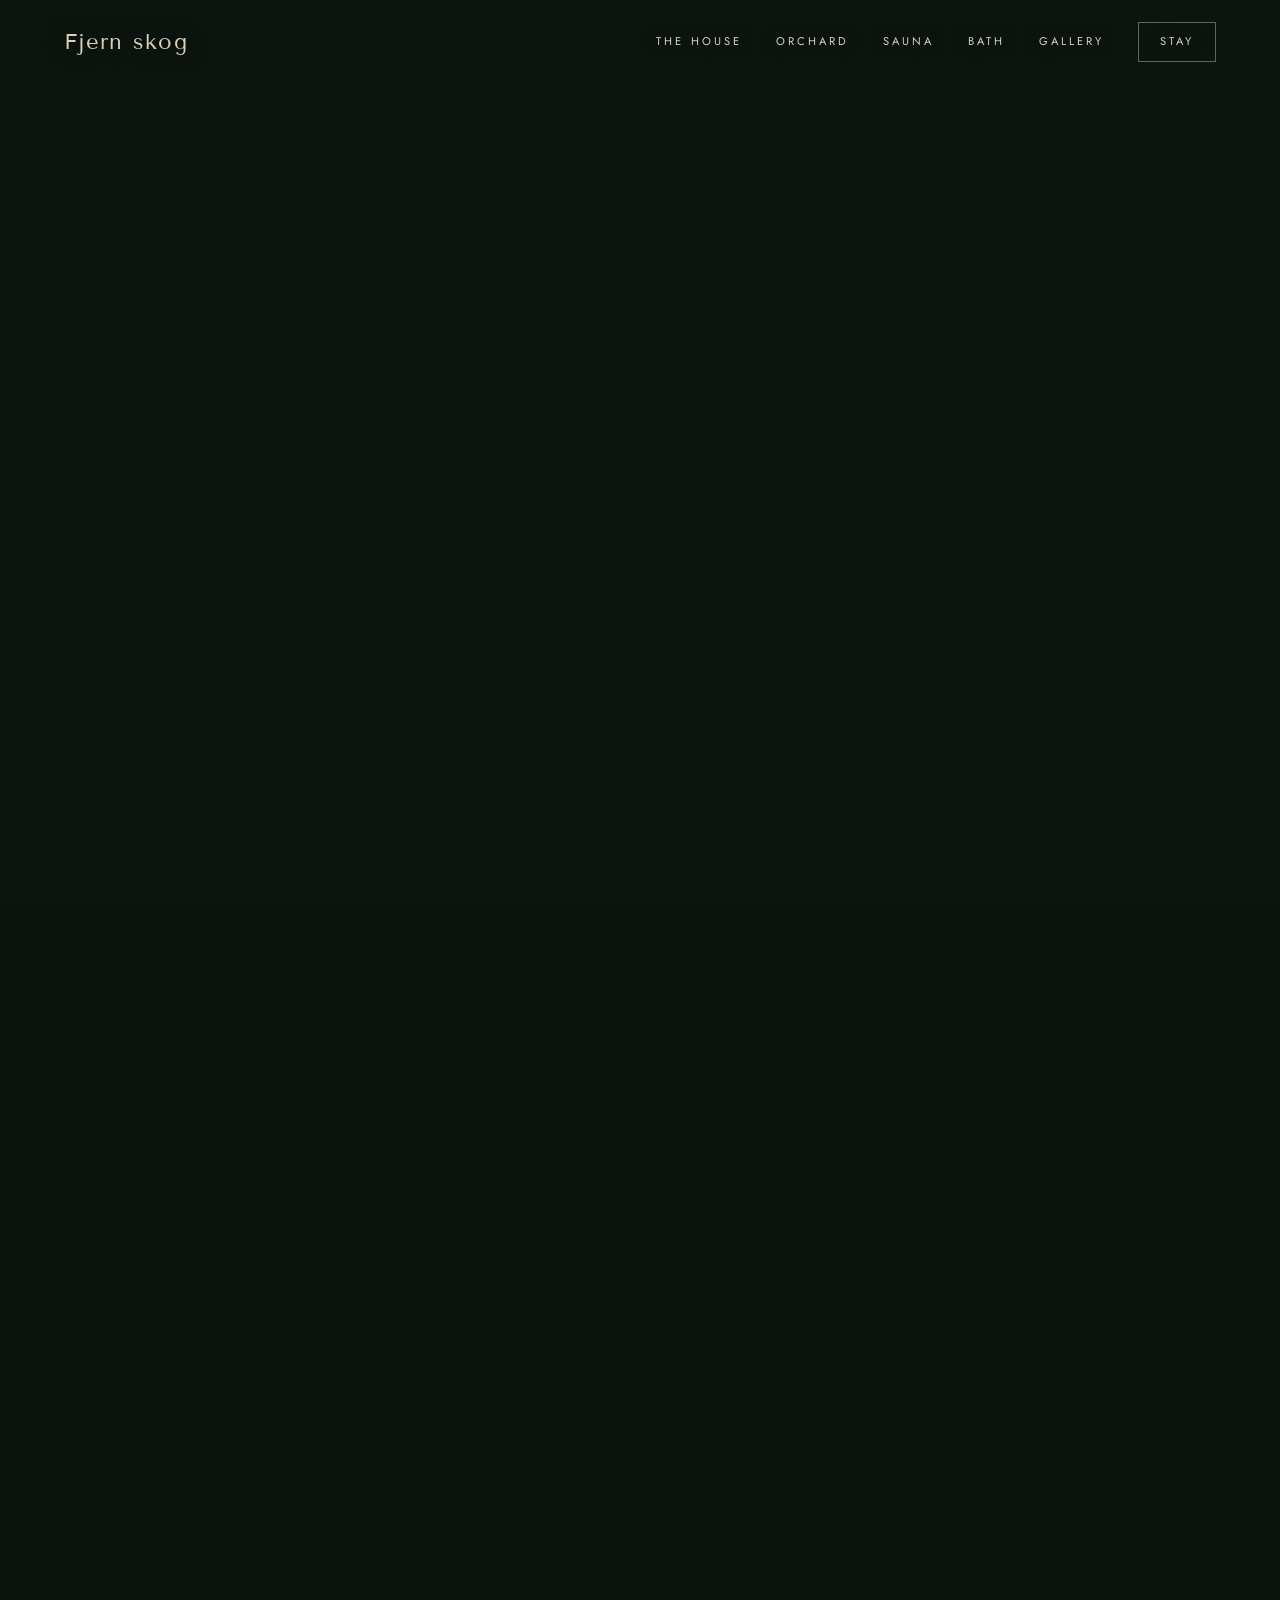
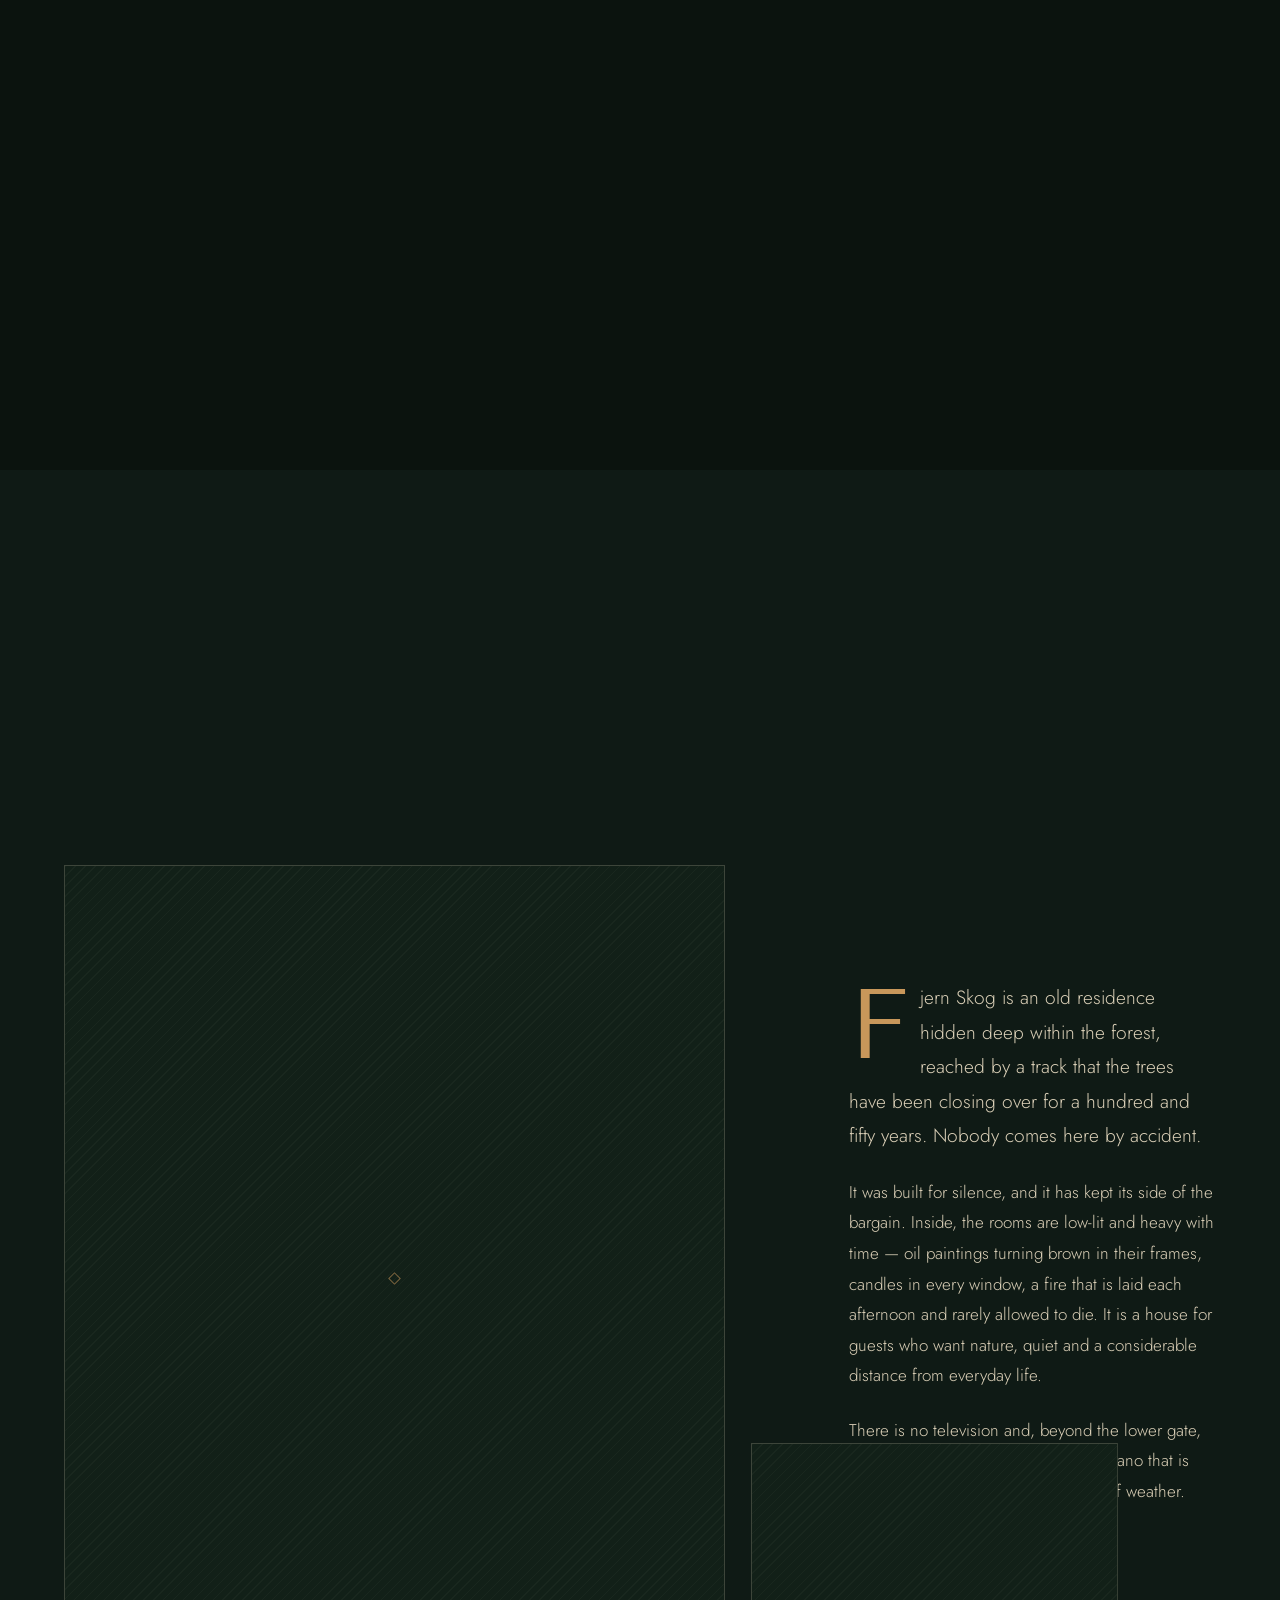
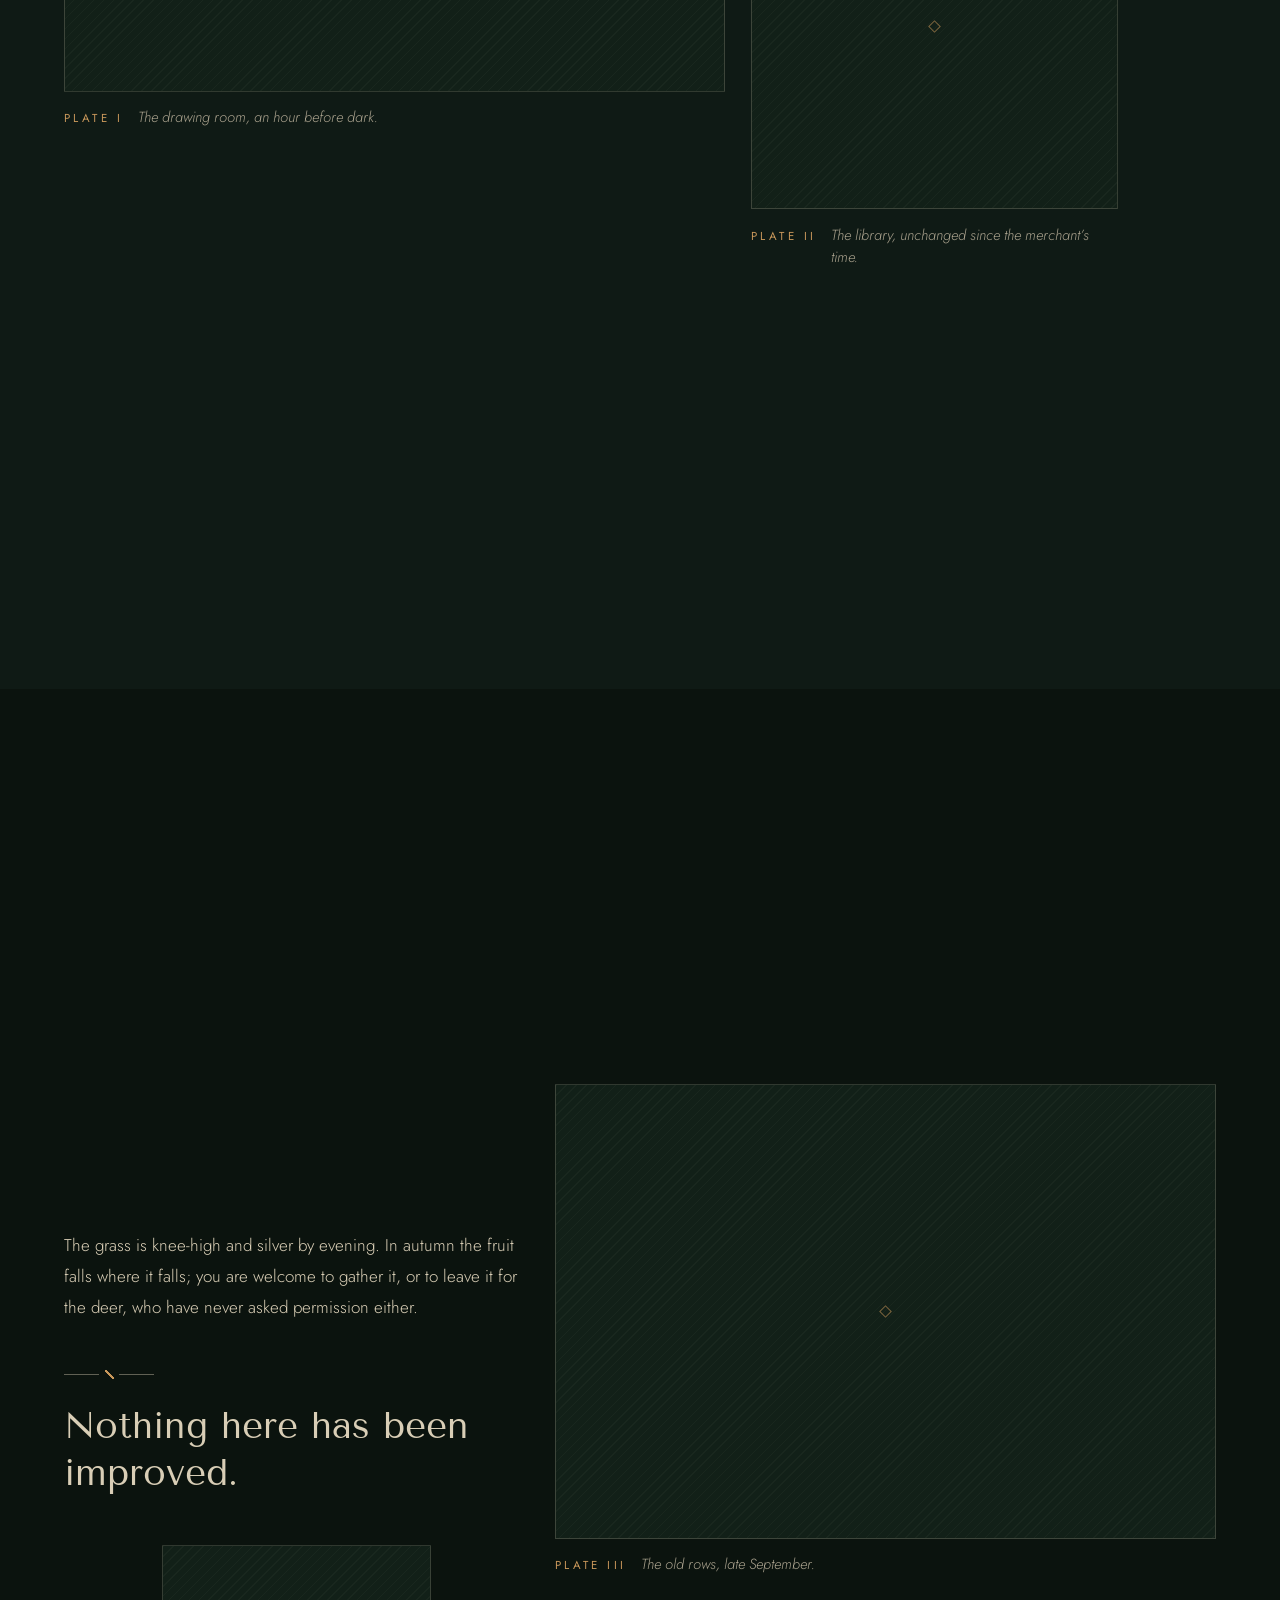
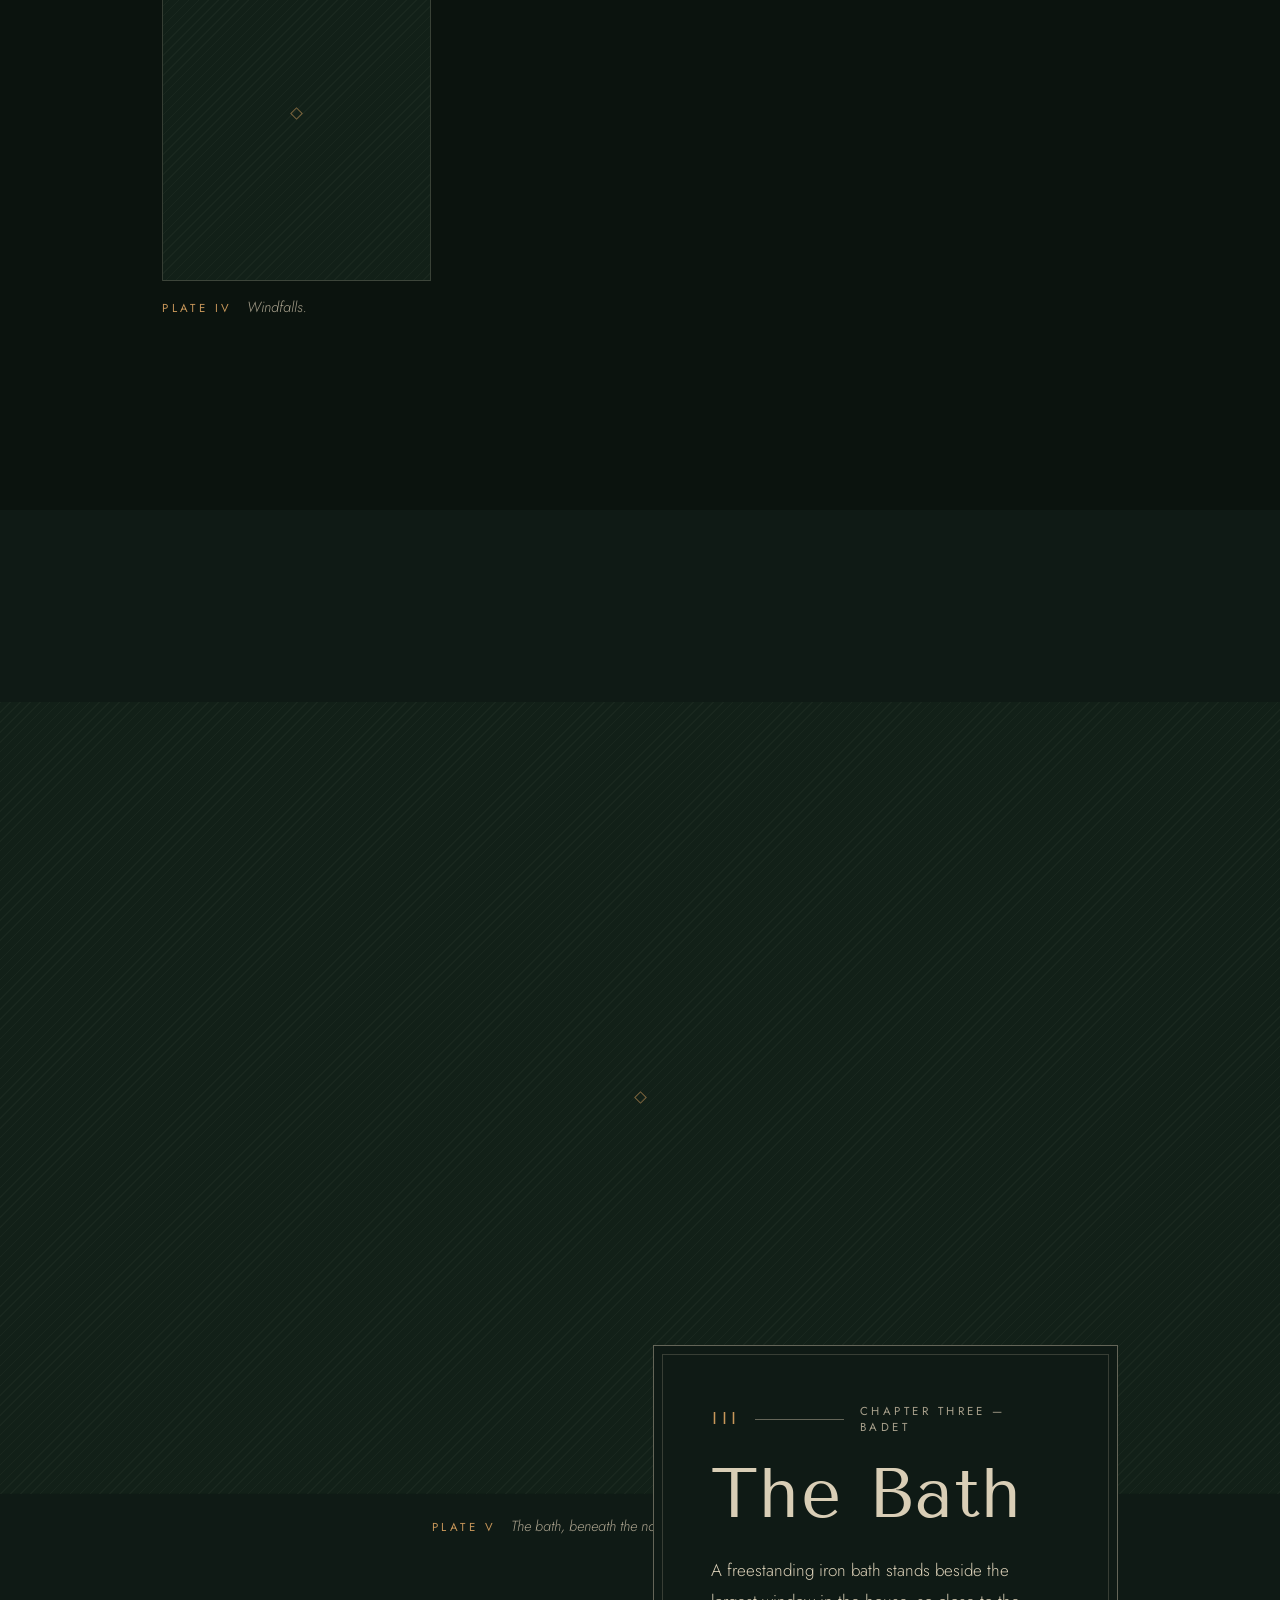
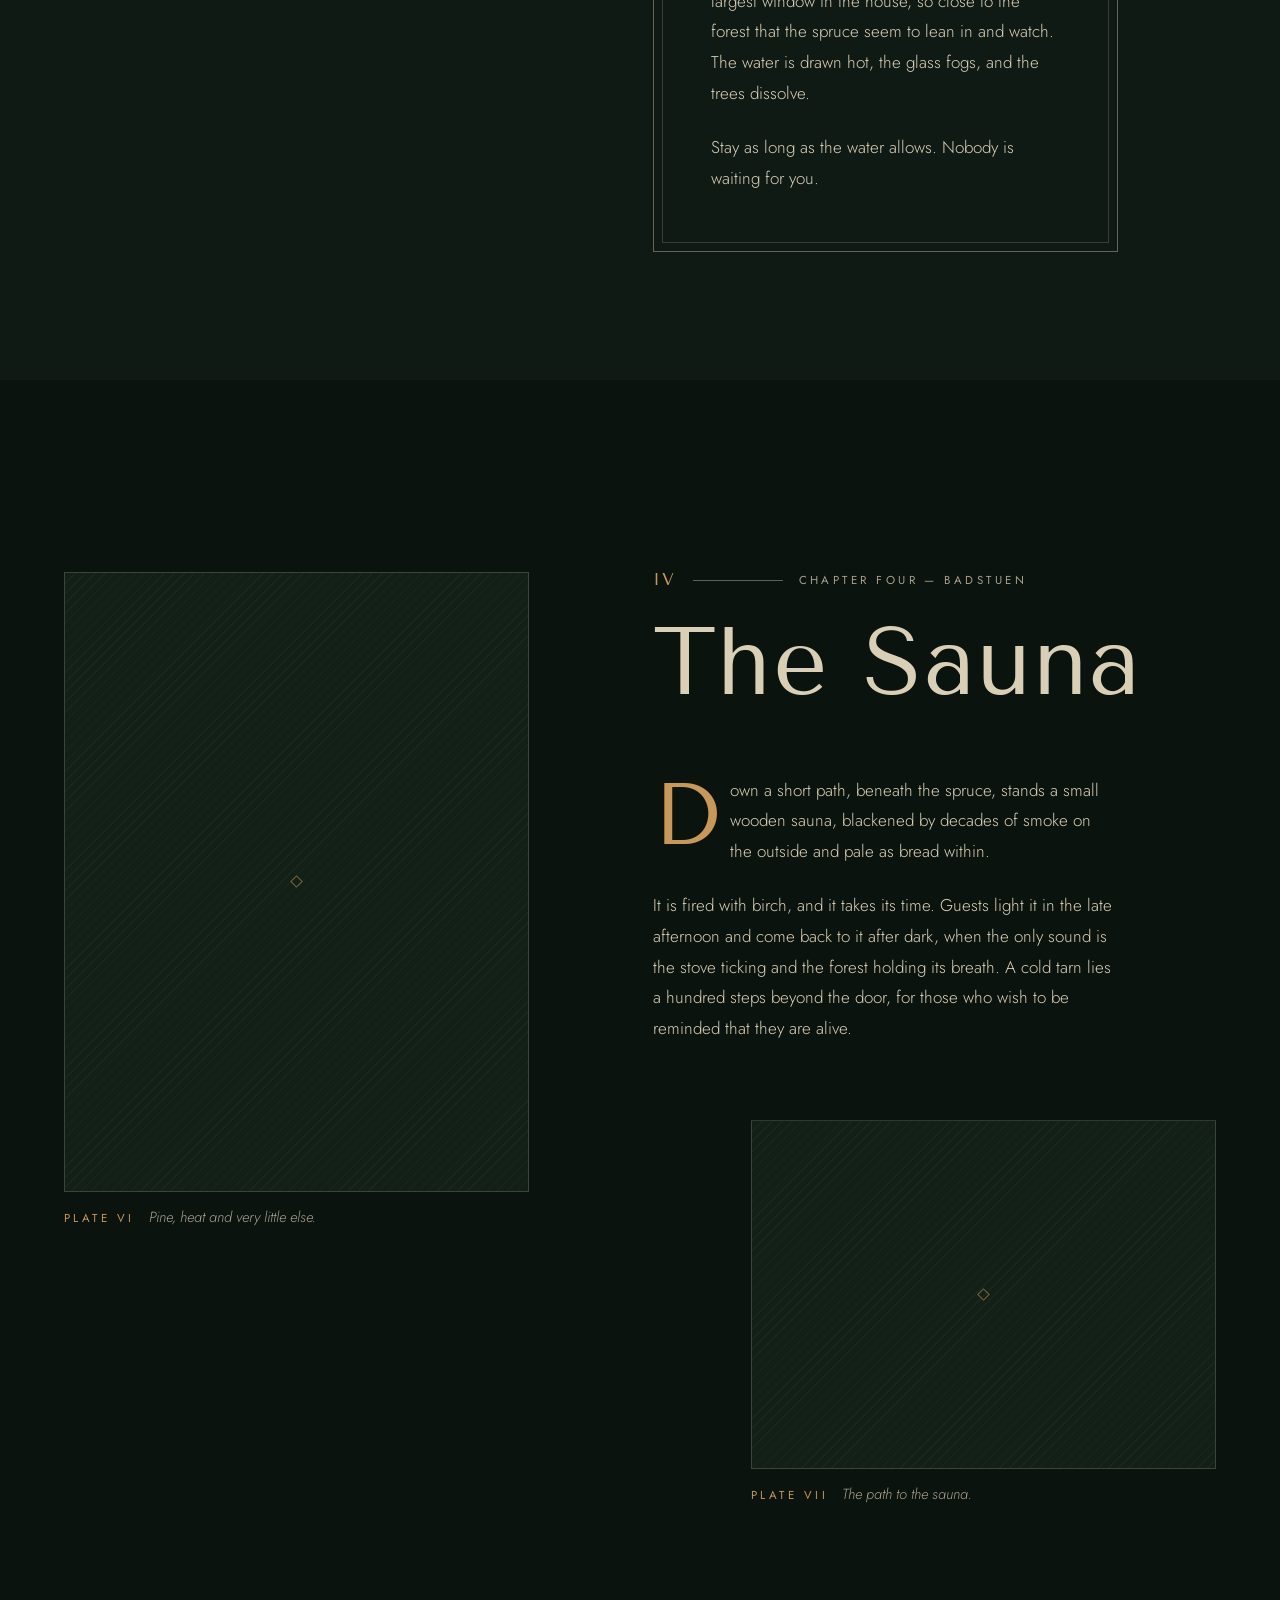
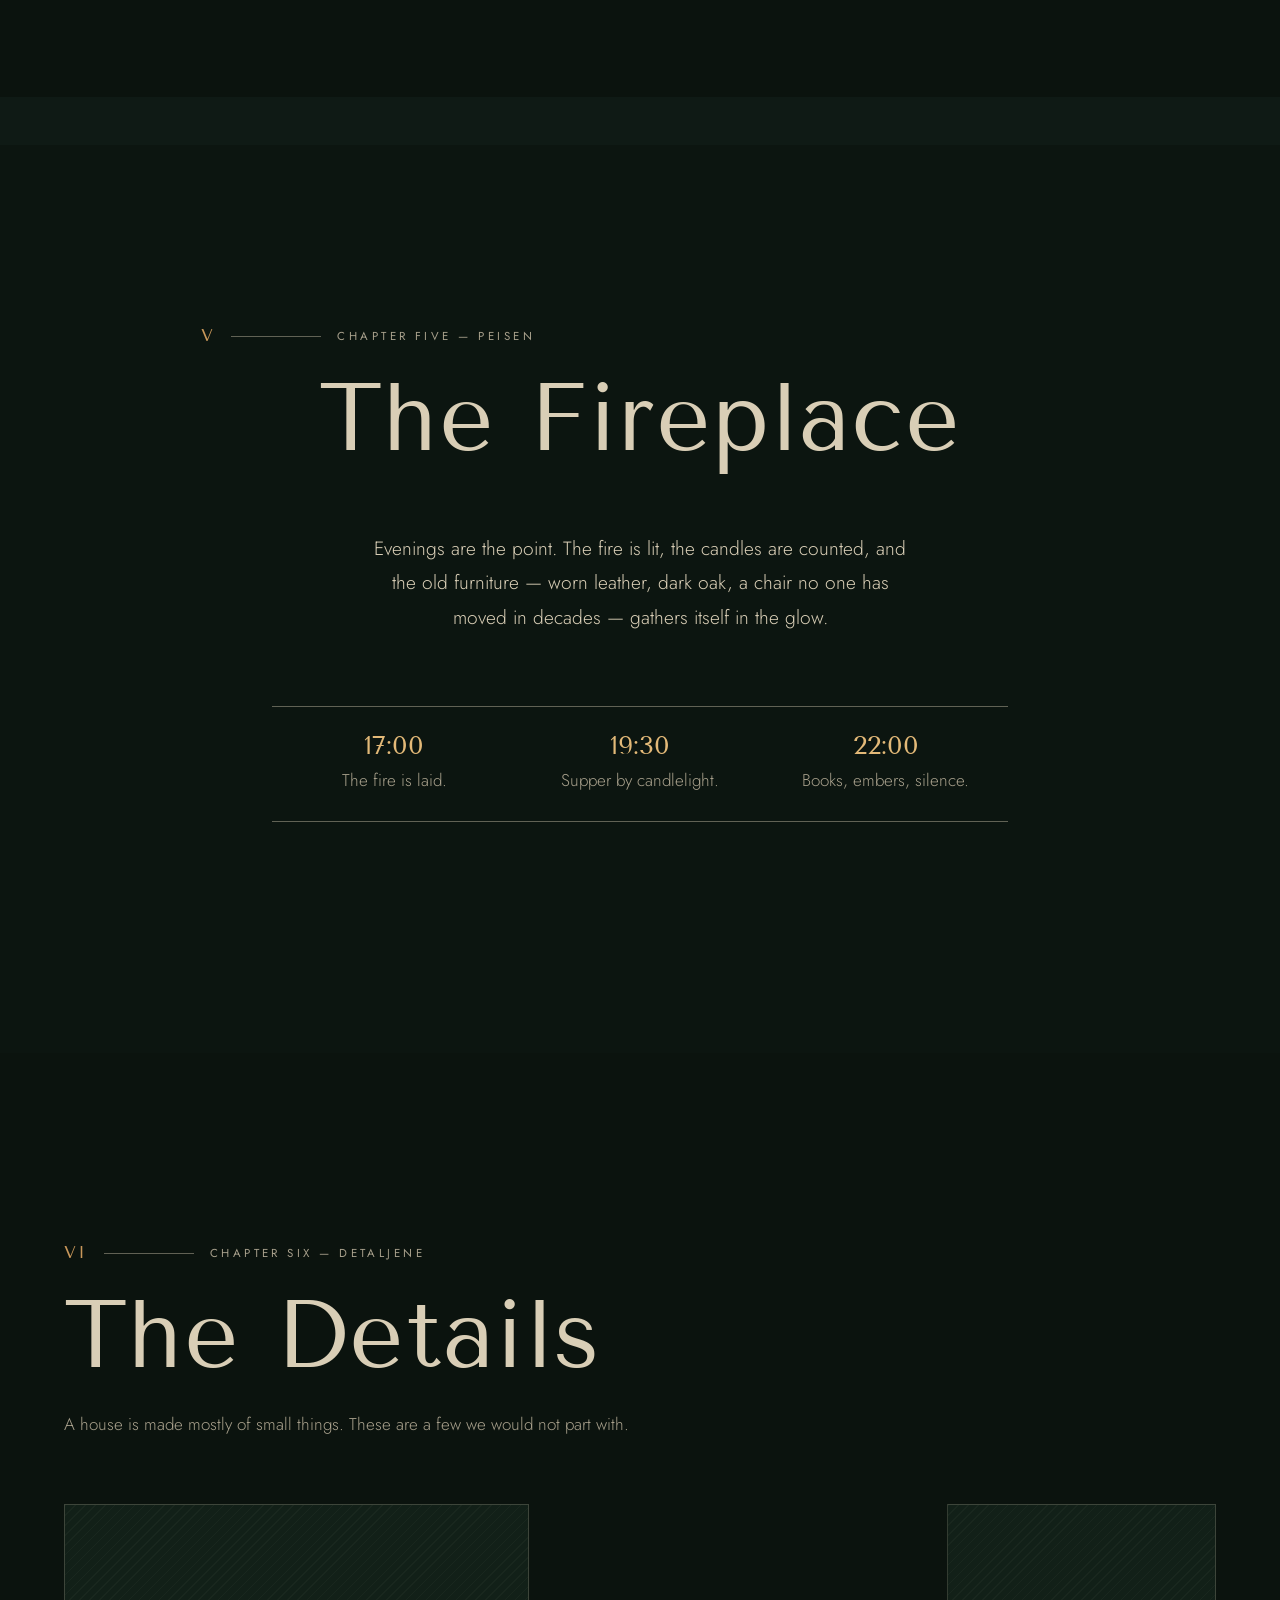
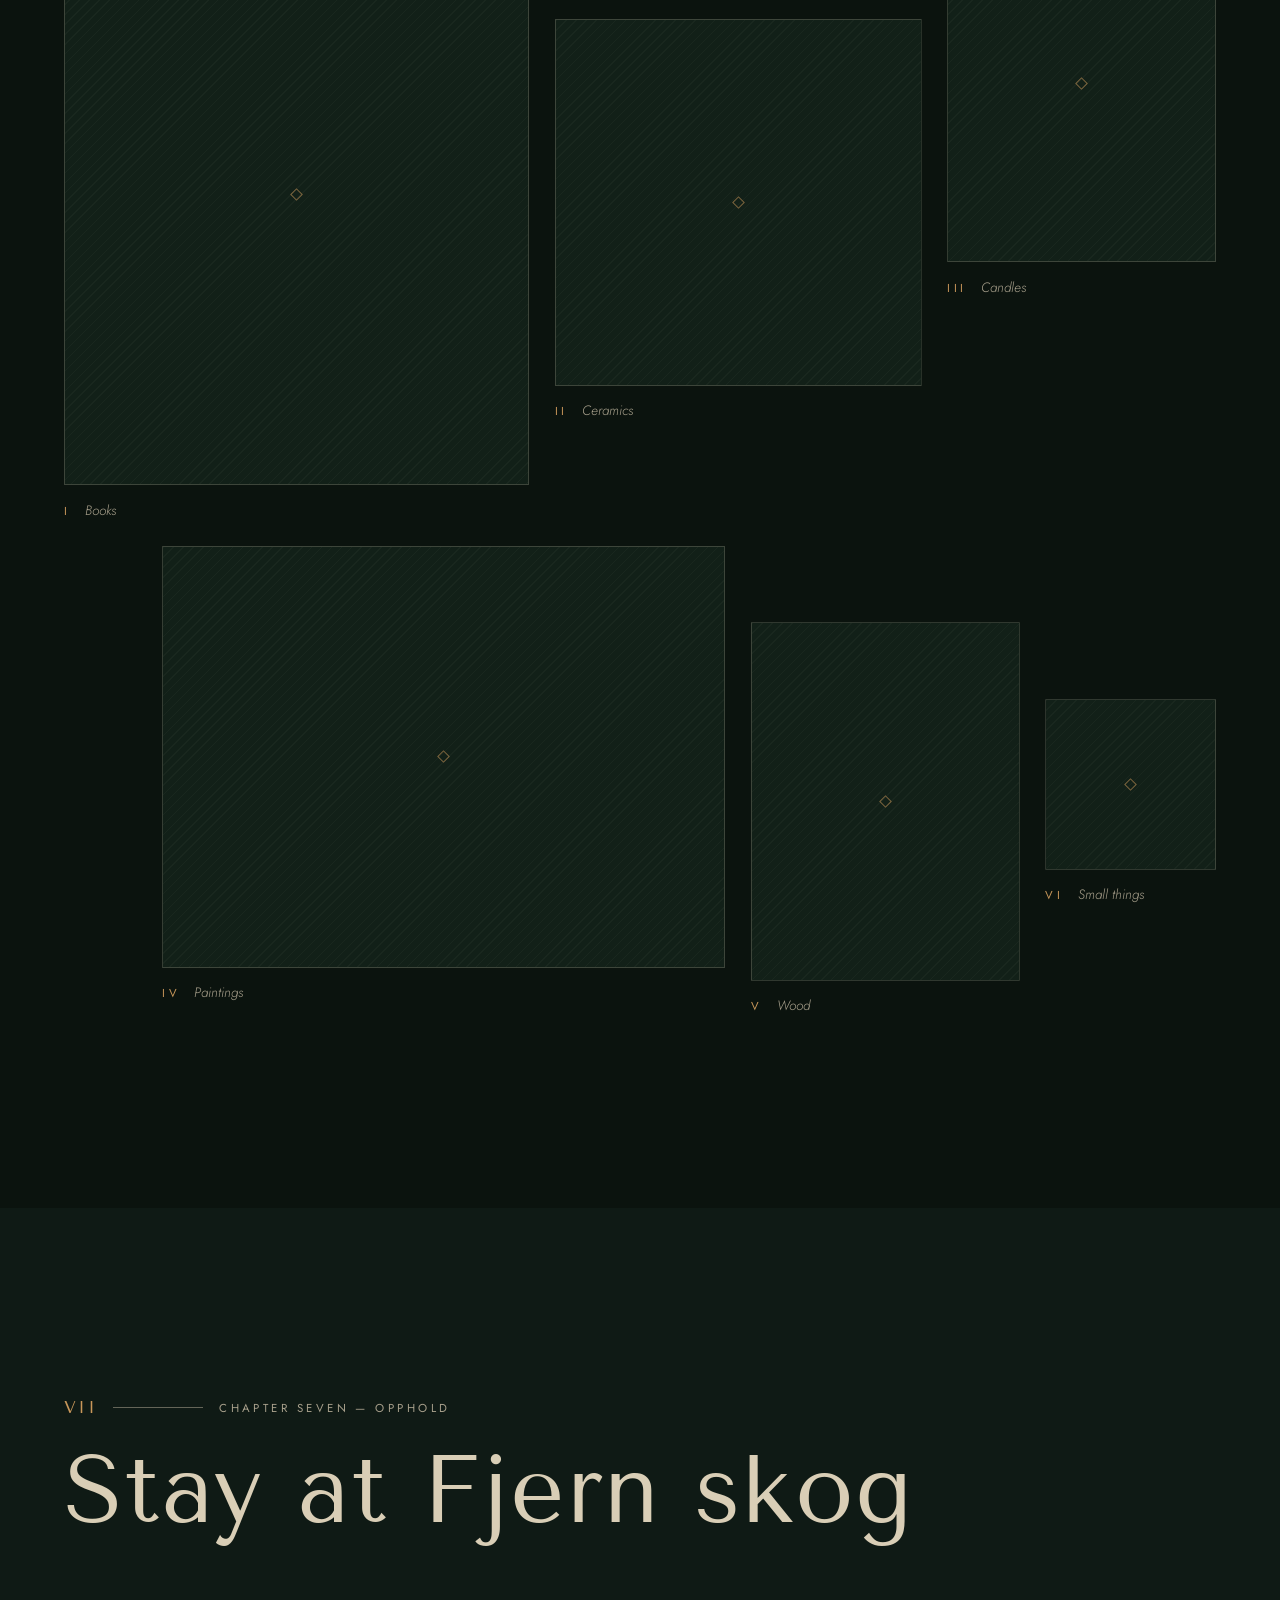
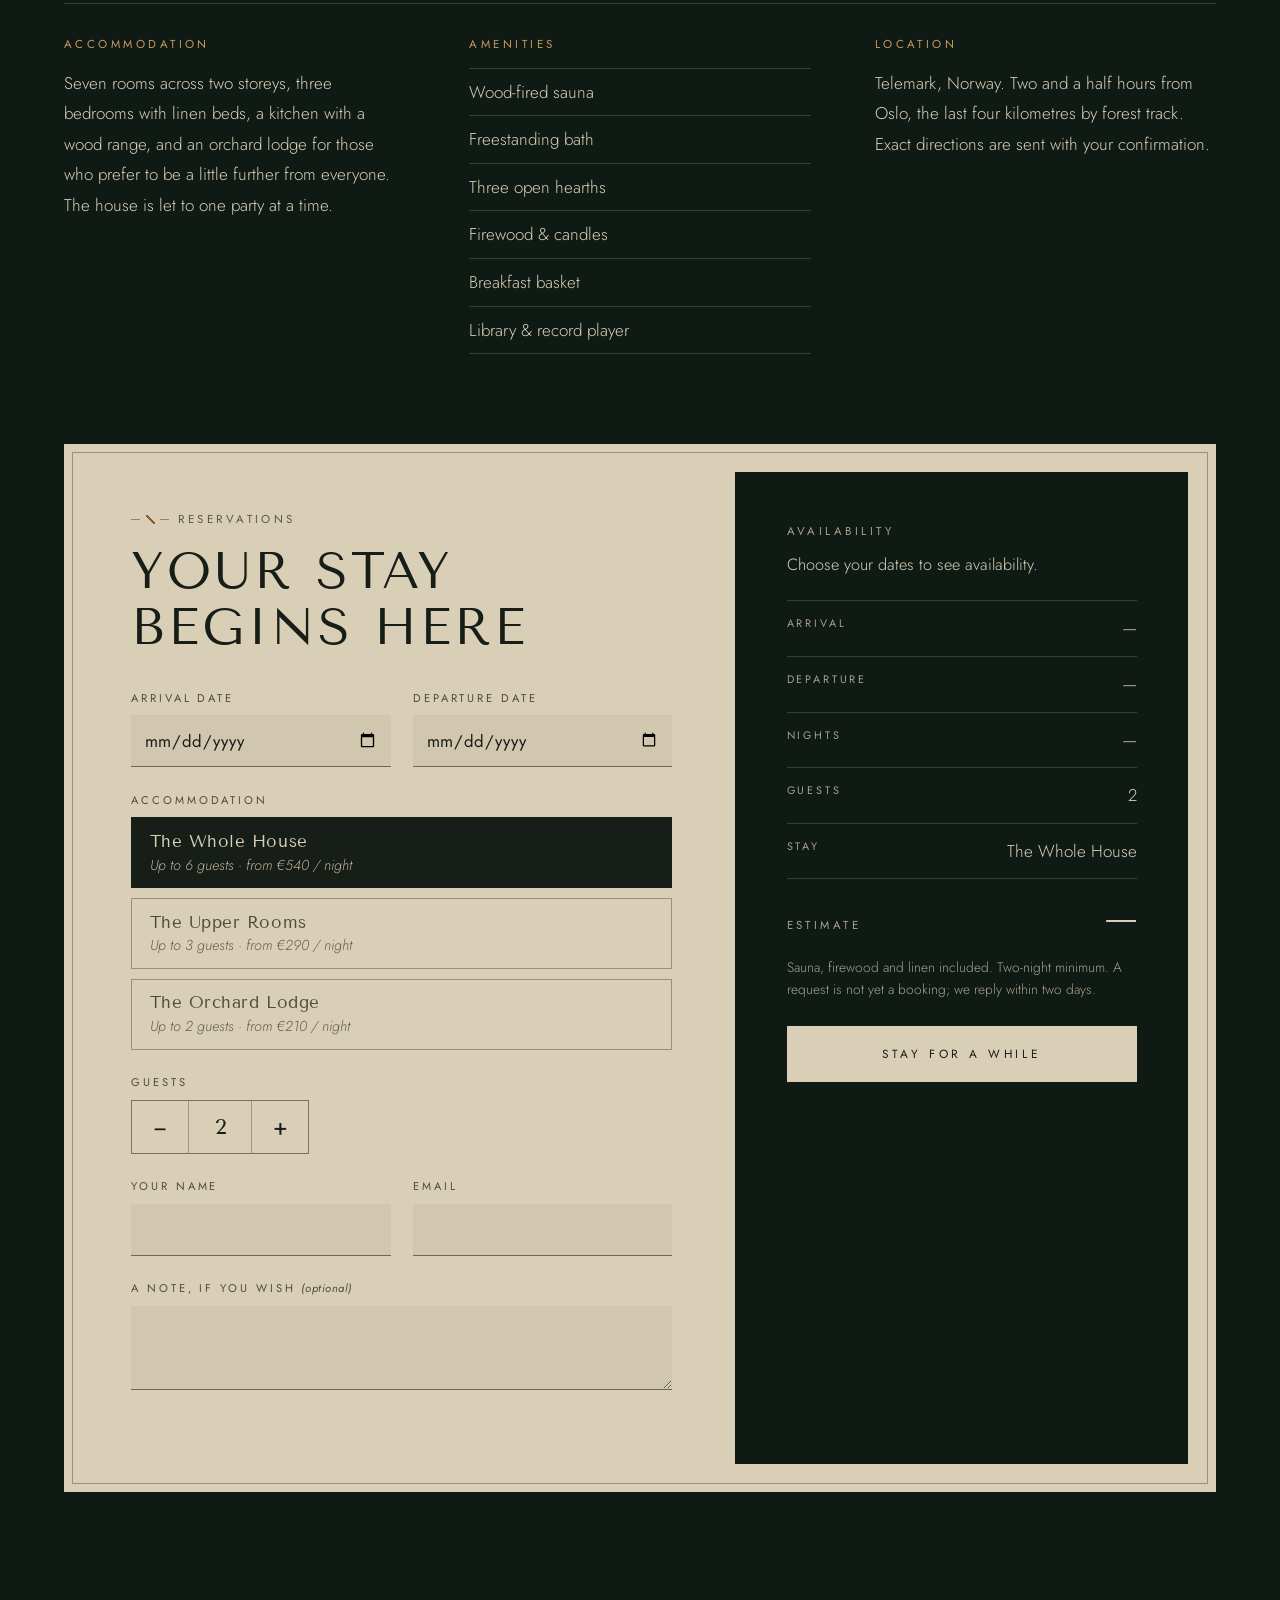
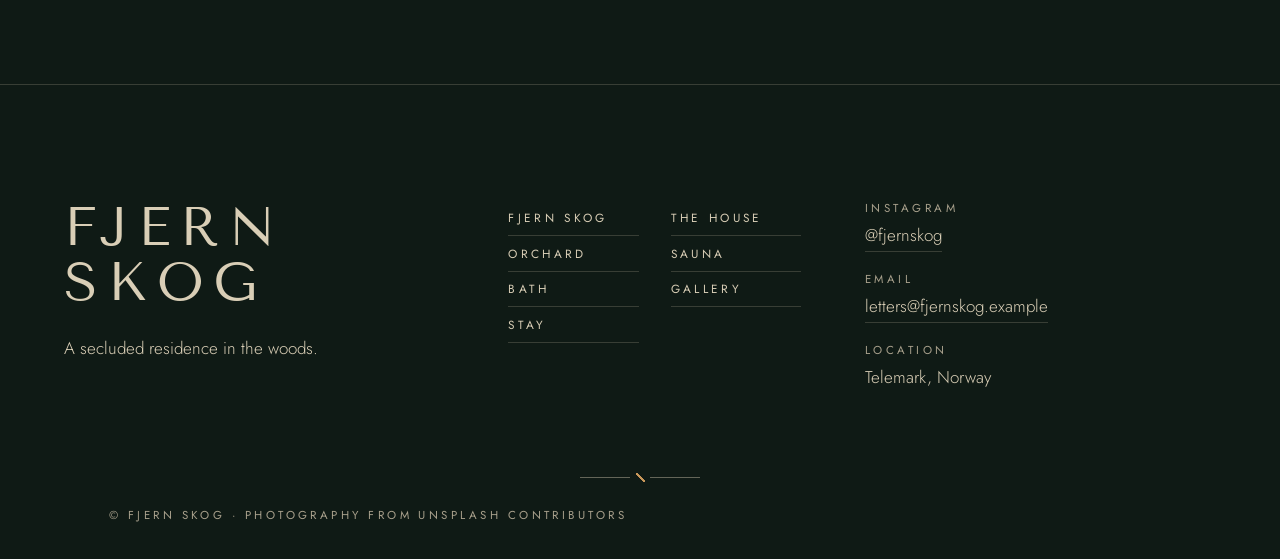
==== fjern-skog/index.html @ e58e9a3a "Add Fjern skog website Editorial single-page site with a layered parallax forest hero, seven chapter" ====
<!doctype html>
<html lang="en">
<head>
<meta charset="utf-8">
<meta name="viewport" content="width=device-width, initial-scale=1, viewport-fit=cover">
<title>Fjern skog — A hidden retreat in the heart of the forest</title>
<meta name="description" content="Fjern skog is a secluded historic residence hidden deep in an ancient woodland — silence, nature and distance from everyday life.">
<meta name="theme-color" content="#0f1a15">
<link rel="preconnect" href="https://fonts.googleapis.com">
<link rel="preconnect" href="https://fonts.gstatic.com" crossorigin>
<link href="https://fonts.googleapis.com/css2?family=Jost:ital,wght@0,300;0,400;0,500;1,300;1,400&family=Tenor+Sans&display=swap" rel="stylesheet">
<link rel="stylesheet" href="styles.css">
<script>document.documentElement.classList.add('js')</script>
</head>
<body>

<div class="curtain" aria-hidden="true"></div>

<!-- Navigation -->
<header class="nav" id="nav">
  <div class="nav__bar">
    <a class="nav__brand" href="#top">Fjern skog</a>
    <nav class="nav__links" aria-label="Main">
      <a href="#house">The House</a>
      <a href="#orchard">Orchard</a>
      <a href="#sauna">Sauna</a>
      <a href="#bath">Bath</a>
      <a href="#gallery">Gallery</a>
      <a href="#stay" class="nav__stay">Stay</a>
    </nav>
    <button class="burger" id="burger" aria-expanded="false" aria-controls="menu" aria-label="Open menu">
      <span></span><span></span>
    </button>
  </div>
</header>

<div class="menu" id="menu" aria-hidden="true">
  <nav class="menu__inner" aria-label="Menu">
    <a href="#top">Fjern skog</a>
    <a href="#house">The House</a>
    <a href="#orchard">Orchard</a>
    <a href="#sauna">Sauna</a>
    <a href="#bath">Bath</a>
    <a href="#gallery">Gallery</a>
    <a href="#stay">Stay</a>
  </nav>
  <p class="menu__foot label">A secluded residence in the woods</p>
</div>

<main>

<!-- Hero -->
<section class="hero" id="top" aria-label="Fjern skog">
  <div class="hero__stage" id="stage">
    <div class="scene" id="scene" aria-hidden="true"></div>
    <div class="hero__shade" aria-hidden="true"></div>
    <div class="hero__content" id="heroText">
      <div class="hero__top">
        <p class="label hero__kicker">Est. 1874 &nbsp;·&nbsp; Telemark</p>
        <h1 class="hero__title">Fjern skog</h1>
        <p class="hero__sub">A hidden retreat in the heart of the forest.</p>
      </div>
      <div class="hero__cta">
        <a class="btn btn--solid" href="#house">Discover the house</a>
        <a class="btn" href="#stay">Stay for a while</a>
      </div>
    </div>
    <a class="hero__cue" href="#house" aria-label="Scroll to the first chapter"><span class="label">Scroll</span></a>
    <div class="hero__curtain" id="heroCurtain" aria-hidden="true"></div>
  </div>
</section>

<!-- I · The House -->
<section class="chapter chapter--house" id="house" aria-labelledby="h-house">
  <div class="wrap grid">
    <header class="chapter__head reveal">
      <p class="label"><span class="num">I</span><span class="rule"></span>Chapter one — Huset</p>
      <h2 id="h-house">The House</h2>
    </header>

    <figure class="plate plate--house-a" data-photo="house">
      <div class="plate__frame"><div class="plate__par"><img alt="An old drawing room with an armchair, paintings and warm lamplight" width="1200" height="1500"></div><span class="plate__mark" aria-hidden="true"></span></div>
      <figcaption><span class="label">Plate I</span> The drawing room, an hour before dark.</figcaption>
    </figure>

    <div class="house__text">
      <p class="lede dropcap reveal">Fjern Skog is an old residence hidden deep within the forest, reached by a track that the trees have been closing over for a hundred and fifty years. Nobody comes here by accident.</p>
      <p class="reveal">It was built for silence, and it has kept its side of the bargain. Inside, the rooms are low-lit and heavy with time — oil paintings turning brown in their frames, candles in every window, a fire that is laid each afternoon and rarely allowed to die. It is a house for guests who want nature, quiet and a considerable distance from everyday life.</p>
      <p class="reveal">There is no television and, beyond the lower gate, very little signal. There are books, a piano that is slightly out of tune, and a great deal of weather.</p>
    </div>

    <figure class="plate plate--house-b" data-photo="houseB">
      <div class="plate__frame"><div class="plate__par"><img alt="Shelves of old books in a quiet library" width="900" height="900"></div><span class="plate__mark" aria-hidden="true"></span></div>
      <figcaption><span class="label">Plate II</span> The library, unchanged since the merchant’s time.</figcaption>
    </figure>

    <ul class="facts reveal" aria-label="The house at a glance">
      <li><strong>1874</strong><span class="label">Built</span></li>
      <li><strong>Seven</strong><span class="label">Rooms</span></li>
      <li><strong>Three</strong><span class="label">Hearths</span></li>
      <li><strong>Six</strong><span class="label">Guests, at most</span></li>
    </ul>
  </div>
</section>

<!-- II · The Orchard -->
<section class="chapter chapter--orchard" id="orchard" aria-labelledby="h-orchard">
  <div class="wrap grid">
    <header class="chapter__head reveal">
      <p class="label"><span class="num">II</span><span class="rule"></span>Chapter two — Frukthagen</p>
      <h2 id="h-orchard">The Orchard</h2>
    </header>

    <div class="orchard__text">
      <p class="dropcap reveal">Behind the house, an orchard has been left to do as it pleases. Apple, pear and plum trees, planted in rows that nobody now follows, lean into one another under a weight of moss.</p>
      <p class="reveal">The grass is knee-high and silver by evening. In autumn the fruit falls where it falls; you are welcome to gather it, or to leave it for the deer, who have never asked permission either.</p>
      <blockquote class="pull reveal">
        <span class="orn" aria-hidden="true"></span>
        <p>Nothing here has been improved.</p>
      </blockquote>
    </div>

    <figure class="plate plate--orchard-a" data-photo="orchard">
      <div class="plate__frame"><div class="plate__par"><img alt="An overgrown orchard with old trees and long grass in soft light" width="1600" height="1000"></div><span class="plate__mark" aria-hidden="true"></span></div>
      <figcaption><span class="label">Plate III</span> The old rows, late September.</figcaption>
    </figure>

    <figure class="plate plate--orchard-b" data-photo="orchardB">
      <div class="plate__frame"><div class="plate__par"><img alt="Fallen apples in the grass" width="900" height="1100"></div><span class="plate__mark" aria-hidden="true"></span></div>
      <figcaption><span class="label">Plate IV</span> Windfalls.</figcaption>
    </figure>
  </div>
</section>

<!-- III · The Bath -->
<section class="chapter chapter--bath" id="bath" aria-labelledby="h-bath">
  <figure class="plate plate--bath" data-photo="bath">
    <div class="plate__frame"><div class="plate__par"><img alt="A freestanding vintage bathtub beside a large window" width="2000" height="1300"></div><span class="plate__mark" aria-hidden="true"></span></div>
    <figcaption class="wrap"><span class="label">Plate V</span> The bath, beneath the north window.</figcaption>
  </figure>
  <div class="wrap grid">
    <div class="bath__card reveal">
      <p class="label"><span class="num">III</span><span class="rule"></span>Chapter three — Badet</p>
      <h2 id="h-bath">The Bath</h2>
      <p>A freestanding iron bath stands beside the largest window in the house, so close to the forest that the spruce seem to lean in and watch. The water is drawn hot, the glass fogs, and the trees dissolve.</p>
      <p>Stay as long as the water allows. Nobody is waiting for you.</p>
    </div>
  </div>
</section>

<!-- IV · The Sauna -->
<section class="chapter chapter--sauna" id="sauna" aria-labelledby="h-sauna">
  <div class="wrap grid">
    <header class="chapter__head reveal">
      <p class="label"><span class="num">IV</span><span class="rule"></span>Chapter four — Badstuen</p>
      <h2 id="h-sauna">The Sauna</h2>
    </header>

    <figure class="plate plate--sauna-a" data-photo="sauna">
      <div class="plate__frame"><div class="plate__par"><img alt="The pale wooden interior of a small sauna" width="1000" height="1300"></div><span class="plate__mark" aria-hidden="true"></span></div>
      <figcaption><span class="label">Plate VI</span> Pine, heat and very little else.</figcaption>
    </figure>

    <div class="sauna__text">
      <p class="dropcap reveal">Down a short path, beneath the spruce, stands a small wooden sauna, blackened by decades of smoke on the outside and pale as bread within.</p>
      <p class="reveal">It is fired with birch, and it takes its time. Guests light it in the late afternoon and come back to it after dark, when the only sound is the stove ticking and the forest holding its breath. A cold tarn lies a hundred steps beyond the door, for those who wish to be reminded that they are alive.</p>
    </div>

    <figure class="plate plate--sauna-b" data-photo="saunaB">
      <div class="plate__frame"><div class="plate__par"><img alt="Tall trees in a misty forest" width="1400" height="1000"></div><span class="plate__mark" aria-hidden="true"></span></div>
      <figcaption><span class="label">Plate VII</span> The path to the sauna.</figcaption>
    </figure>
  </div>
</section>

<!-- V · The Fireplace -->
<section class="chapter chapter--fire" id="fireplace" aria-labelledby="h-fire">
  <div class="fire__bg" data-photo="fire" aria-hidden="true"><div class="plate__par"><img alt="" width="2000" height="1300"></div></div>
  <div class="wrap fire__inner">
    <header class="chapter__head chapter__head--center reveal">
      <p class="label"><span class="num">V</span><span class="rule"></span>Chapter five — Peisen</p>
      <h2 id="h-fire">The Fireplace</h2>
    </header>
    <p class="fire__lede reveal">Evenings are the point. The fire is lit, the candles are counted, and the old furniture — worn leather, dark oak, a chair no one has moved in decades — gathers itself in the glow.</p>
    <ol class="order reveal" aria-label="An evening at Fjern skog">
      <li><time>17:00</time><span>The fire is laid.</span></li>
      <li><time>19:30</time><span>Supper by candlelight.</span></li>
      <li><time>22:00</time><span>Books, embers, silence.</span></li>
    </ol>
  </div>
</section>

<!-- VI · The Details -->
<section class="chapter chapter--gallery" id="gallery" aria-labelledby="h-gallery">
  <div class="wrap">
    <header class="chapter__head reveal">
      <p class="label"><span class="num">VI</span><span class="rule"></span>Chapter six — Detaljene</p>
      <h2 id="h-gallery">The Details</h2>
      <p class="gallery__intro">A house is made mostly of small things. These are a few we would not part with.</p>
    </header>

    <div class="gallery">
      <figure class="plate g1" data-photo="books"><div class="plate__frame"><div class="plate__par"><img alt="Old books stacked on a shelf" width="900" height="1100"></div><span class="plate__mark" aria-hidden="true"></span></div><figcaption><span class="label">i</span> Books</figcaption></figure>
      <figure class="plate g2" data-photo="ceramics"><div class="plate__frame"><div class="plate__par"><img alt="Handmade ceramic vessels" width="1000" height="1000"></div><span class="plate__mark" aria-hidden="true"></span></div><figcaption><span class="label">ii</span> Ceramics</figcaption></figure>
      <figure class="plate g3" data-photo="candles"><div class="plate__frame"><div class="plate__par"><img alt="Candles burning in the dark" width="800" height="1100"></div><span class="plate__mark" aria-hidden="true"></span></div><figcaption><span class="label">iii</span> Candles</figcaption></figure>
      <figure class="plate g4" data-photo="paintings"><div class="plate__frame"><div class="plate__par"><img alt="An old oil painting in a dark frame" width="1200" height="900"></div><span class="plate__mark" aria-hidden="true"></span></div><figcaption><span class="label">iv</span> Paintings</figcaption></figure>
      <figure class="plate g5" data-photo="wood"><div class="plate__frame"><div class="plate__par"><img alt="Weathered dark wood grain" width="800" height="1100"></div><span class="plate__mark" aria-hidden="true"></span></div><figcaption><span class="label">v</span> Wood</figcaption></figure>
      <figure class="plate g6" data-photo="objects"><div class="plate__frame"><div class="plate__par"><img alt="Small vintage objects on a table" width="900" height="900"></div><span class="plate__mark" aria-hidden="true"></span></div><figcaption><span class="label">vi</span> Small things</figcaption></figure>
    </div>
  </div>
</section>

<!-- VII · Stay -->
<section class="chapter chapter--stay" id="stay" aria-labelledby="h-stay">
  <div class="wrap">
    <header class="chapter__head reveal">
      <p class="label"><span class="num">VII</span><span class="rule"></span>Chapter seven — Opphold</p>
      <h2 id="h-stay">Stay at Fjern skog</h2>
    </header>

    <div class="stay__info">
      <div class="reveal">
        <h3 class="label">Accommodation</h3>
        <p>Seven rooms across two storeys, three bedrooms with linen beds, a kitchen with a wood range, and an orchard lodge for those who prefer to be a little further from everyone. The house is let to one party at a time.</p>
      </div>
      <div class="reveal" style="--d:.15s">
        <h3 class="label">Amenities</h3>
        <ul class="amen">
          <li>Wood-fired sauna</li>
          <li>Freestanding bath</li>
          <li>Three open hearths</li>
          <li>Firewood &amp; candles</li>
          <li>Breakfast basket</li>
          <li>Library &amp; record player</li>
        </ul>
      </div>
      <div class="reveal" style="--d:.3s">
        <h3 class="label">Location</h3>
        <p>Telemark, Norway. Two and a half hours from Oslo, the last four kilometres by forest track. Exact directions are sent with your confirmation.</p>
      </div>
    </div>

    <form class="book reveal" id="book" novalidate aria-labelledby="h-book">
      <div class="book__form">
        <p class="label book__eyebrow"><span class="orn orn--inline" aria-hidden="true"></span> Reservations</p>
        <h3 class="book__title" id="h-book">Your stay begins here</h3>

        <div class="row">
          <div class="field">
            <label for="arrival">Arrival date</label>
            <input type="date" id="arrival" name="arrival" required>
          </div>
          <div class="field">
            <label for="departure">Departure date</label>
            <input type="date" id="departure" name="departure" required>
          </div>
        </div>

        <fieldset class="field rooms">
          <legend>Accommodation</legend>
          <label class="room"><input type="radio" name="room" value="house" checked><span><b>The Whole House</b><em>Up to 6 guests · from €540 / night</em></span></label>
          <label class="room"><input type="radio" name="room" value="upper"><span><b>The Upper Rooms</b><em>Up to 3 guests · from €290 / night</em></span></label>
          <label class="room"><input type="radio" name="room" value="lodge"><span><b>The Orchard Lodge</b><em>Up to 2 guests · from €210 / night</em></span></label>
        </fieldset>

        <div class="field">
          <span class="lab" id="guests-l">Guests</span>
          <div class="stepper" role="group" aria-labelledby="guests-l">
            <button type="button" id="gMinus" aria-label="Fewer guests">−</button>
            <output id="guests" aria-live="polite">2</output>
            <button type="button" id="gPlus" aria-label="More guests">+</button>
          </div>
        </div>

        <div class="row">
          <div class="field">
            <label for="name">Your name</label>
            <input type="text" id="name" name="name" autocomplete="name" required>
          </div>
          <div class="field">
            <label for="email">Email</label>
            <input type="email" id="email" name="email" autocomplete="email" required>
          </div>
        </div>
        <div class="field">
          <label for="note">A note, if you wish <span class="opt">(optional)</span></label>
          <textarea id="note" name="note" rows="2"></textarea>
        </div>
      </div>

      <aside class="book__summary" aria-label="Summary">
        <p class="label">Availability</p>
        <p class="avail" id="avail" data-state="idle" role="status" aria-live="polite"><span>Choose your dates to see availability.</span></p>
        <button type="button" class="linkbtn" id="useNext" hidden>Use these dates</button>

        <dl class="sum">
          <div><dt>Arrival</dt><dd id="sArr">—</dd></div>
          <div><dt>Departure</dt><dd id="sDep">—</dd></div>
          <div><dt>Nights</dt><dd id="sNights">—</dd></div>
          <div><dt>Guests</dt><dd id="sGuests">2</dd></div>
          <div><dt>Stay</dt><dd id="sRoom">The Whole House</dd></div>
        </dl>
        <p class="total"><span class="label">Estimate</span><strong id="sTotal">—</strong></p>
        <p class="fine">Sauna, firewood and linen included. Two-night minimum. A request is not yet a booking; we reply within two days.</p>
        <button type="submit" class="btn btn--solid btn--block">Stay for a while</button>
      </aside>

      <div class="letter" id="letter" hidden tabindex="-1">
        <span class="orn" aria-hidden="true"></span>
        <h3>Your letter is ready.</h3>
        <p id="letterText"></p>
        <a class="btn btn--solid" id="mailLink" href="#">Send request by email</a>
        <button type="button" class="linkbtn" id="editReq">Change something</button>
      </div>
    </form>
  </div>
</section>

</main>

<footer class="footer">
  <div class="wrap footer__grid">
    <div class="footer__brand">
      <p class="footer__name">FJERN SKOG</p>
      <p>A secluded residence in the woods.</p>
    </div>
    <nav class="footer__nav" aria-label="Footer">
      <a href="#top">Fjern skog</a>
      <a href="#house">The House</a>
      <a href="#orchard">Orchard</a>
      <a href="#sauna">Sauna</a>
      <a href="#bath">Bath</a>
      <a href="#gallery">Gallery</a>
      <a href="#stay">Stay</a>
    </nav>
    <ul class="footer__contact">
      <li><span class="label">Instagram</span><a href="https://instagram.com/fjernskog" rel="noopener">@fjernskog</a></li>
      <li><span class="label">Email</span><a href="mailto:letters@fjernskog.example">letters@fjernskog.example</a></li>
      <li><span class="label">Location</span><span>Telemark, Norway</span></li>
    </ul>
  </div>
  <div class="wrap footer__base">
    <span class="orn" aria-hidden="true"></span>
    <p class="label">© Fjern skog · Photography from Unsplash contributors</p>
  </div>
</footer>

<script src="main.js"></script>
</body>
</html>
---- fjern-skog/styles.css ----
/* Fjern skog — styles */
:root{
  --forest:#0f1a15; --forest-deep:#0b130e; --forest-mid:#15231b; --forest-soft:#1d2f24;
  --paper:#d9ceb6; --paper-dim:#a8a08c; --ink:#171d17; --candle:#c8975a; --candle-soft:#e3b978;
  --line:rgba(217,206,182,.2); --line-strong:rgba(217,206,182,.42);
  --display:'Tenor Sans','Gill Sans','Trebuchet MS',sans-serif;
  --text:'Jost','Gill Sans','Helvetica Neue',Arial,sans-serif;
  --ease:cubic-bezier(.22,.61,.36,1);
  --wrap:1320px; --gut:clamp(20px,5vw,72px);
  --nav-h:84px;
}
*,*::before,*::after{box-sizing:border-box}
html{-webkit-text-size-adjust:100%;background:var(--forest-deep)}
html:not(.js){scroll-behavior:smooth}
html.menu-open{overflow:hidden}
body{margin:0;background:var(--forest-deep);color:var(--paper);font:300 1.0625rem/1.8 var(--text);overflow-x:clip;-webkit-font-smoothing:antialiased;text-rendering:optimizeLegibility}
img{display:block;max-width:100%}
a{color:inherit;text-decoration:none}
ul,ol{margin:0;padding:0;list-style:none}
h1,h2,h3,p,figure,blockquote,dl,dd{margin:0}
:focus-visible{outline:1px solid var(--candle-soft);outline-offset:4px}
::selection{background:var(--candle);color:var(--forest-deep)}

/* film grain over everything */
body::after{content:"";position:fixed;inset:0;z-index:200;pointer-events:none;opacity:.07;mix-blend-mode:overlay;
  background-image:url("data:image/svg+xml;utf8,<svg xmlns='http://www.w3.org/2000/svg' width='220' height='220'><filter id='n'><feTurbulence type='fractalNoise' baseFrequency='.85' numOctaves='2' stitchTiles='stitch'/><feColorMatrix values='0 0 0 0 1  0 0 0 0 1  0 0 0 0 1  0 0 0 .9 0'/></filter><rect width='100%' height='100%' filter='url(%23n)'/></svg>")}

/* page-load transition */
.curtain{position:fixed;inset:0;z-index:300;background:var(--forest-deep);pointer-events:none;opacity:0;transition:opacity 2.2s var(--ease) .2s}
.js .curtain{opacity:1}
.js.ready .curtain{opacity:0}

/* type */
.label{font:400 .72rem/1.4 var(--text);letter-spacing:.3em;text-transform:uppercase;color:var(--paper-dim)}
h1,h2,h3,.display{font-family:var(--display);font-weight:400;letter-spacing:.02em}
h2{font-size:clamp(2.7rem,7.4vw,6.6rem);line-height:1.02;letter-spacing:.015em}
.lede{font-size:1.2rem;color:var(--paper)}
p{max-width:38rem}
p + p{margin-top:1.4em}
.dropcap::first-letter{font-family:var(--display);float:left;font-size:5.1em;line-height:.8;padding:.06em .12em 0 0;color:var(--candle)}

/* small ornaments */
.orn{display:block;width:100%;max-width:120px;height:9px;margin:0 auto;position:relative}
.orn::before,.orn::after{content:"";position:absolute;top:4px;height:1px;width:calc(50% - 10px);background:var(--line-strong)}
.orn::before{left:0}.orn::after{right:0}
.orn{background:
  linear-gradient(45deg,transparent 42%,var(--candle) 42% 58%,transparent 58%) center/9px 9px no-repeat}
.orn--inline{display:inline-block;width:38px;margin:0 .8em 0 0;vertical-align:middle}

.wrap{width:100%;max-width:calc(var(--wrap) + var(--gut)*2);margin-inline:auto;padding-inline:var(--gut)}

/* buttons */
.btn{display:inline-flex;align-items:center;justify-content:center;min-height:56px;padding:0 2.2rem;font:400 .74rem/1 var(--text);letter-spacing:.3em;text-transform:uppercase;border:1px solid var(--paper);color:var(--paper);background:transparent;cursor:pointer;transition:background 1s var(--ease),color 1s var(--ease),border-color 1s var(--ease);text-align:center}
.btn:hover{background:rgba(217,206,182,.12)}
.btn--solid{background:var(--paper);color:var(--ink)}
.btn--solid:hover{background:var(--candle-soft);border-color:var(--candle-soft);color:var(--ink)}
.btn--block{width:100%}
.linkbtn{background:none;border:0;color:inherit;font:400 .72rem var(--text);letter-spacing:.22em;text-transform:uppercase;text-decoration:underline;text-underline-offset:.5em;text-decoration-color:var(--line-strong);cursor:pointer;padding:.9rem 0;min-height:44px}

/* Navigation */
.nav{position:fixed;inset:0 0 auto 0;z-index:100;transition:background-color 1s var(--ease),border-color 1s var(--ease);border-bottom:1px solid transparent}
.nav.is-solid,html.menu-open .nav{background:var(--forest);border-bottom-color:var(--line)}
.nav__bar{max-width:calc(var(--wrap) + var(--gut)*2);margin:auto;height:var(--nav-h);padding-inline:var(--gut);display:flex;align-items:center;justify-content:space-between;gap:2rem}
.nav__brand{font:400 1.35rem/1 var(--display);letter-spacing:.06em;text-shadow:0 0 20px rgba(0,0,0,.6)}
.nav__links{display:none;gap:clamp(1.2rem,2.6vw,2.6rem);align-items:center}
.nav__links a{font:400 .7rem/1 var(--text);letter-spacing:.28em;text-transform:uppercase;padding:.6rem 0;position:relative;text-shadow:0 0 16px rgba(0,0,0,.7)}
.nav__links a::after{content:"";position:absolute;left:0;bottom:.15rem;height:1px;width:100%;background:var(--candle-soft);transform:scaleX(0);transform-origin:left;transition:transform 1s var(--ease)}
.nav__links a:hover::after{transform:scaleX(1)}
.nav__links .nav__stay{border:1px solid var(--line-strong);padding:.85rem 1.3rem}
.nav__links .nav__stay::after{display:none}
.nav__links .nav__stay:hover{background:var(--paper);color:var(--ink)}
@media (min-width:980px){.nav__links{display:flex}.burger{display:none!important}}

.burger{width:52px;height:52px;margin-right:-10px;background:none;border:0;cursor:pointer;position:relative;color:var(--paper)}
.burger span{position:absolute;left:12px;right:12px;height:1px;background:currentColor;transition:transform .9s var(--ease),top .9s var(--ease)}
.burger span:first-child{top:21px}.burger span:last-child{top:30px}
.menu-open .burger span:first-child{top:26px;transform:rotate(45deg)}
.menu-open .burger span:last-child{top:26px;transform:rotate(-45deg)}

.menu{position:fixed;inset:0;z-index:90;background:var(--forest-deep);display:flex;flex-direction:column;justify-content:center;padding:calc(var(--nav-h) + 1rem) var(--gut) 2rem;opacity:0;visibility:hidden;transition:opacity 1s var(--ease),visibility 0s 1s}
.menu-open .menu{opacity:1;visibility:visible;transition:opacity 1s var(--ease)}
.menu__inner{display:flex;flex-direction:column}
.menu__inner a{font:400 clamp(1.9rem,8.5vw,3rem)/1 var(--display);padding:1.05rem 0;border-bottom:1px solid var(--line);opacity:0;transform:translateY(14px);transition:opacity 1s var(--ease),transform 1s var(--ease),color .6s}
.menu__inner a:hover{color:var(--candle-soft)}
.menu-open .menu__inner a{opacity:1;transform:none}
.menu-open .menu__inner a:nth-child(2){transition-delay:.12s}.menu-open .menu__inner a:nth-child(3){transition-delay:.18s}
.menu-open .menu__inner a:nth-child(4){transition-delay:.24s}.menu-open .menu__inner a:nth-child(5){transition-delay:.3s}
.menu-open .menu__inner a:nth-child(6){transition-delay:.36s}.menu-open .menu__inner a:nth-child(7){transition-delay:.42s}
.menu__foot{margin-top:2.4rem}

/* Hero */
.hero{position:relative;height:230vh;background:var(--forest-deep)}
.hero__stage{position:sticky;top:0;height:100vh;height:100svh;overflow:hidden;background:#141f20}
.scene{position:absolute;inset:0}
.layer{position:absolute;left:-5%;right:-5%;top:-7%;bottom:-7%;will-change:transform;transform:translate3d(0,0,0)}
.layer svg{width:100%;height:100%;display:block}
.layer--blur{filter:blur(1.4px)}
.layer--photo{mix-blend-mode:soft-light;opacity:.55}
.layer--photo img{width:100%;height:100%;object-fit:cover;filter:grayscale(.4) contrast(1.1)}
.layer--mist{-webkit-mask-image:linear-gradient(to bottom,transparent 8%,#000 42%,#000 78%,transparent 100%);mask-image:linear-gradient(to bottom,transparent 8%,#000 42%,#000 78%,transparent 100%)}
.hero__shade{position:absolute;inset:0;pointer-events:none;box-shadow:inset 0 0 22vmin 4vmin rgba(4,8,6,.78);z-index:4}
.hero__curtain{position:absolute;inset:0;background:var(--forest-deep);opacity:0;pointer-events:none;z-index:6}
.hero__content{position:absolute;inset:0;z-index:5;display:flex;flex-direction:column;align-items:center;justify-content:space-between;text-align:center;padding:calc(var(--nav-h) + clamp(.5rem,3vh,3rem)) var(--gut) clamp(3.5rem,9vh,6rem);will-change:transform,opacity}
.hero__kicker{text-shadow:0 0 18px rgba(0,0,0,.7)}
.hero__title{font:400 clamp(3.6rem,12vw,10.5rem)/.95 var(--display);letter-spacing:.05em;margin-top:1.2rem;text-shadow:0 4px 60px rgba(0,0,0,.55);color:#e6dcc4}
.hero__top{display:flex;flex-direction:column;align-items:center}
.hero__sub{font:300 clamp(1.05rem,1.8vw,1.4rem)/1.5 var(--text);letter-spacing:.06em;margin-top:1.4rem;max-width:30rem;color:var(--paper);text-shadow:0 0 24px rgba(0,0,0,.8)}
.hero__cta{display:flex;flex-wrap:wrap;gap:1rem;justify-content:center;margin-top:2.6rem}
.hero__cue{position:absolute;z-index:5;left:50%;bottom:1.2rem;transform:translateX(-50%);display:flex;flex-direction:column;align-items:center;gap:.7rem;opacity:.75}
.hero__cue i{display:block;width:1px;height:38px;background:var(--paper-dim);transform-origin:top;animation:cue 3.6s var(--ease) infinite}
@keyframes cue{0%{transform:scaleY(0)}55%{transform:scaleY(1);opacity:1}100%{transform:scaleY(1);opacity:0}}
@media (max-width:640px){.hero__cta{flex-direction:column;width:100%;max-width:340px}.hero__cta .btn{width:100%}.hero__cue{display:none}}

/* drifting mist */
.mist-drift{position:absolute;inset:0;animation:drift 70s ease-in-out infinite alternate}
@keyframes drift{from{transform:translateX(-4%)}to{transform:translateX(4%)}}

/* Chapters */
.chapter{position:relative;padding-block:clamp(88px,15vw,210px);background:var(--forest-deep)}
.chapter:nth-of-type(even){background:var(--forest)}
.chapter__head{margin-bottom:clamp(2.2rem,5vw,4.5rem);position:relative}
.chapter__head .label{display:flex;align-items:center;gap:1rem;margin-bottom:1.6rem}
.chapter__head .num,.bath__card .num{font:400 1.05rem/1 var(--display);letter-spacing:.14em;color:var(--candle)}
.rule{display:block;width:clamp(40px,8vw,90px);height:1px;background:var(--line-strong)}
.chapter__head--center{text-align:center}.chapter__head--center .label{justify-content:center}

.grid{display:grid;grid-template-columns:repeat(12,minmax(0,1fr));column-gap:clamp(12px,2vw,32px)}
.grid > *{grid-column:1/-1}

/* reveal */
.js .reveal{opacity:0;transform:translateY(26px);transition:opacity 1.9s var(--ease) var(--d,0s),transform 1.9s var(--ease) var(--d,0s)}
.js .reveal.in{opacity:1;transform:none}

/* Plates */
.plate{position:relative;margin-top:clamp(1.6rem,4vw,3rem)}
.plate__frame{position:relative;overflow:hidden;background:var(--forest-mid);aspect-ratio:var(--ar,4/5);border:1px solid var(--line)}
.plate__par{position:absolute;left:0;right:0;top:-10%;height:120%;will-change:transform}
.plate img{width:100%;height:100%;object-fit:cover;opacity:0;filter:sepia(.3) saturate(.72) contrast(1.06) brightness(.8);transition:opacity 1.6s var(--ease)}
.plate img.loaded{opacity:1}
.plate__frame::after{content:"";position:absolute;inset:0;background:var(--forest-deep);opacity:.16;pointer-events:none}
/* placeholder shown until (or if) the photograph loads */
.plate__mark{position:absolute;inset:0;display:grid;place-items:center;pointer-events:none;transition:opacity 1.6s;background-image:repeating-linear-gradient(135deg,rgba(217,206,182,.045) 0 1px,transparent 1px 7px)}
.plate__mark::before{content:"";width:9px;height:9px;transform:rotate(45deg);border:1px solid var(--candle);opacity:.7}
.plate.is-loaded .plate__mark{opacity:0}
/* slow reveal */
.js .plate .plate__frame{clip-path:inset(0 0 100% 0);transition:clip-path 2.6s var(--ease)}
.js .plate .plate__par{scale:1.14;transition:scale 3.6s var(--ease)}
.js .plate.in .plate__frame{clip-path:inset(0 0 0 0)}
.js .plate.in .plate__par{scale:1}
.plate figcaption{margin-top:.9rem;font:italic 300 .92rem/1.5 var(--text);color:var(--paper-dim);display:flex;gap:.9rem;align-items:baseline;max-width:34rem}
.plate figcaption .label{font-style:normal;color:var(--candle);white-space:nowrap}
.js .plate figcaption{opacity:0;transition:opacity 2s var(--ease) 1.2s}
.js .plate.in figcaption{opacity:1}

/* — I House — */
.house__text{margin-top:clamp(2rem,5vw,4rem)}
.facts{display:grid;grid-template-columns:repeat(2,1fr);gap:1px;margin-top:clamp(3.5rem,8vw,7rem);border-top:1px solid var(--line);border-bottom:1px solid var(--line)}
.facts li{padding:1.8rem 0;text-align:center;display:flex;flex-direction:column;gap:.6rem}
.facts strong{font:400 clamp(1.6rem,3.4vw,2.6rem)/1 var(--display)}
.plate--house-a{--ar:4/5}.plate--house-b{--ar:1/1;max-width:420px}
.plate--house-b{margin-left:auto}

/* — II Orchard — */
.plate--orchard-a{--ar:16/11}.plate--orchard-b{--ar:4/5;max-width:340px}
.pull{margin-top:3rem}
.pull .orn{margin:0 0 1.4rem;max-width:90px}
.pull p{font:400 clamp(1.6rem,3vw,2.3rem)/1.3 var(--display)}

/* — III Bath — */
.chapter--bath{padding-bottom:clamp(60px,10vw,140px)}
.plate--bath{margin:0}
.plate--bath .plate__frame{aspect-ratio:auto;height:clamp(420px,88vh,900px);border:0}
.plate--bath figcaption{padding-top:.4rem}
.bath__card{background:var(--forest);border:1px solid var(--line-strong);padding:clamp(1.8rem,4.5vw,4rem);margin-top:calc(-1 * clamp(70px,12vw,170px));position:relative;z-index:2;outline:1px solid var(--line);outline-offset:-10px}
.bath__card .label{display:flex;align-items:center;gap:1rem;margin-bottom:1.4rem}
.bath__card h2{font-size:clamp(2.4rem,5.5vw,4.6rem);margin-bottom:1.6rem}

/* — IV Sauna — */
.plate--sauna-a{--ar:3/4}.plate--sauna-b{--ar:4/3}

/* — V Fireplace — */
.chapter--fire{padding-block:clamp(110px,18vw,240px);overflow:hidden;text-align:center}
.fire__bg{position:absolute;inset:0}
.fire__bg .plate__par{top:-14%;height:128%}
.fire__bg img{filter:sepia(.5) saturate(.8) contrast(1.05) brightness(.5)}
.fire__bg::after{content:"";position:absolute;inset:0;background:var(--forest-deep);opacity:.55}
.fire__bg img{opacity:0;width:100%;height:100%;object-fit:cover;transition:opacity 2s}
.fire__bg img.loaded{opacity:1}
.fire__inner{position:relative;z-index:2}
.fire__lede{max-width:34rem;margin:0 auto;font-size:1.2rem}
.order{display:flex;flex-wrap:wrap;justify-content:center;gap:1px;margin:clamp(2.5rem,6vw,4.5rem) auto 0;max-width:46rem;border-top:1px solid var(--line-strong);border-bottom:1px solid var(--line-strong)}
.order li{flex:1 1 12rem;padding:1.6rem 1rem;display:flex;flex-direction:column;gap:.4rem}
.order time{font:400 1.6rem/1 var(--display);color:var(--candle-soft)}
.order span{color:var(--paper-dim)}

/* — VI Gallery — */
.gallery__intro{margin-top:1.6rem;color:var(--paper-dim)}
.gallery{display:grid;grid-template-columns:repeat(2,1fr);gap:clamp(10px,2vw,28px)}
.gallery .plate{margin:0}
.g1{--ar:4/5}.g2{--ar:1/1}.g3{--ar:3/4}.g4{--ar:4/3;grid-column:1/-1}.g5{--ar:3/4}.g6{--ar:1/1}
.gallery figcaption{font-size:.85rem}

/* — VII Stay — */
.stay__info{display:grid;gap:2.4rem;margin-bottom:clamp(3.5rem,7vw,6rem);padding-top:2rem;border-top:1px solid var(--line)}
.stay__info h3{margin-bottom:1rem;color:var(--candle)}
.amen li{padding:.5rem 0;border-bottom:1px solid var(--line);color:var(--paper)}
.amen li:first-child{border-top:1px solid var(--line)}

.book{position:relative;background:var(--paper);color:var(--ink);padding:clamp(10px,1.4vw,16px)}
.book::before{content:"";position:absolute;inset:clamp(5px,.7vw,8px);border:1px solid rgba(23,29,23,.35);pointer-events:none}
.book > *{position:relative}
.book__form{padding:clamp(1.6rem,4vw,3.4rem)}
.book__eyebrow{color:#5a5a48;margin-bottom:1rem;display:flex;align-items:center}
.book__eyebrow .orn::before,.book__eyebrow .orn::after{background:rgba(23,29,23,.4)}
.book__eyebrow .orn{background:linear-gradient(45deg,transparent 42%,#8a5f2c 42% 58%,transparent 58%) center/9px 9px no-repeat}
.book__title{font:400 clamp(1.9rem,4.2vw,3.2rem)/1.1 var(--display);text-transform:uppercase;letter-spacing:.06em;margin-bottom:2.2rem}
.row{display:grid;gap:1.4rem}
.field{margin:0 0 1.6rem;padding:0;border:0;min-width:0}
.field label,.field legend,.field .lab{display:block;font:400 .7rem/1.4 var(--text);letter-spacing:.26em;text-transform:uppercase;color:#4d4d3d;margin-bottom:.55rem;padding:0}
.opt{text-transform:none;letter-spacing:.05em;font-style:italic}
.field input[type=date],.field input[type=text],.field input[type=email],.field textarea{width:100%;min-height:52px;font:400 1.05rem var(--text);color:var(--ink);background:rgba(23,29,23,.04);border:0;border-bottom:1px solid rgba(23,29,23,.55);padding:.7rem .8rem;border-radius:0;color-scheme:light;transition:background .6s,border-color .6s}
.field textarea{resize:vertical;min-height:84px}
.field input:focus,.field textarea:focus{outline:0;background:rgba(200,151,90,.16);border-bottom-color:#8a5f2c}
.field input:focus-visible,.field textarea:focus-visible{outline:0}
.rooms{display:grid;gap:.6rem}
.room{position:relative;cursor:pointer;display:block!important;margin:0!important;letter-spacing:normal!important;text-transform:none!important}
.room input{position:absolute;opacity:0;inset:0}
.room span{display:flex;flex-direction:column;gap:.15rem;min-height:64px;justify-content:center;padding:.8rem 1.1rem;border:1px solid rgba(23,29,23,.35);transition:background .7s var(--ease),color .7s var(--ease),border-color .7s}
.room b{font:400 1.08rem var(--display);letter-spacing:.03em;color:inherit}
.room em{font:300 .9rem var(--text);font-style:italic;color:inherit;opacity:.85}
.room:hover span{border-color:var(--ink)}
.room input:checked + span{background:var(--ink);color:var(--paper);border-color:var(--ink)}
.room input:focus-visible + span{outline:1px solid #8a5f2c;outline-offset:3px}
.stepper{display:inline-flex;align-items:stretch;border:1px solid rgba(23,29,23,.5)}
.stepper button{width:56px;min-height:52px;background:none;border:0;font:400 1.5rem var(--text);cursor:pointer;color:var(--ink);transition:background .5s}
.stepper button:hover:not(:disabled){background:rgba(23,29,23,.1)}
.stepper button:disabled{opacity:.3;cursor:not-allowed}
.stepper output{min-width:64px;display:grid;place-items:center;font:400 1.3rem var(--display);border-inline:1px solid rgba(23,29,23,.3)}

.book__summary{background:var(--forest);color:var(--paper);padding:clamp(1.6rem,3.6vw,2.8rem);margin-top:0}
.avail{display:flex;gap:.8rem;align-items:flex-start;margin:.9rem 0 .4rem;font-size:1.02rem;line-height:1.5;max-width:none}
.avail i{flex:none;width:9px;height:9px;border-radius:50%;margin-top:.55em;background:var(--paper-dim);transition:background .8s}
.avail[data-state=ok] i{background:#9fb98a;box-shadow:0 0 12px rgba(159,185,138,.6)}
.avail[data-state=no] i,.avail[data-state=bad] i{background:#b5674a}
.book__summary .linkbtn{color:var(--candle-soft);margin-bottom:.4rem}
.sum{margin:1.4rem 0;border-top:1px solid var(--line)}
.sum div{display:flex;justify-content:space-between;gap:1rem;padding:.75rem 0;border-bottom:1px solid var(--line)}
.sum dt{font:400 .68rem/1.9 var(--text);letter-spacing:.26em;text-transform:uppercase;color:var(--paper-dim)}
.sum dd{text-align:right}
.total{display:flex;justify-content:space-between;align-items:baseline;margin:1.2rem 0;max-width:none}
.total strong{font:400 1.8rem var(--display)}
.fine{font-size:.86rem;line-height:1.6;color:var(--paper-dim);margin-bottom:1.6rem}
.letter{padding:clamp(2.4rem,7vw,5rem) clamp(1.4rem,5vw,3rem);text-align:center;display:flex;flex-direction:column;align-items:center;gap:1.6rem}
.letter[hidden]{display:none}
.letter h3{font-size:clamp(1.8rem,4vw,2.8rem)}
.letter p{margin:0 auto}
.letter .btn{max-width:100%}
.letter .orn::before,.letter .orn::after{background:rgba(23,29,23,.4)}
.book.is-sent .book__form,.book.is-sent .book__summary{display:none}
.book .error{color:#8a3a26}
.field.invalid input{border-bottom-color:#8a3a26;background:rgba(138,58,38,.08)}

/* Footer */
.footer{background:var(--forest);border-top:1px solid var(--line);padding-block:clamp(60px,9vw,120px) 0}
.footer__grid{display:grid;gap:3rem}
.footer__name{font:400 clamp(2rem,5vw,3.4rem)/1 var(--display);letter-spacing:.18em;margin-bottom:1rem}
.footer__nav{display:flex;flex-direction:column}
.footer__nav a{padding:.55rem 0;font:400 .74rem var(--text);letter-spacing:.28em;text-transform:uppercase;border-bottom:1px solid var(--line);transition:color .6s,padding-left .8s var(--ease)}
.footer__nav a:hover{color:var(--candle-soft);padding-left:.6rem}
.footer__contact{display:grid;gap:1.2rem}
.footer__contact li{display:flex;flex-direction:column;gap:.25rem}
.footer__contact a{border-bottom:1px solid var(--line);align-self:flex-start;transition:border-color .6s,color .6s}
.footer__contact a:hover{color:var(--candle-soft);border-color:var(--candle-soft)}
.footer__base{padding-block:clamp(3rem,7vw,5rem) 2.2rem;text-align:center}
.footer__base .orn{margin-bottom:1.6rem}

/* Desktop layouts */
@media (min-width:760px){
  .row{grid-template-columns:1fr 1fr}
  .stay__info{grid-template-columns:repeat(3,1fr);gap:clamp(2rem,5vw,5rem)}
  .facts{grid-template-columns:repeat(4,1fr)}
  .facts li + li{border-left:1px solid var(--line)}
  .footer__grid{grid-template-columns:1.3fr 1fr 1.2fr;gap:clamp(2rem,5vw,5rem)}
  .footer__nav{display:grid;grid-template-columns:1fr 1fr;column-gap:2rem;align-content:start}
}
@media (min-width:960px){
  .grid > .chapter__head{grid-column:1/8}
  /* house */
  .chapter--house .plate--house-a{grid-column:1/8;grid-row:2/4;margin-top:0}
  .house__text{grid-column:9/13;grid-row:2;margin-top:clamp(4rem,9vw,9rem)}
  .plate--house-b{grid-column:8/12;grid-row:3;margin-top:-4rem;align-self:end}
  .facts{grid-column:1/-1;grid-row:4}
  /* orchard */
  .chapter--orchard .chapter__head{grid-column:6/13;text-align:right}
  .chapter--orchard .chapter__head .label{justify-content:flex-end}
  .orchard__text{grid-column:1/6;grid-row:2;align-self:start}
  .plate--orchard-a{grid-column:6/13;grid-row:2/4;margin-top:0}
  .plate--orchard-b{grid-column:2/5;grid-row:3;margin-top:3rem;align-self:start}
  /* bath */
  .bath__card{grid-column:7/12;margin-top:calc(-1 * clamp(120px,15vw,220px))}
  /* sauna */
  .chapter--sauna .chapter__head{grid-column:7/13}
  .plate--sauna-a{grid-column:1/6;grid-row:1/4;margin-top:0}
  .sauna__text{grid-column:7/12;grid-row:2}
  .plate--sauna-b{grid-column:8/13;grid-row:3;margin-top:clamp(3rem,6vw,6rem)}
  .chapter--sauna .grid{align-items:start}
  /* gallery */
  .gallery{grid-template-columns:repeat(12,1fr);align-items:start}
  .g1{grid-column:1/6}.g2{grid-column:6/10;margin-top:clamp(4rem,9vw,9rem)!important}.g3{grid-column:10/13}
  .g4{grid-column:2/8}.g5{grid-column:8/11;margin-top:clamp(3rem,6vw,6rem)!important}.g6{grid-column:11/13;margin-top:clamp(6rem,12vw,12rem)!important}
  /* booking */
  .book{display:grid;grid-template-columns:1.35fr 1fr}
  .book__summary{align-self:stretch;margin:clamp(6px,1vw,12px)}
}
@media (min-width:1200px){.book__summary{padding:3.2rem}}

@media (prefers-reduced-motion:reduce){
  *,*::before,*::after{animation:none!important;transition-duration:.01ms!important;transition-delay:0s!important}
  .js .reveal,.js .plate figcaption{opacity:1;transform:none}
  .js .plate .plate__frame{clip-path:none}.js .plate .plate__par{scale:1}
}
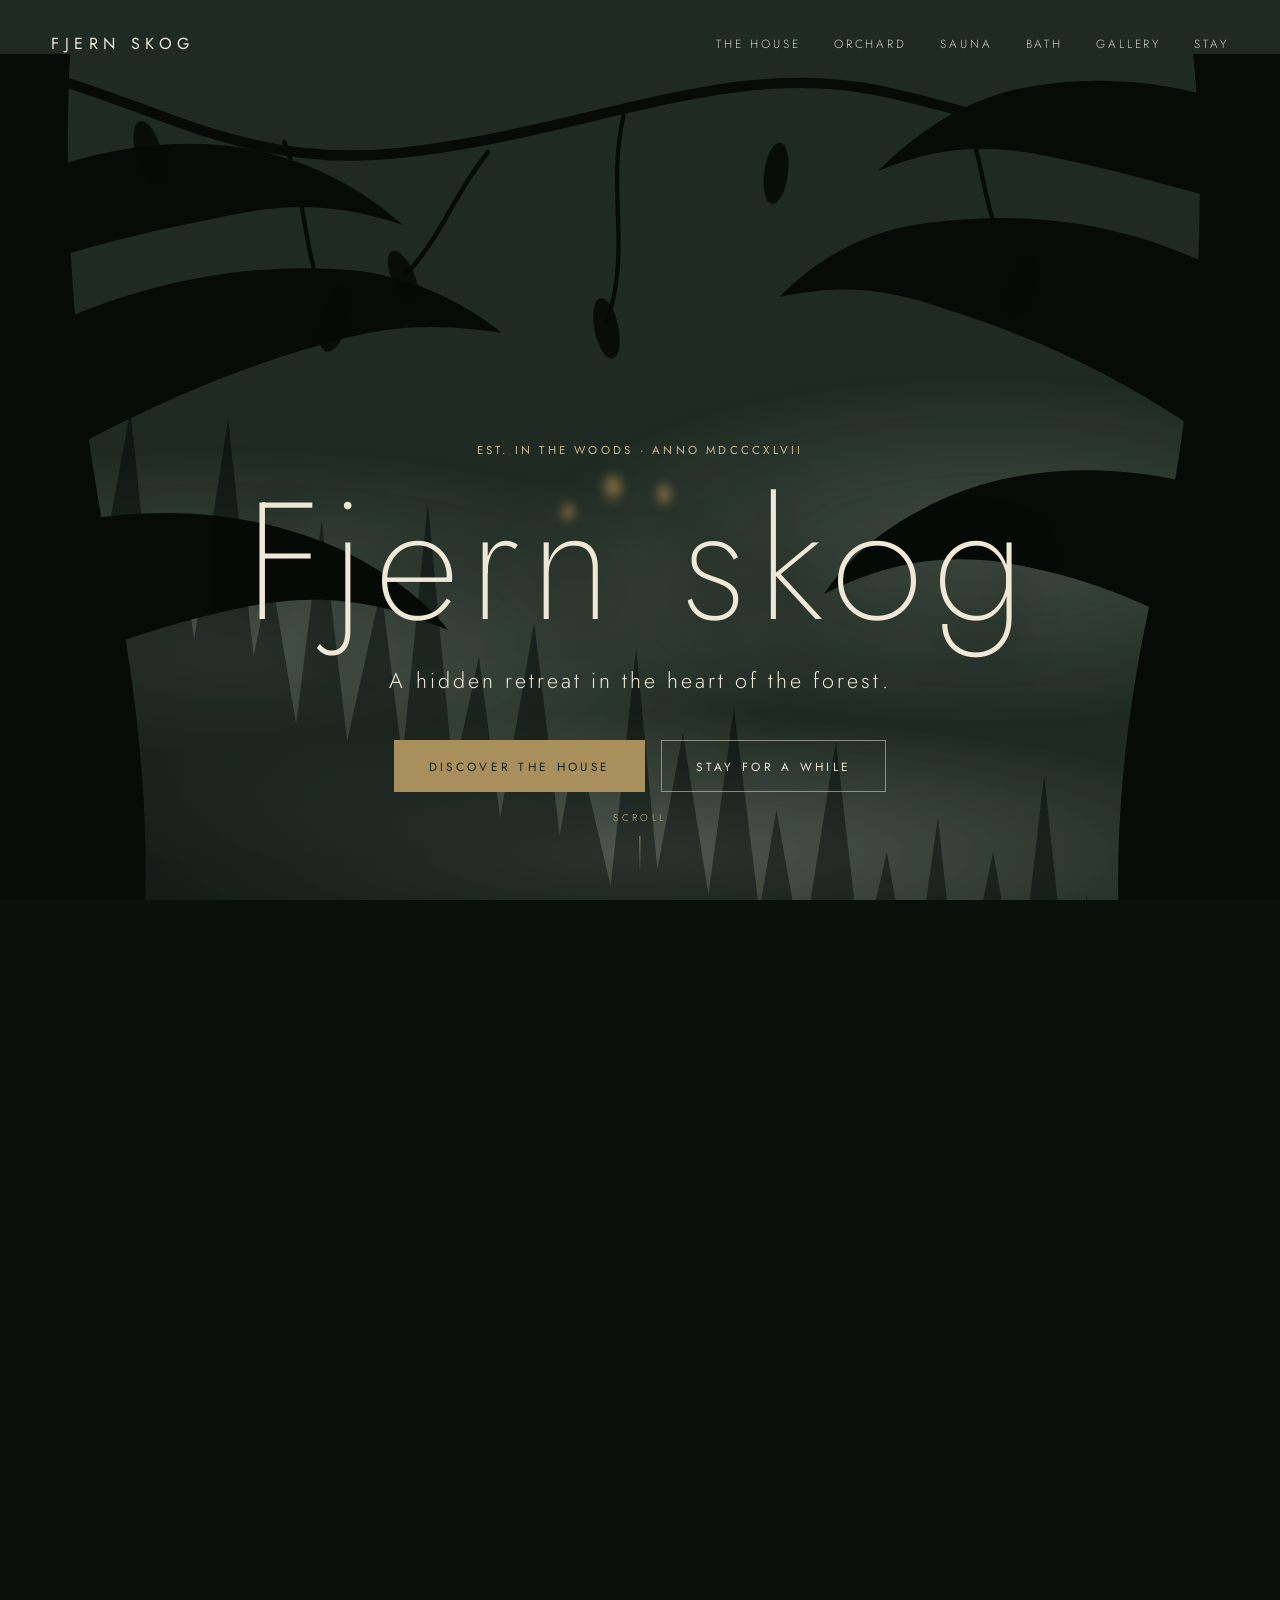
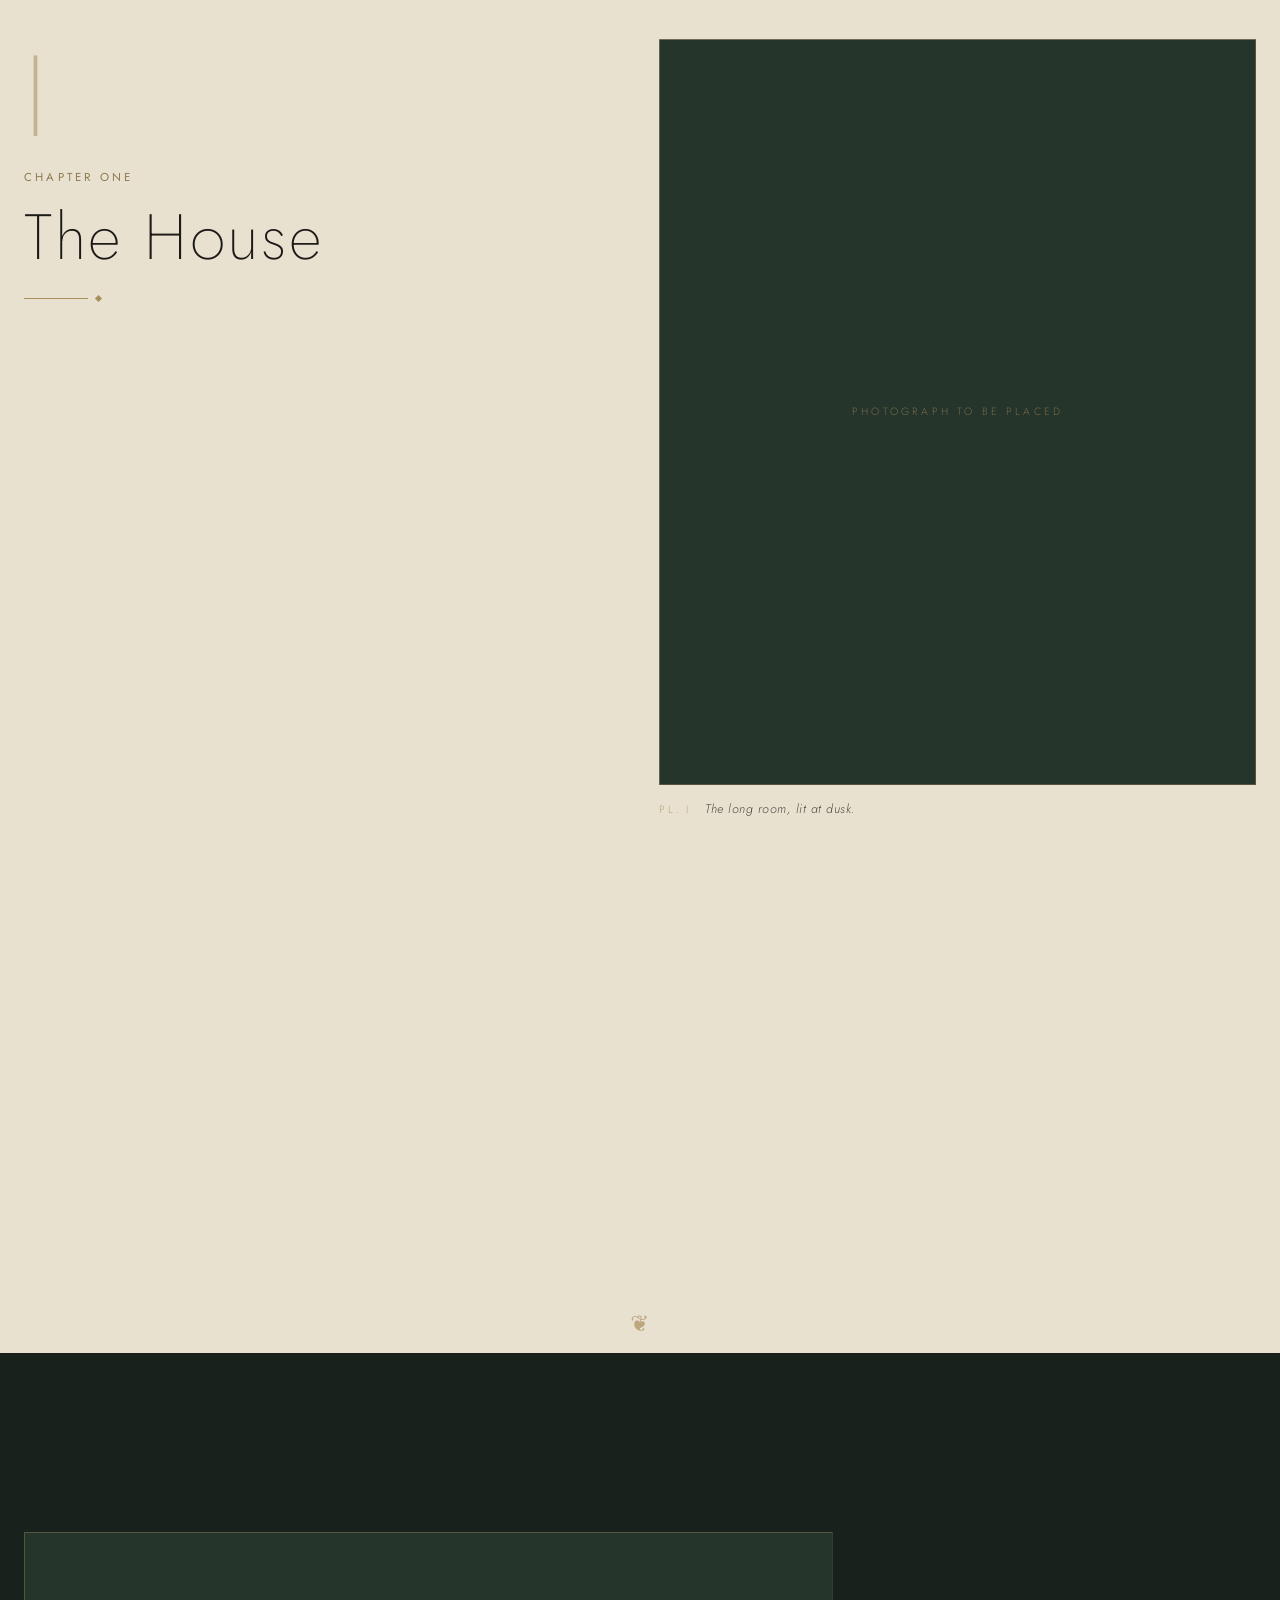
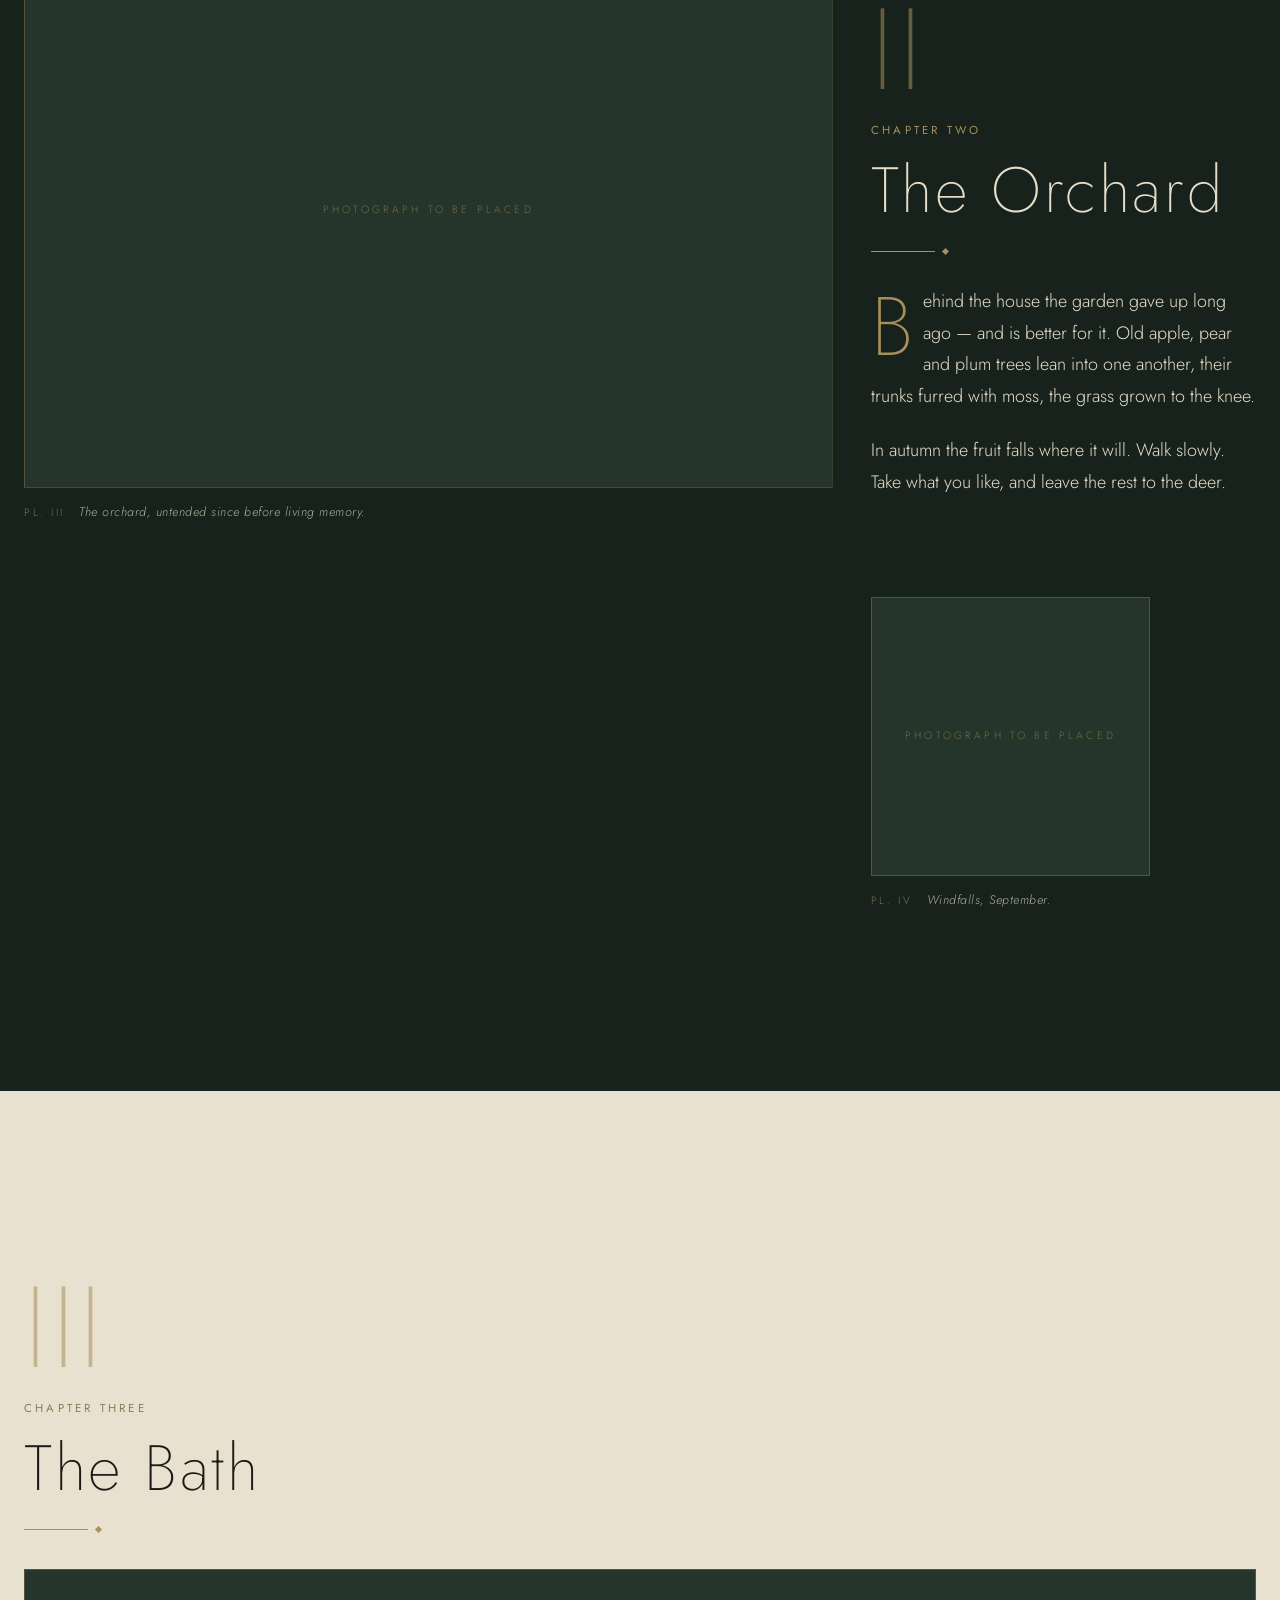
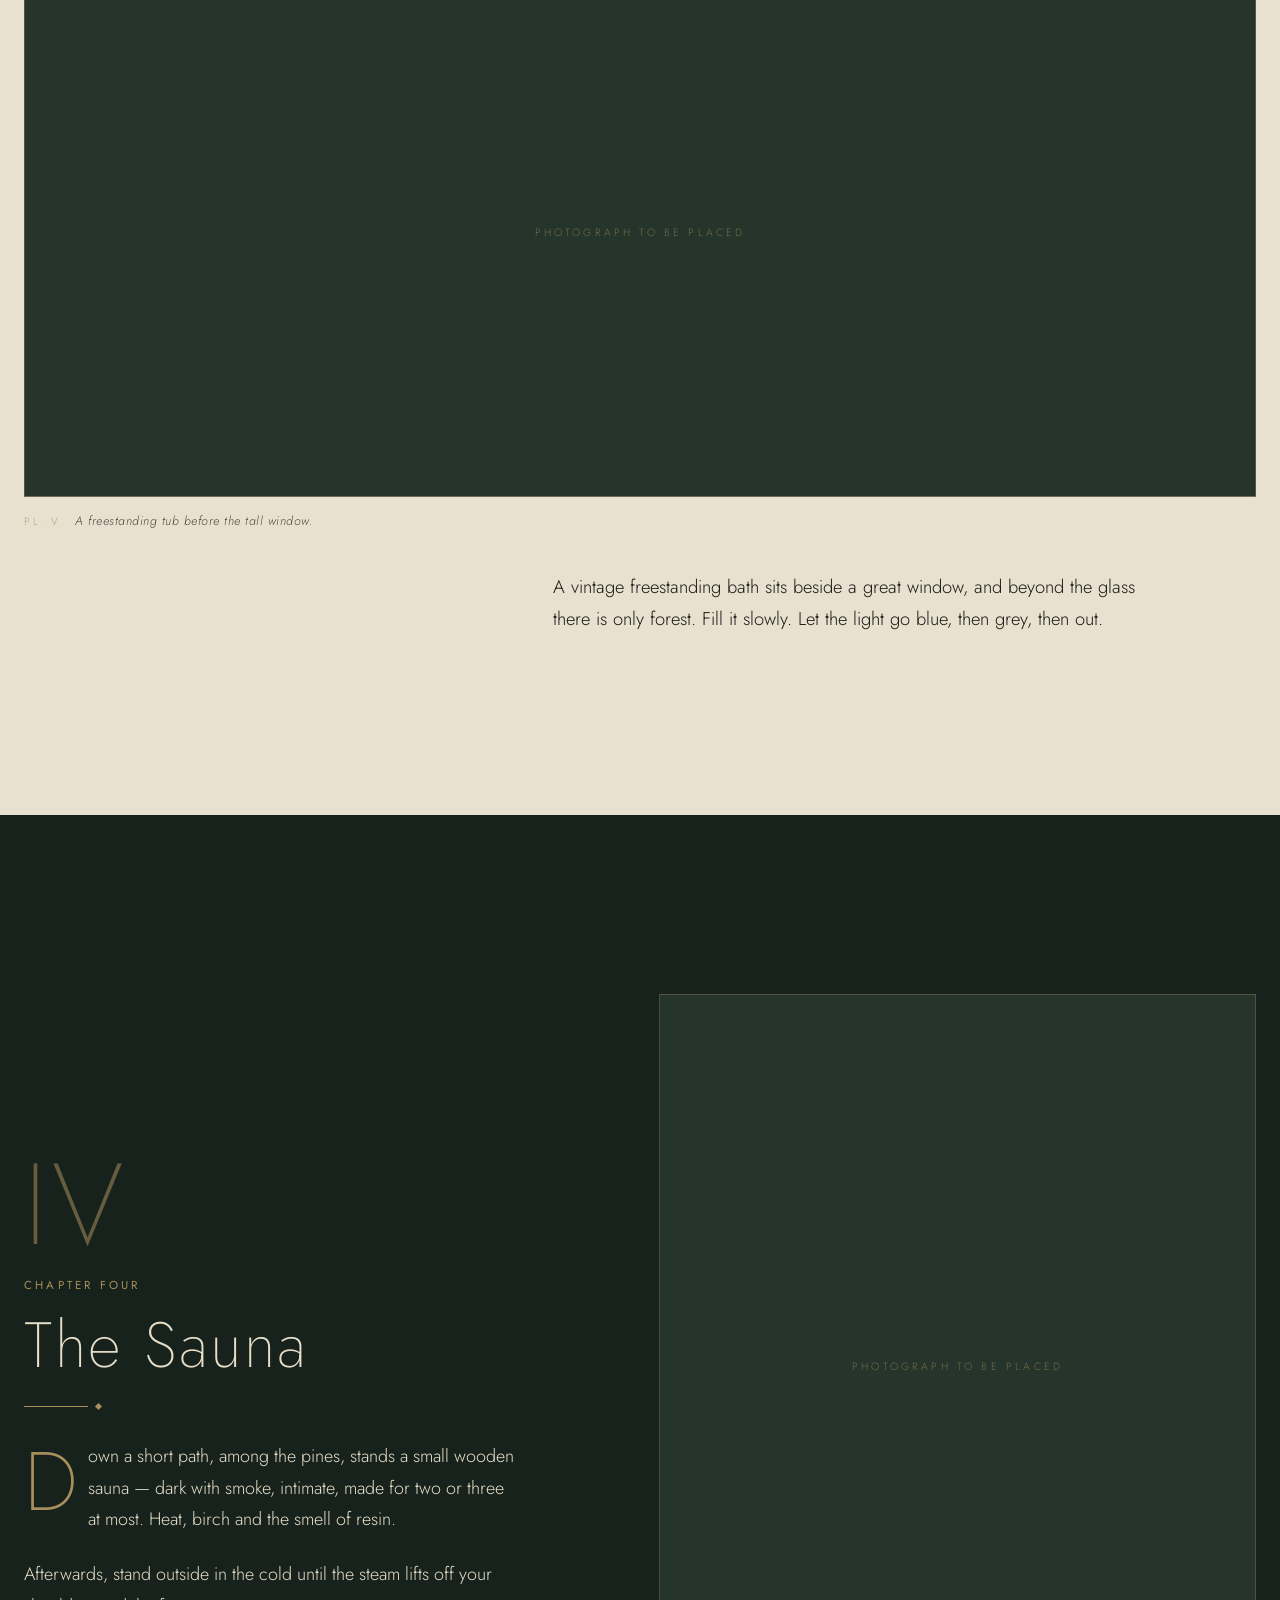
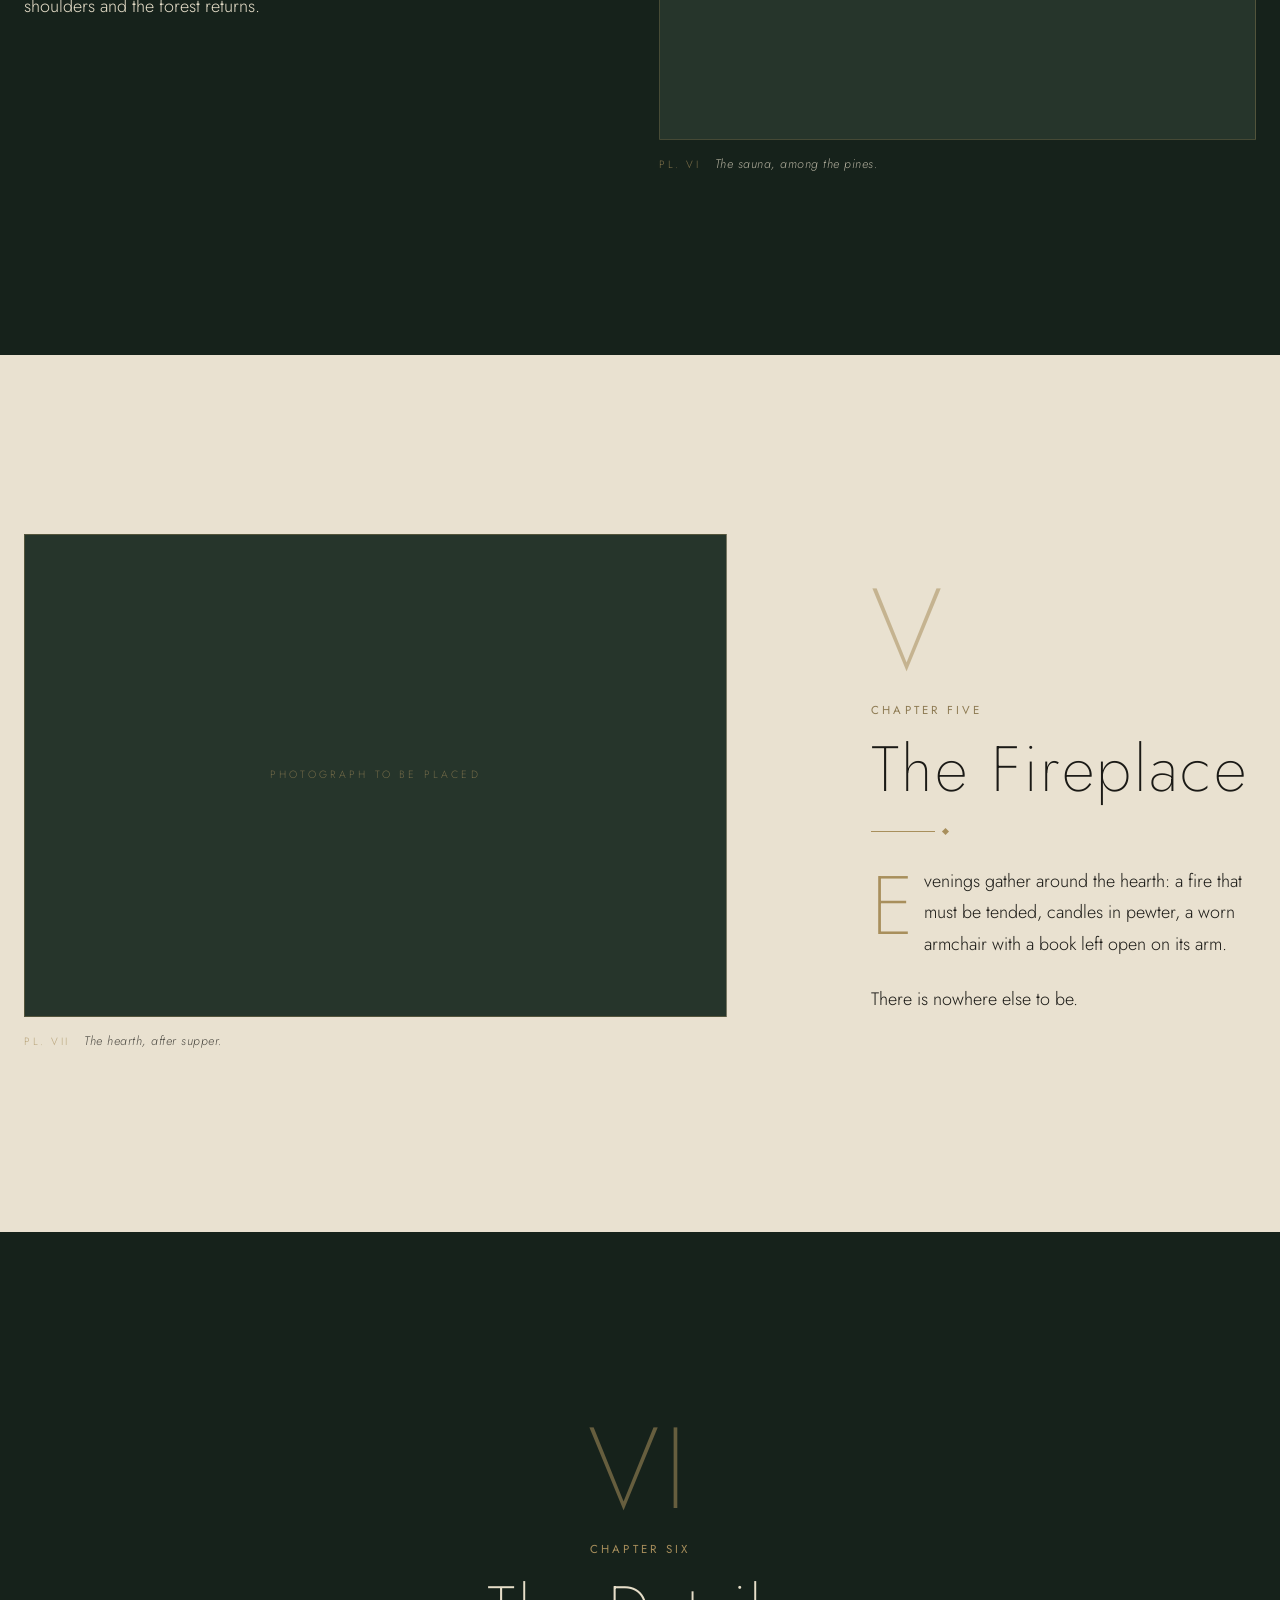
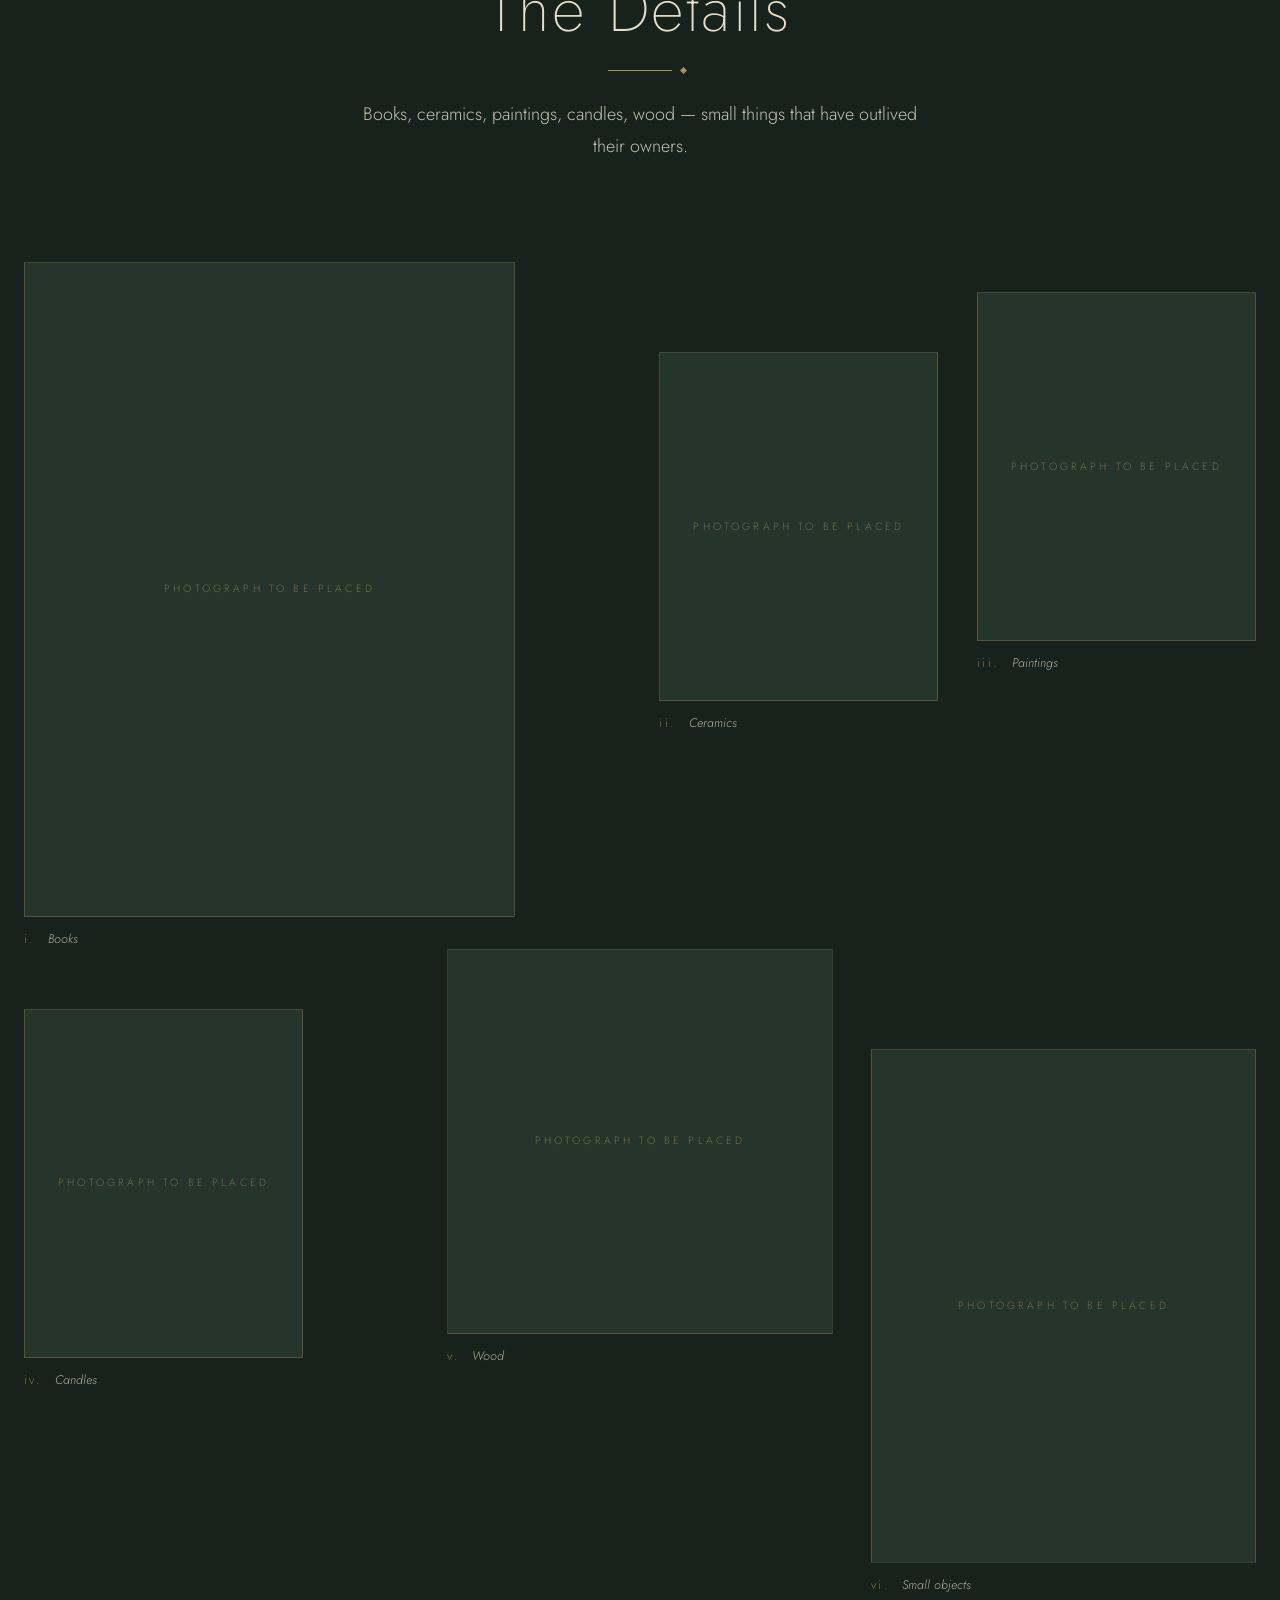
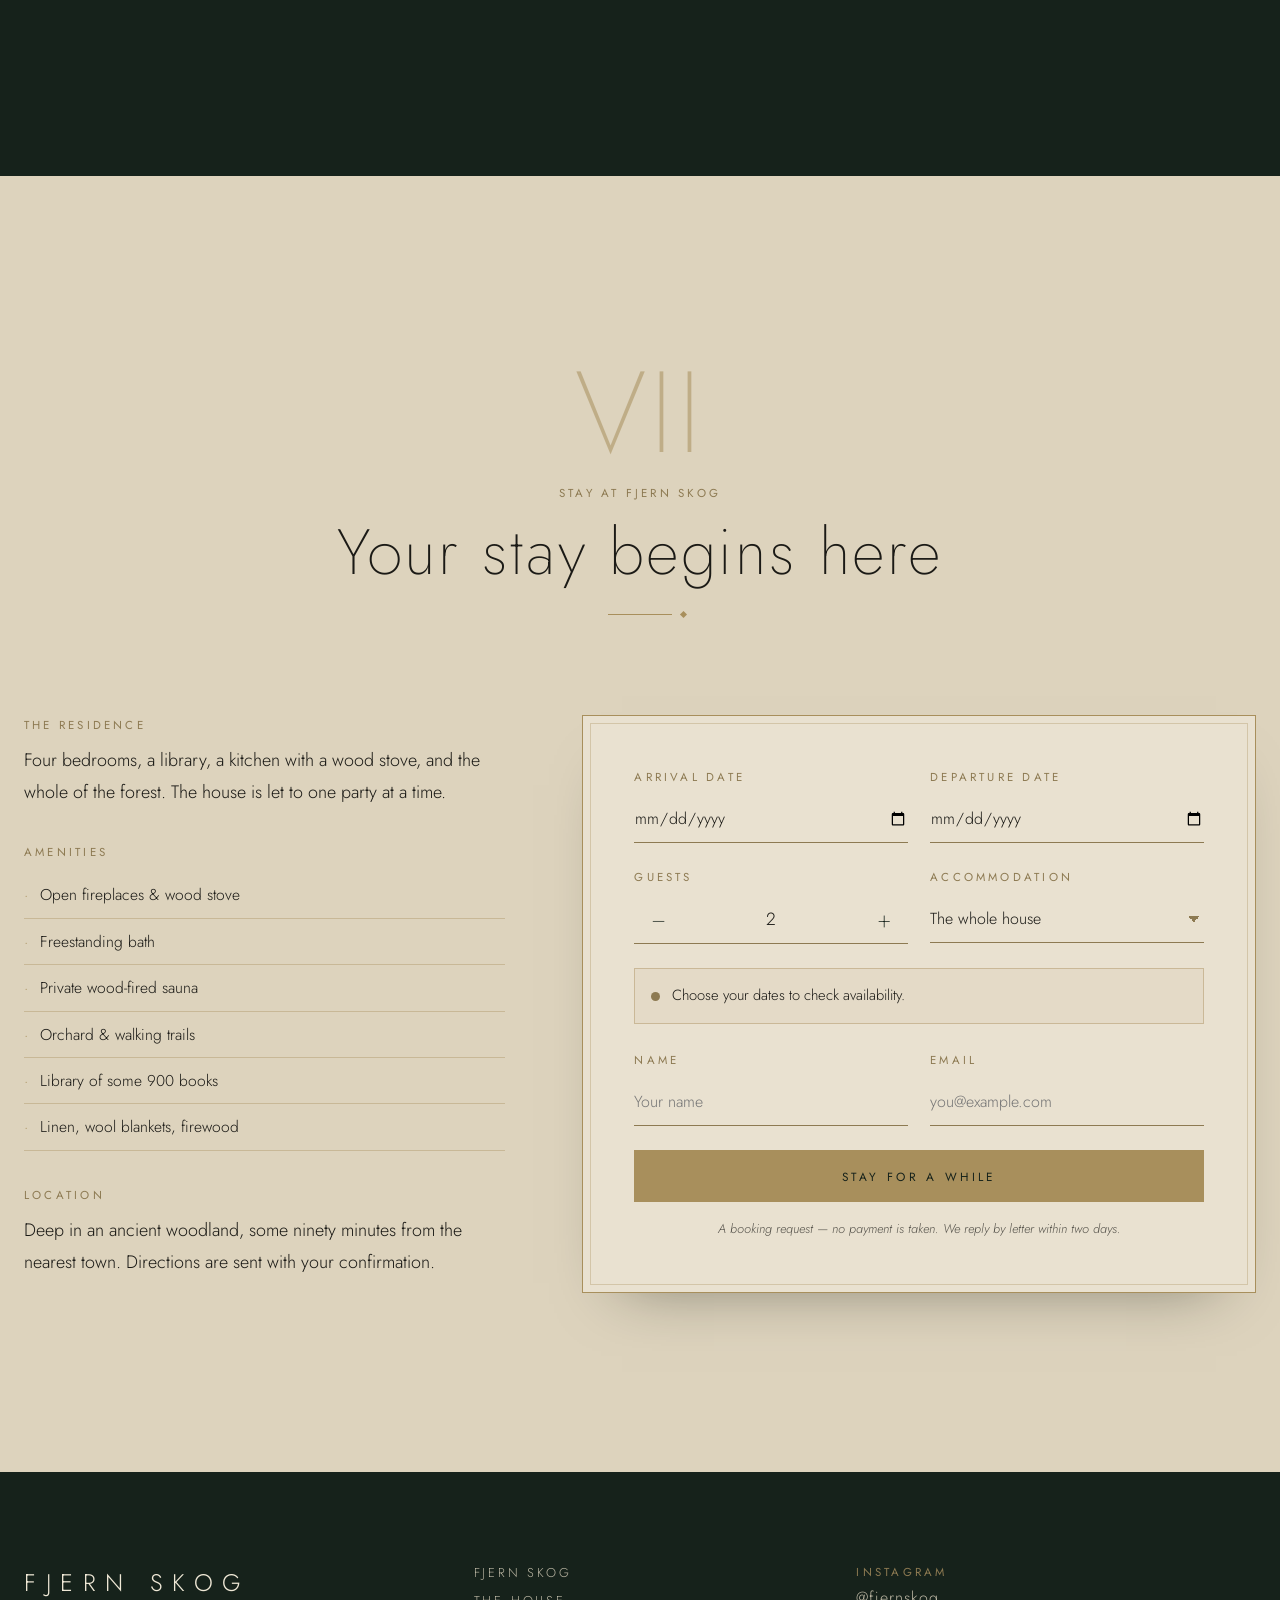
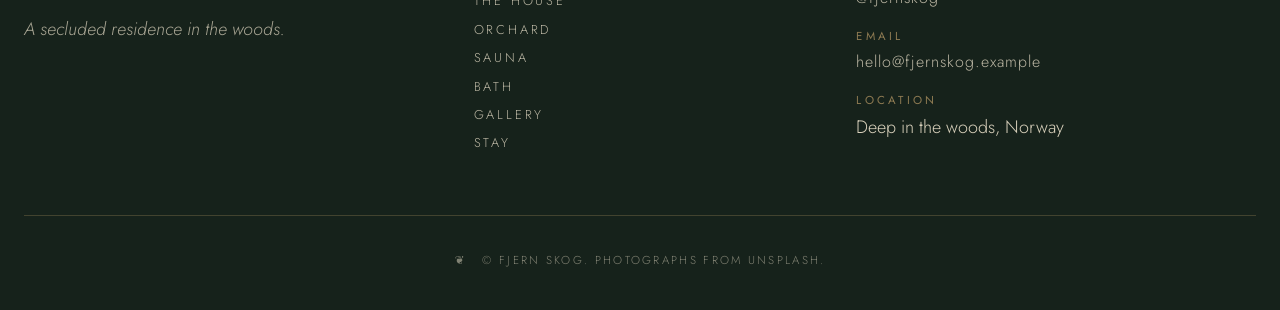
==== commit dff07afc: "Add Fjern Skog website Co-Authored-By: Claude Sonnet 5.5 <noreply@anthropic.com> Claude-Session: htt" ====
--- a/fjern-skog/index.html
+++ b/fjern-skog/index.html
@@ -2,317 +2,305 @@
 <html lang="en">
 <head>
 <meta charset="utf-8">
-<meta name="viewport" content="width=device-width, initial-scale=1, viewport-fit=cover">
-<title>Fjern skog — A hidden retreat in the heart of the forest</title>
-<meta name="description" content="Fjern skog is a secluded historic residence hidden deep in an ancient woodland — silence, nature and distance from everyday life.">
-<meta name="theme-color" content="#0f1a15">
+<meta name="viewport" content="width=device-width, initial-scale=1">
+<title>Fjern Skog — A hidden retreat in the heart of the forest</title>
+<meta name="description" content="Fjern Skog is a secluded historic residence hidden deep within an ancient woodland. Silence, nature and distance from everyday life.">
+<meta name="theme-color" content="#16221b">
 <link rel="preconnect" href="https://fonts.googleapis.com">
 <link rel="preconnect" href="https://fonts.gstatic.com" crossorigin>
-<link href="https://fonts.googleapis.com/css2?family=Jost:ital,wght@0,300;0,400;0,500;1,300;1,400&family=Tenor+Sans&display=swap" rel="stylesheet">
-<link rel="stylesheet" href="styles.css">
-<script>document.documentElement.classList.add('js')</script>
+<link href="https://fonts.googleapis.com/css2?family=Jost:wght@300;400;500&display=swap" rel="stylesheet">
+<link rel="stylesheet" href="style.css">
 </head>
 <body>
 
-<div class="curtain" aria-hidden="true"></div>
-
-<!-- Navigation -->
+<div class="curtain" id="curtain" aria-hidden="true"></div>
+
 <header class="nav" id="nav">
-  <div class="nav__bar">
-    <a class="nav__brand" href="#top">Fjern skog</a>
-    <nav class="nav__links" aria-label="Main">
-      <a href="#house">The House</a>
-      <a href="#orchard">Orchard</a>
-      <a href="#sauna">Sauna</a>
-      <a href="#bath">Bath</a>
-      <a href="#gallery">Gallery</a>
-      <a href="#stay" class="nav__stay">Stay</a>
-    </nav>
-    <button class="burger" id="burger" aria-expanded="false" aria-controls="menu" aria-label="Open menu">
-      <span></span><span></span>
-    </button>
-  </div>
-</header>
-
-<div class="menu" id="menu" aria-hidden="true">
-  <nav class="menu__inner" aria-label="Menu">
-    <a href="#top">Fjern skog</a>
+  <a class="nav__brand" href="#top">Fjern skog</a>
+  <nav class="nav__links" aria-label="Main">
     <a href="#house">The House</a>
     <a href="#orchard">Orchard</a>
     <a href="#sauna">Sauna</a>
     <a href="#bath">Bath</a>
     <a href="#gallery">Gallery</a>
-    <a href="#stay">Stay</a>
+    <a href="#stay" class="nav__stay">Stay</a>
   </nav>
-  <p class="menu__foot label">A secluded residence in the woods</p>
+  <button class="nav__toggle" id="menuBtn" aria-label="Open menu" aria-expanded="false" aria-controls="menu"><span></span><span></span></button>
+</header>
+
+<div class="menu" id="menu" aria-hidden="true">
+  <nav aria-label="Mobile">
+    <a href="#top"><i>·</i>Fjern skog</a>
+    <a href="#house"><i>I</i>The House</a>
+    <a href="#orchard"><i>II</i>Orchard</a>
+    <a href="#sauna"><i>IV</i>Sauna</a>
+    <a href="#bath"><i>III</i>Bath</a>
+    <a href="#gallery"><i>VI</i>Gallery</a>
+    <a href="#stay"><i>VII</i>Stay</a>
+  </nav>
+  <p class="menu__foot">A secluded residence in the woods.</p>
 </div>
 
-<main>
-
-<!-- Hero -->
-<section class="hero" id="top" aria-label="Fjern skog">
-  <div class="hero__stage" id="stage">
-    <div class="scene" id="scene" aria-hidden="true"></div>
-    <div class="hero__shade" aria-hidden="true"></div>
-    <div class="hero__content" id="heroText">
-      <div class="hero__top">
-        <p class="label hero__kicker">Est. 1874 &nbsp;·&nbsp; Telemark</p>
-        <h1 class="hero__title">Fjern skog</h1>
-        <p class="hero__sub">A hidden retreat in the heart of the forest.</p>
+<main id="top">
+
+<!-- HERO -->
+<section class="hero" id="hero">
+  <div class="hero__sticky">
+    <div class="layer layer--sky" data-speed="0.05"><img src="img/hero.jpg" alt="An old house among dark trees at dusk" fetchpriority="high"></div>
+    <div class="layer layer--house" data-speed="0.10">
+      <svg viewBox="0 0 800 500" preserveAspectRatio="xMidYMax slice" aria-hidden="true">
+        <g fill="#0d130f">
+          <path d="M120 500V300l70-60 30 20V190l60-40 60 40v70l40-30 60 50v280z" opacity=".0"/>
+        </g>
+      </svg>
+      <div class="glow glow--a"></div><div class="glow glow--b"></div><div class="glow glow--c"></div>
+    </div>
+    <div class="layer layer--mist1" data-speed="0.22"></div>
+    <div class="layer layer--trees-far" data-speed="0.30">
+      <svg viewBox="0 0 1600 900" preserveAspectRatio="xMidYMax slice" aria-hidden="true">
+        <g fill="#0c1410" opacity=".82">
+          <path d="M0 900V420l30-90 20 120 30-200 25 210 35-140 20 160 40-220 25 240 30-120 20 150 40-260 30 280 20-100 30 180 30-240 30 260 40-180 25 200 30-300 30 320 30-140 25 190 40-230 30 250 20-110 40 170 30-280 25 260 30-160 30 190 30-220 30 240 20-120 30 170 40-250 30 260 30-130 30 170 30-210 25 230 40-190 30 170 30-260 30 280 20-140 30 180 30-240 30 220 40-160 30 200 30-300 30 300 20-120 30 170 30-220 30 250 30-160 40 200 30-270 30 250 25-130 30 190 30-230 20 220 20 100V900z"/>
+        </g>
+      </svg>
+    </div>
+    <div class="layer layer--mist2" data-speed="0.40"></div>
+    <div class="layer layer--trees-near" data-speed="0.65">
+      <svg class="tree tree--l" viewBox="0 0 600 1000" preserveAspectRatio="xMinYMax meet" aria-hidden="true">
+        <g fill="#070b08">
+          <path d="M0 1000V0h120c-10 200 10 420 60 640 20 120 30 240 20 360z"/>
+          <path d="M100 300c90-40 200-70 330-60 60 5 120 30 170 70-70-10-120-10-190 10-110 30-200 70-310 130z"/>
+          <path d="M120 520c110-20 210-10 300 30 40 20 90 50 120 90-70-30-130-40-200-30-90 15-160 40-240 70z"/>
+          <path d="M90 130c80-30 170-40 250-20 60 15 110 45 150 80-60-20-110-25-170-15-80 15-150 30-230 55z"/>
+        </g>
+      </svg>
+      <svg class="tree tree--r" viewBox="0 0 600 1000" preserveAspectRatio="xMaxYMax meet" aria-hidden="true">
+        <g fill="#070b08" transform="translate(600 0) scale(-1 1)">
+          <path d="M0 1000V0h140c-20 180 0 420 50 620 25 120 40 250 30 380z"/>
+          <path d="M110 240c100-50 210-70 340-50 60 10 110 40 150 80-70-15-120-10-190 15-110 35-200 80-300 150z"/>
+          <path d="M130 480c110-30 220-20 300 20 50 25 90 55 120 100-70-35-130-45-200-35-90 15-160 45-220 80z"/>
+          <path d="M80 60c80-30 170-40 260-20 60 15 110 50 150 90-60-25-110-30-170-20-80 15-150 35-240 60z"/>
+        </g>
+      </svg>
+      <svg class="branch" viewBox="0 0 1600 400" preserveAspectRatio="none" aria-hidden="true">
+        <g fill="none" stroke="#070b08" stroke-linecap="round">
+          <path d="M0 40C200 60 300 150 520 130s380-90 560-60 340 100 520 60" stroke-width="10"/>
+          <path d="M380 120c30 60 20 120 60 170M780 95c-20 70 10 130-20 200M1180 90c30 50 20 110 70 160M620 130c-40 40-60 90-100 120" stroke-width="5"/>
+        </g>
+        <g fill="#070b08" opacity=".9">
+          <ellipse cx="440" cy="290" rx="16" ry="34" transform="rotate(20 440 290)"/><ellipse cx="760" cy="300" rx="14" ry="30" transform="rotate(-15 760 300)"/>
+          <ellipse cx="1250" cy="260" rx="15" ry="32" transform="rotate(25 1250 260)"/><ellipse cx="520" cy="250" rx="13" ry="28" transform="rotate(-30 520 250)"/>
+          <ellipse cx="960" cy="150" rx="14" ry="30" transform="rotate(10 960 150)"/><ellipse cx="220" cy="130" rx="15" ry="32" transform="rotate(-20 220 130)"/>
+        </g>
+      </svg>
+    </div>
+    <div class="layer layer--mist3" data-speed="0.9"></div>
+    <div class="layer layer--veil" id="veil"></div>
+
+    <div class="hero__content" id="heroContent">
+      <p class="label hero__kicker">Est. in the woods · Anno MDCCCXLVII</p>
+      <h1 class="hero__title">Fjern skog</h1>
+      <p class="hero__sub">A hidden retreat in the heart of the forest.</p>
+      <div class="hero__cta">
+        <a href="#house" class="btn btn--solid">Discover the house</a>
+        <a href="#stay" class="btn btn--ghost">Stay for a while</a>
       </div>
-      <div class="hero__cta">
-        <a class="btn btn--solid" href="#house">Discover the house</a>
-        <a class="btn" href="#stay">Stay for a while</a>
-      </div>
-    </div>
-    <a class="hero__cue" href="#house" aria-label="Scroll to the first chapter"><span class="label">Scroll</span></a>
-    <div class="hero__curtain" id="heroCurtain" aria-hidden="true"></div>
-  </div>
-</section>
-
-<!-- I · The House -->
-<section class="chapter chapter--house" id="house" aria-labelledby="h-house">
-  <div class="wrap grid">
-    <header class="chapter__head reveal">
-      <p class="label"><span class="num">I</span><span class="rule"></span>Chapter one — Huset</p>
-      <h2 id="h-house">The House</h2>
+    </div>
+    <a href="#house" class="scrollcue" aria-label="Scroll"><span>Scroll</span><i></i></a>
+  </div>
+</section>
+
+<!-- I THE HOUSE -->
+<section class="chapter" id="house">
+  <div class="wrap grid grid--house">
+    <header class="ch-head reveal">
+      <span class="ch-num">I</span>
+      <span class="label">Chapter one</span>
+      <h2>The House</h2>
+      <span class="rule"></span>
     </header>
-
-    <figure class="plate plate--house-a" data-photo="house">
-      <div class="plate__frame"><div class="plate__par"><img alt="An old drawing room with an armchair, paintings and warm lamplight" width="1200" height="1500"></div><span class="plate__mark" aria-hidden="true"></span></div>
-      <figcaption><span class="label">Plate I</span> The drawing room, an hour before dark.</figcaption>
-    </figure>
-
-    <div class="house__text">
-      <p class="lede dropcap reveal">Fjern Skog is an old residence hidden deep within the forest, reached by a track that the trees have been closing over for a hundred and fifty years. Nobody comes here by accident.</p>
-      <p class="reveal">It was built for silence, and it has kept its side of the bargain. Inside, the rooms are low-lit and heavy with time — oil paintings turning brown in their frames, candles in every window, a fire that is laid each afternoon and rarely allowed to die. It is a house for guests who want nature, quiet and a considerable distance from everyday life.</p>
-      <p class="reveal">There is no television and, beyond the lower gate, very little signal. There are books, a piano that is slightly out of tune, and a great deal of weather.</p>
-    </div>
-
-    <figure class="plate plate--house-b" data-photo="houseB">
-      <div class="plate__frame"><div class="plate__par"><img alt="Shelves of old books in a quiet library" width="900" height="900"></div><span class="plate__mark" aria-hidden="true"></span></div>
-      <figcaption><span class="label">Plate II</span> The library, unchanged since the merchant’s time.</figcaption>
-    </figure>
-
-    <ul class="facts reveal" aria-label="The house at a glance">
-      <li><strong>1874</strong><span class="label">Built</span></li>
-      <li><strong>Seven</strong><span class="label">Rooms</span></li>
-      <li><strong>Three</strong><span class="label">Hearths</span></li>
-      <li><strong>Six</strong><span class="label">Guests, at most</span></li>
-    </ul>
-  </div>
-</section>
-
-<!-- II · The Orchard -->
-<section class="chapter chapter--orchard" id="orchard" aria-labelledby="h-orchard">
-  <div class="wrap grid">
-    <header class="chapter__head reveal">
-      <p class="label"><span class="num">II</span><span class="rule"></span>Chapter two — Frukthagen</p>
-      <h2 id="h-orchard">The Orchard</h2>
+    <div class="house__text reveal">
+      <p class="dropcap">Fjern Skog is an old residence hidden deep within the forest, reached by a single track that the woods have half forgotten. It was built for those who wished to be elsewhere — and it has kept that promise for well over a century.</p>
+      <p>Inside, the rooms are low-lit and unhurried. Candles stand on worn oak, a fireplace holds the evening, and painted faces of long-departed owners regard the guest from heavy frames. It is designed for those seeking silence, nature and distance from everyday life.</p>
+      <p class="aside">No signal is promised. Only the sound of wind in the crowns, and a kettle.</p>
+    </div>
+    <figure class="fig fig--tall reveal-img">
+      <div class="imgwrap"><img data-parallax="0.08" src="img/house.jpg" alt="Antique interior with candles and old paintings" loading="lazy"></div>
+      <figcaption><span>Pl. I</span> The long room, lit at dusk.</figcaption>
+    </figure>
+    <figure class="fig fig--small reveal-img">
+      <div class="imgwrap"><img data-parallax="0.05" src="img/candles.jpg" alt="Candles on an old table" loading="lazy"></div>
+      <figcaption><span>Pl. II</span> Candles, beeswax and oak.</figcaption>
+    </figure>
+  </div>
+</section>
+
+<div class="divider"><span>❦</span></div>
+
+<!-- II THE ORCHARD -->
+<section class="chapter chapter--dark" id="orchard">
+  <div class="wrap grid grid--orchard">
+    <figure class="fig fig--wide reveal-img">
+      <div class="imgwrap"><img data-parallax="0.08" src="img/orchard.jpg" alt="An overgrown orchard of old fruit trees" loading="lazy"></div>
+      <figcaption><span>Pl. III</span> The orchard, untended since before living memory.</figcaption>
+    </figure>
+    <div class="orchard__text reveal">
+      <header class="ch-head">
+        <span class="ch-num">II</span>
+        <span class="label">Chapter two</span>
+        <h2>The Orchard</h2>
+        <span class="rule"></span>
+      </header>
+      <p class="dropcap">Behind the house the garden gave up long ago — and is better for it. Old apple, pear and plum trees lean into one another, their trunks furred with moss, the grass grown to the knee.</p>
+      <p>In autumn the fruit falls where it will. Walk slowly. Take what you like, and leave the rest to the deer.</p>
+    </div>
+    <figure class="fig fig--small fig--right reveal-img">
+      <div class="imgwrap"><img data-parallax="0.05" src="img/apples.jpg" alt="Fallen fruit in the grass" loading="lazy"></div>
+      <figcaption><span>Pl. IV</span> Windfalls, September.</figcaption>
+    </figure>
+  </div>
+</section>
+
+<!-- III THE BATH -->
+<section class="chapter" id="bath">
+  <div class="wrap grid grid--bath">
+    <header class="ch-head reveal">
+      <span class="ch-num">III</span>
+      <span class="label">Chapter three</span>
+      <h2>The Bath</h2>
+      <span class="rule"></span>
     </header>
-
-    <div class="orchard__text">
-      <p class="dropcap reveal">Behind the house, an orchard has been left to do as it pleases. Apple, pear and plum trees, planted in rows that nobody now follows, lean into one another under a weight of moss.</p>
-      <p class="reveal">The grass is knee-high and silver by evening. In autumn the fruit falls where it falls; you are welcome to gather it, or to leave it for the deer, who have never asked permission either.</p>
-      <blockquote class="pull reveal">
-        <span class="orn" aria-hidden="true"></span>
-        <p>Nothing here has been improved.</p>
-      </blockquote>
-    </div>
-
-    <figure class="plate plate--orchard-a" data-photo="orchard">
-      <div class="plate__frame"><div class="plate__par"><img alt="An overgrown orchard with old trees and long grass in soft light" width="1600" height="1000"></div><span class="plate__mark" aria-hidden="true"></span></div>
-      <figcaption><span class="label">Plate III</span> The old rows, late September.</figcaption>
-    </figure>
-
-    <figure class="plate plate--orchard-b" data-photo="orchardB">
-      <div class="plate__frame"><div class="plate__par"><img alt="Fallen apples in the grass" width="900" height="1100"></div><span class="plate__mark" aria-hidden="true"></span></div>
-      <figcaption><span class="label">Plate IV</span> Windfalls.</figcaption>
-    </figure>
-  </div>
-</section>
-
-<!-- III · The Bath -->
-<section class="chapter chapter--bath" id="bath" aria-labelledby="h-bath">
-  <figure class="plate plate--bath" data-photo="bath">
-    <div class="plate__frame"><div class="plate__par"><img alt="A freestanding vintage bathtub beside a large window" width="2000" height="1300"></div><span class="plate__mark" aria-hidden="true"></span></div>
-    <figcaption class="wrap"><span class="label">Plate V</span> The bath, beneath the north window.</figcaption>
-  </figure>
-  <div class="wrap grid">
-    <div class="bath__card reveal">
-      <p class="label"><span class="num">III</span><span class="rule"></span>Chapter three — Badet</p>
-      <h2 id="h-bath">The Bath</h2>
-      <p>A freestanding iron bath stands beside the largest window in the house, so close to the forest that the spruce seem to lean in and watch. The water is drawn hot, the glass fogs, and the trees dissolve.</p>
-      <p>Stay as long as the water allows. Nobody is waiting for you.</p>
-    </div>
-  </div>
-</section>
-
-<!-- IV · The Sauna -->
-<section class="chapter chapter--sauna" id="sauna" aria-labelledby="h-sauna">
-  <div class="wrap grid">
-    <header class="chapter__head reveal">
-      <p class="label"><span class="num">IV</span><span class="rule"></span>Chapter four — Badstuen</p>
-      <h2 id="h-sauna">The Sauna</h2>
+    <figure class="fig fig--full reveal-img">
+      <div class="imgwrap"><img data-parallax="0.07" src="img/bath.jpg" alt="A freestanding bathtub beside a large window overlooking the forest" loading="lazy"></div>
+      <figcaption><span>Pl. V</span> A freestanding tub before the tall window.</figcaption>
+    </figure>
+    <div class="bath__text reveal">
+      <p>A vintage freestanding bath sits beside a great window, and beyond the glass there is only forest. Fill it slowly. Let the light go blue, then grey, then out.</p>
+    </div>
+  </div>
+</section>
+
+<!-- IV THE SAUNA -->
+<section class="chapter chapter--dark" id="sauna">
+  <div class="wrap grid grid--sauna">
+    <div class="sauna__text reveal">
+      <header class="ch-head">
+        <span class="ch-num">IV</span>
+        <span class="label">Chapter four</span>
+        <h2>The Sauna</h2>
+        <span class="rule"></span>
+      </header>
+      <p class="dropcap">Down a short path, among the pines, stands a small wooden sauna — dark with smoke, intimate, made for two or three at most. Heat, birch and the smell of resin.</p>
+      <p>Afterwards, stand outside in the cold until the steam lifts off your shoulders and the forest returns.</p>
+    </div>
+    <figure class="fig fig--tall reveal-img">
+      <div class="imgwrap"><img data-parallax="0.08" src="img/sauna.jpg" alt="A small wooden sauna surrounded by nature" loading="lazy"></div>
+      <figcaption><span>Pl. VI</span> The sauna, among the pines.</figcaption>
+    </figure>
+  </div>
+</section>
+
+<!-- V THE FIREPLACE -->
+<section class="chapter" id="fireplace">
+  <div class="wrap grid grid--fire">
+    <figure class="fig fig--wide reveal-img">
+      <div class="imgwrap"><img data-parallax="0.08" src="img/fireplace.jpg" alt="Fireplace, candles and antique furniture in the evening" loading="lazy"></div>
+      <figcaption><span>Pl. VII</span> The hearth, after supper.</figcaption>
+    </figure>
+    <div class="fire__text reveal">
+      <header class="ch-head">
+        <span class="ch-num">V</span>
+        <span class="label">Chapter five</span>
+        <h2>The Fireplace</h2>
+        <span class="rule"></span>
+      </header>
+      <p class="dropcap">Evenings gather around the hearth: a fire that must be tended, candles in pewter, a worn armchair with a book left open on its arm.</p>
+      <p>There is nowhere else to be.</p>
+    </div>
+  </div>
+</section>
+
+<!-- VI THE DETAILS / GALLERY -->
+<section class="chapter chapter--dark" id="gallery">
+  <div class="wrap">
+    <header class="ch-head ch-head--center reveal">
+      <span class="ch-num">VI</span>
+      <span class="label">Chapter six</span>
+      <h2>The Details</h2>
+      <span class="rule"></span>
+      <p class="lead">Books, ceramics, paintings, candles, wood — small things that have outlived their owners.</p>
     </header>
-
-    <figure class="plate plate--sauna-a" data-photo="sauna">
-      <div class="plate__frame"><div class="plate__par"><img alt="The pale wooden interior of a small sauna" width="1000" height="1300"></div><span class="plate__mark" aria-hidden="true"></span></div>
-      <figcaption><span class="label">Plate VI</span> Pine, heat and very little else.</figcaption>
-    </figure>
-
-    <div class="sauna__text">
-      <p class="dropcap reveal">Down a short path, beneath the spruce, stands a small wooden sauna, blackened by decades of smoke on the outside and pale as bread within.</p>
-      <p class="reveal">It is fired with birch, and it takes its time. Guests light it in the late afternoon and come back to it after dark, when the only sound is the stove ticking and the forest holding its breath. A cold tarn lies a hundred steps beyond the door, for those who wish to be reminded that they are alive.</p>
-    </div>
-
-    <figure class="plate plate--sauna-b" data-photo="saunaB">
-      <div class="plate__frame"><div class="plate__par"><img alt="Tall trees in a misty forest" width="1400" height="1000"></div><span class="plate__mark" aria-hidden="true"></span></div>
-      <figcaption><span class="label">Plate VII</span> The path to the sauna.</figcaption>
-    </figure>
-  </div>
-</section>
-
-<!-- V · The Fireplace -->
-<section class="chapter chapter--fire" id="fireplace" aria-labelledby="h-fire">
-  <div class="fire__bg" data-photo="fire" aria-hidden="true"><div class="plate__par"><img alt="" width="2000" height="1300"></div></div>
-  <div class="wrap fire__inner">
-    <header class="chapter__head chapter__head--center reveal">
-      <p class="label"><span class="num">V</span><span class="rule"></span>Chapter five — Peisen</p>
-      <h2 id="h-fire">The Fireplace</h2>
+    <div class="gallery">
+      <figure class="g g1 reveal-img"><div class="imgwrap"><img data-parallax="0.04" src="img/d-books.jpg" alt="Old books" loading="lazy"></div><figcaption><span>i.</span> Books</figcaption></figure>
+      <figure class="g g2 reveal-img"><div class="imgwrap"><img data-parallax="0.04" src="img/d-ceramics.jpg" alt="Ceramics" loading="lazy"></div><figcaption><span>ii.</span> Ceramics</figcaption></figure>
+      <figure class="g g3 reveal-img"><div class="imgwrap"><img data-parallax="0.04" src="img/d-painting.jpg" alt="An old painting" loading="lazy"></div><figcaption><span>iii.</span> Paintings</figcaption></figure>
+      <figure class="g g4 reveal-img"><div class="imgwrap"><img data-parallax="0.04" src="img/d-candle.jpg" alt="A candle" loading="lazy"></div><figcaption><span>iv.</span> Candles</figcaption></figure>
+      <figure class="g g5 reveal-img"><div class="imgwrap"><img data-parallax="0.04" src="img/d-wood.jpg" alt="Weathered wood" loading="lazy"></div><figcaption><span>v.</span> Wood</figcaption></figure>
+      <figure class="g g6 reveal-img"><div class="imgwrap"><img data-parallax="0.04" src="img/d-object.jpg" alt="A small vintage object" loading="lazy"></div><figcaption><span>vi.</span> Small objects</figcaption></figure>
+    </div>
+  </div>
+</section>
+
+<!-- VII STAY -->
+<section class="chapter chapter--stay" id="stay">
+  <div class="wrap">
+    <header class="ch-head ch-head--center reveal">
+      <span class="ch-num">VII</span>
+      <span class="label">Stay at Fjern skog</span>
+      <h2>Your stay begins here</h2>
+      <span class="rule"></span>
     </header>
-    <p class="fire__lede reveal">Evenings are the point. The fire is lit, the candles are counted, and the old furniture — worn leather, dark oak, a chair no one has moved in decades — gathers itself in the glow.</p>
-    <ol class="order reveal" aria-label="An evening at Fjern skog">
-      <li><time>17:00</time><span>The fire is laid.</span></li>
-      <li><time>19:30</time><span>Supper by candlelight.</span></li>
-      <li><time>22:00</time><span>Books, embers, silence.</span></li>
-    </ol>
-  </div>
-</section>
-
-<!-- VI · The Details -->
-<section class="chapter chapter--gallery" id="gallery" aria-labelledby="h-gallery">
-  <div class="wrap">
-    <header class="chapter__head reveal">
-      <p class="label"><span class="num">VI</span><span class="rule"></span>Chapter six — Detaljene</p>
-      <h2 id="h-gallery">The Details</h2>
-      <p class="gallery__intro">A house is made mostly of small things. These are a few we would not part with.</p>
-    </header>
-
-    <div class="gallery">
-      <figure class="plate g1" data-photo="books"><div class="plate__frame"><div class="plate__par"><img alt="Old books stacked on a shelf" width="900" height="1100"></div><span class="plate__mark" aria-hidden="true"></span></div><figcaption><span class="label">i</span> Books</figcaption></figure>
-      <figure class="plate g2" data-photo="ceramics"><div class="plate__frame"><div class="plate__par"><img alt="Handmade ceramic vessels" width="1000" height="1000"></div><span class="plate__mark" aria-hidden="true"></span></div><figcaption><span class="label">ii</span> Ceramics</figcaption></figure>
-      <figure class="plate g3" data-photo="candles"><div class="plate__frame"><div class="plate__par"><img alt="Candles burning in the dark" width="800" height="1100"></div><span class="plate__mark" aria-hidden="true"></span></div><figcaption><span class="label">iii</span> Candles</figcaption></figure>
-      <figure class="plate g4" data-photo="paintings"><div class="plate__frame"><div class="plate__par"><img alt="An old oil painting in a dark frame" width="1200" height="900"></div><span class="plate__mark" aria-hidden="true"></span></div><figcaption><span class="label">iv</span> Paintings</figcaption></figure>
-      <figure class="plate g5" data-photo="wood"><div class="plate__frame"><div class="plate__par"><img alt="Weathered dark wood grain" width="800" height="1100"></div><span class="plate__mark" aria-hidden="true"></span></div><figcaption><span class="label">v</span> Wood</figcaption></figure>
-      <figure class="plate g6" data-photo="objects"><div class="plate__frame"><div class="plate__par"><img alt="Small vintage objects on a table" width="900" height="900"></div><span class="plate__mark" aria-hidden="true"></span></div><figcaption><span class="label">vi</span> Small things</figcaption></figure>
-    </div>
-  </div>
-</section>
-
-<!-- VII · Stay -->
-<section class="chapter chapter--stay" id="stay" aria-labelledby="h-stay">
-  <div class="wrap">
-    <header class="chapter__head reveal">
-      <p class="label"><span class="num">VII</span><span class="rule"></span>Chapter seven — Opphold</p>
-      <h2 id="h-stay">Stay at Fjern skog</h2>
-    </header>
-
-    <div class="stay__info">
-      <div class="reveal">
-        <h3 class="label">Accommodation</h3>
-        <p>Seven rooms across two storeys, three bedrooms with linen beds, a kitchen with a wood range, and an orchard lodge for those who prefer to be a little further from everyone. The house is let to one party at a time.</p>
-      </div>
-      <div class="reveal" style="--d:.15s">
+
+    <div class="stay">
+      <div class="stay__info reveal">
+        <h3 class="label">The residence</h3>
+        <p>Four bedrooms, a library, a kitchen with a wood stove, and the whole of the forest. The house is let to one party at a time.</p>
         <h3 class="label">Amenities</h3>
         <ul class="amen">
-          <li>Wood-fired sauna</li>
+          <li>Open fireplaces &amp; wood stove</li>
           <li>Freestanding bath</li>
-          <li>Three open hearths</li>
-          <li>Firewood &amp; candles</li>
-          <li>Breakfast basket</li>
-          <li>Library &amp; record player</li>
+          <li>Private wood-fired sauna</li>
+          <li>Orchard &amp; walking trails</li>
+          <li>Library of some 900 books</li>
+          <li>Linen, wool blankets, firewood</li>
         </ul>
+        <h3 class="label">Location</h3>
+        <p>Deep in an ancient woodland, some ninety minutes from the nearest town. Directions are sent with your confirmation.</p>
       </div>
-      <div class="reveal" style="--d:.3s">
-        <h3 class="label">Location</h3>
-        <p>Telemark, Norway. Two and a half hours from Oslo, the last four kilometres by forest track. Exact directions are sent with your confirmation.</p>
-      </div>
-    </div>
-
-    <form class="book reveal" id="book" novalidate aria-labelledby="h-book">
-      <div class="book__form">
-        <p class="label book__eyebrow"><span class="orn orn--inline" aria-hidden="true"></span> Reservations</p>
-        <h3 class="book__title" id="h-book">Your stay begins here</h3>
-
-        <div class="row">
+
+      <form class="book reveal" id="bookForm" novalidate>
+        <div class="book__row">
+          <label class="field"><span class="label">Arrival date</span><input type="date" id="arrive" required></label>
+          <label class="field"><span class="label">Departure date</span><input type="date" id="depart" required></label>
+        </div>
+        <div class="book__row">
           <div class="field">
-            <label for="arrival">Arrival date</label>
-            <input type="date" id="arrival" name="arrival" required>
+            <span class="label">Guests</span>
+            <div class="stepper" role="group" aria-label="Guests">
+              <button type="button" id="gMinus" aria-label="Fewer guests">−</button>
+              <output id="gCount">2</output>
+              <button type="button" id="gPlus" aria-label="More guests">+</button>
+            </div>
           </div>
-          <div class="field">
-            <label for="departure">Departure date</label>
-            <input type="date" id="departure" name="departure" required>
-          </div>
+          <label class="field"><span class="label">Accommodation</span>
+            <select id="acc">
+              <option value="house">The whole house</option>
+              <option value="library">The Library Wing (2 guests)</option>
+              <option value="orchard">The Orchard Room (2 guests)</option>
+            </select>
+          </label>
         </div>
-
-        <fieldset class="field rooms">
-          <legend>Accommodation</legend>
-          <label class="room"><input type="radio" name="room" value="house" checked><span><b>The Whole House</b><em>Up to 6 guests · from €540 / night</em></span></label>
-          <label class="room"><input type="radio" name="room" value="upper"><span><b>The Upper Rooms</b><em>Up to 3 guests · from €290 / night</em></span></label>
-          <label class="room"><input type="radio" name="room" value="lodge"><span><b>The Orchard Lodge</b><em>Up to 2 guests · from €210 / night</em></span></label>
-        </fieldset>
-
-        <div class="field">
-          <span class="lab" id="guests-l">Guests</span>
-          <div class="stepper" role="group" aria-labelledby="guests-l">
-            <button type="button" id="gMinus" aria-label="Fewer guests">−</button>
-            <output id="guests" aria-live="polite">2</output>
-            <button type="button" id="gPlus" aria-label="More guests">+</button>
-          </div>
+        <div class="avail" id="avail" role="status" aria-live="polite">
+          <span class="avail__dot"></span><span id="availText">Choose your dates to check availability.</span>
         </div>
-
-        <div class="row">
-          <div class="field">
-            <label for="name">Your name</label>
-            <input type="text" id="name" name="name" autocomplete="name" required>
-          </div>
-          <div class="field">
-            <label for="email">Email</label>
-            <input type="email" id="email" name="email" autocomplete="email" required>
-          </div>
+        <div class="book__row">
+          <label class="field"><span class="label">Name</span><input type="text" id="name" autocomplete="name" placeholder="Your name"></label>
+          <label class="field"><span class="label">Email</span><input type="email" id="email" autocomplete="email" placeholder="you@example.com"></label>
         </div>
-        <div class="field">
-          <label for="note">A note, if you wish <span class="opt">(optional)</span></label>
-          <textarea id="note" name="note" rows="2"></textarea>
-        </div>
-      </div>
-
-      <aside class="book__summary" aria-label="Summary">
-        <p class="label">Availability</p>
-        <p class="avail" id="avail" data-state="idle" role="status" aria-live="polite"><span>Choose your dates to see availability.</span></p>
-        <button type="button" class="linkbtn" id="useNext" hidden>Use these dates</button>
-
-        <dl class="sum">
-          <div><dt>Arrival</dt><dd id="sArr">—</dd></div>
-          <div><dt>Departure</dt><dd id="sDep">—</dd></div>
-          <div><dt>Nights</dt><dd id="sNights">—</dd></div>
-          <div><dt>Guests</dt><dd id="sGuests">2</dd></div>
-          <div><dt>Stay</dt><dd id="sRoom">The Whole House</dd></div>
-        </dl>
-        <p class="total"><span class="label">Estimate</span><strong id="sTotal">—</strong></p>
-        <p class="fine">Sauna, firewood and linen included. Two-night minimum. A request is not yet a booking; we reply within two days.</p>
-        <button type="submit" class="btn btn--solid btn--block">Stay for a while</button>
-      </aside>
-
-      <div class="letter" id="letter" hidden tabindex="-1">
-        <span class="orn" aria-hidden="true"></span>
-        <h3>Your letter is ready.</h3>
-        <p id="letterText"></p>
-        <a class="btn btn--solid" id="mailLink" href="#">Send request by email</a>
-        <button type="button" class="linkbtn" id="editReq">Change something</button>
-      </div>
-    </form>
+        <button class="btn btn--solid btn--block" type="submit" id="bookBtn">Stay for a while</button>
+        <p class="book__note">A booking request — no payment is taken. We reply by letter within two days.</p>
+        <p class="book__done" id="bookDone" hidden></p>
+      </form>
+    </div>
   </div>
 </section>
 
@@ -320,31 +308,22 @@
 
 <footer class="footer">
   <div class="wrap footer__grid">
-    <div class="footer__brand">
-      <p class="footer__name">FJERN SKOG</p>
-      <p>A secluded residence in the woods.</p>
-    </div>
-    <nav class="footer__nav" aria-label="Footer">
-      <a href="#top">Fjern skog</a>
-      <a href="#house">The House</a>
-      <a href="#orchard">Orchard</a>
-      <a href="#sauna">Sauna</a>
-      <a href="#bath">Bath</a>
-      <a href="#gallery">Gallery</a>
-      <a href="#stay">Stay</a>
+    <div>
+      <p class="footer__brand">FJERN SKOG</p>
+      <p class="footer__tag">A secluded residence in the woods.</p>
+    </div>
+    <nav aria-label="Footer" class="footer__nav">
+      <a href="#top">Fjern skog</a><a href="#house">The House</a><a href="#orchard">Orchard</a><a href="#sauna">Sauna</a><a href="#bath">Bath</a><a href="#gallery">Gallery</a><a href="#stay">Stay</a>
     </nav>
     <ul class="footer__contact">
       <li><span class="label">Instagram</span><a href="https://instagram.com/fjernskog" rel="noopener">@fjernskog</a></li>
-      <li><span class="label">Email</span><a href="mailto:letters@fjernskog.example">letters@fjernskog.example</a></li>
-      <li><span class="label">Location</span><span>Telemark, Norway</span></li>
+      <li><span class="label">Email</span><a href="mailto:hello@fjernskog.example">hello@fjernskog.example</a></li>
+      <li><span class="label">Location</span>Deep in the woods, Norway</li>
     </ul>
   </div>
-  <div class="wrap footer__base">
-    <span class="orn" aria-hidden="true"></span>
-    <p class="label">© Fjern skog · Photography from Unsplash contributors</p>
-  </div>
+  <p class="footer__legal">❦ &nbsp; © Fjern Skog. Photographs from Unsplash.</p>
 </footer>
 
-<script src="main.js"></script>
+<script src="script.js"></script>
 </body>
 </html>
--- a/fjern-skog/style.css
+++ b/fjern-skog/style.css
@@ -0,0 +1,243 @@
+:root{
+  --forest:#16221b;
+  --forest-2:#1d2c23;
+  --moss:#3b4a3a;
+  --paper:#e9e1d0;
+  --paper-2:#ddd3bd;
+  --ink:#1b1a16;
+  --ink-soft:#4a473d;
+  --gold:#a88f5c;
+  --gold-soft:#8d7a52;
+  --ember:#d9a25a;
+  --ease:cubic-bezier(.22,.61,.36,1);
+  --font:"Jost","Century Gothic","Avenir Next",system-ui,sans-serif;
+}
+*{box-sizing:border-box;margin:0;padding:0}
+html{scroll-behavior:smooth;-webkit-text-size-adjust:100%}
+body{font-family:var(--font);font-weight:300;background:var(--paper);color:var(--ink);line-height:1.75;font-size:18px;overflow-x:hidden;-webkit-font-smoothing:antialiased}
+img{display:block;max-width:100%}
+a{color:inherit;text-decoration:none}
+::selection{background:var(--gold);color:var(--forest)}
+
+.label{font-size:.72rem;letter-spacing:.28em;text-transform:uppercase;font-weight:400;color:var(--gold-soft)}
+.wrap{width:min(1240px,100% - 48px);margin-inline:auto}
+
+/* page transition curtain */
+.curtain{position:fixed;inset:0;background:var(--forest);z-index:100;opacity:1;pointer-events:none;transition:opacity 1.8s var(--ease)}
+.curtain.gone{opacity:0}
+
+/* NAV */
+.nav{position:fixed;top:0;left:0;right:0;z-index:50;display:flex;justify-content:space-between;align-items:center;padding:28px clamp(24px,4vw,56px);color:#efe8d6;transition:background .8s var(--ease),padding .8s var(--ease),box-shadow .8s}
+.nav.solid{background:var(--forest);padding-block:16px;box-shadow:0 1px 0 rgba(168,143,92,.25)}
+.nav__brand{font-size:1rem;letter-spacing:.34em;text-transform:uppercase;font-weight:400}
+.nav__links{display:flex;gap:clamp(18px,2.6vw,42px)}
+.nav__links a{font-size:.74rem;letter-spacing:.24em;text-transform:uppercase;position:relative;padding:6px 0;opacity:.88;transition:opacity .4s}
+.nav__links a::after{content:"";position:absolute;left:0;bottom:0;height:1px;width:100%;background:var(--gold);transform:scaleX(0);transform-origin:left;transition:transform .6s var(--ease)}
+.nav__links a:hover{opacity:1}.nav__links a:hover::after{transform:scaleX(1)}
+.nav__toggle{display:none;background:none;border:0;width:48px;height:48px;position:relative;cursor:pointer;color:inherit}
+.nav__toggle span{position:absolute;left:11px;right:11px;height:1px;background:currentColor;transition:transform .6s var(--ease),top .6s var(--ease)}
+.nav__toggle span:nth-child(1){top:19px}.nav__toggle span:nth-child(2){top:28px}
+.nav__toggle.open span:nth-child(1){top:24px;transform:rotate(45deg)}
+.nav__toggle.open span:nth-child(2){top:24px;transform:rotate(-45deg)}
+
+.menu{position:fixed;inset:0;z-index:45;background:var(--forest);color:#efe8d6;display:flex;flex-direction:column;justify-content:center;padding:96px 32px 40px;opacity:0;visibility:hidden;transition:opacity .9s var(--ease),visibility .9s}
+.menu.open{opacity:1;visibility:visible}
+.menu nav{display:flex;flex-direction:column}
+.menu a{display:flex;align-items:baseline;gap:20px;font-size:clamp(1.9rem,8vw,2.6rem);font-weight:300;padding:12px 0;border-bottom:1px solid rgba(168,143,92,.2);opacity:0;transform:translateY(14px);transition:opacity .8s var(--ease),transform .8s var(--ease)}
+.menu.open a{opacity:1;transform:none}
+.menu.open a:nth-child(2){transition-delay:.1s}.menu.open a:nth-child(3){transition-delay:.16s}.menu.open a:nth-child(4){transition-delay:.22s}.menu.open a:nth-child(5){transition-delay:.28s}.menu.open a:nth-child(6){transition-delay:.34s}.menu.open a:nth-child(7){transition-delay:.4s}
+.menu a i{font-style:normal;font-size:.72rem;letter-spacing:.2em;color:var(--gold);width:2.5em}
+.menu__foot{margin-top:32px;font-size:.8rem;letter-spacing:.2em;text-transform:uppercase;color:var(--gold-soft)}
+
+/* HERO */
+.hero{height:340vh;position:relative;background:#0a100c}
+.hero__sticky{position:sticky;top:0;height:100vh;height:100svh;overflow:hidden}
+.layer{position:absolute;inset:-6% -3%;will-change:transform}
+.layer--sky img{width:100%;height:100%;object-fit:cover;filter:saturate(.62) brightness(.72) contrast(1.05) sepia(.18)}
+.layer--sky::after{content:"";position:absolute;inset:0;background:rgba(14,22,17,.35)}
+.layer--house{pointer-events:none}
+.glow{position:absolute;width:26px;height:34px;border-radius:40%;background:radial-gradient(closest-side,rgba(240,180,90,.95),rgba(240,170,80,.35) 60%,transparent);filter:blur(5px);animation:flicker 5s ease-in-out infinite;mix-blend-mode:screen;opacity:.8}
+.glow--a{left:47%;top:52%}.glow--b{left:51%;top:53%;animation-delay:-1.7s;width:20px;height:28px}.glow--c{left:44%;top:55%;animation-delay:-3.1s;width:18px;height:24px}
+@keyframes flicker{0%,100%{opacity:.72;transform:scale(1)}40%{opacity:.95;transform:scale(1.08)}70%{opacity:.6}}
+.layer--mist1,.layer--mist2,.layer--mist3{background:
+  radial-gradient(ellipse 60% 30% at 20% 70%,rgba(200,210,195,.28),transparent 70%),
+  radial-gradient(ellipse 50% 26% at 75% 60%,rgba(200,210,195,.22),transparent 70%),
+  radial-gradient(ellipse 70% 20% at 50% 90%,rgba(210,215,200,.3),transparent 70%);
+  opacity:.55;animation:drift 40s ease-in-out infinite alternate}
+.layer--mist2{opacity:.4;animation-duration:55s;animation-direction:alternate-reverse}
+.layer--mist3{opacity:0;animation-duration:70s}
+@keyframes drift{from{background-position:-4% 0}to{background-position:6% 2%}}
+.layer--trees-far,.layer--trees-near{inset:auto -3% -6% -3%;height:100%}
+.layer--trees-far svg,.layer--trees-near svg{position:absolute;bottom:0;width:100%;height:100%}
+.layer--trees-far{height:85%}
+.layer--trees-near .tree{width:auto;height:100%;max-width:52%}
+.layer--trees-near .tree--l{left:0;right:auto}
+.layer--trees-near .tree--r{left:auto;right:0}
+.layer--trees-near .branch{position:absolute;top:-4%;bottom:auto;height:46%;width:100%;transform-origin:top center}
+.layer--veil{inset:0;background:rgba(7,11,8,.96);opacity:0;pointer-events:none}
+.layer--veil::after{content:"";position:absolute;inset:0;background:radial-gradient(ellipse at 50% 55%,transparent 0,rgba(0,0,0,.35) 100%)}
+
+.hero__content{position:absolute;left:0;right:0;bottom:12vh;text-align:center;color:#efe8d6;padding:0 24px;z-index:5}
+.hero__kicker{color:#c9b98c;margin-bottom:18px;opacity:0;animation:fade 2.6s 1.2s var(--ease) forwards}
+.hero__title{font-size:clamp(3.4rem,13vw,10.5rem);font-weight:200;letter-spacing:.06em;line-height:1;text-transform:none;opacity:0;animation:fade 3s 1.6s var(--ease) forwards;text-shadow:0 2px 40px rgba(0,0,0,.6)}
+.hero__sub{margin-top:18px;font-size:clamp(1rem,2.2vw,1.35rem);letter-spacing:.14em;opacity:0;animation:fade 3s 2.2s var(--ease) forwards}
+.hero__cta{margin-top:40px;display:flex;gap:16px;justify-content:center;flex-wrap:wrap;opacity:0;animation:fade 3s 2.8s var(--ease) forwards}
+@keyframes fade{from{opacity:0;transform:translateY(16px)}to{opacity:1;transform:none}}
+.scrollcue{position:absolute;bottom:26px;left:50%;transform:translateX(-50%);display:flex;flex-direction:column;align-items:center;gap:10px;color:#c9b98c;font-size:.62rem;letter-spacing:.34em;text-transform:uppercase;z-index:5}
+.scrollcue i{width:1px;height:38px;background:linear-gradient(var(--gold),transparent);animation:cue 3s ease-in-out infinite}
+@keyframes cue{0%{transform:scaleY(0);transform-origin:top}50%{transform:scaleY(1);transform-origin:top}51%{transform-origin:bottom}100%{transform:scaleY(0);transform-origin:bottom}}
+
+/* BUTTONS */
+.btn{display:inline-flex;align-items:center;justify-content:center;min-height:52px;padding:0 34px;font:400 .74rem var(--font);letter-spacing:.28em;text-transform:uppercase;border:1px solid var(--gold);cursor:pointer;transition:background .7s var(--ease),color .7s var(--ease),border-color .7s}
+.btn--solid{background:var(--gold);color:var(--forest)}
+.btn--solid:hover{background:transparent;color:var(--gold)}
+.btn--ghost{background:transparent;color:#efe8d6;border-color:rgba(239,232,214,.5)}
+.btn--ghost:hover{background:#efe8d6;color:var(--forest)}
+.btn--block{width:100%}
+
+/* CHAPTERS */
+.chapter{padding:clamp(90px,14vw,190px) 0;position:relative;background:var(--paper)}
+.chapter--dark{background:var(--forest);color:#e6dec9}
+.chapter--dark .label{color:var(--gold)}
+.ch-head{position:relative}
+.ch-num{display:block;font-size:clamp(4rem,9vw,7.5rem);font-weight:200;line-height:1;color:var(--gold);opacity:.55;letter-spacing:.04em;margin-bottom:6px}
+.ch-head h2{font-size:clamp(2.2rem,5vw,4rem);font-weight:200;letter-spacing:.04em;line-height:1.1;margin-top:10px;text-transform:none}
+.rule{display:block;width:64px;height:1px;background:var(--gold);margin-top:26px;position:relative}
+.rule::after{content:"";position:absolute;left:72px;top:-2px;width:5px;height:5px;background:var(--gold);transform:rotate(45deg)}
+.ch-head--center{text-align:center;margin-bottom:clamp(50px,8vw,100px)}
+.ch-head--center .rule{margin-inline:auto}
+.ch-head--center .rule::after{left:calc(50% + 40px);left:auto;right:-14px}
+.lead{max-width:560px;margin:28px auto 0;color:inherit;opacity:.85}
+p+p{margin-top:1.3em}
+.dropcap::first-letter{float:left;font-size:4.6em;line-height:.8;padding:.08em .12em 0 0;font-weight:200;color:var(--gold)}
+.aside{font-style:italic;color:var(--ink-soft);border-left:1px solid var(--gold);padding-left:20px}
+
+.divider{text-align:center;color:var(--gold);background:var(--paper);padding:0 0 10px;font-size:1.4rem;opacity:.7}
+
+/* GRIDS */
+.grid{display:grid;grid-template-columns:repeat(12,1fr);gap:clamp(24px,3vw,44px);align-items:start}
+.fig{position:relative}
+.imgwrap{overflow:hidden;background:#2a3a30;position:relative;border:1px solid rgba(168,143,92,.35);padding:0}
+.imgwrap img{width:100%;height:112%;object-fit:cover;filter:saturate(.7) sepia(.15) brightness(.92) contrast(1.03);will-change:transform}
+.fig figcaption{margin-top:14px;font-size:.78rem;font-style:italic;letter-spacing:.04em;opacity:.75}
+.fig figcaption span{font-style:normal;font-size:.66rem;letter-spacing:.24em;text-transform:uppercase;color:var(--gold);margin-right:10px}
+
+.grid--house .ch-head{grid-column:1/6}
+.grid--house .house__text{grid-column:1/6;grid-row:2}
+.grid--house .fig--tall{grid-column:7/13;grid-row:1/4}
+.grid--house .fig--small{grid-column:2/5;grid-row:3;margin-top:40px}
+.fig--tall .imgwrap{aspect-ratio:4/5}
+.fig--small .imgwrap{aspect-ratio:1/1}
+.fig--wide .imgwrap{aspect-ratio:16/11}
+.fig--full .imgwrap{aspect-ratio:21/9}
+
+.grid--orchard .fig--wide{grid-column:1/9;grid-row:1/3}
+.grid--orchard .orchard__text{grid-column:9/13;grid-row:1;padding-top:60px}
+.grid--orchard .fig--right{grid-column:9/12;grid-row:2;align-self:end;margin-top:60px}
+.grid--orchard .ch-head{margin-bottom:34px}
+
+.grid--bath .ch-head{grid-column:1/8}
+.grid--bath .fig--full{grid-column:1/13}
+.grid--bath .bath__text{grid-column:6/12;font-size:1.15rem}
+.grid--bath .ch-head{margin-bottom:0}
+
+.grid--sauna{align-items:center}
+.grid--sauna .sauna__text{grid-column:1/6}
+.grid--sauna .fig--tall{grid-column:7/13}
+.sauna__text .ch-head{margin-bottom:34px}
+
+.grid--fire{align-items:center}
+.grid--fire .fig--wide{grid-column:1/8}
+.grid--fire .fire__text{grid-column:9/13}
+.fire__text .ch-head{margin-bottom:34px}
+
+/* GALLERY */
+.gallery{display:grid;grid-template-columns:repeat(12,1fr);gap:clamp(20px,3vw,40px);align-items:start}
+.g figcaption{margin-top:12px;font-size:.78rem;font-style:italic;opacity:.75}
+.g figcaption span{font-style:normal;color:var(--gold);letter-spacing:.2em;margin-right:8px}
+.g .imgwrap{aspect-ratio:3/4}
+.g1{grid-column:1/6}.g2{grid-column:7/10;margin-top:90px}.g3{grid-column:10/13;margin-top:30px}
+.g4{grid-column:1/4;margin-top:20px}.g5{grid-column:5/9;margin-top:-40px}.g6{grid-column:9/13;margin-top:60px}
+.g2 .imgwrap,.g3 .imgwrap,.g4 .imgwrap{aspect-ratio:4/5}.g5 .imgwrap{aspect-ratio:1/1}
+
+/* STAY */
+.chapter--stay{background:var(--paper-2)}
+.stay{display:grid;grid-template-columns:5fr 7fr;gap:clamp(30px,6vw,90px);align-items:start}
+.stay__info .label{margin:34px 0 10px}.stay__info .label:first-child{margin-top:0}
+.amen{list-style:none}
+.amen li{padding:9px 0;border-bottom:1px solid rgba(168,143,92,.4);font-size:.98rem}
+.amen li::before{content:"·";color:var(--gold);margin-right:12px}
+.book{background:var(--paper);border:1px solid var(--gold);padding:clamp(26px,4vw,52px);position:relative;box-shadow:0 30px 60px -40px rgba(20,25,18,.5)}
+.book::before{content:"";position:absolute;inset:7px;border:1px solid rgba(168,143,92,.35);pointer-events:none}
+.book__row{display:grid;grid-template-columns:1fr 1fr;gap:22px;margin-bottom:24px}
+.field{display:flex;flex-direction:column;gap:8px}
+.field input,.field select{font:300 1rem var(--font);color:var(--ink);background:transparent;border:0;border-bottom:1px solid var(--gold-soft);padding:10px 0;min-height:48px;border-radius:0;outline:none;transition:border-color .5s;appearance:none;-webkit-appearance:none;width:100%}
+.field select{background-image:linear-gradient(45deg,transparent 50%,var(--gold-soft) 50%),linear-gradient(-45deg,transparent 50%,var(--gold-soft) 50%);background-size:6px 6px;background-position:calc(100% - 10px) 50%,calc(100% - 4px) 50%;background-repeat:no-repeat;padding-right:24px}
+.field input:focus,.field select:focus{border-color:var(--forest);border-bottom-width:2px}
+.stepper{display:flex;align-items:center;justify-content:space-between;border-bottom:1px solid var(--gold-soft);min-height:48px}
+.stepper button{width:48px;height:48px;border:0;background:none;font:200 1.6rem var(--font);color:var(--forest);cursor:pointer;transition:color .3s}
+.stepper button:hover{color:var(--gold)}
+.stepper output{font-size:1.1rem}
+.avail{display:flex;align-items:center;gap:12px;padding:14px 16px;margin-bottom:26px;border:1px solid rgba(168,143,92,.45);font-size:.92rem;background:rgba(168,143,92,.08)}
+.avail__dot{width:9px;height:9px;border-radius:50%;background:var(--gold-soft);flex:none}
+.avail.ok .avail__dot{background:#4f7a4f}.avail.no .avail__dot{background:#8a3b2e}
+.book__note{margin-top:16px;font-size:.8rem;text-align:center;opacity:.7;font-style:italic}
+.book__done{margin-top:20px;padding:18px;border:1px solid var(--gold);text-align:center;background:rgba(22,34,27,.06)}
+.field.err input{border-bottom-color:#8a3b2e}
+
+/* FOOTER */
+.footer{background:var(--forest);color:#d9d1bc;padding:90px 0 40px}
+.footer__grid{display:grid;grid-template-columns:1.2fr 1fr 1.2fr;gap:50px;padding-bottom:60px;border-bottom:1px solid rgba(168,143,92,.3)}
+.footer__brand{font-size:1.5rem;letter-spacing:.4em;font-weight:300;color:#efe8d6}
+.footer__tag{margin-top:10px;font-style:italic;opacity:.75}
+.footer__nav{display:flex;flex-direction:column;gap:6px}
+.footer__nav a,.footer__contact a{font-size:.8rem;letter-spacing:.22em;text-transform:uppercase;opacity:.85;transition:color .4s}
+.footer__nav a:hover,.footer__contact a:hover{color:var(--gold)}
+.footer__contact{list-style:none;display:flex;flex-direction:column;gap:14px}
+.footer__contact li{display:flex;flex-direction:column;gap:2px}
+.footer__contact a{text-transform:none;letter-spacing:.06em;font-size:1rem}
+.footer__legal{text-align:center;margin-top:34px;font-size:.72rem;letter-spacing:.2em;opacity:.55;text-transform:uppercase}
+
+/* REVEALS */
+.reveal{opacity:0;transform:translateY(34px);transition:opacity 1.6s var(--ease),transform 1.6s var(--ease)}
+.reveal.in{opacity:1;transform:none}
+.reveal-img .imgwrap{clip-path:inset(0 0 100% 0);transition:clip-path 2.2s var(--ease)}
+.reveal-img figcaption{opacity:0;transition:opacity 1.6s 1s}
+.reveal-img.in .imgwrap{clip-path:inset(0)}
+.reveal-img.in figcaption{opacity:.75}
+
+/* missing photographs */
+.missing{background:#26352b!important}
+.imgwrap.missing::after{content:"Photograph to be placed";position:absolute;inset:0;display:grid;place-items:center;font-size:.66rem;letter-spacing:.3em;text-transform:uppercase;color:var(--gold);opacity:.6}
+
+/* RESPONSIVE */
+@media (max-width:960px){
+  body{font-size:17px}
+  .nav__links{display:none}.nav__toggle{display:block}
+  .nav.menu-open{background:transparent}
+  .hero{height:280vh}
+  .layer--trees-near .tree{max-width:70%}
+  .grid,.gallery{display:flex;flex-direction:column;gap:32px}
+  .grid--house .fig--small,.grid--orchard .fig--right{width:70%}
+  .grid--orchard .fig--right{align-self:flex-end;margin-top:0}
+  .grid--orchard .orchard__text{padding-top:0}
+  .grid--bath .fig--full .imgwrap{aspect-ratio:4/5}
+  .grid--bath .bath__text{font-size:1.05rem}
+  .grid--house .fig--small{margin-top:0}
+  .g{margin-top:0!important}.g:nth-child(even){width:78%;align-self:flex-end}.g:nth-child(odd){width:88%}
+  .stay{grid-template-columns:1fr}
+  .footer__grid{grid-template-columns:1fr;gap:36px}
+}
+@media (max-width:560px){
+  .wrap{width:calc(100% - 32px)}
+  .book__row{grid-template-columns:1fr;gap:20px}
+  .hero__cta .btn{width:100%}
+  .hero__content{bottom:14vh}
+  .btn{min-height:56px}
+}
+@media (prefers-reduced-motion:reduce){
+  *{animation:none!important;transition-duration:.01ms!important}
+  html{scroll-behavior:auto}
+  .reveal,.reveal-img .imgwrap,.hero__kicker,.hero__title,.hero__sub,.hero__cta{opacity:1;transform:none;clip-path:none}
+  .reveal-img figcaption{opacity:.75}
+}
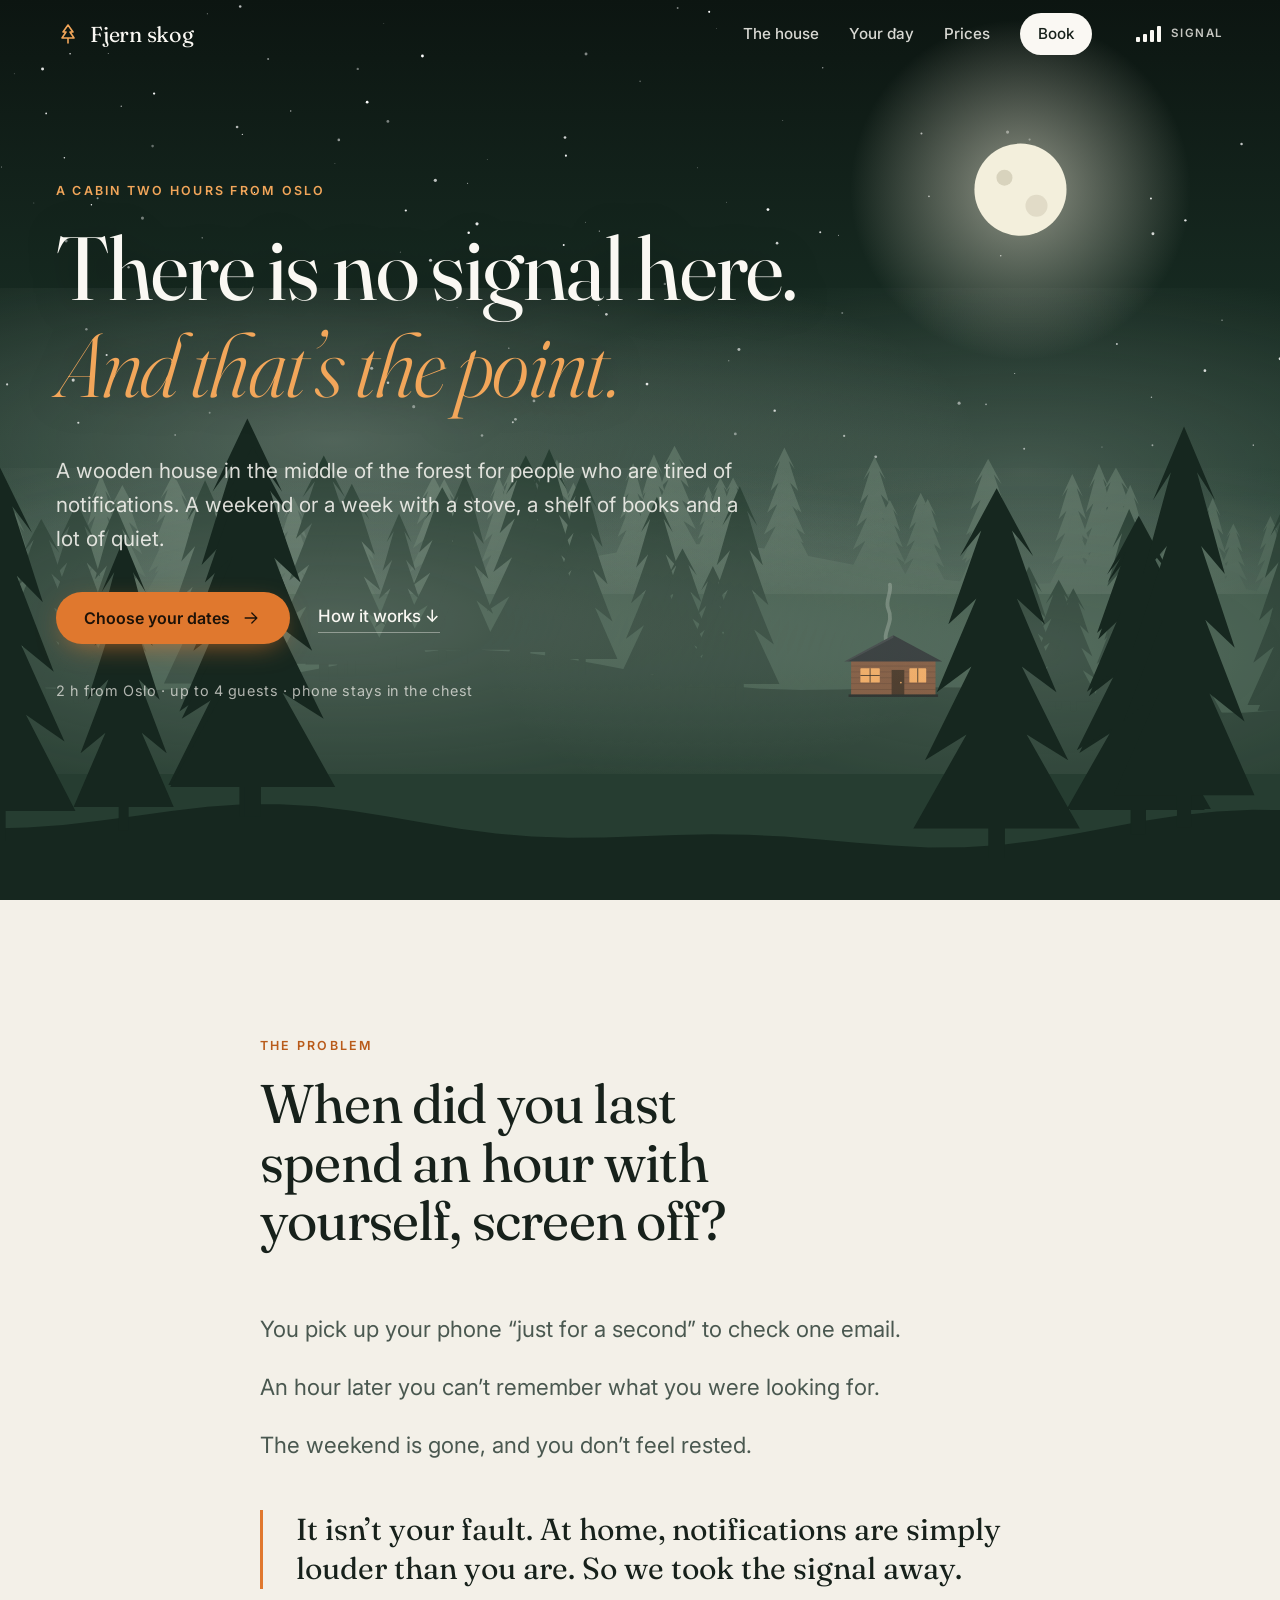
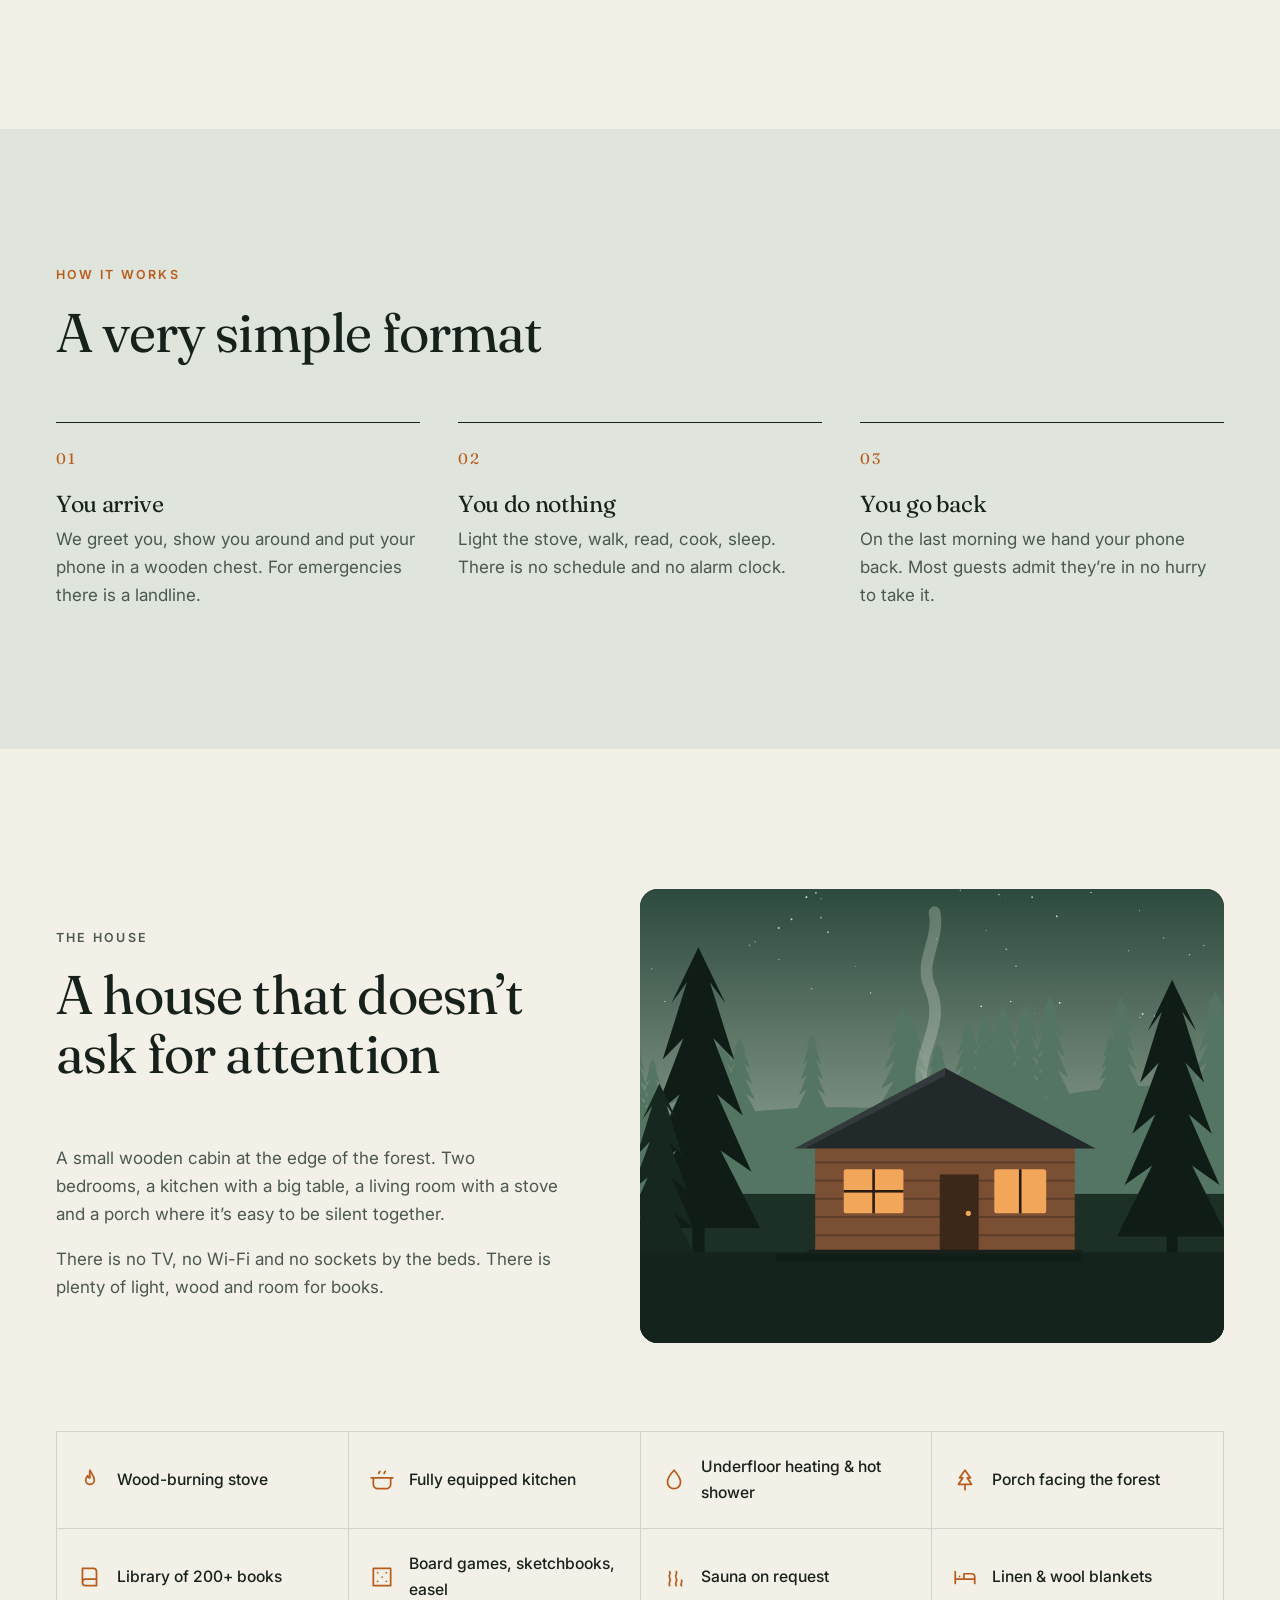
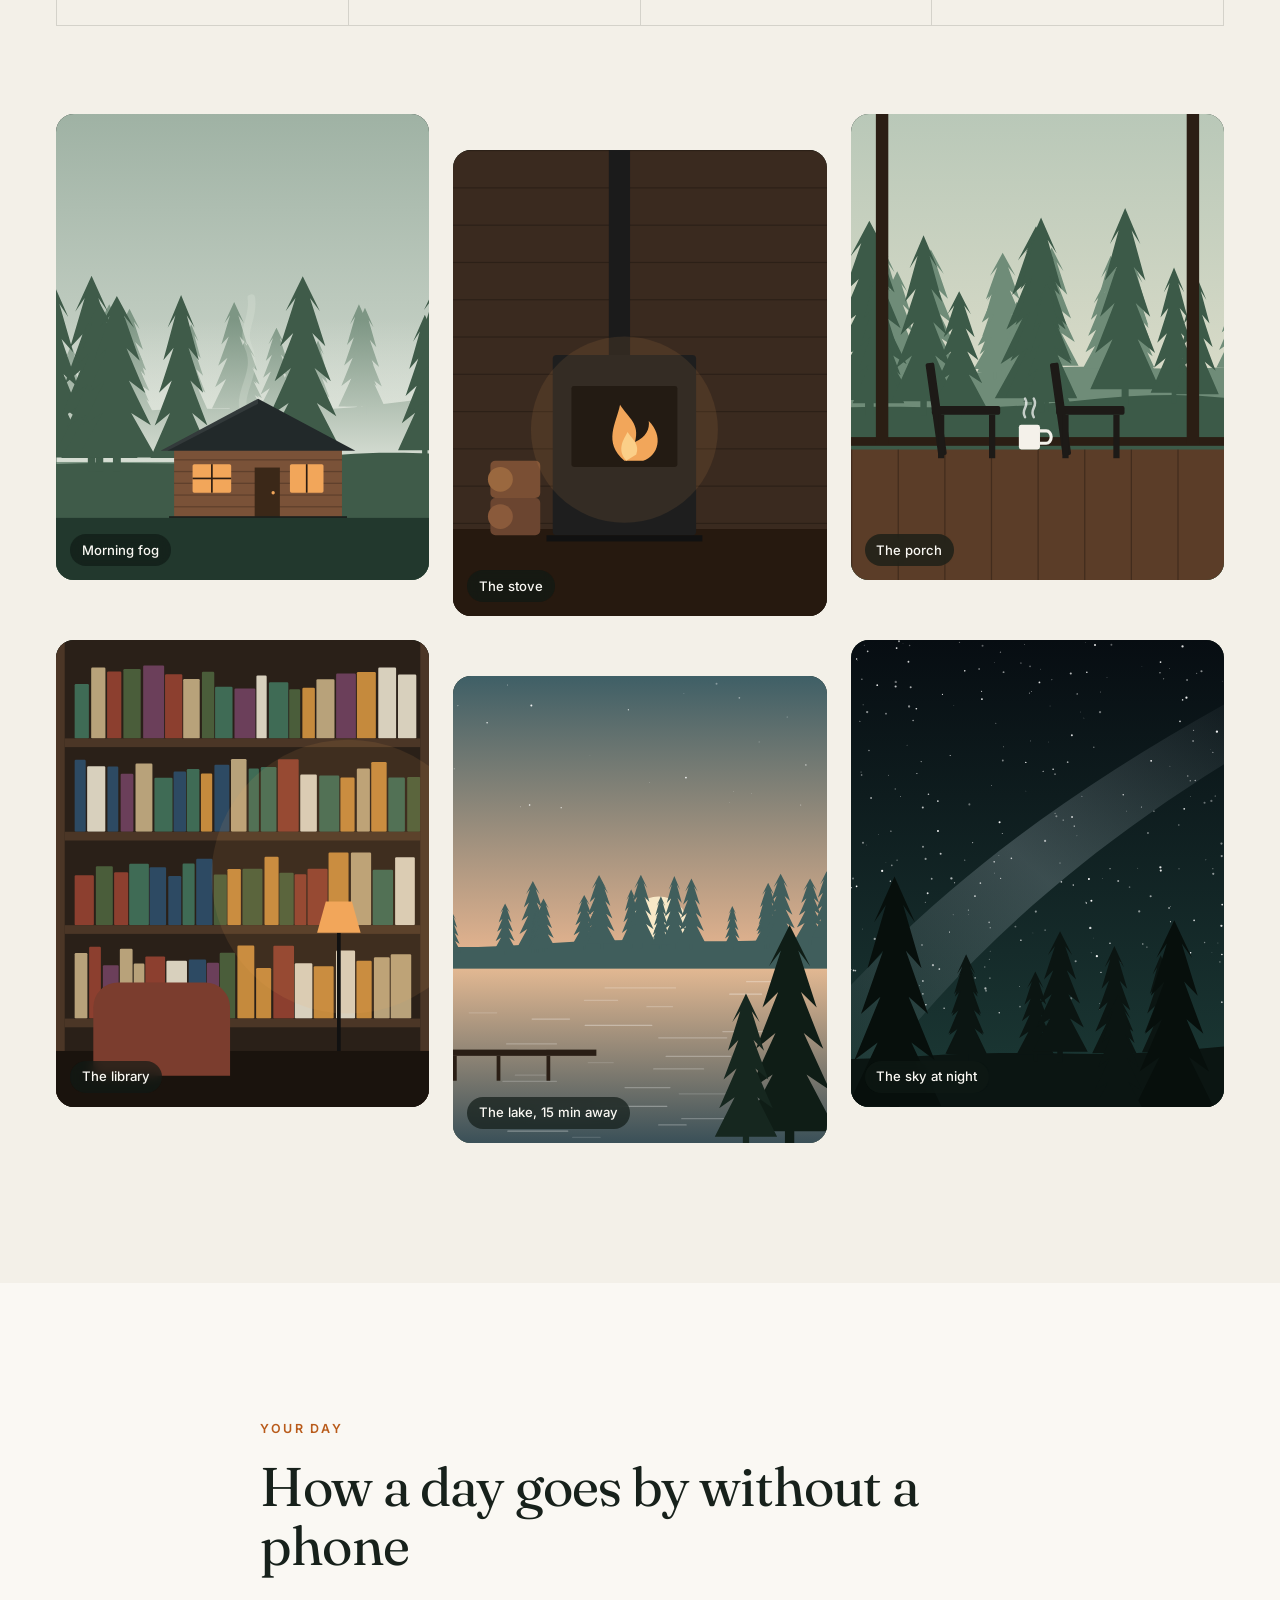
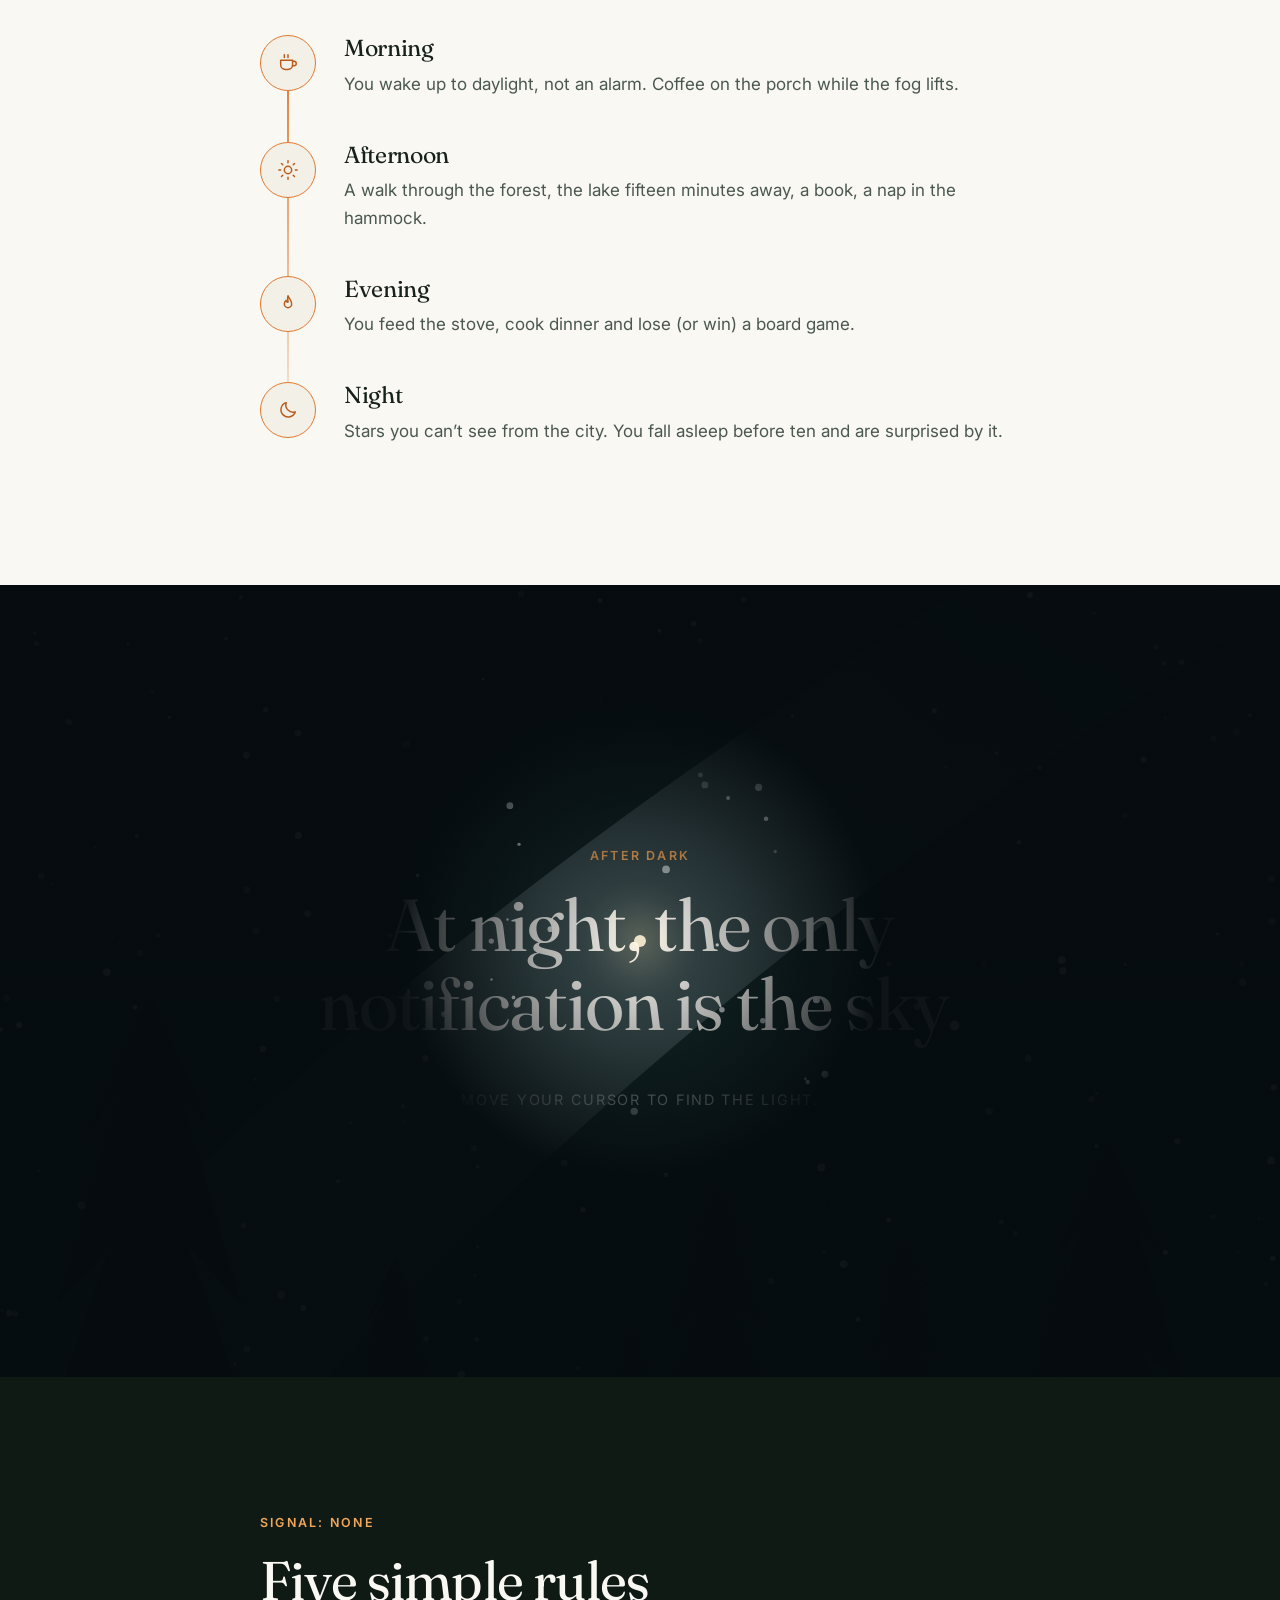
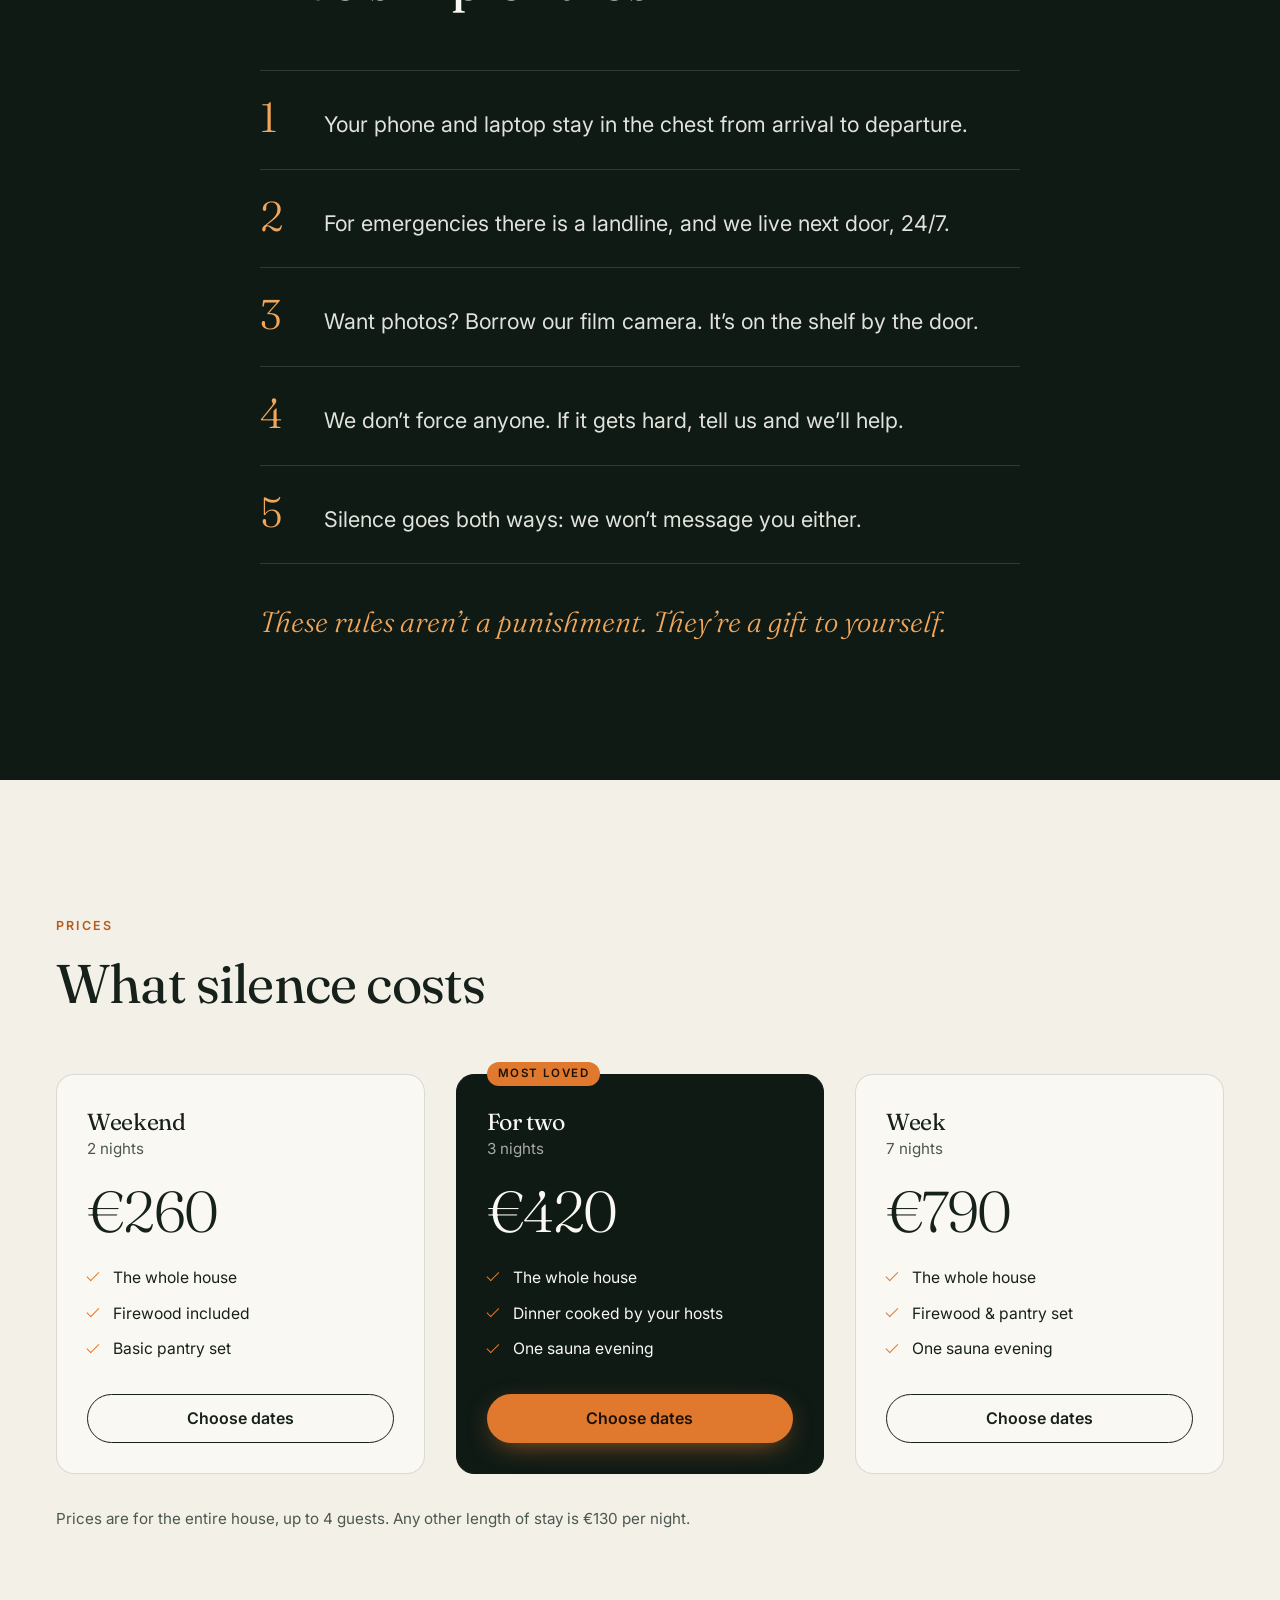
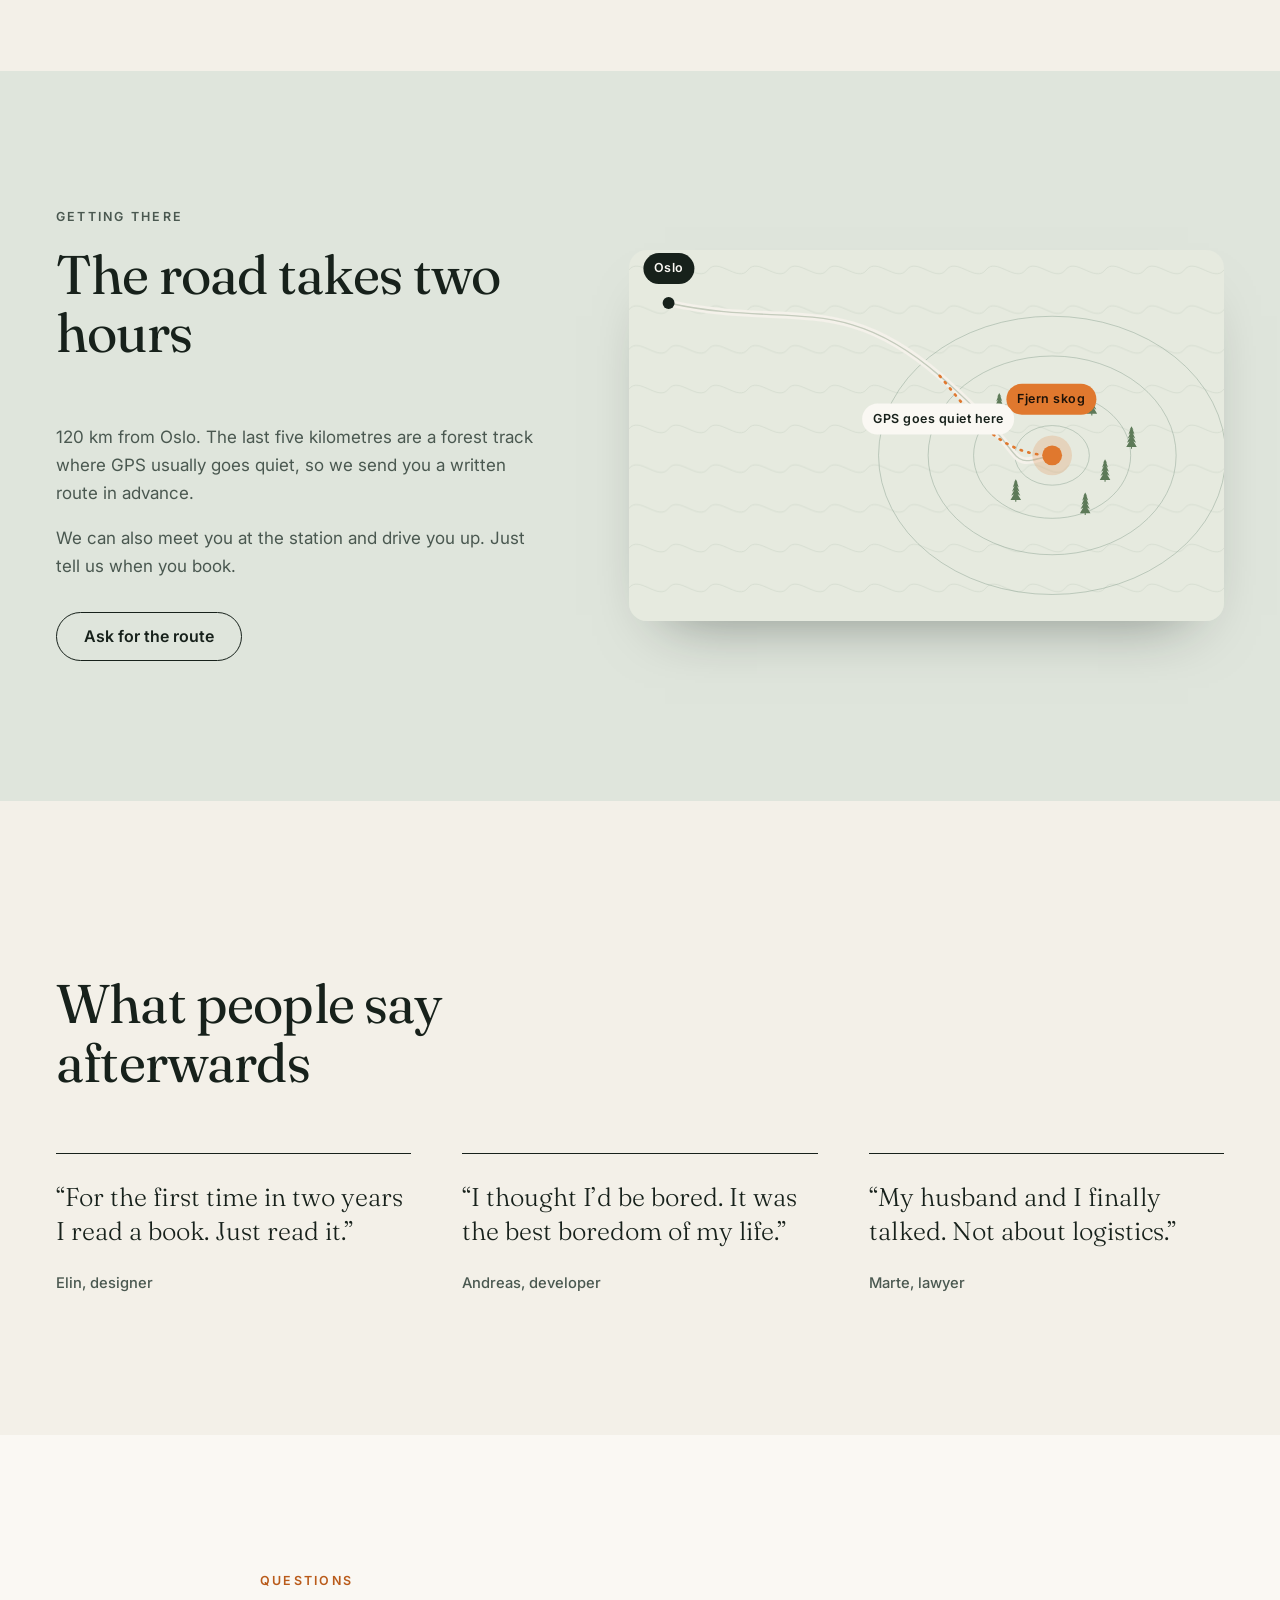
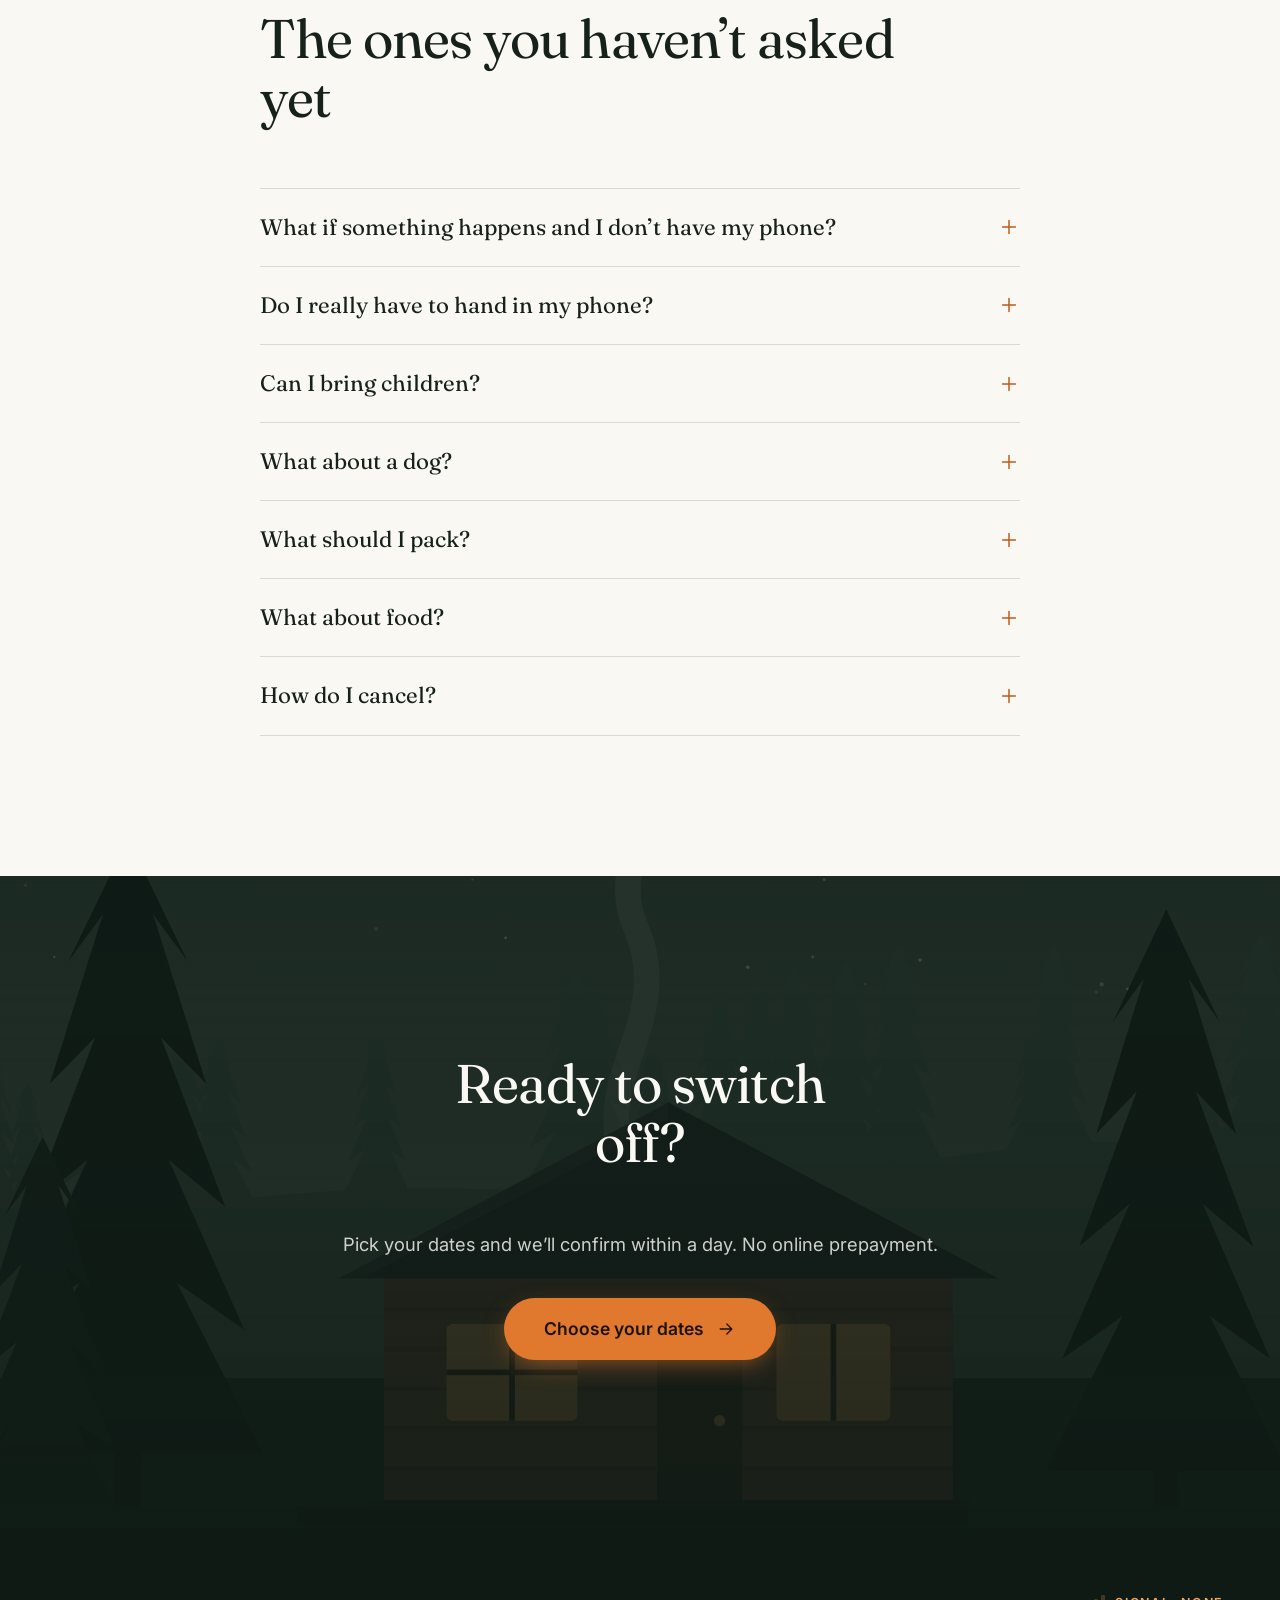
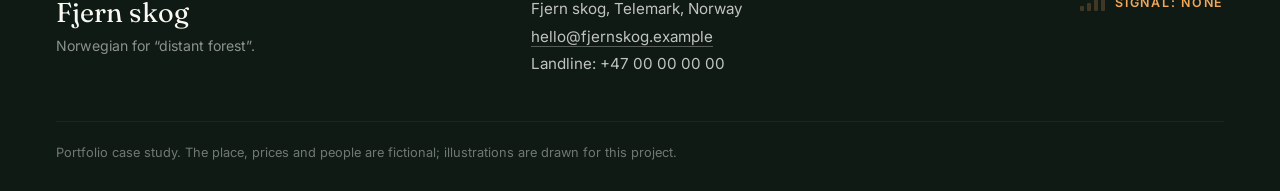
==== commit 1339d664: "Add Fjern skog: landing page and booking site Static, dependency-free site for a no-signal forest ca" ====
--- a/fjern-skog/index.html
+++ b/fjern-skog/index.html
@@ -1,329 +1,338 @@
-<!doctype html>
+<!DOCTYPE html>
 <html lang="en">
 <head>
-<meta charset="utf-8">
-<meta name="viewport" content="width=device-width, initial-scale=1">
-<title>Fjern Skog — A hidden retreat in the heart of the forest</title>
-<meta name="description" content="Fjern Skog is a secluded historic residence hidden deep within an ancient woodland. Silence, nature and distance from everyday life.">
-<meta name="theme-color" content="#16221b">
-<link rel="preconnect" href="https://fonts.googleapis.com">
-<link rel="preconnect" href="https://fonts.gstatic.com" crossorigin>
-<link href="https://fonts.googleapis.com/css2?family=Jost:wght@300;400;500&display=swap" rel="stylesheet">
-<link rel="stylesheet" href="style.css">
+  <meta charset="UTF-8">
+  <meta name="viewport" content="width=device-width, initial-scale=1">
+  <title>Fjern skog — a cabin with no signal</title>
+  <meta name="description" content="Fjern skog is a wooden cabin deep in the forest for people who are tired of notifications. A weekend or a week without your phone.">
+  <meta name="theme-color" content="#0f1a15">
+  <link rel="icon" href="favicon.svg" type="image/svg+xml">
+  <link rel="preconnect" href="https://fonts.googleapis.com">
+  <link rel="preconnect" href="https://fonts.gstatic.com" crossorigin>
+  <link href="https://fonts.googleapis.com/css2?family=Fraunces:opsz,wght@9..144,300;9..144,400;9..144,600&family=Inter:wght@400;500;600&display=swap" rel="stylesheet">
+  <script>document.documentElement.classList.add('js')</script>
+  <link rel="stylesheet" href="css/style.css">
+  <script defer src="js/main.js"></script>
 </head>
 <body>
 
-<div class="curtain" id="curtain" aria-hidden="true"></div>
-
-<header class="nav" id="nav">
-  <a class="nav__brand" href="#top">Fjern skog</a>
-  <nav class="nav__links" aria-label="Main">
-    <a href="#house">The House</a>
-    <a href="#orchard">Orchard</a>
-    <a href="#sauna">Sauna</a>
-    <a href="#bath">Bath</a>
-    <a href="#gallery">Gallery</a>
-    <a href="#stay" class="nav__stay">Stay</a>
+<!-- SVG icon sprite -->
+<svg width="0" height="0" style="position:absolute" aria-hidden="true">
+  <defs>
+    <symbol id="i-flame" viewBox="0 0 24 24"><path d="M12 3c1 3 4 5 4 9a4 4 0 0 1-8 0c0-2 1-3 2-4 0 2 1 2 2 2 0-3-1-4 0-7z"/></symbol>
+    <symbol id="i-pot" viewBox="0 0 24 24"><path d="M4 10h16v6a4 4 0 0 1-4 4H8a4 4 0 0 1-4-4v-6zM2 10h20M9 6c0-1 1-1 1-2M14 6c0-1 1-1 1-2"/></symbol>
+    <symbol id="i-drop" viewBox="0 0 24 24"><path d="M12 3s6 6.5 6 11a6 6 0 0 1-12 0c0-4.5 6-11 6-11z"/></symbol>
+    <symbol id="i-tree" viewBox="0 0 24 24"><path d="M12 3l5 7h-3l4 6H6l4-6H7l5-7zM12 16v5"/></symbol>
+    <symbol id="i-book" viewBox="0 0 24 24"><path d="M5 4h10a3 3 0 0 1 3 3v13H8a3 3 0 0 1-3-3V4zM5 17a3 3 0 0 1 3-3h10"/></symbol>
+    <symbol id="i-dice" viewBox="0 0 24 24"><path d="M4 4h16v16H4zM8 8h.01M16 8h.01M12 12h.01M8 16h.01M16 16h.01"/></symbol>
+    <symbol id="i-steam" viewBox="0 0 24 24"><path d="M8 20c-2-3 2-4 0-7s2-4 0-6M14 20c-2-3 2-4 0-7s2-4 0-6M19 20c-1.500-2 1-3 0-5"/></symbol>
+    <symbol id="i-bed" viewBox="0 0 24 24"><path d="M3 18V7M3 14h18v4M21 14v-2a3 3 0 0 0-3-3h-7v5M7 11.500h.01"/></symbol>
+    <symbol id="i-phone" viewBox="0 0 24 24"><path d="M8 3h8a1 1 0 0 1 1 1v16a1 1 0 0 1-1 1H8a1 1 0 0 1-1-1V4a1 1 0 0 1 1-1zM11 18h2"/></symbol>
+    <symbol id="i-arrow" viewBox="0 0 24 24"><path d="M5 12h14M13 6l6 6-6 6"/></symbol>
+    <symbol id="i-sun" viewBox="0 0 24 24"><path d="M12 8a4 4 0 1 0 0 8 4 4 0 0 0 0-8zM12 2v2M12 20v2M2 12h2M20 12h2M4.900 4.900l1.400 1.400M17.700 17.700l1.400 1.400M4.900 19.100l1.400-1.400M17.700 6.300l1.400-1.400"/></symbol>
+    <symbol id="i-coffee" viewBox="0 0 24 24"><path d="M4 9h13v5a5 5 0 0 1-5 5H9a5 5 0 0 1-5-5V9zM17 10h1.500a2.500 2.500 0 0 1 0 5H17M8 3v3M12 3v3"/></symbol>
+    <symbol id="i-moon" viewBox="0 0 24 24"><path d="M20 14A8 8 0 0 1 10 4a8 8 0 1 0 10 10z"/></symbol>
+    <symbol id="i-plus" viewBox="0 0 24 24"><path d="M12 5v14M5 12h14"/></symbol>
+  </defs>
+</svg>
+
+<a class="skip" href="#main">Skip to content</a>
+
+<header class="site-header" id="header">
+  <a class="brand" href="#top" aria-label="Fjern skog — home">
+    <svg class="brand__mark" viewBox="0 0 24 24" aria-hidden="true"><use href="#i-tree"/></svg>
+    <span>Fjern skog</span>
+  </a>
+  <nav class="nav" id="nav" aria-label="Main">
+    <a href="#house">The house</a>
+    <a href="#day">Your day</a>
+    <a href="#prices">Prices</a>
+    <a class="nav__book" href="booking.html">Book</a>
   </nav>
-  <button class="nav__toggle" id="menuBtn" aria-label="Open menu" aria-expanded="false" aria-controls="menu"><span></span><span></span></button>
+  <div class="signal" id="signal" role="img" aria-label="Signal strength: full">
+    <span class="signal__bars" aria-hidden="true">
+      <i></i><i></i><i></i><i></i>
+    </span>
+    <span class="signal__label" id="signal-label" aria-hidden="true">Signal</span>
+  </div>
+  <button class="menu-btn" id="menu-btn" aria-expanded="false" aria-controls="nav" aria-label="Menu">
+    <span></span><span></span>
+  </button>
 </header>
 
-<div class="menu" id="menu" aria-hidden="true">
-  <nav aria-label="Mobile">
-    <a href="#top"><i>·</i>Fjern skog</a>
-    <a href="#house"><i>I</i>The House</a>
-    <a href="#orchard"><i>II</i>Orchard</a>
-    <a href="#sauna"><i>IV</i>Sauna</a>
-    <a href="#bath"><i>III</i>Bath</a>
-    <a href="#gallery"><i>VI</i>Gallery</a>
-    <a href="#stay"><i>VII</i>Stay</a>
-  </nav>
-  <p class="menu__foot">A secluded residence in the woods.</p>
-</div>
-
-<main id="top">
-
-<!-- HERO -->
-<section class="hero" id="hero">
-  <div class="hero__sticky">
-    <div class="layer layer--sky" data-speed="0.05"><img src="img/hero.jpg" alt="An old house among dark trees at dusk" fetchpriority="high"></div>
-    <div class="layer layer--house" data-speed="0.10">
-      <svg viewBox="0 0 800 500" preserveAspectRatio="xMidYMax slice" aria-hidden="true">
-        <g fill="#0d130f">
-          <path d="M120 500V300l70-60 30 20V190l60-40 60 40v70l40-30 60 50v280z" opacity=".0"/>
-        </g>
-      </svg>
-      <div class="glow glow--a"></div><div class="glow glow--b"></div><div class="glow glow--c"></div>
-    </div>
-    <div class="layer layer--mist1" data-speed="0.22"></div>
-    <div class="layer layer--trees-far" data-speed="0.30">
-      <svg viewBox="0 0 1600 900" preserveAspectRatio="xMidYMax slice" aria-hidden="true">
-        <g fill="#0c1410" opacity=".82">
-          <path d="M0 900V420l30-90 20 120 30-200 25 210 35-140 20 160 40-220 25 240 30-120 20 150 40-260 30 280 20-100 30 180 30-240 30 260 40-180 25 200 30-300 30 320 30-140 25 190 40-230 30 250 20-110 40 170 30-280 25 260 30-160 30 190 30-220 30 240 20-120 30 170 40-250 30 260 30-130 30 170 30-210 25 230 40-190 30 170 30-260 30 280 20-140 30 180 30-240 30 220 40-160 30 200 30-300 30 300 20-120 30 170 30-220 30 250 30-160 40 200 30-270 30 250 25-130 30 190 30-230 20 220 20 100V900z"/>
-        </g>
-      </svg>
-    </div>
-    <div class="layer layer--mist2" data-speed="0.40"></div>
-    <div class="layer layer--trees-near" data-speed="0.65">
-      <svg class="tree tree--l" viewBox="0 0 600 1000" preserveAspectRatio="xMinYMax meet" aria-hidden="true">
-        <g fill="#070b08">
-          <path d="M0 1000V0h120c-10 200 10 420 60 640 20 120 30 240 20 360z"/>
-          <path d="M100 300c90-40 200-70 330-60 60 5 120 30 170 70-70-10-120-10-190 10-110 30-200 70-310 130z"/>
-          <path d="M120 520c110-20 210-10 300 30 40 20 90 50 120 90-70-30-130-40-200-30-90 15-160 40-240 70z"/>
-          <path d="M90 130c80-30 170-40 250-20 60 15 110 45 150 80-60-20-110-25-170-15-80 15-150 30-230 55z"/>
-        </g>
-      </svg>
-      <svg class="tree tree--r" viewBox="0 0 600 1000" preserveAspectRatio="xMaxYMax meet" aria-hidden="true">
-        <g fill="#070b08" transform="translate(600 0) scale(-1 1)">
-          <path d="M0 1000V0h140c-20 180 0 420 50 620 25 120 40 250 30 380z"/>
-          <path d="M110 240c100-50 210-70 340-50 60 10 110 40 150 80-70-15-120-10-190 15-110 35-200 80-300 150z"/>
-          <path d="M130 480c110-30 220-20 300 20 50 25 90 55 120 100-70-35-130-45-200-35-90 15-160 45-220 80z"/>
-          <path d="M80 60c80-30 170-40 260-20 60 15 110 50 150 90-60-25-110-30-170-20-80 15-150 35-240 60z"/>
-        </g>
-      </svg>
-      <svg class="branch" viewBox="0 0 1600 400" preserveAspectRatio="none" aria-hidden="true">
-        <g fill="none" stroke="#070b08" stroke-linecap="round">
-          <path d="M0 40C200 60 300 150 520 130s380-90 560-60 340 100 520 60" stroke-width="10"/>
-          <path d="M380 120c30 60 20 120 60 170M780 95c-20 70 10 130-20 200M1180 90c30 50 20 110 70 160M620 130c-40 40-60 90-100 120" stroke-width="5"/>
-        </g>
-        <g fill="#070b08" opacity=".9">
-          <ellipse cx="440" cy="290" rx="16" ry="34" transform="rotate(20 440 290)"/><ellipse cx="760" cy="300" rx="14" ry="30" transform="rotate(-15 760 300)"/>
-          <ellipse cx="1250" cy="260" rx="15" ry="32" transform="rotate(25 1250 260)"/><ellipse cx="520" cy="250" rx="13" ry="28" transform="rotate(-30 520 250)"/>
-          <ellipse cx="960" cy="150" rx="14" ry="30" transform="rotate(10 960 150)"/><ellipse cx="220" cy="130" rx="15" ry="32" transform="rotate(-20 220 130)"/>
-        </g>
-      </svg>
-    </div>
-    <div class="layer layer--mist3" data-speed="0.9"></div>
-    <div class="layer layer--veil" id="veil"></div>
-
-    <div class="hero__content" id="heroContent">
-      <p class="label hero__kicker">Est. in the woods · Anno MDCCCXLVII</p>
-      <h1 class="hero__title">Fjern skog</h1>
-      <p class="hero__sub">A hidden retreat in the heart of the forest.</p>
+<main id="main">
+
+  <!-- 1. HERO -->
+  <section class="hero" id="top">
+    <div class="hero__scene" aria-hidden="true">
+      <img class="layer layer--sky" src="assets/illustrations/hero-sky.svg" alt="" data-speed="0.32">
+      <img class="layer layer--back" src="assets/illustrations/hero-back.svg" alt="" data-speed="0.22">
+      <div class="hero__fog hero__fog--a"></div>
+      <img class="layer layer--mid" src="assets/illustrations/hero-mid.svg" alt="" data-speed="0.12">
+      <div class="hero__fog hero__fog--b"></div>
+      <img class="layer layer--front" src="assets/illustrations/hero-front.svg" alt="" data-speed="0.03">
+    </div>
+    <div class="hero__inner">
+      <p class="eyebrow">A cabin two hours from Oslo</p>
+      <h1>There is no signal here.<br><em>And that’s the point.</em></h1>
+      <p class="lead">A wooden house in the middle of the forest for people who are tired of notifications. A weekend or a week with a stove, a shelf of books and a lot of quiet.</p>
       <div class="hero__cta">
-        <a href="#house" class="btn btn--solid">Discover the house</a>
-        <a href="#stay" class="btn btn--ghost">Stay for a while</a>
-      </div>
-    </div>
-    <a href="#house" class="scrollcue" aria-label="Scroll"><span>Scroll</span><i></i></a>
-  </div>
-</section>
-
-<!-- I THE HOUSE -->
-<section class="chapter" id="house">
-  <div class="wrap grid grid--house">
-    <header class="ch-head reveal">
-      <span class="ch-num">I</span>
-      <span class="label">Chapter one</span>
-      <h2>The House</h2>
-      <span class="rule"></span>
-    </header>
-    <div class="house__text reveal">
-      <p class="dropcap">Fjern Skog is an old residence hidden deep within the forest, reached by a single track that the woods have half forgotten. It was built for those who wished to be elsewhere — and it has kept that promise for well over a century.</p>
-      <p>Inside, the rooms are low-lit and unhurried. Candles stand on worn oak, a fireplace holds the evening, and painted faces of long-departed owners regard the guest from heavy frames. It is designed for those seeking silence, nature and distance from everyday life.</p>
-      <p class="aside">No signal is promised. Only the sound of wind in the crowns, and a kettle.</p>
-    </div>
-    <figure class="fig fig--tall reveal-img">
-      <div class="imgwrap"><img data-parallax="0.08" src="img/house.jpg" alt="Antique interior with candles and old paintings" loading="lazy"></div>
-      <figcaption><span>Pl. I</span> The long room, lit at dusk.</figcaption>
-    </figure>
-    <figure class="fig fig--small reveal-img">
-      <div class="imgwrap"><img data-parallax="0.05" src="img/candles.jpg" alt="Candles on an old table" loading="lazy"></div>
-      <figcaption><span>Pl. II</span> Candles, beeswax and oak.</figcaption>
-    </figure>
-  </div>
-</section>
-
-<div class="divider"><span>❦</span></div>
-
-<!-- II THE ORCHARD -->
-<section class="chapter chapter--dark" id="orchard">
-  <div class="wrap grid grid--orchard">
-    <figure class="fig fig--wide reveal-img">
-      <div class="imgwrap"><img data-parallax="0.08" src="img/orchard.jpg" alt="An overgrown orchard of old fruit trees" loading="lazy"></div>
-      <figcaption><span>Pl. III</span> The orchard, untended since before living memory.</figcaption>
-    </figure>
-    <div class="orchard__text reveal">
-      <header class="ch-head">
-        <span class="ch-num">II</span>
-        <span class="label">Chapter two</span>
-        <h2>The Orchard</h2>
-        <span class="rule"></span>
-      </header>
-      <p class="dropcap">Behind the house the garden gave up long ago — and is better for it. Old apple, pear and plum trees lean into one another, their trunks furred with moss, the grass grown to the knee.</p>
-      <p>In autumn the fruit falls where it will. Walk slowly. Take what you like, and leave the rest to the deer.</p>
-    </div>
-    <figure class="fig fig--small fig--right reveal-img">
-      <div class="imgwrap"><img data-parallax="0.05" src="img/apples.jpg" alt="Fallen fruit in the grass" loading="lazy"></div>
-      <figcaption><span>Pl. IV</span> Windfalls, September.</figcaption>
-    </figure>
-  </div>
-</section>
-
-<!-- III THE BATH -->
-<section class="chapter" id="bath">
-  <div class="wrap grid grid--bath">
-    <header class="ch-head reveal">
-      <span class="ch-num">III</span>
-      <span class="label">Chapter three</span>
-      <h2>The Bath</h2>
-      <span class="rule"></span>
-    </header>
-    <figure class="fig fig--full reveal-img">
-      <div class="imgwrap"><img data-parallax="0.07" src="img/bath.jpg" alt="A freestanding bathtub beside a large window overlooking the forest" loading="lazy"></div>
-      <figcaption><span>Pl. V</span> A freestanding tub before the tall window.</figcaption>
-    </figure>
-    <div class="bath__text reveal">
-      <p>A vintage freestanding bath sits beside a great window, and beyond the glass there is only forest. Fill it slowly. Let the light go blue, then grey, then out.</p>
-    </div>
-  </div>
-</section>
-
-<!-- IV THE SAUNA -->
-<section class="chapter chapter--dark" id="sauna">
-  <div class="wrap grid grid--sauna">
-    <div class="sauna__text reveal">
-      <header class="ch-head">
-        <span class="ch-num">IV</span>
-        <span class="label">Chapter four</span>
-        <h2>The Sauna</h2>
-        <span class="rule"></span>
-      </header>
-      <p class="dropcap">Down a short path, among the pines, stands a small wooden sauna — dark with smoke, intimate, made for two or three at most. Heat, birch and the smell of resin.</p>
-      <p>Afterwards, stand outside in the cold until the steam lifts off your shoulders and the forest returns.</p>
-    </div>
-    <figure class="fig fig--tall reveal-img">
-      <div class="imgwrap"><img data-parallax="0.08" src="img/sauna.jpg" alt="A small wooden sauna surrounded by nature" loading="lazy"></div>
-      <figcaption><span>Pl. VI</span> The sauna, among the pines.</figcaption>
-    </figure>
-  </div>
-</section>
-
-<!-- V THE FIREPLACE -->
-<section class="chapter" id="fireplace">
-  <div class="wrap grid grid--fire">
-    <figure class="fig fig--wide reveal-img">
-      <div class="imgwrap"><img data-parallax="0.08" src="img/fireplace.jpg" alt="Fireplace, candles and antique furniture in the evening" loading="lazy"></div>
-      <figcaption><span>Pl. VII</span> The hearth, after supper.</figcaption>
-    </figure>
-    <div class="fire__text reveal">
-      <header class="ch-head">
-        <span class="ch-num">V</span>
-        <span class="label">Chapter five</span>
-        <h2>The Fireplace</h2>
-        <span class="rule"></span>
-      </header>
-      <p class="dropcap">Evenings gather around the hearth: a fire that must be tended, candles in pewter, a worn armchair with a book left open on its arm.</p>
-      <p>There is nowhere else to be.</p>
-    </div>
-  </div>
-</section>
-
-<!-- VI THE DETAILS / GALLERY -->
-<section class="chapter chapter--dark" id="gallery">
-  <div class="wrap">
-    <header class="ch-head ch-head--center reveal">
-      <span class="ch-num">VI</span>
-      <span class="label">Chapter six</span>
-      <h2>The Details</h2>
-      <span class="rule"></span>
-      <p class="lead">Books, ceramics, paintings, candles, wood — small things that have outlived their owners.</p>
-    </header>
-    <div class="gallery">
-      <figure class="g g1 reveal-img"><div class="imgwrap"><img data-parallax="0.04" src="img/d-books.jpg" alt="Old books" loading="lazy"></div><figcaption><span>i.</span> Books</figcaption></figure>
-      <figure class="g g2 reveal-img"><div class="imgwrap"><img data-parallax="0.04" src="img/d-ceramics.jpg" alt="Ceramics" loading="lazy"></div><figcaption><span>ii.</span> Ceramics</figcaption></figure>
-      <figure class="g g3 reveal-img"><div class="imgwrap"><img data-parallax="0.04" src="img/d-painting.jpg" alt="An old painting" loading="lazy"></div><figcaption><span>iii.</span> Paintings</figcaption></figure>
-      <figure class="g g4 reveal-img"><div class="imgwrap"><img data-parallax="0.04" src="img/d-candle.jpg" alt="A candle" loading="lazy"></div><figcaption><span>iv.</span> Candles</figcaption></figure>
-      <figure class="g g5 reveal-img"><div class="imgwrap"><img data-parallax="0.04" src="img/d-wood.jpg" alt="Weathered wood" loading="lazy"></div><figcaption><span>v.</span> Wood</figcaption></figure>
-      <figure class="g g6 reveal-img"><div class="imgwrap"><img data-parallax="0.04" src="img/d-object.jpg" alt="A small vintage object" loading="lazy"></div><figcaption><span>vi.</span> Small objects</figcaption></figure>
-    </div>
-  </div>
-</section>
-
-<!-- VII STAY -->
-<section class="chapter chapter--stay" id="stay">
-  <div class="wrap">
-    <header class="ch-head ch-head--center reveal">
-      <span class="ch-num">VII</span>
-      <span class="label">Stay at Fjern skog</span>
-      <h2>Your stay begins here</h2>
-      <span class="rule"></span>
-    </header>
-
-    <div class="stay">
-      <div class="stay__info reveal">
-        <h3 class="label">The residence</h3>
-        <p>Four bedrooms, a library, a kitchen with a wood stove, and the whole of the forest. The house is let to one party at a time.</p>
-        <h3 class="label">Amenities</h3>
-        <ul class="amen">
-          <li>Open fireplaces &amp; wood stove</li>
-          <li>Freestanding bath</li>
-          <li>Private wood-fired sauna</li>
-          <li>Orchard &amp; walking trails</li>
-          <li>Library of some 900 books</li>
-          <li>Linen, wool blankets, firewood</li>
-        </ul>
-        <h3 class="label">Location</h3>
-        <p>Deep in an ancient woodland, some ninety minutes from the nearest town. Directions are sent with your confirmation.</p>
-      </div>
-
-      <form class="book reveal" id="bookForm" novalidate>
-        <div class="book__row">
-          <label class="field"><span class="label">Arrival date</span><input type="date" id="arrive" required></label>
-          <label class="field"><span class="label">Departure date</span><input type="date" id="depart" required></label>
+        <a class="btn btn--ember" href="booking.html">Choose your dates <svg class="ico"><use href="#i-arrow"/></svg></a>
+        <a class="link-arrow" href="#how">How it works ↓</a>
+      </div>
+      <p class="hero__meta">2 h from Oslo · up to 4 guests · phone stays in the chest</p>
+    </div>
+  </section>
+
+  <!-- 2. PROBLEM -->
+  <section class="section problem" id="problem">
+    <div class="wrap wrap--narrow">
+      <p class="eyebrow eyebrow--dark reveal">The problem</p>
+      <h2 class="reveal">When did you last spend an hour with yourself, screen off?</h2>
+      <div class="problem__text reveal">
+        <p>You pick up your phone “just for a second” to check one email.</p>
+        <p>An hour later you can’t remember what you were looking for.</p>
+        <p>The weekend is gone, and you don’t feel rested.</p>
+        <p class="problem__turn">It isn’t your fault. At home, notifications are simply louder than you are. So we took the signal away.</p>
+      </div>
+    </div>
+  </section>
+
+  <!-- 3. HOW IT WORKS -->
+  <section class="section how" id="how">
+    <div class="wrap">
+      <p class="eyebrow eyebrow--dark reveal">How it works</p>
+      <h2 class="reveal">A very simple format</h2>
+      <ol class="steps">
+        <li class="step reveal">
+          <span class="step__num">01</span>
+          <h3>You arrive</h3>
+          <p>We greet you, show you around and put your phone in a wooden chest. For emergencies there is a landline.</p>
+        </li>
+        <li class="step reveal">
+          <span class="step__num">02</span>
+          <h3>You do nothing</h3>
+          <p>Light the stove, walk, read, cook, sleep. There is no schedule and no alarm clock.</p>
+        </li>
+        <li class="step reveal">
+          <span class="step__num">03</span>
+          <h3>You go back</h3>
+          <p>On the last morning we hand your phone back. Most guests admit they’re in no hurry to take it.</p>
+        </li>
+      </ol>
+    </div>
+  </section>
+
+  <!-- 4. HOUSE -->
+  <section class="section house" id="house">
+    <div class="wrap">
+      <div class="house__intro">
+        <div>
+          <p class="eyebrow eyebrow--dark reveal">The house</p>
+          <h2 class="reveal">A house that doesn’t ask for attention</h2>
+          <p class="reveal">A small wooden cabin at the edge of the forest. Two bedrooms, a kitchen with a big table, a living room with a stove and a porch where it’s easy to be silent together.</p>
+          <p class="reveal">There is no TV, no Wi-Fi and no sockets by the beds. There is plenty of light, wood and room for books.</p>
         </div>
-        <div class="book__row">
-          <div class="field">
-            <span class="label">Guests</span>
-            <div class="stepper" role="group" aria-label="Guests">
-              <button type="button" id="gMinus" aria-label="Fewer guests">−</button>
-              <output id="gCount">2</output>
-              <button type="button" id="gPlus" aria-label="More guests">+</button>
-            </div>
-          </div>
-          <label class="field"><span class="label">Accommodation</span>
-            <select id="acc">
-              <option value="house">The whole house</option>
-              <option value="library">The Library Wing (2 guests)</option>
-              <option value="orchard">The Orchard Room (2 guests)</option>
-            </select>
-          </label>
-        </div>
-        <div class="avail" id="avail" role="status" aria-live="polite">
-          <span class="avail__dot"></span><span id="availText">Choose your dates to check availability.</span>
-        </div>
-        <div class="book__row">
-          <label class="field"><span class="label">Name</span><input type="text" id="name" autocomplete="name" placeholder="Your name"></label>
-          <label class="field"><span class="label">Email</span><input type="email" id="email" autocomplete="email" placeholder="you@example.com"></label>
-        </div>
-        <button class="btn btn--solid btn--block" type="submit" id="bookBtn">Stay for a while</button>
-        <p class="book__note">A booking request — no payment is taken. We reply by letter within two days.</p>
-        <p class="book__done" id="bookDone" hidden></p>
-      </form>
-    </div>
-  </div>
-</section>
-
+        <figure class="ph ph--wide reveal" data-photo="assets/photos/house-wide.jpg">
+          <img src="assets/illustrations/cabin.svg" alt="Illustration of the cabin at dusk with lit windows and smoke from the chimney" loading="lazy">
+        </figure>
+      </div>
+
+      <ul class="amenities">
+        <li class="reveal"><svg class="ico"><use href="#i-flame"/></svg>Wood-burning stove</li>
+        <li class="reveal"><svg class="ico"><use href="#i-pot"/></svg>Fully equipped kitchen</li>
+        <li class="reveal"><svg class="ico"><use href="#i-drop"/></svg>Underfloor heating &amp; hot shower</li>
+        <li class="reveal"><svg class="ico"><use href="#i-tree"/></svg>Porch facing the forest</li>
+        <li class="reveal"><svg class="ico"><use href="#i-book"/></svg>Library of 200+ books</li>
+        <li class="reveal"><svg class="ico"><use href="#i-dice"/></svg>Board games, sketchbooks, easel</li>
+        <li class="reveal"><svg class="ico"><use href="#i-steam"/></svg>Sauna on request</li>
+        <li class="reveal"><svg class="ico"><use href="#i-bed"/></svg>Linen &amp; wool blankets</li>
+      </ul>
+
+      <div class="gallery" aria-label="Gallery">
+        <figure class="ph reveal" data-photo="assets/photos/exterior.jpg"><img src="assets/illustrations/tile-exterior.svg" alt="The cabin in morning fog" loading="lazy"><figcaption>Morning fog</figcaption></figure>
+        <figure class="ph reveal" data-photo="assets/photos/stove.jpg"><img src="assets/illustrations/tile-stove.svg" alt="The wood-burning stove with a live fire" loading="lazy"><figcaption>The stove</figcaption></figure>
+        <figure class="ph reveal" data-photo="assets/photos/porch.jpg"><img src="assets/illustrations/tile-porch.svg" alt="Two chairs and a cup of coffee on the porch" loading="lazy"><figcaption>The porch</figcaption></figure>
+        <figure class="ph reveal" data-photo="assets/photos/library.jpg"><img src="assets/illustrations/tile-library.svg" alt="A wall of bookshelves with a reading lamp" loading="lazy"><figcaption>The library</figcaption></figure>
+        <figure class="ph reveal" data-photo="assets/photos/lake.jpg"><img src="assets/illustrations/tile-lake.svg" alt="The lake at dawn with a small jetty" loading="lazy"><figcaption>The lake, 15 min away</figcaption></figure>
+        <figure class="ph reveal" data-photo="assets/photos/sky.jpg"><img src="assets/illustrations/tile-sky.svg" alt="Milky Way above the pine trees" loading="lazy"><figcaption>The sky at night</figcaption></figure>
+      </div>
+    </div>
+  </section>
+
+  <!-- 5. YOUR DAY -->
+  <section class="section day" id="day">
+    <div class="wrap wrap--narrow">
+      <p class="eyebrow eyebrow--dark reveal">Your day</p>
+      <h2 class="reveal">How a day goes by without a phone</h2>
+      <ol class="timeline">
+        <li class="reveal">
+          <span class="timeline__icon"><svg class="ico"><use href="#i-coffee"/></svg></span>
+          <div><h3>Morning</h3><p>You wake up to daylight, not an alarm. Coffee on the porch while the fog lifts.</p></div>
+        </li>
+        <li class="reveal">
+          <span class="timeline__icon"><svg class="ico"><use href="#i-sun"/></svg></span>
+          <div><h3>Afternoon</h3><p>A walk through the forest, the lake fifteen minutes away, a book, a nap in the hammock.</p></div>
+        </li>
+        <li class="reveal">
+          <span class="timeline__icon"><svg class="ico"><use href="#i-flame"/></svg></span>
+          <div><h3>Evening</h3><p>You feed the stove, cook dinner and lose (or win) a board game.</p></div>
+        </li>
+        <li class="reveal">
+          <span class="timeline__icon"><svg class="ico"><use href="#i-moon"/></svg></span>
+          <div><h3>Night</h3><p>Stars you can’t see from the city. You fall asleep before ten and are surprised by it.</p></div>
+        </li>
+      </ol>
+    </div>
+  </section>
+
+  <!-- 5b. NIGHT (flashlight) -->
+  <section class="night" id="night" aria-label="Night sky">
+    <div class="night__sky" aria-hidden="true"></div>
+    <div class="night__dark" id="night-dark" aria-hidden="true"></div>
+    <div class="night__content">
+      <p class="eyebrow">After dark</p>
+      <h2>At night, the only notification is the sky.</h2>
+      <p class="night__hint" id="night-hint">Move your cursor to find the light.</p>
+    </div>
+  </section>
+
+  <!-- 6. RULES -->
+  <section class="section rules" id="rules">
+    <div class="wrap wrap--narrow">
+      <p class="eyebrow reveal">Signal: none</p>
+      <h2 class="reveal">Five simple rules</h2>
+      <ol class="rules__list">
+        <li class="reveal"><span>1</span><p>Your phone and laptop stay in the chest from arrival to departure.</p></li>
+        <li class="reveal"><span>2</span><p>For emergencies there is a landline, and we live next door, 24/7.</p></li>
+        <li class="reveal"><span>3</span><p>Want photos? Borrow our film camera. It’s on the shelf by the door.</p></li>
+        <li class="reveal"><span>4</span><p>We don’t force anyone. If it gets hard, tell us and we’ll help.</p></li>
+        <li class="reveal"><span>5</span><p>Silence goes both ways: we won’t message you either.</p></li>
+      </ol>
+      <p class="rules__note reveal">These rules aren’t a punishment. They’re a gift to yourself.</p>
+    </div>
+  </section>
+
+  <!-- 7. PRICES -->
+  <section class="section prices" id="prices">
+    <div class="wrap">
+      <p class="eyebrow eyebrow--dark reveal">Prices</p>
+      <h2 class="reveal">What silence costs</h2>
+      <div class="cards">
+        <article class="card reveal">
+          <h3>Weekend</h3>
+          <p class="card__sub">2 nights</p>
+          <p class="card__price">€260</p>
+          <ul>
+            <li>The whole house</li>
+            <li>Firewood included</li>
+            <li>Basic pantry set</li>
+          </ul>
+          <a class="btn btn--line" href="booking.html?package=weekend">Choose dates</a>
+        </article>
+        <article class="card card--featured reveal">
+          <span class="card__tag">Most loved</span>
+          <h3>For two</h3>
+          <p class="card__sub">3 nights</p>
+          <p class="card__price">€420</p>
+          <ul>
+            <li>The whole house</li>
+            <li>Dinner cooked by your hosts</li>
+            <li>One sauna evening</li>
+          </ul>
+          <a class="btn btn--ember" href="booking.html?package=two">Choose dates</a>
+        </article>
+        <article class="card reveal">
+          <h3>Week</h3>
+          <p class="card__sub">7 nights</p>
+          <p class="card__price">€790</p>
+          <ul>
+            <li>The whole house</li>
+            <li>Firewood &amp; pantry set</li>
+            <li>One sauna evening</li>
+          </ul>
+          <a class="btn btn--line" href="booking.html?package=week">Choose dates</a>
+        </article>
+      </div>
+      <p class="prices__note reveal">Prices are for the entire house, up to 4 guests. Any other length of stay is €130 per night.</p>
+    </div>
+  </section>
+
+  <!-- 8. GETTING THERE -->
+  <section class="section there" id="there">
+    <div class="wrap there__grid">
+      <div>
+        <p class="eyebrow eyebrow--dark reveal">Getting there</p>
+        <h2 class="reveal">The road takes two hours</h2>
+        <p class="reveal">120 km from Oslo. The last five kilometres are a forest track where GPS usually goes quiet, so we send you a written route in advance.</p>
+        <p class="reveal">We can also meet you at the station and drive you up. Just tell us when you book.</p>
+        <a class="btn btn--line reveal" href="booking.html#details">Ask for the route</a>
+      </div>
+      <figure class="map reveal">
+        <img src="assets/illustrations/map.svg" alt="Stylised map: a road from Oslo winds into the forest and ends at the cabin" loading="lazy">
+        <span class="map__pin map__pin--from">Oslo</span>
+        <span class="map__pin map__pin--to">Fjern skog</span>
+        <span class="map__pin map__pin--gps">GPS goes quiet here</span>
+      </figure>
+    </div>
+  </section>
+
+  <!-- 9. TESTIMONIALS -->
+  <section class="section quotes" id="quotes">
+    <div class="wrap">
+      <p class="eyebrow eyebrow--dark reveal">Guests</p>
+      <h2 class="reveal">What people say afterwards</h2>
+      <div class="quotes__grid">
+        <blockquote class="reveal"><p>“For the first time in two years I read a book. Just read it.”</p><footer>Elin, designer</footer></blockquote>
+        <blockquote class="reveal"><p>“I thought I’d be bored. It was the best boredom of my life.”</p><footer>Andreas, developer</footer></blockquote>
+        <blockquote class="reveal"><p>“My husband and I finally talked. Not about logistics.”</p><footer>Marte, lawyer</footer></blockquote>
+      </div>
+    </div>
+  </section>
+
+  <!-- 10. FAQ -->
+  <section class="section faq" id="faq">
+    <div class="wrap wrap--narrow">
+      <p class="eyebrow eyebrow--dark reveal">Questions</p>
+      <h2 class="reveal">The ones you haven’t asked yet</h2>
+      <div class="faq__list">
+        <details class="reveal"><summary>What if something happens and I don’t have my phone?<svg class="ico"><use href="#i-plus"/></svg></summary><p>There is a landline in the hall, and we’re next door around the clock.</p></details>
+        <details class="reveal"><summary>Do I really have to hand in my phone?<svg class="ico"><use href="#i-plus"/></svg></summary><p>Yes, it’s the heart of the format. If you need it, ask for “emergency mode”: one call a day, at the porch.</p></details>
+        <details class="reveal"><summary>Can I bring children?<svg class="ico"><use href="#i-plus"/></svg></summary><p>Yes, from age 6. There are books, board games and a whole forest for them.</p></details>
+        <details class="reveal"><summary>What about a dog?<svg class="ico"><use href="#i-plus"/></svg></summary><p>Dogs are welcome by arrangement. Tell us when you book.</p></details>
+        <details class="reveal"><summary>What should I pack?<svg class="ico"><use href="#i-plus"/></svg></summary><p>Warm clothes, a book you’ve been meaning to read and comfortable shoes. We have the rest.</p></details>
+        <details class="reveal"><summary>What about food?<svg class="ico"><use href="#i-plus"/></svg></summary><p>A basic pantry set is waiting for you. Dinner cooked by your hosts can be added when you book.</p></details>
+        <details class="reveal"><summary>How do I cancel?<svg class="ico"><use href="#i-plus"/></svg></summary><p>Free of charge up to 7 days before arrival.</p></details>
+      </div>
+    </div>
+  </section>
+
+  <!-- 11. FINAL CTA -->
+  <section class="cta" id="book">
+    <div class="cta__inner wrap wrap--narrow">
+      <h2 class="reveal">Ready to switch off?</h2>
+      <p class="reveal">Pick your dates and we’ll confirm within a day. No online prepayment.</p>
+      <a class="btn btn--ember btn--lg reveal" href="booking.html">Choose your dates <svg class="ico"><use href="#i-arrow"/></svg></a>
+    </div>
+  </section>
 </main>
 
+<!-- 12. FOOTER -->
 <footer class="footer">
   <div class="wrap footer__grid">
     <div>
-      <p class="footer__brand">FJERN SKOG</p>
-      <p class="footer__tag">A secluded residence in the woods.</p>
-    </div>
-    <nav aria-label="Footer" class="footer__nav">
-      <a href="#top">Fjern skog</a><a href="#house">The House</a><a href="#orchard">Orchard</a><a href="#sauna">Sauna</a><a href="#bath">Bath</a><a href="#gallery">Gallery</a><a href="#stay">Stay</a>
-    </nav>
-    <ul class="footer__contact">
-      <li><span class="label">Instagram</span><a href="https://instagram.com/fjernskog" rel="noopener">@fjernskog</a></li>
-      <li><span class="label">Email</span><a href="mailto:hello@fjernskog.example">hello@fjernskog.example</a></li>
-      <li><span class="label">Location</span>Deep in the woods, Norway</li>
-    </ul>
+      <p class="footer__brand">Fjern skog</p>
+      <p class="footer__small">Norwegian for “distant forest”.</p>
+    </div>
+    <address>
+      Fjern skog, Telemark, Norway<br>
+      <a href="mailto:hello@fjernskog.example">hello@fjernskog.example</a><br>
+      Landline: +47 00 00 00 00
+    </address>
+    <p class="footer__signal" aria-label="Signal: none"><span class="signal__bars signal__bars--off" aria-hidden="true"><i></i><i></i><i></i><i></i></span> Signal: none</p>
   </div>
-  <p class="footer__legal">❦ &nbsp; © Fjern Skog. Photographs from Unsplash.</p>
+  <p class="footer__legal wrap">Portfolio case study. The place, prices and people are fictional; illustrations are drawn for this project.</p>
 </footer>
 
-<script src="script.js"></script>
 </body>
 </html>
--- a/fjern-skog/css/style.css
+++ b/fjern-skog/css/style.css
@@ -0,0 +1,309 @@
+/* ==========================================================================
+   Fjern skog — shared styles
+   ========================================================================== */
+
+:root {
+  --night: #0f1a15;
+  --forest: #16271f;
+  --pine: #2c4a3a;
+  --moss: #5d7a58;
+  --fog: #dfe5dc;
+  --paper: #f3f0e8;
+  --bone: #faf8f3;
+  --ink: #17211b;
+  --ink-soft: #4a5850;
+  --ember: #e0782e;
+  --ember-dark: #b95b1a;
+  --ember-soft: #f2a65a;
+  --line: rgba(23, 33, 27, .14);
+
+  --font-display: 'Fraunces', Georgia, 'Times New Roman', serif;
+  --font-body: 'Inter', system-ui, -apple-system, 'Segoe UI', Roboto, sans-serif;
+
+  --radius: 18px;
+  --gutter: clamp(20px, 5vw, 56px);
+  --header-h: 68px;
+  --ease: cubic-bezier(.2, .7, .2, 1);
+}
+
+*, *::before, *::after { box-sizing: border-box; }
+html { scroll-behavior: smooth; -webkit-text-size-adjust: 100%; scroll-padding-top: var(--header-h); }
+body {
+  margin: 0;
+  background: var(--paper);
+  color: var(--ink);
+  font: 400 1.0625rem/1.65 var(--font-body);
+  -webkit-font-smoothing: antialiased;
+  text-rendering: optimizeLegibility;
+}
+img, svg { display: block; max-width: 100%; }
+h1, h2, h3, p, ul, ol, figure, blockquote { margin: 0; }
+ul, ol { padding: 0; list-style: none; }
+a { color: inherit; }
+button { font: inherit; color: inherit; }
+:focus-visible { outline: 3px solid var(--ember-soft); outline-offset: 3px; border-radius: 4px; }
+
+.skip { position: absolute; left: 12px; top: -60px; background: var(--bone); color: var(--ink); padding: 10px 16px; border-radius: 8px; z-index: 100; }
+.skip:focus { top: 12px; }
+
+.ico { width: 22px; height: 22px; fill: none; stroke: currentColor; stroke-width: 1.6; stroke-linecap: round; stroke-linejoin: round; flex: none; }
+
+/* ---------- Layout helpers ---------- */
+.wrap { width: min(1180px, 100% - var(--gutter) * 2); margin-inline: auto; }
+.wrap--narrow { width: min(760px, 100% - var(--gutter) * 2); }
+.section { padding-block: clamp(72px, 11vw, 140px); }
+
+h1, h2, h3 { font-family: var(--font-display); font-weight: 400; line-height: 1.08; letter-spacing: -.015em; }
+h1 { font-size: clamp(2.6rem, 7.4vw, 5.6rem); font-variation-settings: 'opsz' 144; }
+h1 em { font-style: italic; font-weight: 300; color: var(--ember-soft); }
+h2 { font-size: clamp(2rem, 4.6vw, 3.4rem); margin-bottom: 1.1em; max-width: 18ch; }
+h3 { font-size: 1.45rem; margin-bottom: .4em; }
+.wrap--narrow h2 { max-width: 20ch; }
+
+.eyebrow { font: 600 .78rem/1 var(--font-body); letter-spacing: .18em; text-transform: uppercase; color: var(--ember-soft); margin-bottom: 1.4rem; }
+.eyebrow--dark { color: var(--ember-dark); }
+.lead { font-size: clamp(1.1rem, 2vw, 1.3rem); max-width: 34em; color: rgba(250, 248, 243, .86); }
+
+/* ---------- Buttons ---------- */
+.btn {
+  display: inline-flex; align-items: center; gap: .7em;
+  padding: .95em 1.7em; border-radius: 999px; border: 1.5px solid transparent;
+  font: 600 1rem/1 var(--font-body); text-decoration: none; cursor: pointer;
+  transition: transform .25s var(--ease), background .25s, color .25s, border-color .25s, box-shadow .25s;
+}
+.btn .ico { width: 20px; height: 20px; transition: transform .25s var(--ease); }
+.btn:hover .ico { transform: translateX(4px); }
+.btn--ember { background: var(--ember); color: #1d1208; box-shadow: 0 8px 28px -10px rgba(224, 120, 46, .8); }
+.btn--ember:hover { background: var(--ember-soft); transform: translateY(-2px); }
+.btn--line { border-color: var(--ink); color: var(--ink); background: transparent; }
+.btn--line:hover { background: var(--ink); color: var(--bone); }
+.btn--lg { padding: 1.15em 2.2em; font-size: 1.1rem; }
+.link-arrow { color: var(--bone); text-decoration: none; font-weight: 500; border-bottom: 1px solid rgba(250, 248, 243, .4); padding-bottom: 2px; transition: border-color .2s; }
+.link-arrow:hover { border-color: var(--ember-soft); }
+
+/* ---------- Header + signal ---------- */
+.site-header {
+  position: fixed; inset: 0 0 auto 0; z-index: 50; height: var(--header-h);
+  display: flex; align-items: center; gap: 28px; padding-inline: var(--gutter);
+  color: var(--bone);
+  transition: background .35s, backdrop-filter .35s, box-shadow .35s;
+}
+.site-header.is-solid { background: rgba(15, 26, 21, .88); backdrop-filter: blur(12px); -webkit-backdrop-filter: blur(12px); box-shadow: 0 1px 0 rgba(255, 255, 255, .06); }
+.brand { display: inline-flex; align-items: center; gap: 10px; text-decoration: none; font: 400 1.35rem var(--font-display); letter-spacing: -.01em; margin-right: auto; }
+.brand__mark { width: 24px; height: 24px; fill: none; stroke: var(--ember-soft); stroke-width: 1.6; stroke-linecap: round; stroke-linejoin: round; }
+.nav { display: flex; align-items: center; gap: 30px; }
+.nav a { text-decoration: none; font-weight: 500; font-size: .95rem; opacity: .86; transition: opacity .2s; }
+.nav a:hover { opacity: 1; }
+.nav .nav__book { opacity: 1; background: var(--bone); color: var(--ink); padding: .55em 1.2em; border-radius: 999px; }
+.nav .nav__book:hover { background: var(--ember-soft); }
+
+.signal { display: inline-flex; align-items: center; gap: 10px; font: 600 .72rem/1 var(--font-body); letter-spacing: .14em; text-transform: uppercase; min-width: 104px; justify-content: flex-end; }
+.signal__label { opacity: .78; transition: color .3s; white-space: nowrap; }
+.signal.is-off .signal__label { color: var(--ember-soft); opacity: 1; }
+.signal__bars { display: inline-flex; align-items: flex-end; gap: 3px; height: 16px; }
+.signal__bars i { display: block; width: 4px; border-radius: 1px; background: currentColor; transition: opacity .4s, background .4s; }
+.signal__bars i:nth-child(1) { height: 5px; }
+.signal__bars i:nth-child(2) { height: 8px; }
+.signal__bars i:nth-child(3) { height: 12px; }
+.signal__bars i:nth-child(4) { height: 16px; }
+.signal__bars i.is-off, .signal__bars--off i { opacity: .22; }
+
+.menu-btn { display: none; width: 42px; height: 42px; background: none; border: 0; padding: 0; cursor: pointer; position: relative; }
+.menu-btn span { position: absolute; left: 10px; right: 10px; height: 2px; background: currentColor; transition: transform .3s var(--ease), top .3s var(--ease); }
+.menu-btn span:first-child { top: 16px; }
+.menu-btn span:last-child { top: 25px; }
+.menu-btn[aria-expanded="true"] span:first-child { top: 21px; transform: rotate(45deg); }
+.menu-btn[aria-expanded="true"] span:last-child { top: 21px; transform: rotate(-45deg); }
+
+/* ---------- Hero ---------- */
+.hero { position: relative; min-height: 100vh; min-height: 100svh; display: flex; align-items: center; overflow: hidden; color: var(--bone); background: #0c1511; isolation: isolate; }
+.hero__scene { position: absolute; inset: 0; z-index: -1; }
+.hero__scene .layer { position: absolute; left: 0; width: 100%; will-change: transform; transform: translate3d(0, calc(var(--p, 0) * var(--speed, 0) * 1px), 0); }
+.layer--sky { top: 0; height: 100%; object-fit: cover; object-position: 50% 0; }
+.layer--back, .layer--mid, .layer--front { bottom: -6%; height: 78%; object-fit: cover; object-position: 50% 100%; }
+.layer--front { height: 70%; }
+.hero__fog { position: absolute; left: -10%; width: 120%; height: 34%; pointer-events: none;
+  background: radial-gradient(60% 100% at 30% 50%, rgba(223, 229, 220, .28), transparent 70%), radial-gradient(50% 100% at 75% 60%, rgba(223, 229, 220, .2), transparent 70%);
+  animation: drift 26s ease-in-out infinite alternate; }
+.hero__fog--a { bottom: 34%; }
+.hero__fog--b { bottom: 14%; animation-duration: 34s; animation-direction: alternate-reverse; opacity: .8; }
+@keyframes drift { from { transform: translateX(-4%); } to { transform: translateX(5%); } }
+
+.hero__inner { width: min(1180px, 100% - var(--gutter) * 2); margin-inline: auto; padding-block: calc(var(--header-h) + 40px) 120px; position: relative; }
+.hero h1 { margin-bottom: .45em; max-width: 16ch; text-shadow: 0 2px 40px rgba(0, 0, 0, .35); }
+.hero .lead { margin-bottom: 2.2rem; }
+.hero__cta { display: flex; align-items: center; gap: 28px; flex-wrap: wrap; }
+.hero__meta { margin-top: 2.2rem; font-size: .9rem; letter-spacing: .04em; color: rgba(250, 248, 243, .68); }
+
+/* ---------- Problem ---------- */
+.problem h2 { max-width: 16ch; }
+.problem__text { font-size: clamp(1.15rem, 2.2vw, 1.4rem); line-height: 1.6; color: var(--ink-soft); display: grid; gap: 1em; }
+.problem__turn { color: var(--ink); font-family: var(--font-display); font-size: clamp(1.4rem, 3vw, 1.9rem); line-height: 1.3; margin-top: .8em; padding-left: 1.1em; border-left: 3px solid var(--ember); }
+
+/* ---------- How ---------- */
+.how { background: var(--fog); }
+.steps { display: grid; grid-template-columns: repeat(3, 1fr); gap: clamp(20px, 3vw, 40px); counter-reset: s; }
+.step { padding-top: 26px; border-top: 1.5px solid var(--ink); }
+.step__num { display: block; font: 400 .95rem var(--font-display); color: var(--ember-dark); margin-bottom: 1.4rem; letter-spacing: .1em; }
+.step p { color: var(--ink-soft); }
+
+/* ---------- House ---------- */
+.house__intro { display: grid; grid-template-columns: 1fr 1.15fr; gap: clamp(32px, 6vw, 88px); align-items: center; }
+.house__intro p + p { margin-top: 1em; }
+.house__intro p { color: var(--ink-soft); }
+.house__intro h2 { max-width: 14ch; }
+
+.ph { position: relative; overflow: hidden; border-radius: var(--radius); background: var(--forest); }
+.ph img { width: 100%; height: 100%; object-fit: cover; transition: transform 1s var(--ease), opacity .5s; }
+.ph:hover img { transform: scale(1.04); }
+.ph--wide { aspect-ratio: 9 / 7; }
+.ph figcaption { position: absolute; left: 14px; bottom: 14px; padding: .4em .9em; border-radius: 999px; background: rgba(15, 26, 21, .68); backdrop-filter: blur(6px); -webkit-backdrop-filter: blur(6px); color: var(--bone); font-size: .82rem; font-weight: 500; }
+
+.amenities { display: grid; grid-template-columns: repeat(4, 1fr); gap: 0; margin-block: clamp(48px, 7vw, 88px); border-top: 1px solid var(--line); border-left: 1px solid var(--line); }
+.amenities li { display: flex; align-items: center; gap: 14px; padding: 22px 20px; border-right: 1px solid var(--line); border-bottom: 1px solid var(--line); font-weight: 500; font-size: .98rem; }
+.amenities .ico { color: var(--ember-dark); width: 26px; height: 26px; }
+
+.gallery { display: grid; grid-template-columns: repeat(3, 1fr); gap: clamp(12px, 2vw, 24px); }
+.gallery .ph { aspect-ratio: 4 / 5; }
+.gallery .ph:nth-child(3n + 2) { margin-top: 36px; }
+.gallery .ph:nth-child(3n + 2) + .ph { margin-top: 0; }
+
+/* ---------- Day ---------- */
+.day { background: var(--bone); }
+.timeline { position: relative; display: grid; gap: 44px; }
+.timeline::before { content: ''; position: absolute; left: 27px; top: 10px; bottom: 10px; width: 1.5px; background: linear-gradient(var(--ember), rgba(224, 120, 46, .1)); }
+.timeline li { display: grid; grid-template-columns: 56px 1fr; gap: 28px; align-items: start; }
+.timeline__icon { position: relative; width: 56px; height: 56px; display: grid; place-items: center; border-radius: 50%; background: var(--paper); border: 1.5px solid var(--ember); color: var(--ember-dark); z-index: 1; }
+.timeline p { color: var(--ink-soft); }
+
+/* ---------- Night ---------- */
+.night { position: relative; min-height: 88vh; min-height: 88svh; display: grid; place-items: center; overflow: hidden; background: #050b0e; color: var(--bone); isolation: isolate; text-align: center; --x: 50%; --y: 45%; --r: 240px; cursor: none; }
+.night__sky { position: absolute; inset: 0; z-index: -3; background: url('../assets/illustrations/tile-sky.svg') center / cover no-repeat; }
+.night__content { position: relative; z-index: -2; padding: 40px var(--gutter); max-width: 900px; }
+.night h2 { max-width: 14ch; margin: 0 auto .6em; font-size: clamp(2.2rem, 6vw, 4.6rem); }
+.night__hint { font-size: .9rem; letter-spacing: .12em; text-transform: uppercase; opacity: .6; }
+.night__dark { position: absolute; inset: 0; z-index: -1; pointer-events: none;
+  background: radial-gradient(circle var(--r) at var(--x) var(--y), rgba(5, 11, 14, 0) 0%, rgba(5, 11, 14, .35) 45%, rgba(5, 11, 14, .96) 100%); }
+.night::after { content: ''; position: absolute; left: var(--x); top: var(--y); width: 12px; height: 12px; border-radius: 50%; background: rgba(255, 244, 214, .9); box-shadow: 0 0 40px 18px rgba(255, 220, 150, .25); transform: translate(-50%, -50%); pointer-events: none; }
+.night.is-static { cursor: default; }
+.night.is-static::after { display: none; }
+.night.is-static .night__dark { background: rgba(5, 11, 14, .35); }
+.night.is-static .night__hint { display: none; }
+
+/* ---------- Rules ---------- */
+.rules { background: var(--night); color: var(--bone); }
+.rules h2 { color: var(--bone); }
+.rules__list { display: grid; gap: 0; }
+.rules__list li { display: grid; grid-template-columns: 64px 1fr; align-items: baseline; padding-block: 26px; border-top: 1px solid rgba(255, 255, 255, .14); }
+.rules__list li:last-child { border-bottom: 1px solid rgba(255, 255, 255, .14); }
+.rules__list span { font: 300 2.6rem/1 var(--font-display); color: var(--ember-soft); }
+.rules__list p { font-size: clamp(1.1rem, 2.2vw, 1.35rem); color: rgba(250, 248, 243, .9); }
+.rules__note { margin-top: 2.4rem; font: italic 300 clamp(1.3rem, 3vw, 1.8rem)/1.3 var(--font-display); color: var(--ember-soft); }
+
+/* ---------- Prices ---------- */
+.cards { display: grid; grid-template-columns: repeat(3, 1fr); gap: clamp(16px, 2.4vw, 32px); align-items: stretch; }
+.card { position: relative; display: flex; flex-direction: column; padding: 34px 30px 30px; background: var(--bone); border: 1px solid var(--line); border-radius: var(--radius); transition: transform .35s var(--ease), box-shadow .35s; }
+.card:hover { transform: translateY(-6px); box-shadow: 0 30px 60px -30px rgba(15, 26, 21, .35); }
+.card--featured { background: var(--night); color: var(--bone); border-color: var(--night); }
+.card__tag { position: absolute; top: -13px; left: 30px; background: var(--ember); color: #1d1208; font: 600 .72rem/1 var(--font-body); letter-spacing: .12em; text-transform: uppercase; padding: .55em 1em; border-radius: 999px; }
+.card h3 { margin-bottom: .1em; }
+.card__sub { color: var(--ink-soft); font-size: .95rem; }
+.card--featured .card__sub { color: rgba(250, 248, 243, .65); }
+.card__price { font: 300 3.6rem/1 var(--font-display); margin-block: 22px 24px; letter-spacing: -.03em; }
+.card ul { display: grid; gap: 10px; margin-bottom: 32px; flex: 1; }
+.card li { padding-left: 26px; position: relative; font-size: .98rem; }
+.card li::before { content: ''; position: absolute; left: 2px; top: .62em; width: 12px; height: 6px; border-left: 1.8px solid var(--ember); border-bottom: 1.8px solid var(--ember); transform: rotate(-45deg) translateY(-50%); }
+.card .btn { justify-content: center; }
+.card--featured .btn--line { border-color: var(--bone); color: var(--bone); }
+.prices__note { margin-top: 32px; color: var(--ink-soft); font-size: .95rem; }
+
+/* ---------- Getting there ---------- */
+.there { background: var(--fog); }
+.there__grid { display: grid; grid-template-columns: 1fr 1.2fr; gap: clamp(32px, 6vw, 88px); align-items: center; }
+.there p { color: var(--ink-soft); }
+.there p + p { margin-top: 1em; }
+.there .btn { margin-top: 2rem; }
+.map { position: relative; border-radius: var(--radius); overflow: hidden; aspect-ratio: 900 / 560; box-shadow: 0 30px 60px -36px rgba(15, 26, 21, .5); }
+.map img { width: 100%; height: 100%; object-fit: cover; }
+.map__pin { position: absolute; padding: .4em .85em; border-radius: 999px; background: var(--ink); color: var(--bone); font-size: .78rem; font-weight: 600; letter-spacing: .04em; white-space: nowrap; transform: translate(-50%, -160%); }
+.map__pin--from { left: 6.7%; top: 14%; }
+.map__pin--to { left: 71%; top: 55%; background: var(--ember); color: #1d1208; transform: translate(-50%, -230%); }
+.map__pin--gps { left: 52%; top: 34%; background: var(--bone); color: var(--ink); transform: translate(-50%, 90%); }
+
+/* ---------- Quotes ---------- */
+.quotes__grid { display: grid; grid-template-columns: repeat(3, 1fr); gap: clamp(24px, 4vw, 56px); }
+.quotes blockquote { padding-top: 26px; border-top: 1.5px solid var(--ink); }
+.quotes blockquote p { font: 300 clamp(1.3rem, 2.2vw, 1.6rem)/1.35 var(--font-display); margin-bottom: 1.4rem; }
+.quotes footer { color: var(--ink-soft); font-size: .92rem; font-weight: 500; }
+
+/* ---------- FAQ ---------- */
+.faq { background: var(--bone); }
+.faq__list { border-top: 1px solid var(--line); }
+.faq details { border-bottom: 1px solid var(--line); }
+.faq summary { display: flex; align-items: center; justify-content: space-between; gap: 20px; padding: 24px 0; cursor: pointer; list-style: none; font: 400 clamp(1.15rem, 2.2vw, 1.4rem)/1.3 var(--font-display); }
+.faq summary::-webkit-details-marker { display: none; }
+.faq summary .ico { color: var(--ember-dark); transition: transform .35s var(--ease); }
+.faq details[open] summary .ico { transform: rotate(45deg); }
+.faq details p { padding: 0 0 26px; max-width: 56ch; color: var(--ink-soft); }
+
+/* ---------- CTA ---------- */
+.cta { position: relative; padding-block: clamp(90px, 14vw, 180px); text-align: center; color: var(--bone); background: linear-gradient(rgba(15, 26, 21, .78), rgba(15, 26, 21, .9)), url('../assets/illustrations/cabin.svg') center / cover no-repeat; }
+.cta h2 { margin-inline: auto; max-width: 12ch; }
+.cta p { margin: -.2rem auto 2.4rem; color: rgba(250, 248, 243, .82); font-size: 1.15rem; }
+
+/* ---------- Footer ---------- */
+.footer { background: var(--night); color: rgba(250, 248, 243, .76); padding-block: 56px 28px; font-size: .95rem; }
+.footer__grid { display: grid; grid-template-columns: 1.2fr 1.4fr auto; gap: 32px; align-items: start; }
+.footer__brand { font: 400 1.7rem var(--font-display); color: var(--bone); }
+.footer__small { margin-top: .3em; font-size: .88rem; opacity: .7; }
+.footer address { font-style: normal; line-height: 1.8; }
+.footer address a { text-decoration: none; border-bottom: 1px solid rgba(250, 248, 243, .3); }
+.footer__signal { display: inline-flex; align-items: center; gap: 10px; color: var(--ember-soft); font: 600 .78rem/1 var(--font-body); letter-spacing: .14em; text-transform: uppercase; }
+.footer__legal { margin-top: 44px; padding-top: 20px; border-top: 1px solid rgba(255, 255, 255, .1); font-size: .8rem; opacity: .55; }
+
+/* ---------- Reveal on scroll ---------- */
+html.js .reveal { opacity: 0; transform: translateY(22px); transition: opacity .9s var(--ease), transform .9s var(--ease); transition-delay: var(--d, 0s); }
+html.js .reveal.is-in { opacity: 1; transform: none; }
+
+/* ---------- Responsive ---------- */
+@media (max-width: 960px) {
+  .steps, .cards, .quotes__grid { grid-template-columns: 1fr; }
+  .house__intro, .there__grid { grid-template-columns: 1fr; }
+  .amenities { grid-template-columns: repeat(2, 1fr); }
+  .gallery { grid-template-columns: repeat(2, 1fr); }
+  .gallery .ph:nth-child(n) { margin-top: 0; }
+  .gallery .ph:nth-child(2n) { margin-top: 28px; }
+  .footer__grid { grid-template-columns: 1fr; }
+  .card--featured { order: -1; }
+  .cards { gap: 28px; }
+}
+
+@media (max-width: 760px) {
+  .menu-btn { display: block; }
+  .nav { position: fixed; inset: var(--header-h) 0 auto 0; flex-direction: column; align-items: stretch; gap: 0; padding: 12px var(--gutter) 28px; background: rgba(15, 26, 21, .97); transform: translateY(-12px); opacity: 0; visibility: hidden; transition: opacity .3s, transform .3s var(--ease), visibility .3s; }
+  .nav.is-open { opacity: 1; transform: none; visibility: visible; }
+  .nav a { padding: 16px 0; font-size: 1.15rem; border-bottom: 1px solid rgba(255, 255, 255, .08); }
+  .nav .nav__book { margin-top: 18px; text-align: center; border: 0; }
+  .signal { min-width: 0; }
+  .signal__label { display: none; }
+  .site-header { gap: 14px; }
+  .hero__inner { padding-bottom: 96px; }
+  .layer--back, .layer--mid { height: 62%; }
+  .layer--front { height: 52%; }
+  .night { cursor: default; }
+  .rules__list li { grid-template-columns: 48px 1fr; }
+}
+
+@media (max-width: 480px) {
+  .amenities { grid-template-columns: 1fr; }
+  .gallery { grid-template-columns: 1fr; }
+  .gallery .ph:nth-child(n) { margin-top: 0; }
+  .hero__cta { gap: 18px; }
+}
+
+@media (prefers-reduced-motion: reduce) {
+  html { scroll-behavior: auto; }
+  *, *::before, *::after { animation-duration: .001ms !important; animation-iteration-count: 1 !important; transition-duration: .001ms !important; }
+  html.js .reveal { opacity: 1; transform: none; }
+  .hero__scene .layer { transform: none; }
+}
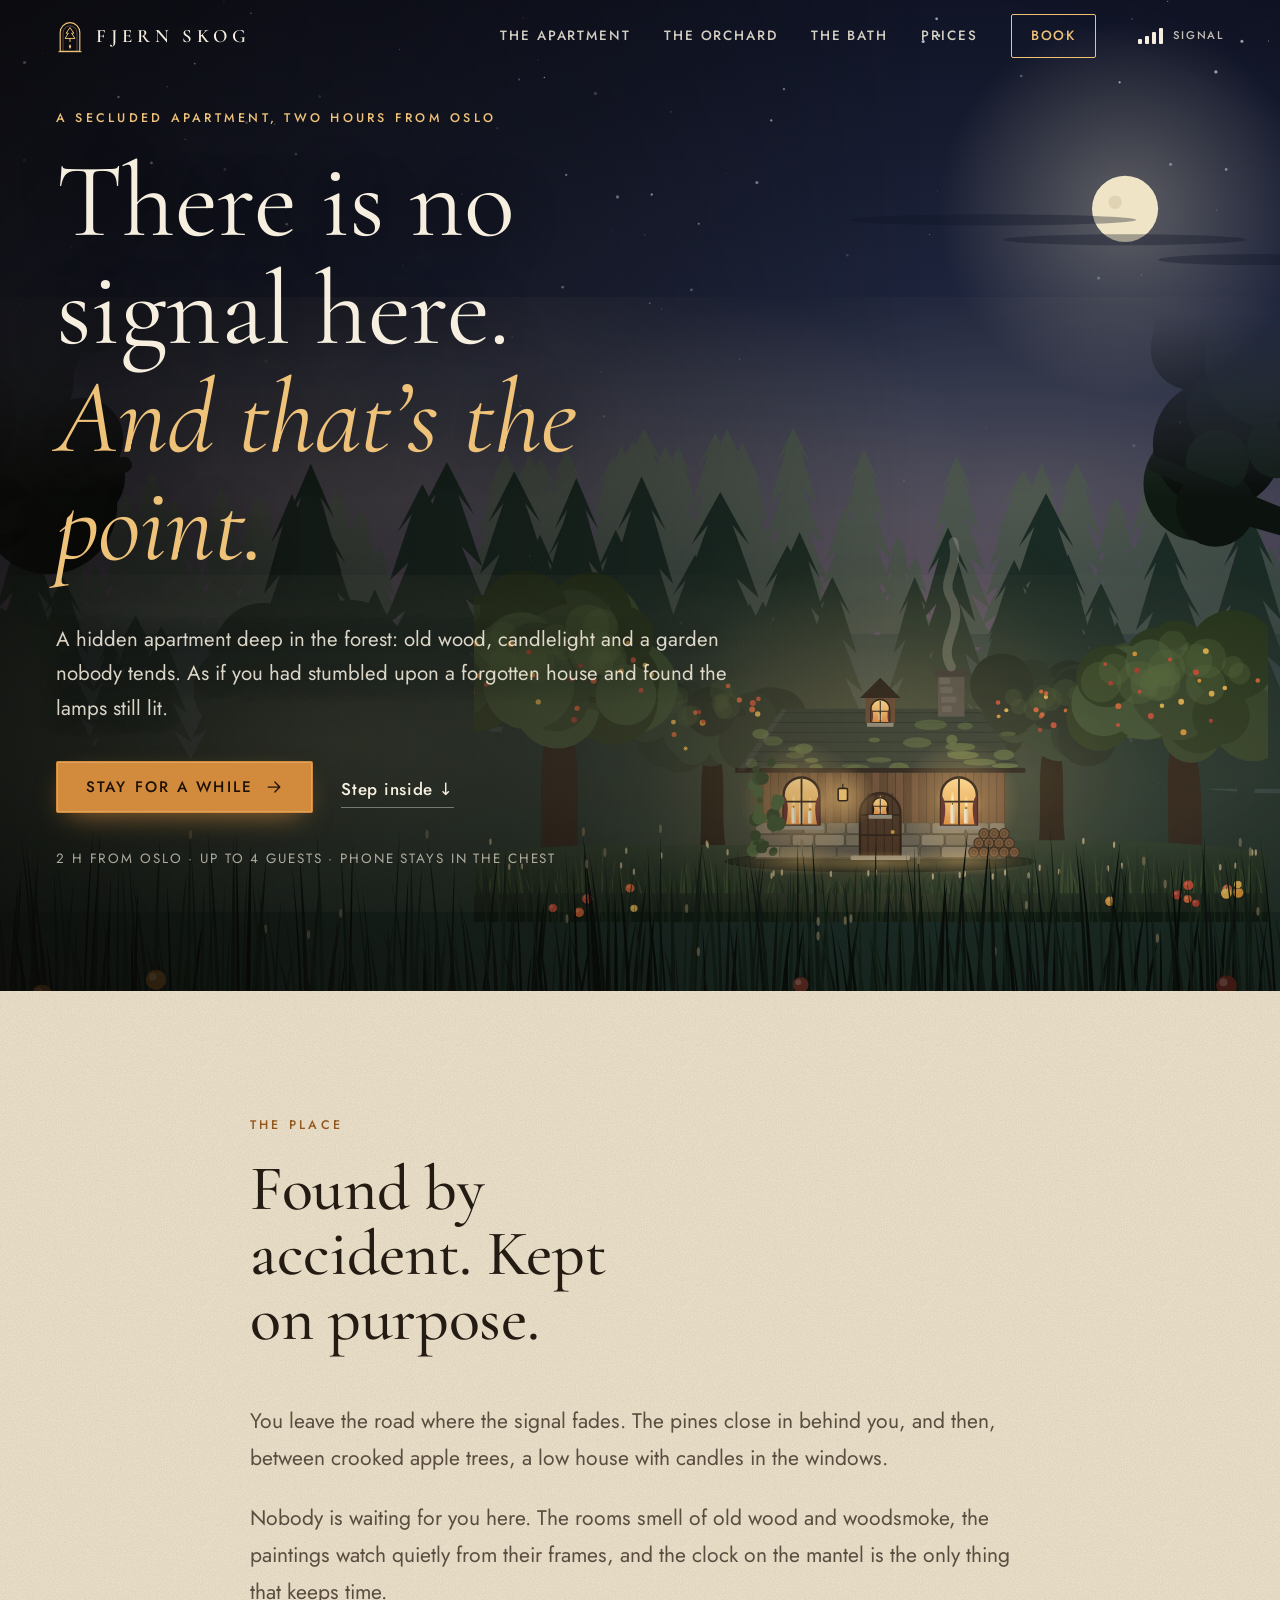
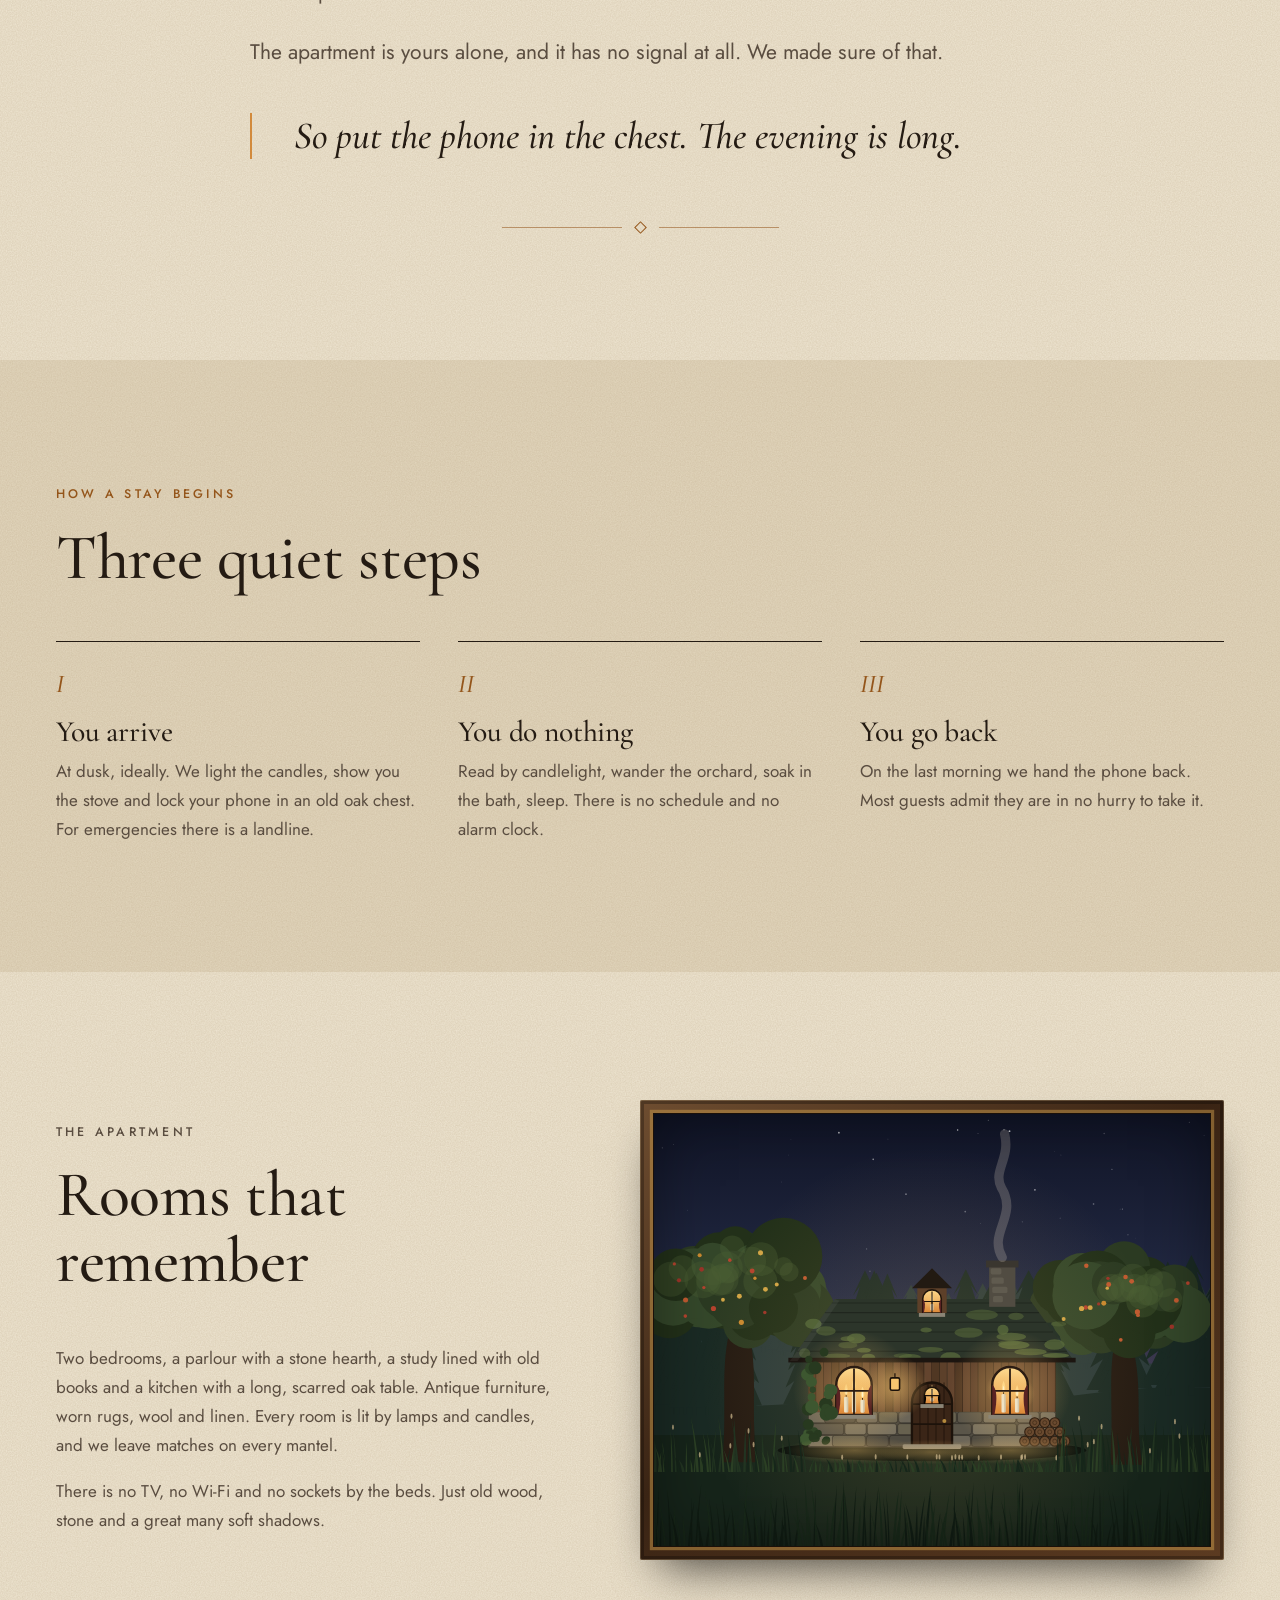
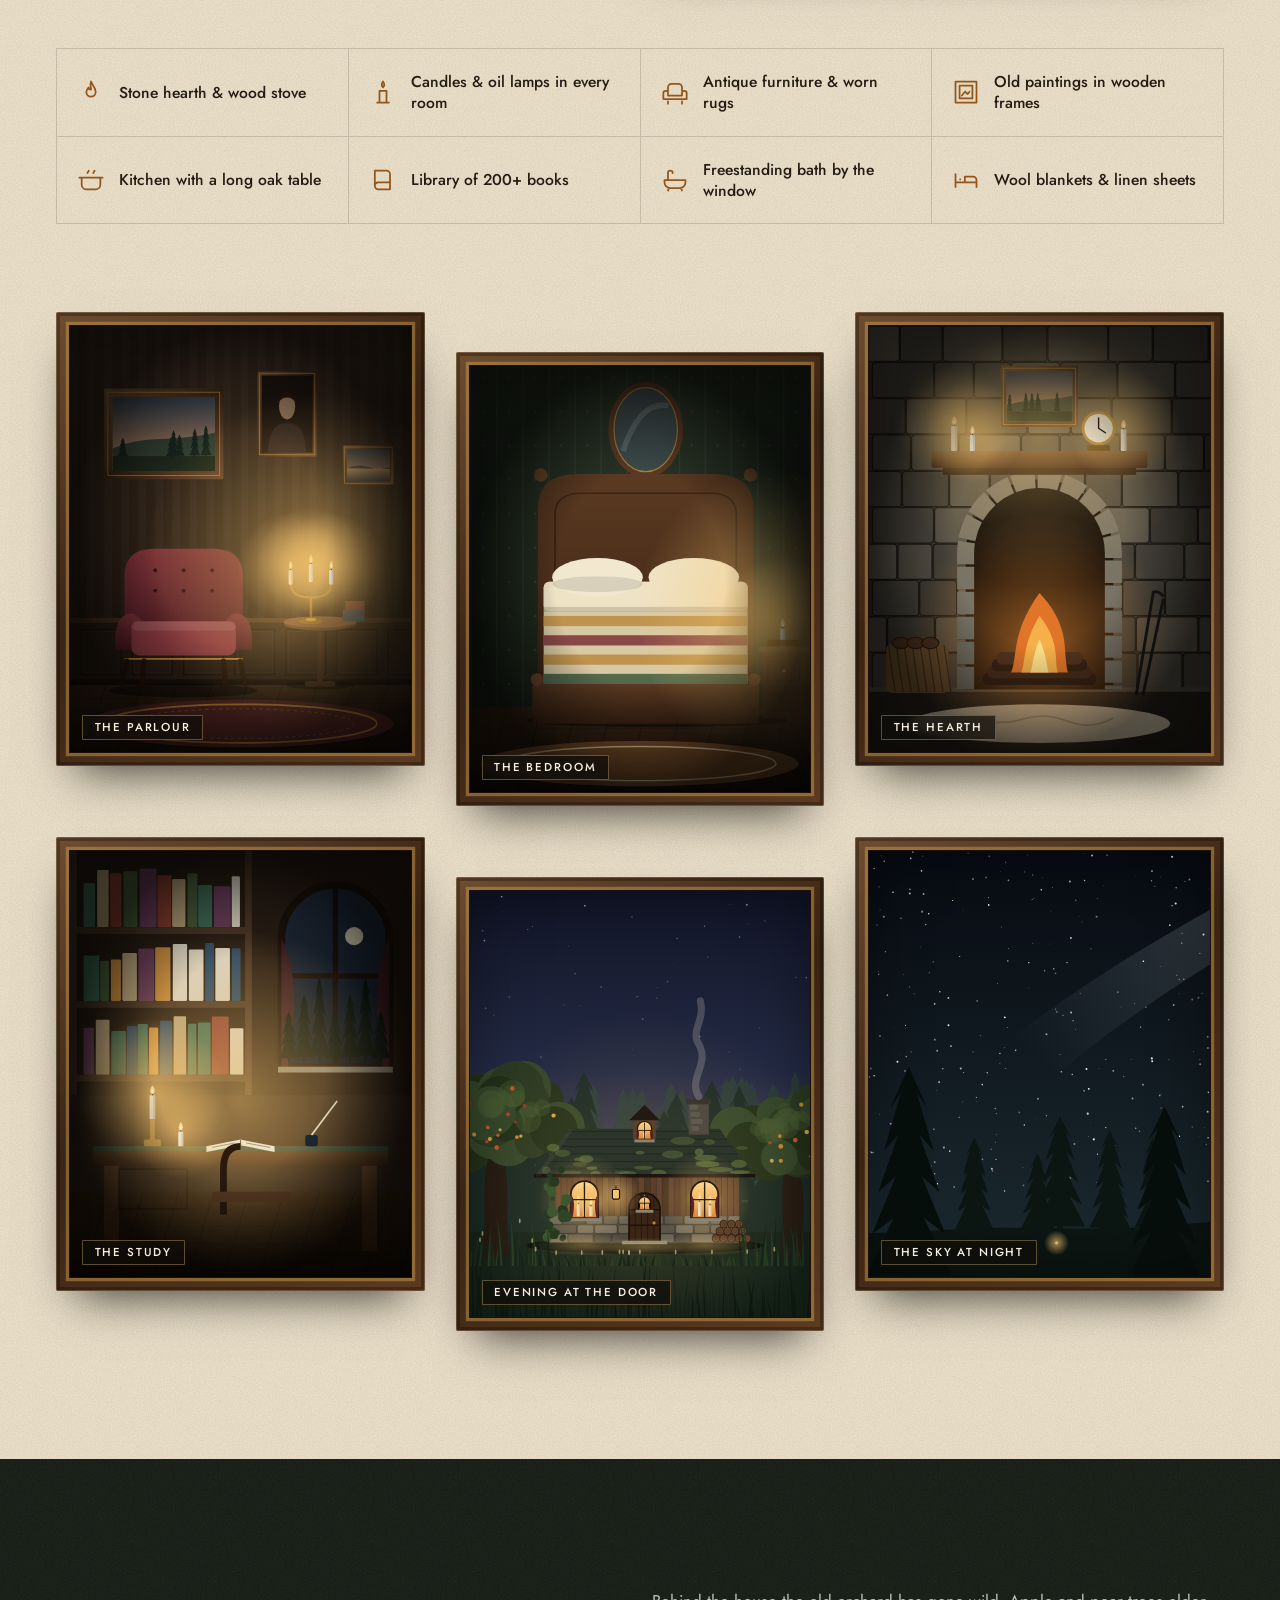
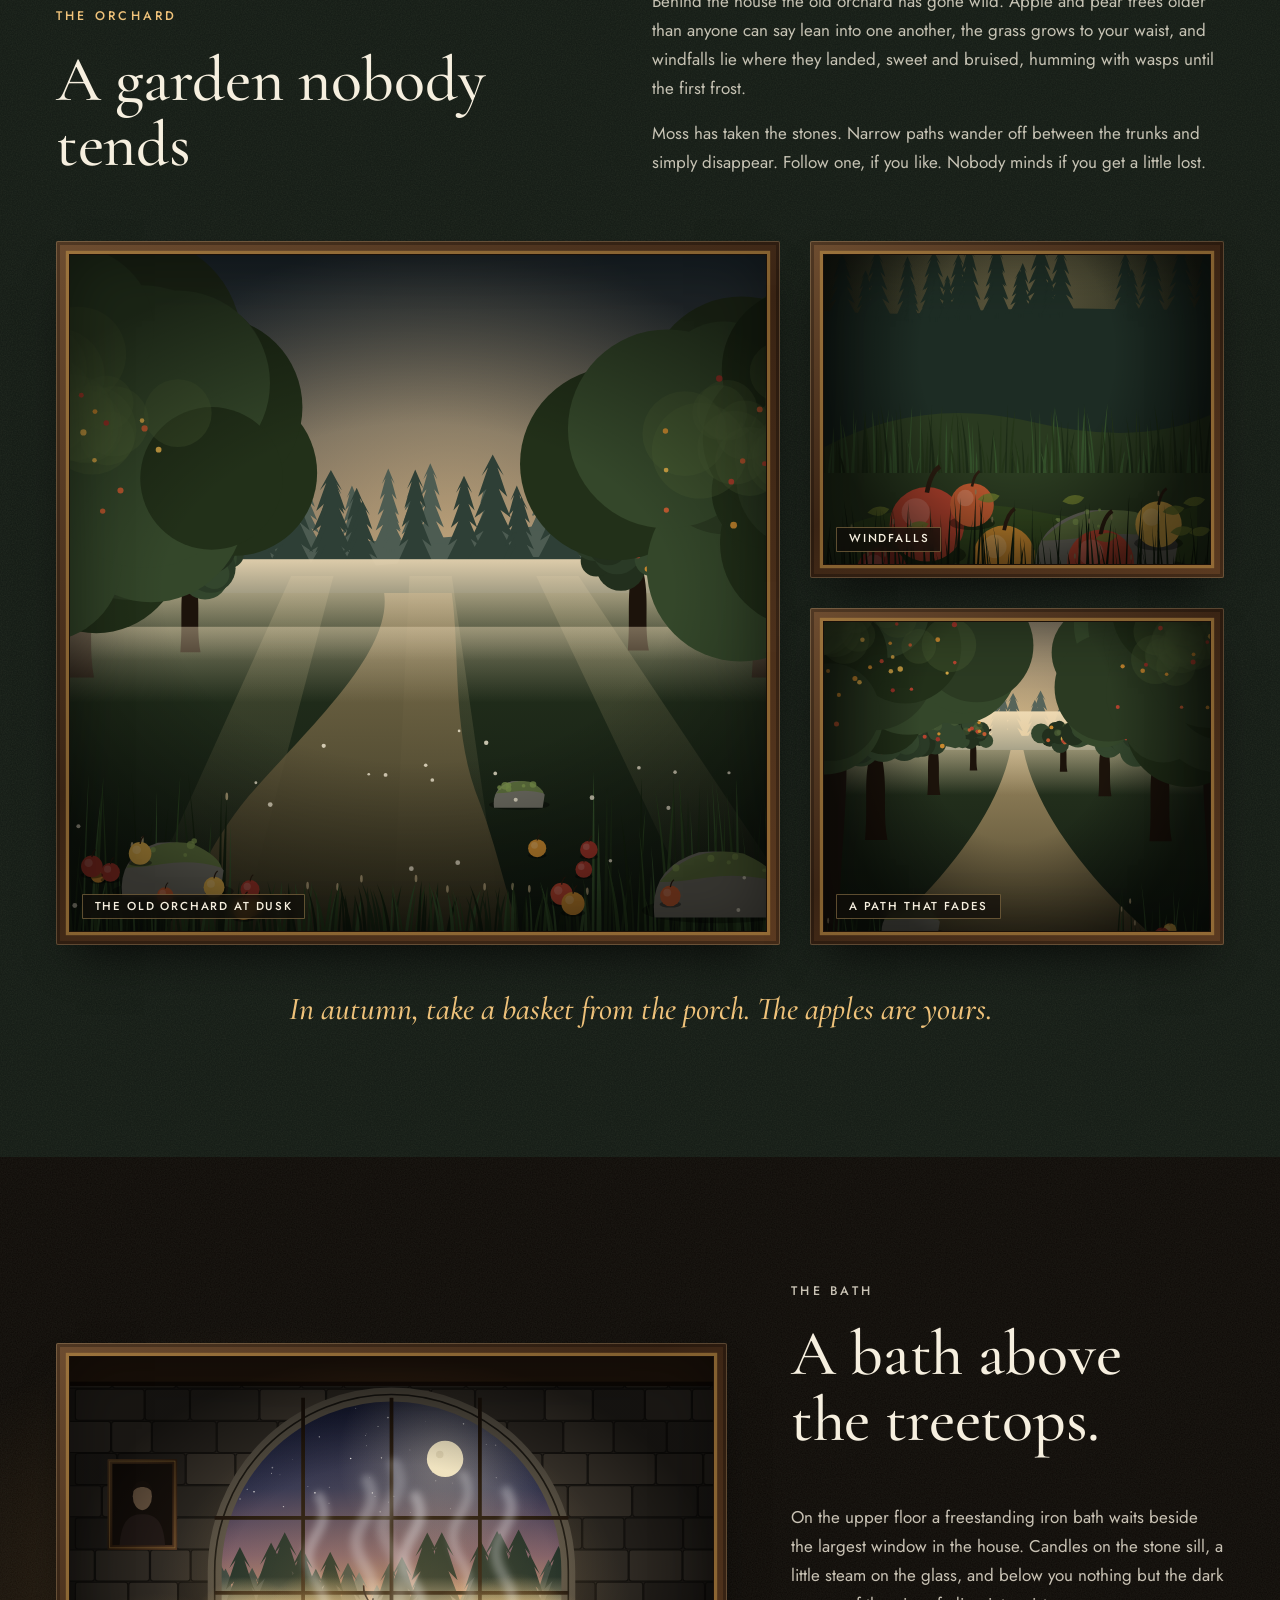
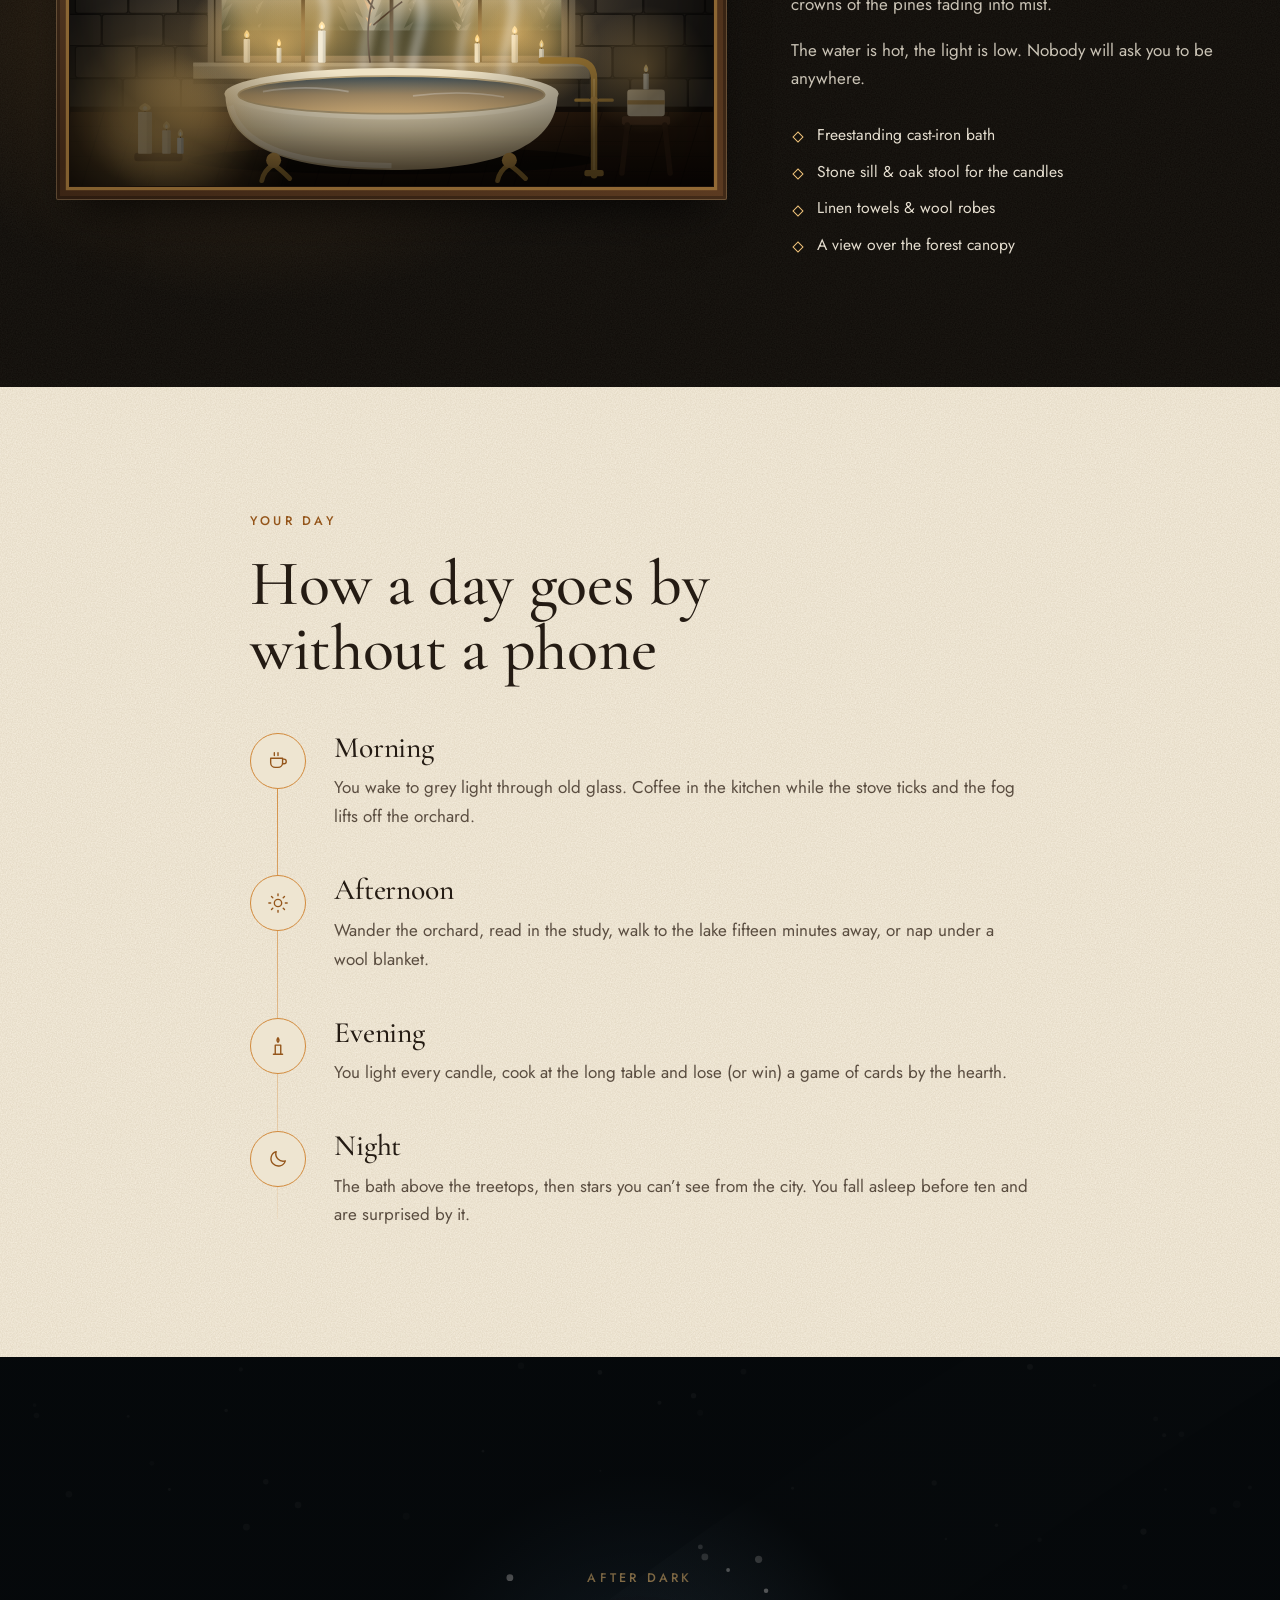
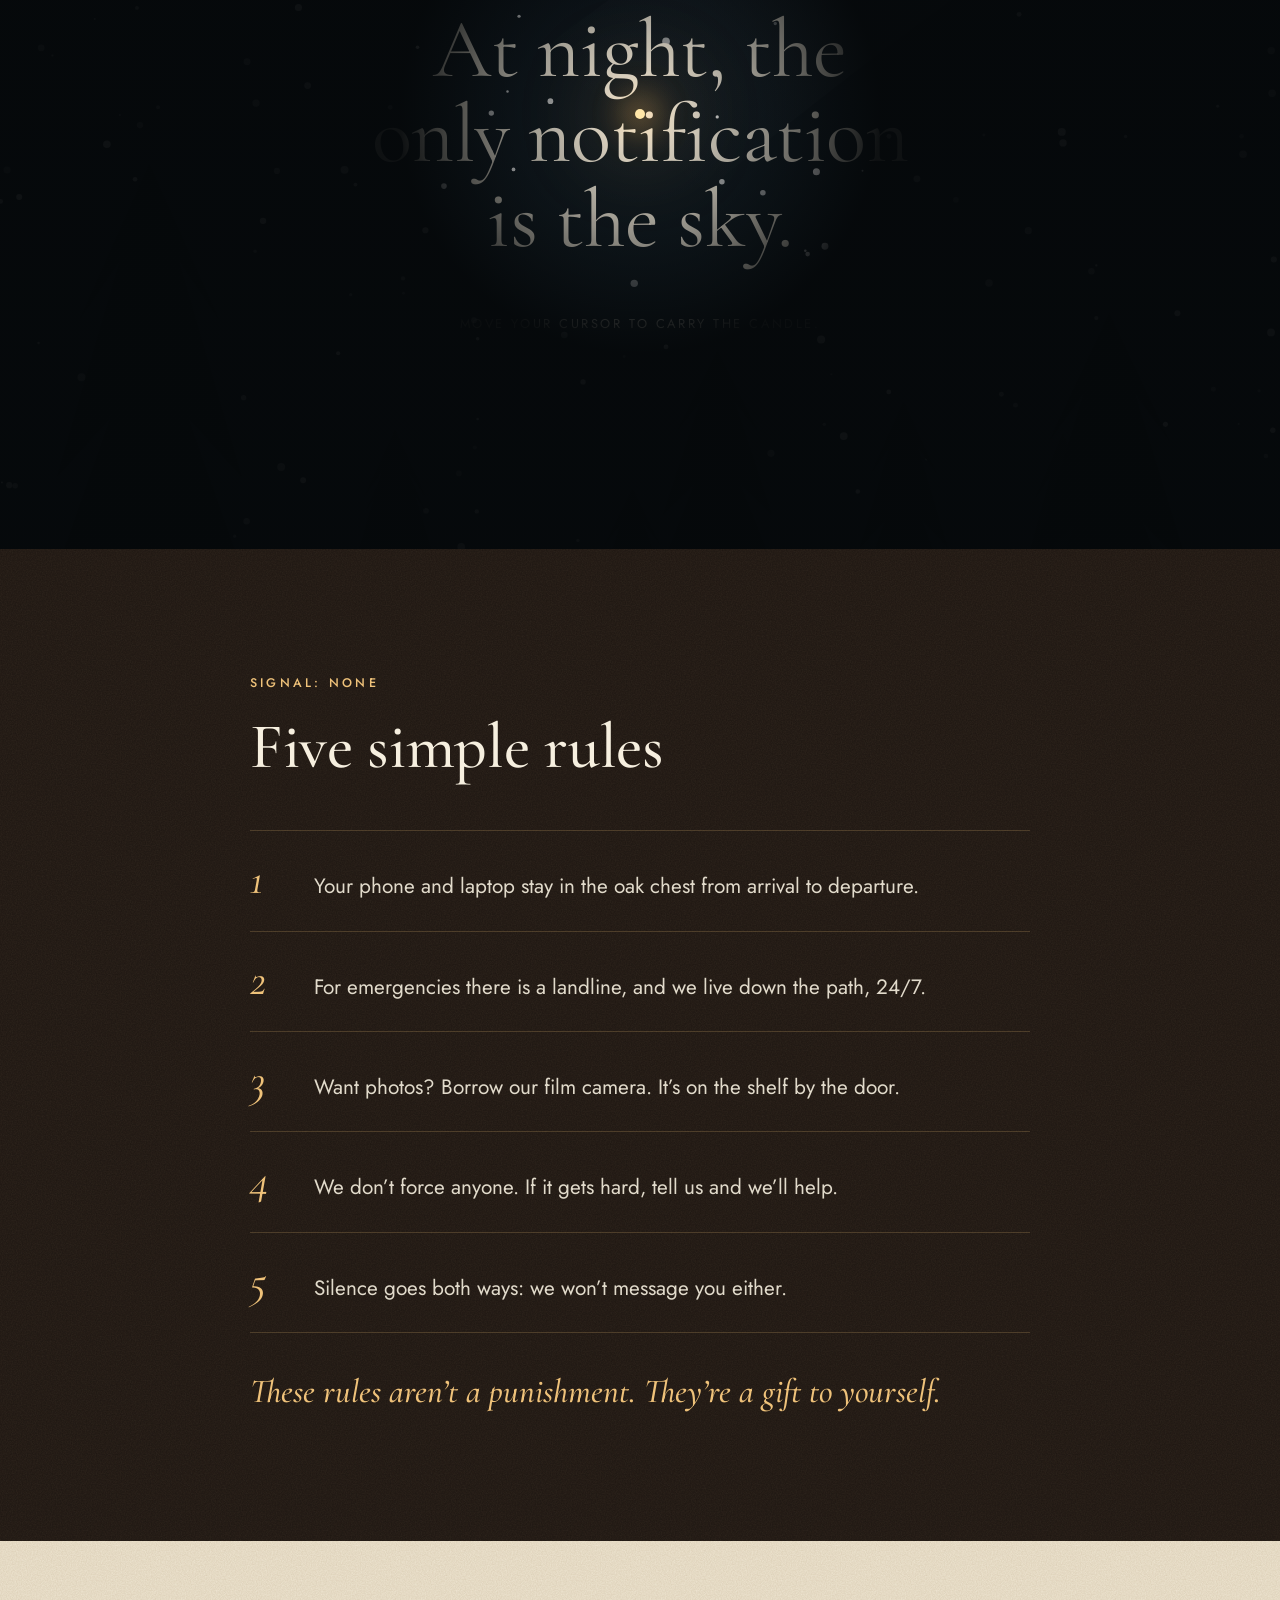
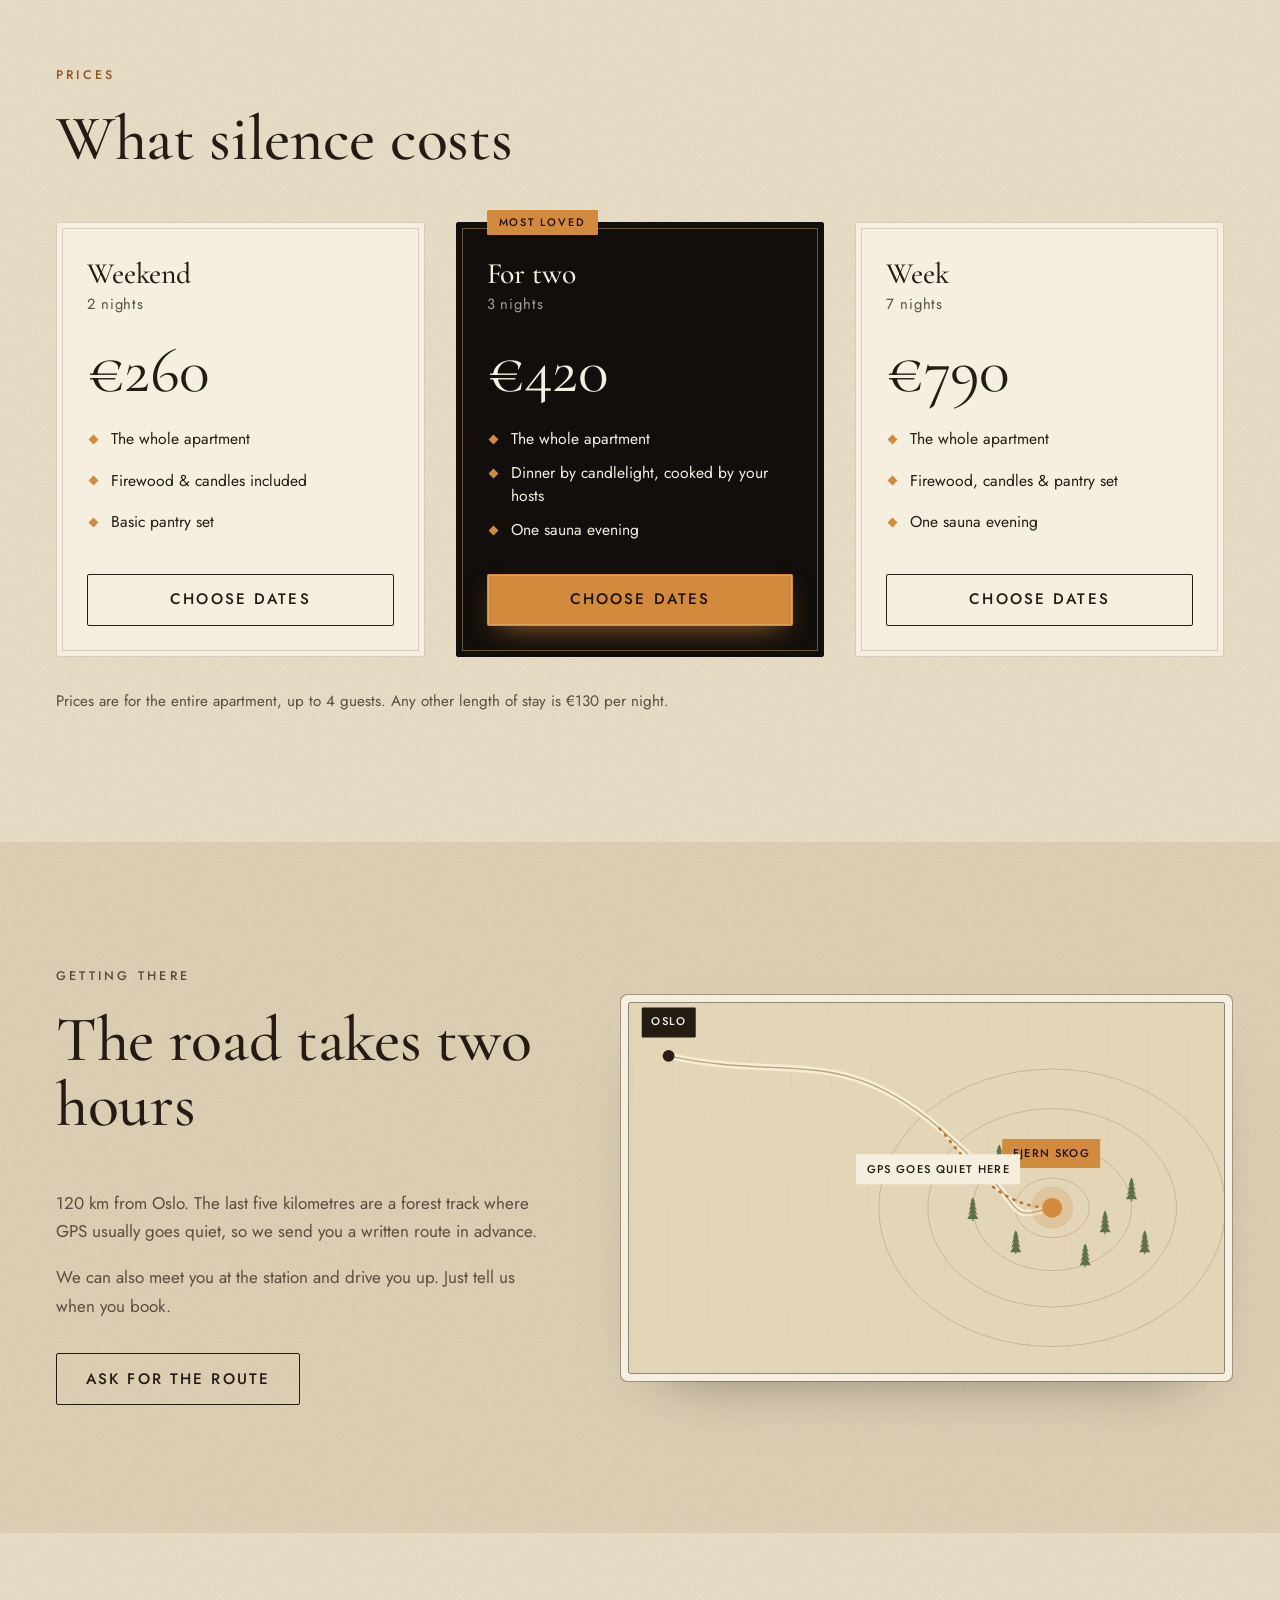
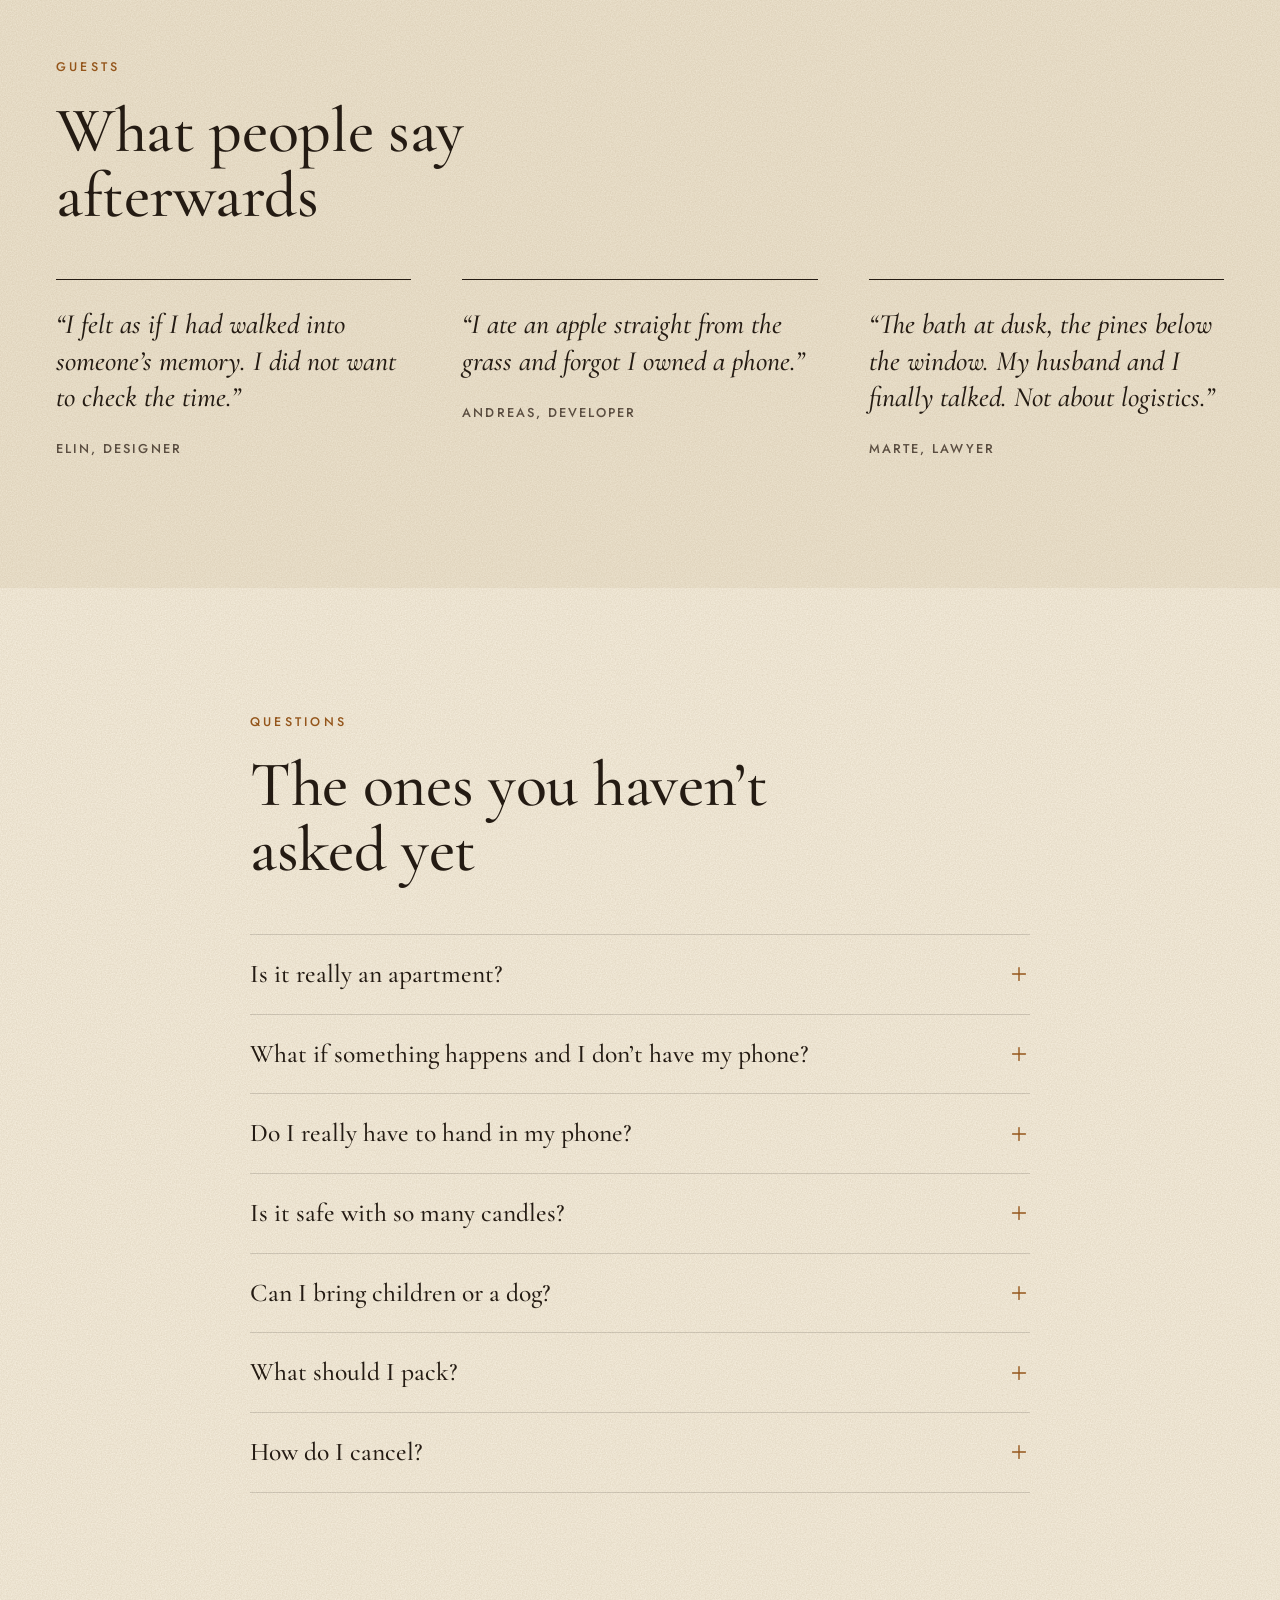
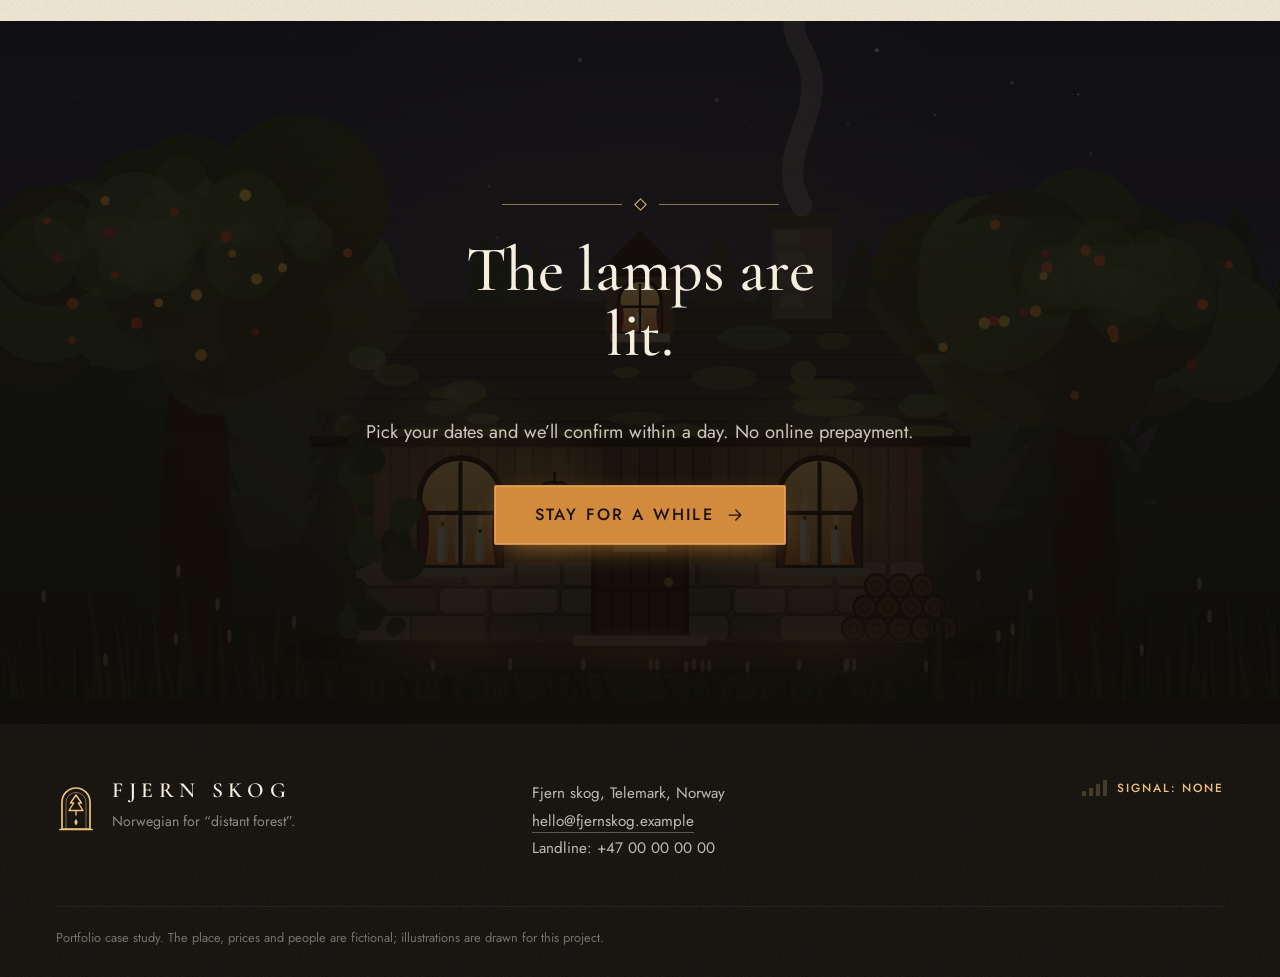
==== commit 9610fac4: "Redesign Fjern skog: antique forest apartment, new logo, responsive layouts - Concept: secluded apar" ====
--- a/fjern-skog/index.html
+++ b/fjern-skog/index.html
@@ -2,14 +2,14 @@
 <html lang="en">
 <head>
   <meta charset="UTF-8">
-  <meta name="viewport" content="width=device-width, initial-scale=1">
-  <title>Fjern skog — a cabin with no signal</title>
-  <meta name="description" content="Fjern skog is a wooden cabin deep in the forest for people who are tired of notifications. A weekend or a week without your phone.">
-  <meta name="theme-color" content="#0f1a15">
+  <meta name="viewport" content="width=device-width, initial-scale=1, viewport-fit=cover">
+  <title>Fjern skog — a secluded apartment in the forest</title>
+  <meta name="description" content="Fjern skog is a secluded apartment hidden deep in the forest: old wood, candlelight, a wild orchard and no signal at all. Stay for a while.">
+  <meta name="theme-color" content="#110e0b">
   <link rel="icon" href="favicon.svg" type="image/svg+xml">
   <link rel="preconnect" href="https://fonts.googleapis.com">
   <link rel="preconnect" href="https://fonts.gstatic.com" crossorigin>
-  <link href="https://fonts.googleapis.com/css2?family=Fraunces:opsz,wght@9..144,300;9..144,400;9..144,600&family=Inter:wght@400;500;600&display=swap" rel="stylesheet">
+  <link href="https://fonts.googleapis.com/css2?family=Cormorant+Garamond:ital,wght@0,400;0,500;0,600;1,400;1,500&family=Jost:wght@400;500;600&display=swap" rel="stylesheet">
   <script>document.documentElement.classList.add('js')</script>
   <link rel="stylesheet" href="css/style.css">
   <script defer src="js/main.js"></script>
@@ -19,13 +19,22 @@
 <!-- SVG icon sprite -->
 <svg width="0" height="0" style="position:absolute" aria-hidden="true">
   <defs>
+    <symbol id="i-logo" viewBox="0 0 40 48">
+      <path d="M6 46V19a14 14 0 0 1 28 0v27z" fill="none" stroke="currentColor" stroke-width="1.7" stroke-linejoin="round"/>
+      <path d="M10 46V19.500a10 10 0 0 1 20 0V46" fill="none" stroke="currentColor" stroke-width=".9" opacity=".55"/>
+      <path d="M20 12l5.500 8h-3.200l4.700 7.500H13l4.700-7.500h-3.200L20 12z" fill="none" stroke="currentColor" stroke-width="1.4" stroke-linejoin="round"/>
+      <path d="M20 27.500v5" stroke="currentColor" stroke-width="1.4"/>
+      <path d="M20 42.500c-2-2.600-2.200-4.300 0-6.600 2.200 2.300 2 4 0 6.600z" fill="#f2c27a"/>
+      <path d="M4 46.500h32" stroke="currentColor" stroke-width="1.7" stroke-linecap="round"/>
+    </symbol>
     <symbol id="i-flame" viewBox="0 0 24 24"><path d="M12 3c1 3 4 5 4 9a4 4 0 0 1-8 0c0-2 1-3 2-4 0 2 1 2 2 2 0-3-1-4 0-7z"/></symbol>
+    <symbol id="i-candle" viewBox="0 0 24 24"><path d="M9 11h6v10H9zM7 21h10M12 3c1.500 2 1.500 3.500 0 5-1.500-1.500-1.500-3 0-5z"/></symbol>
+    <symbol id="i-frame" viewBox="0 0 24 24"><path d="M3 3h18v18H3zM6.500 6.500h11v11h-11zM8.500 15l2.800-3.400 2 2.200 1.700-2"/></symbol>
+    <symbol id="i-chair" viewBox="0 0 24 24"><path d="M6 11V8a3 3 0 0 1 3-3h6a3 3 0 0 1 3 3v3M4 11a2 2 0 0 1 2 2v2h12v-2a2 2 0 0 1 4 0v5H2v-5a2 2 0 0 1 2-2zM6 20v2M18 20v2"/></symbol>
+    <symbol id="i-bath" viewBox="0 0 24 24"><path d="M3 12h18v2a5 5 0 0 1-5 5H8a5 5 0 0 1-5-5v-2zM6 12V6a2 2 0 0 1 4 0M7 19l-1 2M17 19l1 2"/></symbol>
     <symbol id="i-pot" viewBox="0 0 24 24"><path d="M4 10h16v6a4 4 0 0 1-4 4H8a4 4 0 0 1-4-4v-6zM2 10h20M9 6c0-1 1-1 1-2M14 6c0-1 1-1 1-2"/></symbol>
-    <symbol id="i-drop" viewBox="0 0 24 24"><path d="M12 3s6 6.5 6 11a6 6 0 0 1-12 0c0-4.5 6-11 6-11z"/></symbol>
     <symbol id="i-tree" viewBox="0 0 24 24"><path d="M12 3l5 7h-3l4 6H6l4-6H7l5-7zM12 16v5"/></symbol>
     <symbol id="i-book" viewBox="0 0 24 24"><path d="M5 4h10a3 3 0 0 1 3 3v13H8a3 3 0 0 1-3-3V4zM5 17a3 3 0 0 1 3-3h10"/></symbol>
-    <symbol id="i-dice" viewBox="0 0 24 24"><path d="M4 4h16v16H4zM8 8h.01M16 8h.01M12 12h.01M8 16h.01M16 16h.01"/></symbol>
-    <symbol id="i-steam" viewBox="0 0 24 24"><path d="M8 20c-2-3 2-4 0-7s2-4 0-6M14 20c-2-3 2-4 0-7s2-4 0-6M19 20c-1.500-2 1-3 0-5"/></symbol>
     <symbol id="i-bed" viewBox="0 0 24 24"><path d="M3 18V7M3 14h18v4M21 14v-2a3 3 0 0 0-3-3h-7v5M7 11.500h.01"/></symbol>
     <symbol id="i-phone" viewBox="0 0 24 24"><path d="M8 3h8a1 1 0 0 1 1 1v16a1 1 0 0 1-1 1H8a1 1 0 0 1-1-1V4a1 1 0 0 1 1-1zM11 18h2"/></symbol>
     <symbol id="i-arrow" viewBox="0 0 24 24"><path d="M5 12h14M13 6l6 6-6 6"/></symbol>
@@ -33,6 +42,8 @@
     <symbol id="i-coffee" viewBox="0 0 24 24"><path d="M4 9h13v5a5 5 0 0 1-5 5H9a5 5 0 0 1-5-5V9zM17 10h1.500a2.500 2.500 0 0 1 0 5H17M8 3v3M12 3v3"/></symbol>
     <symbol id="i-moon" viewBox="0 0 24 24"><path d="M20 14A8 8 0 0 1 10 4a8 8 0 1 0 10 10z"/></symbol>
     <symbol id="i-plus" viewBox="0 0 24 24"><path d="M12 5v14M5 12h14"/></symbol>
+    <symbol id="i-check" viewBox="0 0 24 24"><path d="M5 12.500l4.500 4.500L19 7.500"/></symbol>
+    <symbol id="i-chev" viewBox="0 0 24 24"><path d="M9 5l7 7-7 7"/></symbol>
   </defs>
 </svg>
 
@@ -40,12 +51,13 @@
 
 <header class="site-header" id="header">
   <a class="brand" href="#top" aria-label="Fjern skog — home">
-    <svg class="brand__mark" viewBox="0 0 24 24" aria-hidden="true"><use href="#i-tree"/></svg>
-    <span>Fjern skog</span>
+    <svg class="brand__mark" viewBox="0 0 40 48" aria-hidden="true"><use href="#i-logo"/></svg>
+    <span class="brand__name">Fjern skog</span>
   </a>
   <nav class="nav" id="nav" aria-label="Main">
-    <a href="#house">The house</a>
-    <a href="#day">Your day</a>
+    <a href="#apartment">The apartment</a>
+    <a href="#orchard">The orchard</a>
+    <a href="#bath">The bath</a>
     <a href="#prices">Prices</a>
     <a class="nav__book" href="booking.html">Book</a>
   </nav>
@@ -68,99 +80,147 @@
       <img class="layer layer--sky" src="assets/illustrations/hero-sky.svg" alt="" data-speed="0.32">
       <img class="layer layer--back" src="assets/illustrations/hero-back.svg" alt="" data-speed="0.22">
       <div class="hero__fog hero__fog--a"></div>
-      <img class="layer layer--mid" src="assets/illustrations/hero-mid.svg" alt="" data-speed="0.12">
+      <img class="layer layer--mid" src="assets/illustrations/hero-mid.svg" alt="" data-speed="0.14">
+      <img class="layer layer--house" src="assets/illustrations/hero-house.svg" alt="" data-speed="0.08">
       <div class="hero__fog hero__fog--b"></div>
-      <img class="layer layer--front" src="assets/illustrations/hero-front.svg" alt="" data-speed="0.03">
+      <img class="layer layer--front" src="assets/illustrations/hero-front.svg" alt="" data-speed="0.02">
+      <span class="fly fly--1"></span><span class="fly fly--2"></span><span class="fly fly--3"></span><span class="fly fly--4"></span><span class="fly fly--5"></span>
     </div>
     <div class="hero__inner">
-      <p class="eyebrow">A cabin two hours from Oslo</p>
+      <p class="eyebrow">A secluded apartment, two hours from Oslo</p>
       <h1>There is no signal here.<br><em>And that’s the point.</em></h1>
-      <p class="lead">A wooden house in the middle of the forest for people who are tired of notifications. A weekend or a week with a stove, a shelf of books and a lot of quiet.</p>
+      <p class="lead">A hidden apartment deep in the forest: old wood, candlelight and a garden nobody tends. As if you had stumbled upon a forgotten house and found the lamps still lit.</p>
       <div class="hero__cta">
-        <a class="btn btn--ember" href="booking.html">Choose your dates <svg class="ico"><use href="#i-arrow"/></svg></a>
-        <a class="link-arrow" href="#how">How it works ↓</a>
+        <a class="btn btn--ember" href="booking.html">Stay for a while <svg class="ico"><use href="#i-arrow"/></svg></a>
+        <a class="link-arrow" href="#intro">Step inside ↓</a>
       </div>
       <p class="hero__meta">2 h from Oslo · up to 4 guests · phone stays in the chest</p>
     </div>
   </section>
 
-  <!-- 2. PROBLEM -->
-  <section class="section problem" id="problem">
+  <!-- 2. INTRO -->
+  <section class="section intro" id="intro">
     <div class="wrap wrap--narrow">
-      <p class="eyebrow eyebrow--dark reveal">The problem</p>
-      <h2 class="reveal">When did you last spend an hour with yourself, screen off?</h2>
-      <div class="problem__text reveal">
-        <p>You pick up your phone “just for a second” to check one email.</p>
-        <p>An hour later you can’t remember what you were looking for.</p>
-        <p>The weekend is gone, and you don’t feel rested.</p>
-        <p class="problem__turn">It isn’t your fault. At home, notifications are simply louder than you are. So we took the signal away.</p>
-      </div>
+      <p class="eyebrow eyebrow--dark reveal">The place</p>
+      <h2 class="reveal">Found by accident. Kept on purpose.</h2>
+      <div class="intro__text reveal">
+        <p>You leave the road where the signal fades. The pines close in behind you, and then, between crooked apple trees, a low house with candles in the windows.</p>
+        <p>Nobody is waiting for you here. The rooms smell of old wood and woodsmoke, the paintings watch quietly from their frames, and the clock on the mantel is the only thing that keeps time.</p>
+        <p>The apartment is yours alone, and it has no signal at all. We made sure of that.</p>
+        <p class="intro__turn">So put the phone in the chest. The evening is long.</p>
+      </div>
+      <div class="orn reveal" aria-hidden="true"><span></span><i></i><span></span></div>
     </div>
   </section>
 
   <!-- 3. HOW IT WORKS -->
   <section class="section how" id="how">
     <div class="wrap">
-      <p class="eyebrow eyebrow--dark reveal">How it works</p>
-      <h2 class="reveal">A very simple format</h2>
+      <p class="eyebrow eyebrow--dark reveal">How a stay begins</p>
+      <h2 class="reveal">Three quiet steps</h2>
       <ol class="steps">
         <li class="step reveal">
-          <span class="step__num">01</span>
+          <span class="step__num">I</span>
           <h3>You arrive</h3>
-          <p>We greet you, show you around and put your phone in a wooden chest. For emergencies there is a landline.</p>
+          <p>At dusk, ideally. We light the candles, show you the stove and lock your phone in an old oak chest. For emergencies there is a landline.</p>
         </li>
         <li class="step reveal">
-          <span class="step__num">02</span>
+          <span class="step__num">II</span>
           <h3>You do nothing</h3>
-          <p>Light the stove, walk, read, cook, sleep. There is no schedule and no alarm clock.</p>
+          <p>Read by candlelight, wander the orchard, soak in the bath, sleep. There is no schedule and no alarm clock.</p>
         </li>
         <li class="step reveal">
-          <span class="step__num">03</span>
+          <span class="step__num">III</span>
           <h3>You go back</h3>
-          <p>On the last morning we hand your phone back. Most guests admit they’re in no hurry to take it.</p>
+          <p>On the last morning we hand the phone back. Most guests admit they are in no hurry to take it.</p>
         </li>
       </ol>
     </div>
   </section>
 
-  <!-- 4. HOUSE -->
-  <section class="section house" id="house">
-    <div class="wrap">
-      <div class="house__intro">
+  <!-- 4. APARTMENT -->
+  <section class="section apartment" id="apartment">
+    <div class="wrap">
+      <div class="split">
         <div>
-          <p class="eyebrow eyebrow--dark reveal">The house</p>
-          <h2 class="reveal">A house that doesn’t ask for attention</h2>
-          <p class="reveal">A small wooden cabin at the edge of the forest. Two bedrooms, a kitchen with a big table, a living room with a stove and a porch where it’s easy to be silent together.</p>
-          <p class="reveal">There is no TV, no Wi-Fi and no sockets by the beds. There is plenty of light, wood and room for books.</p>
+          <p class="eyebrow eyebrow--dark reveal">The apartment</p>
+          <h2 class="reveal">Rooms that remember</h2>
+          <p class="reveal">Two bedrooms, a parlour with a stone hearth, a study lined with old books and a kitchen with a long, scarred oak table. Antique furniture, worn rugs, wool and linen. Every room is lit by lamps and candles, and we leave matches on every mantel.</p>
+          <p class="reveal">There is no TV, no Wi-Fi and no sockets by the beds. Just old wood, stone and a great many soft shadows.</p>
         </div>
         <figure class="ph ph--wide reveal" data-photo="assets/photos/house-wide.jpg">
-          <img src="assets/illustrations/cabin.svg" alt="Illustration of the cabin at dusk with lit windows and smoke from the chimney" loading="lazy">
+          <img src="assets/illustrations/house-dusk.svg" alt="Illustration: the old house at dusk, candles glowing in every window, apple trees leaning around it" loading="lazy">
         </figure>
       </div>
 
       <ul class="amenities">
-        <li class="reveal"><svg class="ico"><use href="#i-flame"/></svg>Wood-burning stove</li>
-        <li class="reveal"><svg class="ico"><use href="#i-pot"/></svg>Fully equipped kitchen</li>
-        <li class="reveal"><svg class="ico"><use href="#i-drop"/></svg>Underfloor heating &amp; hot shower</li>
-        <li class="reveal"><svg class="ico"><use href="#i-tree"/></svg>Porch facing the forest</li>
+        <li class="reveal"><svg class="ico"><use href="#i-flame"/></svg>Stone hearth &amp; wood stove</li>
+        <li class="reveal"><svg class="ico"><use href="#i-candle"/></svg>Candles &amp; oil lamps in every room</li>
+        <li class="reveal"><svg class="ico"><use href="#i-chair"/></svg>Antique furniture &amp; worn rugs</li>
+        <li class="reveal"><svg class="ico"><use href="#i-frame"/></svg>Old paintings in wooden frames</li>
+        <li class="reveal"><svg class="ico"><use href="#i-pot"/></svg>Kitchen with a long oak table</li>
         <li class="reveal"><svg class="ico"><use href="#i-book"/></svg>Library of 200+ books</li>
-        <li class="reveal"><svg class="ico"><use href="#i-dice"/></svg>Board games, sketchbooks, easel</li>
-        <li class="reveal"><svg class="ico"><use href="#i-steam"/></svg>Sauna on request</li>
-        <li class="reveal"><svg class="ico"><use href="#i-bed"/></svg>Linen &amp; wool blankets</li>
+        <li class="reveal"><svg class="ico"><use href="#i-bath"/></svg>Freestanding bath by the window</li>
+        <li class="reveal"><svg class="ico"><use href="#i-bed"/></svg>Wool blankets &amp; linen sheets</li>
       </ul>
 
       <div class="gallery" aria-label="Gallery">
-        <figure class="ph reveal" data-photo="assets/photos/exterior.jpg"><img src="assets/illustrations/tile-exterior.svg" alt="The cabin in morning fog" loading="lazy"><figcaption>Morning fog</figcaption></figure>
-        <figure class="ph reveal" data-photo="assets/photos/stove.jpg"><img src="assets/illustrations/tile-stove.svg" alt="The wood-burning stove with a live fire" loading="lazy"><figcaption>The stove</figcaption></figure>
-        <figure class="ph reveal" data-photo="assets/photos/porch.jpg"><img src="assets/illustrations/tile-porch.svg" alt="Two chairs and a cup of coffee on the porch" loading="lazy"><figcaption>The porch</figcaption></figure>
-        <figure class="ph reveal" data-photo="assets/photos/library.jpg"><img src="assets/illustrations/tile-library.svg" alt="A wall of bookshelves with a reading lamp" loading="lazy"><figcaption>The library</figcaption></figure>
-        <figure class="ph reveal" data-photo="assets/photos/lake.jpg"><img src="assets/illustrations/tile-lake.svg" alt="The lake at dawn with a small jetty" loading="lazy"><figcaption>The lake, 15 min away</figcaption></figure>
-        <figure class="ph reveal" data-photo="assets/photos/sky.jpg"><img src="assets/illustrations/tile-sky.svg" alt="Milky Way above the pine trees" loading="lazy"><figcaption>The sky at night</figcaption></figure>
-      </div>
-    </div>
-  </section>
-
-  <!-- 5. YOUR DAY -->
+        <figure class="ph reveal" data-photo="assets/photos/parlour.jpg"><img src="assets/illustrations/tile-parlour.svg" alt="The parlour: a velvet armchair, a candelabra and old paintings on dark walls" loading="lazy"><figcaption>The parlour</figcaption></figure>
+        <figure class="ph reveal" data-photo="assets/photos/bedroom.jpg"><img src="assets/illustrations/tile-bedroom.svg" alt="The bedroom: a carved wooden bed with a striped quilt and a candle on the nightstand" loading="lazy"><figcaption>The bedroom</figcaption></figure>
+        <figure class="ph reveal" data-photo="assets/photos/hearth.jpg"><img src="assets/illustrations/tile-hearth.svg" alt="A stone hearth with a live fire, candles and a clock on the mantel" loading="lazy"><figcaption>The hearth</figcaption></figure>
+        <figure class="ph reveal" data-photo="assets/photos/study.jpg"><img src="assets/illustrations/tile-study.svg" alt="The study: shelves of old books, a desk with candlesticks and an open book" loading="lazy"><figcaption>The study</figcaption></figure>
+        <figure class="ph reveal" data-photo="assets/photos/exterior.jpg"><img src="assets/illustrations/tile-exterior.svg" alt="The house at night with lit windows among apple trees" loading="lazy"><figcaption>Evening at the door</figcaption></figure>
+        <figure class="ph reveal" data-photo="assets/photos/sky.jpg"><img src="assets/illustrations/tile-sky.svg" alt="The Milky Way above the pine trees" loading="lazy"><figcaption>The sky at night</figcaption></figure>
+      </div>
+    </div>
+  </section>
+
+  <!-- 5. ORCHARD -->
+  <section class="section orchard" id="orchard">
+    <div class="wrap">
+      <div class="orchard__head">
+        <div>
+          <p class="eyebrow reveal">The orchard</p>
+          <h2 class="reveal">A garden nobody tends</h2>
+        </div>
+        <div class="orchard__text reveal">
+          <p>Behind the house the old orchard has gone wild. Apple and pear trees older than anyone can say lean into one another, the grass grows to your waist, and windfalls lie where they landed, sweet and bruised, humming with wasps until the first frost.</p>
+          <p>Moss has taken the stones. Narrow paths wander off between the trunks and simply disappear. Follow one, if you like. Nobody minds if you get a little lost.</p>
+        </div>
+      </div>
+      <div class="orchard__grid">
+        <figure class="ph ph--orchard reveal" data-photo="assets/photos/orchard.jpg"><img src="assets/illustrations/tile-orchard.svg" alt="Old apple trees, tall grass, mossy stones and a path fading into the evening mist" loading="lazy"><figcaption>The old orchard at dusk</figcaption></figure>
+        <div class="orchard__side">
+          <figure class="ph ph--tall reveal" data-photo="assets/photos/orchard-apples.jpg"><img src="assets/illustrations/tile-orchard-apples.svg" alt="Fallen apples in tall grass beside a mossy stone" loading="lazy"><figcaption>Windfalls</figcaption></figure>
+          <figure class="ph ph--tall reveal" data-photo="assets/photos/orchard-path.jpg"><img src="assets/illustrations/tile-orchard-path.svg" alt="A grassy path vanishing between old fruit trees" loading="lazy"><figcaption>A path that fades</figcaption></figure>
+        </div>
+      </div>
+      <p class="orchard__note reveal">In autumn, take a basket from the porch. The apples are yours.</p>
+    </div>
+  </section>
+
+  <!-- 6. BATH -->
+  <section class="section bath" id="bath">
+    <div class="wrap">
+      <div class="bath__grid">
+        <figure class="ph ph--bath reveal" data-photo="assets/photos/bath.jpg"><img src="assets/illustrations/tile-bath.svg" alt="A freestanding bath before a large arched window, candles on the stone sill, steam rising, pine treetops beyond" loading="lazy"></figure>
+        <div class="bath__text">
+          <p class="eyebrow reveal">The bath</p>
+          <h2 class="reveal">A bath above the treetops.</h2>
+          <p class="reveal">On the upper floor a freestanding iron bath waits beside the largest window in the house. Candles on the stone sill, a little steam on the glass, and below you nothing but the dark crowns of the pines fading into mist.</p>
+          <p class="reveal">The water is hot, the light is low. Nobody will ask you to be anywhere.</p>
+          <ul class="bath__list reveal">
+            <li>Freestanding cast-iron bath</li>
+            <li>Stone sill &amp; oak stool for the candles</li>
+            <li>Linen towels &amp; wool robes</li>
+            <li>A view over the forest canopy</li>
+          </ul>
+        </div>
+      </div>
+    </div>
+  </section>
+
+  <!-- 7. YOUR DAY -->
   <section class="section day" id="day">
     <div class="wrap wrap--narrow">
       <p class="eyebrow eyebrow--dark reveal">Your day</p>
@@ -168,43 +228,43 @@
       <ol class="timeline">
         <li class="reveal">
           <span class="timeline__icon"><svg class="ico"><use href="#i-coffee"/></svg></span>
-          <div><h3>Morning</h3><p>You wake up to daylight, not an alarm. Coffee on the porch while the fog lifts.</p></div>
+          <div><h3>Morning</h3><p>You wake to grey light through old glass. Coffee in the kitchen while the stove ticks and the fog lifts off the orchard.</p></div>
         </li>
         <li class="reveal">
           <span class="timeline__icon"><svg class="ico"><use href="#i-sun"/></svg></span>
-          <div><h3>Afternoon</h3><p>A walk through the forest, the lake fifteen minutes away, a book, a nap in the hammock.</p></div>
+          <div><h3>Afternoon</h3><p>Wander the orchard, read in the study, walk to the lake fifteen minutes away, or nap under a wool blanket.</p></div>
         </li>
         <li class="reveal">
-          <span class="timeline__icon"><svg class="ico"><use href="#i-flame"/></svg></span>
-          <div><h3>Evening</h3><p>You feed the stove, cook dinner and lose (or win) a board game.</p></div>
+          <span class="timeline__icon"><svg class="ico"><use href="#i-candle"/></svg></span>
+          <div><h3>Evening</h3><p>You light every candle, cook at the long table and lose (or win) a game of cards by the hearth.</p></div>
         </li>
         <li class="reveal">
           <span class="timeline__icon"><svg class="ico"><use href="#i-moon"/></svg></span>
-          <div><h3>Night</h3><p>Stars you can’t see from the city. You fall asleep before ten and are surprised by it.</p></div>
+          <div><h3>Night</h3><p>The bath above the treetops, then stars you can’t see from the city. You fall asleep before ten and are surprised by it.</p></div>
         </li>
       </ol>
     </div>
   </section>
 
-  <!-- 5b. NIGHT (flashlight) -->
+  <!-- 7b. NIGHT (candle) -->
   <section class="night" id="night" aria-label="Night sky">
     <div class="night__sky" aria-hidden="true"></div>
     <div class="night__dark" id="night-dark" aria-hidden="true"></div>
     <div class="night__content">
       <p class="eyebrow">After dark</p>
       <h2>At night, the only notification is the sky.</h2>
-      <p class="night__hint" id="night-hint">Move your cursor to find the light.</p>
-    </div>
-  </section>
-
-  <!-- 6. RULES -->
+      <p class="night__hint" id="night-hint">Move your cursor to carry the candle.</p>
+    </div>
+  </section>
+
+  <!-- 8. RULES -->
   <section class="section rules" id="rules">
     <div class="wrap wrap--narrow">
       <p class="eyebrow reveal">Signal: none</p>
       <h2 class="reveal">Five simple rules</h2>
       <ol class="rules__list">
-        <li class="reveal"><span>1</span><p>Your phone and laptop stay in the chest from arrival to departure.</p></li>
-        <li class="reveal"><span>2</span><p>For emergencies there is a landline, and we live next door, 24/7.</p></li>
+        <li class="reveal"><span>1</span><p>Your phone and laptop stay in the oak chest from arrival to departure.</p></li>
+        <li class="reveal"><span>2</span><p>For emergencies there is a landline, and we live down the path, 24/7.</p></li>
         <li class="reveal"><span>3</span><p>Want photos? Borrow our film camera. It’s on the shelf by the door.</p></li>
         <li class="reveal"><span>4</span><p>We don’t force anyone. If it gets hard, tell us and we’ll help.</p></li>
         <li class="reveal"><span>5</span><p>Silence goes both ways: we won’t message you either.</p></li>
@@ -213,7 +273,7 @@
     </div>
   </section>
 
-  <!-- 7. PRICES -->
+  <!-- 9. PRICES -->
   <section class="section prices" id="prices">
     <div class="wrap">
       <p class="eyebrow eyebrow--dark reveal">Prices</p>
@@ -224,8 +284,8 @@
           <p class="card__sub">2 nights</p>
           <p class="card__price">€260</p>
           <ul>
-            <li>The whole house</li>
-            <li>Firewood included</li>
+            <li>The whole apartment</li>
+            <li>Firewood &amp; candles included</li>
             <li>Basic pantry set</li>
           </ul>
           <a class="btn btn--line" href="booking.html?package=weekend">Choose dates</a>
@@ -236,8 +296,8 @@
           <p class="card__sub">3 nights</p>
           <p class="card__price">€420</p>
           <ul>
-            <li>The whole house</li>
-            <li>Dinner cooked by your hosts</li>
+            <li>The whole apartment</li>
+            <li>Dinner by candlelight, cooked by your hosts</li>
             <li>One sauna evening</li>
           </ul>
           <a class="btn btn--ember" href="booking.html?package=two">Choose dates</a>
@@ -247,18 +307,18 @@
           <p class="card__sub">7 nights</p>
           <p class="card__price">€790</p>
           <ul>
-            <li>The whole house</li>
-            <li>Firewood &amp; pantry set</li>
+            <li>The whole apartment</li>
+            <li>Firewood, candles &amp; pantry set</li>
             <li>One sauna evening</li>
           </ul>
           <a class="btn btn--line" href="booking.html?package=week">Choose dates</a>
         </article>
       </div>
-      <p class="prices__note reveal">Prices are for the entire house, up to 4 guests. Any other length of stay is €130 per night.</p>
-    </div>
-  </section>
-
-  <!-- 8. GETTING THERE -->
+      <p class="prices__note reveal">Prices are for the entire apartment, up to 4 guests. Any other length of stay is €130 per night.</p>
+    </div>
+  </section>
+
+  <!-- 10. GETTING THERE -->
   <section class="section there" id="there">
     <div class="wrap there__grid">
       <div>
@@ -269,7 +329,7 @@
         <a class="btn btn--line reveal" href="booking.html#details">Ask for the route</a>
       </div>
       <figure class="map reveal">
-        <img src="assets/illustrations/map.svg" alt="Stylised map: a road from Oslo winds into the forest and ends at the cabin" loading="lazy">
+        <img src="assets/illustrations/map.svg" alt="Stylised map: a road from Oslo winds into the forest and ends at the old house" loading="lazy">
         <span class="map__pin map__pin--from">Oslo</span>
         <span class="map__pin map__pin--to">Fjern skog</span>
         <span class="map__pin map__pin--gps">GPS goes quiet here</span>
@@ -277,52 +337,56 @@
     </div>
   </section>
 
-  <!-- 9. TESTIMONIALS -->
+  <!-- 11. TESTIMONIALS -->
   <section class="section quotes" id="quotes">
     <div class="wrap">
       <p class="eyebrow eyebrow--dark reveal">Guests</p>
       <h2 class="reveal">What people say afterwards</h2>
       <div class="quotes__grid">
-        <blockquote class="reveal"><p>“For the first time in two years I read a book. Just read it.”</p><footer>Elin, designer</footer></blockquote>
-        <blockquote class="reveal"><p>“I thought I’d be bored. It was the best boredom of my life.”</p><footer>Andreas, developer</footer></blockquote>
-        <blockquote class="reveal"><p>“My husband and I finally talked. Not about logistics.”</p><footer>Marte, lawyer</footer></blockquote>
-      </div>
-    </div>
-  </section>
-
-  <!-- 10. FAQ -->
+        <blockquote class="reveal"><p>“I felt as if I had walked into someone’s memory. I did not want to check the time.”</p><footer>Elin, designer</footer></blockquote>
+        <blockquote class="reveal"><p>“I ate an apple straight from the grass and forgot I owned a phone.”</p><footer>Andreas, developer</footer></blockquote>
+        <blockquote class="reveal"><p>“The bath at dusk, the pines below the window. My husband and I finally talked. Not about logistics.”</p><footer>Marte, lawyer</footer></blockquote>
+      </div>
+    </div>
+  </section>
+
+  <!-- 12. FAQ -->
   <section class="section faq" id="faq">
     <div class="wrap wrap--narrow">
       <p class="eyebrow eyebrow--dark reveal">Questions</p>
       <h2 class="reveal">The ones you haven’t asked yet</h2>
       <div class="faq__list">
-        <details class="reveal"><summary>What if something happens and I don’t have my phone?<svg class="ico"><use href="#i-plus"/></svg></summary><p>There is a landline in the hall, and we’re next door around the clock.</p></details>
-        <details class="reveal"><summary>Do I really have to hand in my phone?<svg class="ico"><use href="#i-plus"/></svg></summary><p>Yes, it’s the heart of the format. If you need it, ask for “emergency mode”: one call a day, at the porch.</p></details>
-        <details class="reveal"><summary>Can I bring children?<svg class="ico"><use href="#i-plus"/></svg></summary><p>Yes, from age 6. There are books, board games and a whole forest for them.</p></details>
-        <details class="reveal"><summary>What about a dog?<svg class="ico"><use href="#i-plus"/></svg></summary><p>Dogs are welcome by arrangement. Tell us when you book.</p></details>
-        <details class="reveal"><summary>What should I pack?<svg class="ico"><use href="#i-plus"/></svg></summary><p>Warm clothes, a book you’ve been meaning to read and comfortable shoes. We have the rest.</p></details>
-        <details class="reveal"><summary>What about food?<svg class="ico"><use href="#i-plus"/></svg></summary><p>A basic pantry set is waiting for you. Dinner cooked by your hosts can be added when you book.</p></details>
+        <details class="reveal"><summary>Is it really an apartment?<svg class="ico"><use href="#i-plus"/></svg></summary><p>Yes. It fills the ground and upper floors of an old forest house, and you have all of it to yourselves. Your hosts live in a cottage a short walk down the path.</p></details>
+        <details class="reveal"><summary>What if something happens and I don’t have my phone?<svg class="ico"><use href="#i-plus"/></svg></summary><p>There is a landline in the hall, and we’re close by around the clock.</p></details>
+        <details class="reveal"><summary>Do I really have to hand in my phone?<svg class="ico"><use href="#i-plus"/></svg></summary><p>Yes, it’s the heart of the stay. If you need it, ask for “emergency mode”: one call a day, out on the porch.</p></details>
+        <details class="reveal"><summary>Is it safe with so many candles?<svg class="ico"><use href="#i-plus"/></svg></summary><p>We use proper holders and lanterns, keep extinguishers and smoke alarms in every room, and walk you through it on arrival.</p></details>
+        <details class="reveal"><summary>Can I bring children or a dog?<svg class="ico"><use href="#i-plus"/></svg></summary><p>Children from age 6 are welcome, and dogs by arrangement. Tell us when you book.</p></details>
+        <details class="reveal"><summary>What should I pack?<svg class="ico"><use href="#i-plus"/></svg></summary><p>Warm clothes, sturdy shoes and a book you’ve been meaning to read. We have the rest.</p></details>
         <details class="reveal"><summary>How do I cancel?<svg class="ico"><use href="#i-plus"/></svg></summary><p>Free of charge up to 7 days before arrival.</p></details>
       </div>
     </div>
   </section>
 
-  <!-- 11. FINAL CTA -->
+  <!-- 13. FINAL CTA -->
   <section class="cta" id="book">
     <div class="cta__inner wrap wrap--narrow">
-      <h2 class="reveal">Ready to switch off?</h2>
+      <div class="orn reveal" aria-hidden="true"><span></span><i></i><span></span></div>
+      <h2 class="reveal">The lamps are lit.</h2>
       <p class="reveal">Pick your dates and we’ll confirm within a day. No online prepayment.</p>
-      <a class="btn btn--ember btn--lg reveal" href="booking.html">Choose your dates <svg class="ico"><use href="#i-arrow"/></svg></a>
+      <a class="btn btn--ember btn--lg reveal" href="booking.html">Stay for a while <svg class="ico"><use href="#i-arrow"/></svg></a>
     </div>
   </section>
 </main>
 
-<!-- 12. FOOTER -->
+<!-- FOOTER -->
 <footer class="footer">
   <div class="wrap footer__grid">
-    <div>
-      <p class="footer__brand">Fjern skog</p>
-      <p class="footer__small">Norwegian for “distant forest”.</p>
+    <div class="footer__logo">
+      <svg class="footer__mark" viewBox="0 0 40 48" aria-hidden="true"><use href="#i-logo"/></svg>
+      <div>
+        <p class="footer__brand">Fjern skog</p>
+        <p class="footer__small">Norwegian for “distant forest”.</p>
+      </div>
     </div>
     <address>
       Fjern skog, Telemark, Norway<br>
--- a/fjern-skog/css/style.css
+++ b/fjern-skog/css/style.css
@@ -1,103 +1,119 @@
 /* ==========================================================================
    Fjern skog — shared styles
+   Mood: antique, dark and warm; candlelight, old wood, stone, dense forest.
+   Breakpoints: desktop >1024 · tablet 701–1024 · mobile ≤700 (small ≤480)
    ========================================================================== */
 
 :root {
-  --night: #0f1a15;
-  --forest: #16271f;
-  --pine: #2c4a3a;
-  --moss: #5d7a58;
-  --fog: #dfe5dc;
-  --paper: #f3f0e8;
-  --bone: #faf8f3;
-  --ink: #17211b;
-  --ink-soft: #4a5850;
-  --ember: #e0782e;
-  --ember-dark: #b95b1a;
-  --ember-soft: #f2a65a;
-  --line: rgba(23, 33, 27, .14);
-
-  --font-display: 'Fraunces', Georgia, 'Times New Roman', serif;
-  --font-body: 'Inter', system-ui, -apple-system, 'Segoe UI', Roboto, sans-serif;
-
-  --radius: 18px;
+  --night: #110e0b;
+  --forest: #1d1811;
+  --walnut: #1d1510;
+  --pine: #3d4a36;
+  --moss: #5f6f45;
+  --fog: #e2d6bd;
+  --paper: #eee5d1;
+  --bone: #f6efdf;
+  --ink: #241b13;
+  --ink-soft: #5a4d40;
+  --ember: #d28a3c;
+  --ember-dark: #94551a;
+  --ember-soft: #efc27a;
+  --line: rgba(36, 27, 19, .16);
+
+  --font-display: 'Cormorant Garamond', 'Cormorant', Georgia, 'Times New Roman', serif;
+  --font-body: 'Jost', 'Avenir Next', system-ui, -apple-system, 'Segoe UI', Roboto, sans-serif;
+
+  --radius: 4px;
   --gutter: clamp(20px, 5vw, 56px);
-  --header-h: 68px;
+  --header-h: 72px;
+  --frame: clamp(8px, 1.1vw, 14px);
   --ease: cubic-bezier(.2, .7, .2, 1);
+
+  --grain-light: url("data:image/svg+xml;utf8,<svg xmlns='http://www.w3.org/2000/svg' width='240' height='240'><filter id='n'><feTurbulence type='fractalNoise' baseFrequency='.8' numOctaves='2' stitchTiles='stitch'/><feColorMatrix values='0 0 0 0 .35  0 0 0 0 .24  0 0 0 0 .12  0 0 0 .24 0'/></filter><rect width='100%' height='100%' filter='url(%23n)'/></svg>");
+  --grain-dark: url("data:image/svg+xml;utf8,<svg xmlns='http://www.w3.org/2000/svg' width='240' height='240'><filter id='n'><feTurbulence type='fractalNoise' baseFrequency='.8' numOctaves='2' stitchTiles='stitch'/><feColorMatrix values='0 0 0 0 .95  0 0 0 0 .8  0 0 0 0 .55  0 0 0 .07 0'/></filter><rect width='100%' height='100%' filter='url(%23n)'/></svg>");
 }
 
 *, *::before, *::after { box-sizing: border-box; }
 html { scroll-behavior: smooth; -webkit-text-size-adjust: 100%; scroll-padding-top: var(--header-h); }
 body {
   margin: 0;
-  background: var(--paper);
+  background: var(--paper) var(--grain-light);
   color: var(--ink);
-  font: 400 1.0625rem/1.65 var(--font-body);
+  font: 400 1.0625rem/1.7 var(--font-body);
   -webkit-font-smoothing: antialiased;
   text-rendering: optimizeLegibility;
+  overflow-x: hidden;
 }
 img, svg { display: block; max-width: 100%; }
 h1, h2, h3, p, ul, ol, figure, blockquote { margin: 0; }
 ul, ol { padding: 0; list-style: none; }
 a { color: inherit; }
 button { font: inherit; color: inherit; }
-:focus-visible { outline: 3px solid var(--ember-soft); outline-offset: 3px; border-radius: 4px; }
-
-.skip { position: absolute; left: 12px; top: -60px; background: var(--bone); color: var(--ink); padding: 10px 16px; border-radius: 8px; z-index: 100; }
+:focus-visible { outline: 3px solid var(--ember-soft); outline-offset: 3px; border-radius: 3px; }
+
+.skip { position: absolute; left: 12px; top: -60px; background: var(--bone); color: var(--ink); padding: 10px 16px; border-radius: 3px; z-index: 100; }
 .skip:focus { top: 12px; }
 
-.ico { width: 22px; height: 22px; fill: none; stroke: currentColor; stroke-width: 1.6; stroke-linecap: round; stroke-linejoin: round; flex: none; }
+.ico { width: 22px; height: 22px; fill: none; stroke: currentColor; stroke-width: 1.5; stroke-linecap: round; stroke-linejoin: round; flex: none; }
 
 /* ---------- Layout helpers ---------- */
 .wrap { width: min(1180px, 100% - var(--gutter) * 2); margin-inline: auto; }
-.wrap--narrow { width: min(760px, 100% - var(--gutter) * 2); }
-.section { padding-block: clamp(72px, 11vw, 140px); }
-
-h1, h2, h3 { font-family: var(--font-display); font-weight: 400; line-height: 1.08; letter-spacing: -.015em; }
-h1 { font-size: clamp(2.6rem, 7.4vw, 5.6rem); font-variation-settings: 'opsz' 144; }
-h1 em { font-style: italic; font-weight: 300; color: var(--ember-soft); }
-h2 { font-size: clamp(2rem, 4.6vw, 3.4rem); margin-bottom: 1.1em; max-width: 18ch; }
-h3 { font-size: 1.45rem; margin-bottom: .4em; }
-.wrap--narrow h2 { max-width: 20ch; }
-
-.eyebrow { font: 600 .78rem/1 var(--font-body); letter-spacing: .18em; text-transform: uppercase; color: var(--ember-soft); margin-bottom: 1.4rem; }
+.wrap--narrow { width: min(780px, 100% - var(--gutter) * 2); }
+.section { padding-block: clamp(64px, 10vw, 140px); position: relative; }
+
+h1, h2, h3 { font-family: var(--font-display); font-weight: 500; line-height: 1.02; letter-spacing: -.005em; }
+h1 { font-size: clamp(3rem, 8.4vw, 6.6rem); font-weight: 400; }
+h1 em { font-style: italic; font-weight: 400; color: var(--ember-soft); }
+h2 { font-size: clamp(2.3rem, 5.4vw, 4rem); margin-bottom: .8em; max-width: 16ch; }
+h3 { font-size: clamp(1.5rem, 2.6vw, 1.85rem); margin-bottom: .35em; }
+.wrap--narrow h2 { max-width: 18ch; }
+
+.eyebrow { font: 500 .78rem/1 var(--font-body); letter-spacing: .26em; text-transform: uppercase; color: var(--ember-soft); margin-bottom: 1.5rem; }
 .eyebrow--dark { color: var(--ember-dark); }
-.lead { font-size: clamp(1.1rem, 2vw, 1.3rem); max-width: 34em; color: rgba(250, 248, 243, .86); }
+.lead { font-size: clamp(1.08rem, 2vw, 1.28rem); max-width: 33em; color: rgba(246, 239, 223, .88); }
+
+/* ornament: line · diamond · line */
+.orn { display: flex; align-items: center; justify-content: center; gap: 14px; margin-top: clamp(36px, 6vw, 64px); color: var(--ember-dark); }
+.orn span { width: min(120px, 22vw); height: 1px; background: currentColor; opacity: .55; }
+.orn i { width: 9px; height: 9px; transform: rotate(45deg); border: 1px solid currentColor; }
+.cta .orn { color: var(--ember-soft); margin: 0 0 28px; }
 
 /* ---------- Buttons ---------- */
 .btn {
-  display: inline-flex; align-items: center; gap: .7em;
-  padding: .95em 1.7em; border-radius: 999px; border: 1.5px solid transparent;
-  font: 600 1rem/1 var(--font-body); text-decoration: none; cursor: pointer;
+  display: inline-flex; align-items: center; justify-content: center; gap: .7em;
+  min-height: 52px; padding: .9em 1.9em; border-radius: 2px; border: 1px solid transparent;
+  font: 500 .95rem/1 var(--font-body); letter-spacing: .14em; text-transform: uppercase; text-decoration: none; cursor: pointer;
   transition: transform .25s var(--ease), background .25s, color .25s, border-color .25s, box-shadow .25s;
 }
 .btn .ico { width: 20px; height: 20px; transition: transform .25s var(--ease); }
 .btn:hover .ico { transform: translateX(4px); }
-.btn--ember { background: var(--ember); color: #1d1208; box-shadow: 0 8px 28px -10px rgba(224, 120, 46, .8); }
+.btn--ember { background: var(--ember); color: #1d1208; box-shadow: 0 10px 30px -12px rgba(210, 138, 60, .85), inset 0 0 0 1px rgba(255, 235, 190, .25); }
 .btn--ember:hover { background: var(--ember-soft); transform: translateY(-2px); }
 .btn--line { border-color: var(--ink); color: var(--ink); background: transparent; }
 .btn--line:hover { background: var(--ink); color: var(--bone); }
-.btn--lg { padding: 1.15em 2.2em; font-size: 1.1rem; }
-.link-arrow { color: var(--bone); text-decoration: none; font-weight: 500; border-bottom: 1px solid rgba(250, 248, 243, .4); padding-bottom: 2px; transition: border-color .2s; }
+.btn--lg { min-height: 60px; padding: 1.1em 2.4em; font-size: 1.02rem; }
+.link-arrow { color: var(--bone); text-decoration: none; font-weight: 500; letter-spacing: .04em; border-bottom: 1px solid rgba(246, 239, 223, .4); padding-block: 8px 3px; transition: border-color .2s; }
 .link-arrow:hover { border-color: var(--ember-soft); }
 
 /* ---------- Header + signal ---------- */
 .site-header {
   position: fixed; inset: 0 0 auto 0; z-index: 50; height: var(--header-h);
-  display: flex; align-items: center; gap: 28px; padding-inline: var(--gutter);
+  display: flex; align-items: center; gap: 28px;
+  padding-inline: max(var(--gutter), env(safe-area-inset-left)) max(var(--gutter), env(safe-area-inset-right));
   color: var(--bone);
   transition: background .35s, backdrop-filter .35s, box-shadow .35s;
 }
-.site-header.is-solid { background: rgba(15, 26, 21, .88); backdrop-filter: blur(12px); -webkit-backdrop-filter: blur(12px); box-shadow: 0 1px 0 rgba(255, 255, 255, .06); }
-.brand { display: inline-flex; align-items: center; gap: 10px; text-decoration: none; font: 400 1.35rem var(--font-display); letter-spacing: -.01em; margin-right: auto; }
-.brand__mark { width: 24px; height: 24px; fill: none; stroke: var(--ember-soft); stroke-width: 1.6; stroke-linecap: round; stroke-linejoin: round; }
-.nav { display: flex; align-items: center; gap: 30px; }
-.nav a { text-decoration: none; font-weight: 500; font-size: .95rem; opacity: .86; transition: opacity .2s; }
+.site-header.is-solid { background: rgba(17, 14, 11, .9); backdrop-filter: blur(12px); -webkit-backdrop-filter: blur(12px); box-shadow: 0 1px 0 rgba(239, 194, 122, .14); }
+.brand { display: inline-flex; align-items: center; gap: 12px; text-decoration: none; margin-right: auto; min-height: 44px; }
+.brand__mark { width: 28px; height: 34px; color: var(--ember-soft); }
+.brand__name { font: 600 1.18rem/1 var(--font-display); letter-spacing: .26em; text-transform: uppercase; white-space: nowrap; }
+.nav { display: flex; align-items: center; gap: clamp(18px, 2.6vw, 34px); }
+.nav a { text-decoration: none; font-weight: 500; font-size: .84rem; letter-spacing: .14em; text-transform: uppercase; opacity: .86; transition: opacity .2s; padding-block: 10px; }
 .nav a:hover { opacity: 1; }
-.nav .nav__book { opacity: 1; background: var(--bone); color: var(--ink); padding: .55em 1.2em; border-radius: 999px; }
-.nav .nav__book:hover { background: var(--ember-soft); }
-
-.signal { display: inline-flex; align-items: center; gap: 10px; font: 600 .72rem/1 var(--font-body); letter-spacing: .14em; text-transform: uppercase; min-width: 104px; justify-content: flex-end; }
+.nav .nav__book { opacity: 1; border: 1px solid var(--ember-soft); color: var(--ember-soft); padding: .7em 1.4em; border-radius: 2px; }
+.nav .nav__book:hover { background: var(--ember-soft); color: #1d1208; }
+
+.signal { display: inline-flex; align-items: center; gap: 10px; font: 500 .7rem/1 var(--font-body); letter-spacing: .16em; text-transform: uppercase; min-width: 100px; justify-content: flex-end; }
 .signal__label { opacity: .78; transition: color .3s; white-space: nowrap; }
 .signal.is-off .signal__label { color: var(--ember-soft); opacity: 1; }
 .signal__bars { display: inline-flex; align-items: flex-end; gap: 3px; height: 16px; }
@@ -108,197 +124,316 @@
 .signal__bars i:nth-child(4) { height: 16px; }
 .signal__bars i.is-off, .signal__bars--off i { opacity: .22; }
 
-.menu-btn { display: none; width: 42px; height: 42px; background: none; border: 0; padding: 0; cursor: pointer; position: relative; }
-.menu-btn span { position: absolute; left: 10px; right: 10px; height: 2px; background: currentColor; transition: transform .3s var(--ease), top .3s var(--ease); }
-.menu-btn span:first-child { top: 16px; }
-.menu-btn span:last-child { top: 25px; }
-.menu-btn[aria-expanded="true"] span:first-child { top: 21px; transform: rotate(45deg); }
-.menu-btn[aria-expanded="true"] span:last-child { top: 21px; transform: rotate(-45deg); }
+.menu-btn { display: none; width: 44px; height: 44px; background: none; border: 0; padding: 0; cursor: pointer; position: relative; margin-right: -8px; }
+.menu-btn span { position: absolute; left: 10px; right: 10px; height: 1.5px; background: currentColor; transition: transform .3s var(--ease), top .3s var(--ease); }
+.menu-btn span:first-child { top: 17px; }
+.menu-btn span:last-child { top: 26px; }
+.menu-btn[aria-expanded="true"] span:first-child { top: 22px; transform: rotate(45deg); }
+.menu-btn[aria-expanded="true"] span:last-child { top: 22px; transform: rotate(-45deg); }
 
 /* ---------- Hero ---------- */
-.hero { position: relative; min-height: 100vh; min-height: 100svh; display: flex; align-items: center; overflow: hidden; color: var(--bone); background: #0c1511; isolation: isolate; }
+.hero { position: relative; min-height: 100vh; min-height: 100svh; display: flex; align-items: center; overflow: hidden; color: var(--bone); background: #101426; isolation: isolate; }
 .hero__scene { position: absolute; inset: 0; z-index: -1; }
-.hero__scene .layer { position: absolute; left: 0; width: 100%; will-change: transform; transform: translate3d(0, calc(var(--p, 0) * var(--speed, 0) * 1px), 0); }
-.layer--sky { top: 0; height: 100%; object-fit: cover; object-position: 50% 0; }
-.layer--back, .layer--mid, .layer--front { bottom: -6%; height: 78%; object-fit: cover; object-position: 50% 100%; }
-.layer--front { height: 70%; }
+.hero__scene .layer { position: absolute; will-change: transform; transform: translate3d(0, calc(var(--p, 0) * var(--speed, 0) * 1px), 0); }
+.layer--sky { top: 0; left: 0; width: 100%; height: 100%; object-fit: cover; object-position: 50% 0; }
+.layer--back, .layer--mid, .layer--front { left: 0; width: 100%; bottom: -6%; height: 78%; object-fit: cover; object-position: 50% 100%; }
+.layer--front { height: 70%; bottom: -2%; -webkit-mask-image: linear-gradient(to bottom, transparent 0, #000 26%); mask-image: linear-gradient(to bottom, transparent 0, #000 26%); }
+.layer--house { right: 1%; bottom: 7%; width: min(62vw, 1020px); max-width: none; height: auto; }
+.hero::after { content: ''; position: absolute; inset: 0; z-index: 0; pointer-events: none;
+  background: linear-gradient(90deg, rgba(10, 8, 6, .66) 0, rgba(10, 8, 6, .3) 46%, transparent 72%), radial-gradient(120% 90% at 50% 45%, transparent 55%, rgba(8, 6, 4, .55) 100%); }
 .hero__fog { position: absolute; left: -10%; width: 120%; height: 34%; pointer-events: none;
-  background: radial-gradient(60% 100% at 30% 50%, rgba(223, 229, 220, .28), transparent 70%), radial-gradient(50% 100% at 75% 60%, rgba(223, 229, 220, .2), transparent 70%);
-  animation: drift 26s ease-in-out infinite alternate; }
-.hero__fog--a { bottom: 34%; }
-.hero__fog--b { bottom: 14%; animation-duration: 34s; animation-direction: alternate-reverse; opacity: .8; }
+  background: radial-gradient(60% 100% at 30% 50%, rgba(226, 204, 166, .26), transparent 70%), radial-gradient(50% 100% at 75% 60%, rgba(226, 204, 166, .2), transparent 70%);
+  animation: drift 28s ease-in-out infinite alternate; }
+.hero__fog--a { bottom: 36%; }
+.hero__fog--b { bottom: 8%; animation-duration: 36s; animation-direction: alternate-reverse; opacity: .85; }
 @keyframes drift { from { transform: translateX(-4%); } to { transform: translateX(5%); } }
 
-.hero__inner { width: min(1180px, 100% - var(--gutter) * 2); margin-inline: auto; padding-block: calc(var(--header-h) + 40px) 120px; position: relative; }
-.hero h1 { margin-bottom: .45em; max-width: 16ch; text-shadow: 0 2px 40px rgba(0, 0, 0, .35); }
-.hero .lead { margin-bottom: 2.2rem; }
+.fly { position: absolute; width: 4px; height: 4px; border-radius: 50%; background: #ffe3a0; box-shadow: 0 0 10px 3px rgba(255, 210, 120, .7); opacity: 0; animation: fly 9s ease-in-out infinite; }
+.fly--1 { left: 58%; top: 66%; animation-delay: 0s; }
+.fly--2 { left: 72%; top: 58%; animation-delay: 2.2s; animation-duration: 11s; }
+.fly--3 { left: 86%; top: 70%; animation-delay: 4.4s; }
+.fly--4 { left: 48%; top: 74%; animation-delay: 1.4s; animation-duration: 12s; }
+.fly--5 { left: 94%; top: 62%; animation-delay: 6s; }
+@keyframes fly {
+  0%, 100% { opacity: 0; transform: translate(0, 0); }
+  20% { opacity: .95; }
+  50% { opacity: .5; transform: translate(-22px, -30px); }
+  80% { opacity: .9; transform: translate(14px, -12px); }
+}
+
+.hero__inner { position: relative; z-index: 1; width: min(1180px, 100% - var(--gutter) * 2); margin-inline: auto; padding-block: calc(var(--header-h) + 40px) 120px; }
+.hero h1 { margin-bottom: .4em; max-width: 12ch; text-shadow: 0 2px 40px rgba(0, 0, 0, .55); }
+.hero .lead { margin-bottom: 2.2rem; text-shadow: 0 1px 20px rgba(0, 0, 0, .6); }
 .hero__cta { display: flex; align-items: center; gap: 28px; flex-wrap: wrap; }
-.hero__meta { margin-top: 2.2rem; font-size: .9rem; letter-spacing: .04em; color: rgba(250, 248, 243, .68); }
-
-/* ---------- Problem ---------- */
-.problem h2 { max-width: 16ch; }
-.problem__text { font-size: clamp(1.15rem, 2.2vw, 1.4rem); line-height: 1.6; color: var(--ink-soft); display: grid; gap: 1em; }
-.problem__turn { color: var(--ink); font-family: var(--font-display); font-size: clamp(1.4rem, 3vw, 1.9rem); line-height: 1.3; margin-top: .8em; padding-left: 1.1em; border-left: 3px solid var(--ember); }
+.hero__meta { margin-top: 2.2rem; font-size: .84rem; letter-spacing: .14em; text-transform: uppercase; color: rgba(246, 239, 223, .68); }
+
+/* ---------- Intro ---------- */
+.intro h2 { max-width: 14ch; }
+.intro__text { font-size: clamp(1.12rem, 2.2vw, 1.32rem); line-height: 1.75; color: var(--ink-soft); display: grid; gap: 1.1em; }
+.intro__turn { color: var(--ink); font: italic 500 clamp(1.7rem, 3.6vw, 2.4rem)/1.2 var(--font-display); margin-top: .5em; padding-left: 1.1em; border-left: 2px solid var(--ember); }
 
 /* ---------- How ---------- */
-.how { background: var(--fog); }
-.steps { display: grid; grid-template-columns: repeat(3, 1fr); gap: clamp(20px, 3vw, 40px); counter-reset: s; }
-.step { padding-top: 26px; border-top: 1.5px solid var(--ink); }
-.step__num { display: block; font: 400 .95rem var(--font-display); color: var(--ember-dark); margin-bottom: 1.4rem; letter-spacing: .1em; }
+.how { background: var(--fog) var(--grain-light); }
+.steps { display: grid; grid-template-columns: repeat(3, 1fr); gap: clamp(20px, 3vw, 44px); }
+.step { padding-top: 26px; border-top: 1px solid var(--ink); }
+.step__num { display: block; font: italic 500 1.6rem var(--font-display); color: var(--ember-dark); margin-bottom: 1.1rem; }
 .step p { color: var(--ink-soft); }
 
-/* ---------- House ---------- */
-.house__intro { display: grid; grid-template-columns: 1fr 1.15fr; gap: clamp(32px, 6vw, 88px); align-items: center; }
-.house__intro p + p { margin-top: 1em; }
-.house__intro p { color: var(--ink-soft); }
-.house__intro h2 { max-width: 14ch; }
-
-.ph { position: relative; overflow: hidden; border-radius: var(--radius); background: var(--forest); }
-.ph img { width: 100%; height: 100%; object-fit: cover; transition: transform 1s var(--ease), opacity .5s; }
-.ph:hover img { transform: scale(1.04); }
-.ph--wide { aspect-ratio: 9 / 7; }
-.ph figcaption { position: absolute; left: 14px; bottom: 14px; padding: .4em .9em; border-radius: 999px; background: rgba(15, 26, 21, .68); backdrop-filter: blur(6px); -webkit-backdrop-filter: blur(6px); color: var(--bone); font-size: .82rem; font-weight: 500; }
-
-.amenities { display: grid; grid-template-columns: repeat(4, 1fr); gap: 0; margin-block: clamp(48px, 7vw, 88px); border-top: 1px solid var(--line); border-left: 1px solid var(--line); }
-.amenities li { display: flex; align-items: center; gap: 14px; padding: 22px 20px; border-right: 1px solid var(--line); border-bottom: 1px solid var(--line); font-weight: 500; font-size: .98rem; }
-.amenities .ico { color: var(--ember-dark); width: 26px; height: 26px; }
-
-.gallery { display: grid; grid-template-columns: repeat(3, 1fr); gap: clamp(12px, 2vw, 24px); }
-.gallery .ph { aspect-ratio: 4 / 5; }
-.gallery .ph:nth-child(3n + 2) { margin-top: 36px; }
-.gallery .ph:nth-child(3n + 2) + .ph { margin-top: 0; }
+/* ---------- Frames (antique paintings) ---------- */
+.ph { position: relative; padding: var(--frame); border-radius: 2px; margin: 0;
+  background: linear-gradient(145deg, #6e4d30 0%, #3a2414 46%, #5c3b21 100%);
+  box-shadow: 0 24px 44px -20px rgba(0, 0, 0, .75), inset 0 0 0 1px rgba(255, 224, 170, .22), inset 0 0 0 4px rgba(0, 0, 0, .28); }
+.ph img { width: 100%; height: auto; display: block; object-fit: cover; background: var(--forest);
+  box-shadow: 0 0 0 1px #1a1009, 0 0 0 calc(var(--frame) * .3) rgba(201, 154, 75, .5); }
+.ph::after { content: ''; position: absolute; inset: var(--frame); box-shadow: inset 0 0 60px rgba(0, 0, 0, .4); pointer-events: none; }
+.ph figcaption { position: absolute; left: calc(var(--frame) + 12px); bottom: calc(var(--frame) + 12px); z-index: 1; padding: .5em 1em; border-radius: 1px; background: rgba(17, 14, 11, .72); backdrop-filter: blur(4px); -webkit-backdrop-filter: blur(4px); border: 1px solid rgba(239, 194, 122, .35); color: var(--bone); font: 500 .72rem/1 var(--font-body); letter-spacing: .16em; text-transform: uppercase; }
+.ph--wide img { aspect-ratio: 9 / 7; }
+.ph--bath img { aspect-ratio: 3 / 2; }
+.ph--tall img { aspect-ratio: 5 / 4; object-position: 50% 82%; }
+.ph--orchard { display: flex; }
+.ph--orchard img { height: 100%; min-height: 100%; aspect-ratio: 3 / 2; }
+
+/* ---------- Apartment ---------- */
+.split { display: grid; grid-template-columns: 1fr 1.15fr; gap: clamp(32px, 6vw, 88px); align-items: center; }
+.split p + p { margin-top: 1em; }
+.split p { color: var(--ink-soft); }
+.split h2 { max-width: 12ch; }
+
+.amenities { display: grid; grid-template-columns: repeat(4, 1fr); margin-block: clamp(48px, 7vw, 88px); border-top: 1px solid var(--line); border-left: 1px solid var(--line); }
+.amenities li { display: flex; align-items: center; gap: 14px; padding: 22px 20px; border-right: 1px solid var(--line); border-bottom: 1px solid var(--line); font-weight: 500; font-size: .98rem; line-height: 1.35; }
+.amenities .ico { color: var(--ember-dark); width: 28px; height: 28px; }
+
+.gallery { display: grid; grid-template-columns: repeat(3, 1fr); gap: clamp(14px, 2.4vw, 32px); align-items: start; }
+.gallery .ph img { aspect-ratio: 4 / 5; }
+.gallery .ph:nth-child(3n + 2) { margin-top: 40px; }
+
+/* ---------- Orchard ---------- */
+.orchard { background: #121a14 var(--grain-dark); color: var(--bone); }
+.orchard h2 { color: var(--bone); }
+.orchard__head { display: grid; grid-template-columns: 1fr 1.1fr; gap: clamp(24px, 6vw, 88px); align-items: end; margin-bottom: clamp(36px, 5vw, 64px); }
+.orchard__head h2 { margin-bottom: 0; }
+.orchard__text p { color: rgba(246, 239, 223, .78); }
+.orchard__text p + p { margin-top: 1em; }
+.orchard__grid { display: grid; grid-template-columns: 1.75fr 1fr; gap: clamp(14px, 2.4vw, 32px); align-items: stretch; }
+.orchard__side { display: grid; gap: clamp(14px, 2.4vw, 32px); }
+.orchard__note { margin-top: clamp(28px, 4vw, 44px); font: italic 500 clamp(1.4rem, 3vw, 2rem)/1.25 var(--font-display); color: var(--ember-soft); text-align: center; }
+
+/* ---------- Bath ---------- */
+.bath { background: #0d0a07 var(--grain-dark); color: var(--bone); overflow: hidden; }
+.bath::before { content: ''; position: absolute; left: -10%; top: 20%; width: 60%; height: 70%; background: radial-gradient(closest-side, rgba(232, 160, 74, .16), transparent); pointer-events: none; }
+.bath__grid { position: relative; display: grid; grid-template-columns: 1.55fr 1fr; gap: clamp(28px, 5vw, 76px); align-items: center; }
+.bath h2 { color: var(--bone); max-width: 11ch; }
+.bath__text p { color: rgba(246, 239, 223, .8); }
+.bath__text p + p { margin-top: 1em; }
+.bath__list { margin-top: 1.8rem; display: grid; gap: 10px; }
+.bath__list li { position: relative; padding-left: 26px; font-size: .98rem; color: rgba(246, 239, 223, .92); }
+.bath__list li::before { content: ''; position: absolute; left: 3px; top: .72em; width: 8px; height: 8px; transform: rotate(45deg); border: 1px solid var(--ember-soft); }
 
 /* ---------- Day ---------- */
-.day { background: var(--bone); }
+.day { background: var(--bone) var(--grain-light); }
 .timeline { position: relative; display: grid; gap: 44px; }
-.timeline::before { content: ''; position: absolute; left: 27px; top: 10px; bottom: 10px; width: 1.5px; background: linear-gradient(var(--ember), rgba(224, 120, 46, .1)); }
+.timeline::before { content: ''; position: absolute; left: 27px; top: 10px; bottom: 10px; width: 1px; background: linear-gradient(var(--ember), rgba(210, 138, 60, .1)); }
 .timeline li { display: grid; grid-template-columns: 56px 1fr; gap: 28px; align-items: start; }
-.timeline__icon { position: relative; width: 56px; height: 56px; display: grid; place-items: center; border-radius: 50%; background: var(--paper); border: 1.5px solid var(--ember); color: var(--ember-dark); z-index: 1; }
+.timeline__icon { position: relative; width: 56px; height: 56px; display: grid; place-items: center; border-radius: 50%; background: var(--paper); border: 1px solid var(--ember); color: var(--ember-dark); z-index: 1; }
 .timeline p { color: var(--ink-soft); }
 
 /* ---------- Night ---------- */
 .night { position: relative; min-height: 88vh; min-height: 88svh; display: grid; place-items: center; overflow: hidden; background: #050b0e; color: var(--bone); isolation: isolate; text-align: center; --x: 50%; --y: 45%; --r: 240px; cursor: none; }
 .night__sky { position: absolute; inset: 0; z-index: -3; background: url('../assets/illustrations/tile-sky.svg') center / cover no-repeat; }
 .night__content { position: relative; z-index: -2; padding: 40px var(--gutter); max-width: 900px; }
-.night h2 { max-width: 14ch; margin: 0 auto .6em; font-size: clamp(2.2rem, 6vw, 4.6rem); }
-.night__hint { font-size: .9rem; letter-spacing: .12em; text-transform: uppercase; opacity: .6; }
+.night h2 { max-width: 14ch; margin: 0 auto .6em; font-size: clamp(2.5rem, 7vw, 5.2rem); font-weight: 400; }
+.night__hint { font-size: .8rem; letter-spacing: .2em; text-transform: uppercase; opacity: .6; transition: opacity .4s; }
 .night__dark { position: absolute; inset: 0; z-index: -1; pointer-events: none;
-  background: radial-gradient(circle var(--r) at var(--x) var(--y), rgba(5, 11, 14, 0) 0%, rgba(5, 11, 14, .35) 45%, rgba(5, 11, 14, .96) 100%); }
-.night::after { content: ''; position: absolute; left: var(--x); top: var(--y); width: 12px; height: 12px; border-radius: 50%; background: rgba(255, 244, 214, .9); box-shadow: 0 0 40px 18px rgba(255, 220, 150, .25); transform: translate(-50%, -50%); pointer-events: none; }
+  background: radial-gradient(circle var(--r) at var(--x) var(--y), rgba(5, 8, 10, 0) 0%, rgba(5, 8, 10, .35) 45%, rgba(5, 8, 10, .96) 100%); }
+.night::after { content: ''; position: absolute; left: var(--x); top: var(--y); width: 10px; height: 10px; border-radius: 50%; background: #ffe6a8; box-shadow: 0 0 30px 14px rgba(255, 190, 90, .32), 0 0 90px 40px rgba(255, 170, 70, .12); transform: translate(-50%, -50%); pointer-events: none; }
 .night.is-static { cursor: default; }
 .night.is-static::after { display: none; }
-.night.is-static .night__dark { background: rgba(5, 11, 14, .35); }
+.night.is-static .night__dark { background: rgba(5, 8, 10, .35); }
 .night.is-static .night__hint { display: none; }
 
 /* ---------- Rules ---------- */
-.rules { background: var(--night); color: var(--bone); }
+.rules { background: var(--walnut) var(--grain-dark); color: var(--bone); }
 .rules h2 { color: var(--bone); }
-.rules__list { display: grid; gap: 0; }
-.rules__list li { display: grid; grid-template-columns: 64px 1fr; align-items: baseline; padding-block: 26px; border-top: 1px solid rgba(255, 255, 255, .14); }
-.rules__list li:last-child { border-bottom: 1px solid rgba(255, 255, 255, .14); }
-.rules__list span { font: 300 2.6rem/1 var(--font-display); color: var(--ember-soft); }
-.rules__list p { font-size: clamp(1.1rem, 2.2vw, 1.35rem); color: rgba(250, 248, 243, .9); }
-.rules__note { margin-top: 2.4rem; font: italic 300 clamp(1.3rem, 3vw, 1.8rem)/1.3 var(--font-display); color: var(--ember-soft); }
+.rules__list li { display: grid; grid-template-columns: 64px 1fr; align-items: baseline; padding-block: 26px; border-top: 1px solid rgba(239, 194, 122, .2); }
+.rules__list li:last-child { border-bottom: 1px solid rgba(239, 194, 122, .2); }
+.rules__list span { font: italic 400 2.8rem/1 var(--font-display); color: var(--ember-soft); }
+.rules__list p { font-size: clamp(1.1rem, 2.2vw, 1.3rem); color: rgba(246, 239, 223, .9); }
+.rules__note { margin-top: 2.4rem; font: italic 500 clamp(1.5rem, 3.4vw, 2.1rem)/1.25 var(--font-display); color: var(--ember-soft); }
 
 /* ---------- Prices ---------- */
 .cards { display: grid; grid-template-columns: repeat(3, 1fr); gap: clamp(16px, 2.4vw, 32px); align-items: stretch; }
-.card { position: relative; display: flex; flex-direction: column; padding: 34px 30px 30px; background: var(--bone); border: 1px solid var(--line); border-radius: var(--radius); transition: transform .35s var(--ease), box-shadow .35s; }
-.card:hover { transform: translateY(-6px); box-shadow: 0 30px 60px -30px rgba(15, 26, 21, .35); }
-.card--featured { background: var(--night); color: var(--bone); border-color: var(--night); }
-.card__tag { position: absolute; top: -13px; left: 30px; background: var(--ember); color: #1d1208; font: 600 .72rem/1 var(--font-body); letter-spacing: .12em; text-transform: uppercase; padding: .55em 1em; border-radius: 999px; }
+.card { position: relative; display: flex; flex-direction: column; padding: 36px 30px 30px; background: var(--bone); border: 1px solid var(--line); border-radius: 2px; box-shadow: inset 0 0 0 5px var(--bone), inset 0 0 0 6px var(--line); transition: transform .35s var(--ease), box-shadow .35s; }
+.card:hover { transform: translateY(-6px); box-shadow: inset 0 0 0 5px var(--bone), inset 0 0 0 6px var(--line), 0 30px 60px -30px rgba(36, 27, 19, .5); }
+.card--featured { background: var(--night); color: var(--bone); border-color: var(--night); box-shadow: inset 0 0 0 5px var(--night), inset 0 0 0 6px rgba(239, 194, 122, .4); }
+.card--featured:hover { box-shadow: inset 0 0 0 5px var(--night), inset 0 0 0 6px rgba(239, 194, 122, .4), 0 30px 60px -30px rgba(36, 27, 19, .7); }
+.card__tag { position: absolute; top: -13px; left: 30px; background: var(--ember); color: #1d1208; font: 500 .68rem/1 var(--font-body); letter-spacing: .18em; text-transform: uppercase; padding: .65em 1.1em; border-radius: 1px; }
 .card h3 { margin-bottom: .1em; }
-.card__sub { color: var(--ink-soft); font-size: .95rem; }
-.card--featured .card__sub { color: rgba(250, 248, 243, .65); }
-.card__price { font: 300 3.6rem/1 var(--font-display); margin-block: 22px 24px; letter-spacing: -.03em; }
+.card__sub { color: var(--ink-soft); font-size: .92rem; letter-spacing: .06em; }
+.card--featured .card__sub { color: rgba(246, 239, 223, .65); }
+.card__price { font: 400 clamp(3.2rem, 5vw, 4rem)/1 var(--font-display); margin-block: 22px 24px; letter-spacing: -.01em; }
 .card ul { display: grid; gap: 10px; margin-bottom: 32px; flex: 1; }
-.card li { padding-left: 26px; position: relative; font-size: .98rem; }
-.card li::before { content: ''; position: absolute; left: 2px; top: .62em; width: 12px; height: 6px; border-left: 1.8px solid var(--ember); border-bottom: 1.8px solid var(--ember); transform: rotate(-45deg) translateY(-50%); }
-.card .btn { justify-content: center; }
+.card li { padding-left: 24px; position: relative; font-size: .98rem; line-height: 1.5; }
+.card li::before { content: ''; position: absolute; left: 3px; top: .55em; width: 7px; height: 7px; transform: rotate(45deg); background: var(--ember); }
+.card .btn { width: 100%; }
 .card--featured .btn--line { border-color: var(--bone); color: var(--bone); }
 .prices__note { margin-top: 32px; color: var(--ink-soft); font-size: .95rem; }
 
 /* ---------- Getting there ---------- */
-.there { background: var(--fog); }
+.there { background: var(--fog) var(--grain-light); }
 .there__grid { display: grid; grid-template-columns: 1fr 1.2fr; gap: clamp(32px, 6vw, 88px); align-items: center; }
 .there p { color: var(--ink-soft); }
 .there p + p { margin-top: 1em; }
 .there .btn { margin-top: 2rem; }
-.map { position: relative; border-radius: var(--radius); overflow: hidden; aspect-ratio: 900 / 560; box-shadow: 0 30px 60px -36px rgba(15, 26, 21, .5); }
+.map { position: relative; border-radius: 2px; overflow: hidden; aspect-ratio: 900 / 560; box-shadow: 0 0 0 1px rgba(36, 27, 19, .5), 0 0 0 8px var(--bone), 0 0 0 9px rgba(36, 27, 19, .3), 0 30px 60px -36px rgba(36, 27, 19, .6); }
 .map img { width: 100%; height: 100%; object-fit: cover; }
-.map__pin { position: absolute; padding: .4em .85em; border-radius: 999px; background: var(--ink); color: var(--bone); font-size: .78rem; font-weight: 600; letter-spacing: .04em; white-space: nowrap; transform: translate(-50%, -160%); }
+.map__pin { position: absolute; padding: .45em .9em; border-radius: 1px; background: var(--ink); color: var(--bone); font-size: .7rem; font-weight: 500; letter-spacing: .12em; text-transform: uppercase; white-space: nowrap; transform: translate(-50%, -160%); }
 .map__pin--from { left: 6.7%; top: 14%; }
 .map__pin--to { left: 71%; top: 55%; background: var(--ember); color: #1d1208; transform: translate(-50%, -230%); }
 .map__pin--gps { left: 52%; top: 34%; background: var(--bone); color: var(--ink); transform: translate(-50%, 90%); }
 
 /* ---------- Quotes ---------- */
 .quotes__grid { display: grid; grid-template-columns: repeat(3, 1fr); gap: clamp(24px, 4vw, 56px); }
-.quotes blockquote { padding-top: 26px; border-top: 1.5px solid var(--ink); }
-.quotes blockquote p { font: 300 clamp(1.3rem, 2.2vw, 1.6rem)/1.35 var(--font-display); margin-bottom: 1.4rem; }
-.quotes footer { color: var(--ink-soft); font-size: .92rem; font-weight: 500; }
+.quotes blockquote { padding-top: 26px; border-top: 1px solid var(--ink); }
+.quotes blockquote p { font: italic 500 clamp(1.4rem, 2.4vw, 1.75rem)/1.3 var(--font-display); margin-bottom: 1.4rem; }
+.quotes footer { color: var(--ink-soft); font-size: .8rem; font-weight: 500; letter-spacing: .16em; text-transform: uppercase; }
 
 /* ---------- FAQ ---------- */
-.faq { background: var(--bone); }
+.faq { background: var(--bone) var(--grain-light); }
 .faq__list { border-top: 1px solid var(--line); }
 .faq details { border-bottom: 1px solid var(--line); }
-.faq summary { display: flex; align-items: center; justify-content: space-between; gap: 20px; padding: 24px 0; cursor: pointer; list-style: none; font: 400 clamp(1.15rem, 2.2vw, 1.4rem)/1.3 var(--font-display); }
+.faq summary { display: flex; align-items: center; justify-content: space-between; gap: 20px; padding: 24px 0; min-height: 60px; cursor: pointer; list-style: none; font: 500 clamp(1.3rem, 2.4vw, 1.6rem)/1.2 var(--font-display); }
 .faq summary::-webkit-details-marker { display: none; }
 .faq summary .ico { color: var(--ember-dark); transition: transform .35s var(--ease); }
 .faq details[open] summary .ico { transform: rotate(45deg); }
 .faq details p { padding: 0 0 26px; max-width: 56ch; color: var(--ink-soft); }
 
 /* ---------- CTA ---------- */
-.cta { position: relative; padding-block: clamp(90px, 14vw, 180px); text-align: center; color: var(--bone); background: linear-gradient(rgba(15, 26, 21, .78), rgba(15, 26, 21, .9)), url('../assets/illustrations/cabin.svg') center / cover no-repeat; }
+.cta { position: relative; padding-block: clamp(90px, 14vw, 180px); text-align: center; color: var(--bone); background: linear-gradient(rgba(14, 10, 7, .7), rgba(14, 10, 7, .88)), url('../assets/illustrations/house-dusk.svg') center / cover no-repeat; }
 .cta h2 { margin-inline: auto; max-width: 12ch; }
-.cta p { margin: -.2rem auto 2.4rem; color: rgba(250, 248, 243, .82); font-size: 1.15rem; }
+.cta p { margin: -.2rem auto 2.4rem; color: rgba(246, 239, 223, .82); font-size: 1.15rem; }
 
 /* ---------- Footer ---------- */
-.footer { background: var(--night); color: rgba(250, 248, 243, .76); padding-block: 56px 28px; font-size: .95rem; }
+.footer { background: var(--night) var(--grain-dark); color: rgba(246, 239, 223, .76); padding-block: 56px 28px; font-size: .95rem; }
 .footer__grid { display: grid; grid-template-columns: 1.2fr 1.4fr auto; gap: 32px; align-items: start; }
-.footer__brand { font: 400 1.7rem var(--font-display); color: var(--bone); }
-.footer__small { margin-top: .3em; font-size: .88rem; opacity: .7; }
+.footer__logo { display: flex; align-items: center; gap: 16px; }
+.footer__mark { width: 40px; height: 48px; color: var(--ember-soft); }
+.footer__brand { font: 600 1.35rem/1 var(--font-display); letter-spacing: .26em; text-transform: uppercase; color: var(--bone); }
+.footer__small { margin-top: .6em; font-size: .88rem; opacity: .7; }
 .footer address { font-style: normal; line-height: 1.8; }
-.footer address a { text-decoration: none; border-bottom: 1px solid rgba(250, 248, 243, .3); }
-.footer__signal { display: inline-flex; align-items: center; gap: 10px; color: var(--ember-soft); font: 600 .78rem/1 var(--font-body); letter-spacing: .14em; text-transform: uppercase; }
+.footer address a { text-decoration: none; border-bottom: 1px solid rgba(246, 239, 223, .3); }
+.footer__signal { display: inline-flex; align-items: center; gap: 10px; color: var(--ember-soft); font: 500 .74rem/1 var(--font-body); letter-spacing: .16em; text-transform: uppercase; }
 .footer__legal { margin-top: 44px; padding-top: 20px; border-top: 1px solid rgba(255, 255, 255, .1); font-size: .8rem; opacity: .55; }
 
 /* ---------- Reveal on scroll ---------- */
 html.js .reveal { opacity: 0; transform: translateY(22px); transition: opacity .9s var(--ease), transform .9s var(--ease); transition-delay: var(--d, 0s); }
 html.js .reveal.is-in { opacity: 1; transform: none; }
 
-/* ---------- Responsive ---------- */
-@media (max-width: 960px) {
-  .steps, .cards, .quotes__grid { grid-template-columns: 1fr; }
-  .house__intro, .there__grid { grid-template-columns: 1fr; }
-  .amenities { grid-template-columns: repeat(2, 1fr); }
-  .gallery { grid-template-columns: repeat(2, 1fr); }
-  .gallery .ph:nth-child(n) { margin-top: 0; }
-  .gallery .ph:nth-child(2n) { margin-top: 28px; }
-  .footer__grid { grid-template-columns: 1fr; }
-  .card--featured { order: -1; }
-  .cards { gap: 28px; }
-}
-
-@media (max-width: 760px) {
-  .menu-btn { display: block; }
-  .nav { position: fixed; inset: var(--header-h) 0 auto 0; flex-direction: column; align-items: stretch; gap: 0; padding: 12px var(--gutter) 28px; background: rgba(15, 26, 21, .97); transform: translateY(-12px); opacity: 0; visibility: hidden; transition: opacity .3s, transform .3s var(--ease), visibility .3s; }
-  .nav.is-open { opacity: 1; transform: none; visibility: visible; }
-  .nav a { padding: 16px 0; font-size: 1.15rem; border-bottom: 1px solid rgba(255, 255, 255, .08); }
-  .nav .nav__book { margin-top: 18px; text-align: center; border: 0; }
+/* ==========================================================================
+   Responsive
+   ========================================================================== */
+
+/* ---- Small laptops / tablet landscape ---- */
+@media (max-width: 1100px) {
+  .nav { gap: 20px; }
+  .nav a { font-size: .78rem; letter-spacing: .1em; }
   .signal { min-width: 0; }
   .signal__label { display: none; }
-  .site-header { gap: 14px; }
-  .hero__inner { padding-bottom: 96px; }
-  .layer--back, .layer--mid { height: 62%; }
+  .amenities li { padding: 20px 16px; font-size: .94rem; }
+}
+
+/* ---- Tablet (701–1024) ---- */
+@media (max-width: 1024px) {
+  :root { --header-h: 68px; }
+  .layer--house { width: min(74vw, 900px); right: -2%; }
+  .hero h1 { max-width: 14ch; }
+  .amenities { grid-template-columns: repeat(2, 1fr); }
+  .orchard__grid { grid-template-columns: 1fr; }
+  .orchard__side { grid-template-columns: 1fr 1fr; }
+  .ph--orchard img { aspect-ratio: 3 / 2; height: auto; }
+  .bath__grid { grid-template-columns: 1fr; }
+  .bath h2 { max-width: 16ch; }
+  .bath__text { display: grid; grid-template-columns: 1fr 1fr; column-gap: 40px; align-items: start; }
+  .bath__text .eyebrow, .bath__text h2 { grid-column: 1 / -1; }
+  .bath__list { grid-column: 2; grid-row: 3 / span 2; margin-top: 0; }
+  .card { padding: 32px 22px 24px; }
+  .card .btn { padding-inline: .6em; letter-spacing: .1em; font-size: .84rem; white-space: nowrap; }
+  .quotes__grid { gap: 24px; }
+  .footer__grid { grid-template-columns: 1fr 1fr; }
+  .footer__signal { grid-column: 1 / -1; }
+}
+
+/* ---- Tablet portrait & below: hamburger, single-column layouts ---- */
+@media (max-width: 900px) {
+  .menu-btn { display: block; }
+  .nav { position: fixed; inset: var(--header-h) 0 auto 0; flex-direction: column; align-items: stretch; gap: 0; padding: 12px var(--gutter) 30px; background: rgba(17, 14, 11, .97); backdrop-filter: blur(10px); transform: translateY(-12px); opacity: 0; visibility: hidden; transition: opacity .3s, transform .3s var(--ease), visibility .3s; max-height: calc(100vh - var(--header-h)); overflow-y: auto; }
+  .nav.is-open { opacity: 1; transform: none; visibility: visible; }
+  .nav a { padding: 18px 0; font-size: 1rem; border-bottom: 1px solid rgba(255, 255, 255, .08); }
+  .nav .nav__book { margin-top: 20px; text-align: center; padding: 1.1em; }
+  .site-header { gap: 16px; }
+
+  .hero { align-items: flex-start; }
+  .hero__inner { padding-bottom: clamp(260px, 44vw, 380px); }
+  .hero::after { background: linear-gradient(180deg, rgba(10, 8, 6, .6) 0, rgba(10, 8, 6, .2) 55%, transparent 80%), radial-gradient(120% 90% at 50% 45%, transparent 55%, rgba(8, 6, 4, .55) 100%); }
+  .layer--house { --hw: min(120vw, 940px); left: 50%; right: auto; width: var(--hw); margin-left: calc(var(--hw) / -2); bottom: 2%; }
+  .layer--back, .layer--mid { height: 64%; }
   .layer--front { height: 52%; }
+  .fly { display: none; }
+
+  .split, .there__grid, .orchard__head { grid-template-columns: 1fr; }
+  .split h2, .orchard__head h2 { max-width: 16ch; }
+  .orchard__head h2 { margin-bottom: 0; }
+  .gallery .ph:nth-child(n) { margin-top: 0; }
+  .gallery .ph:nth-child(3n + 2) { margin-top: 28px; }
+  .quotes__grid { grid-template-columns: 1fr; gap: 32px; }
   .night { cursor: default; }
+}
+
+/* ---- Mobile (≤700) ---- */
+@media (max-width: 700px) {
+  body { font-size: 1.02rem; }
+  .layer--house { --hw: 190vw; bottom: 0; }
+  .steps, .cards { grid-template-columns: 1fr; }
+  .cards { gap: 28px; }
+  .card--featured { order: -1; }
+  .card { padding: 34px 26px 28px; }
+  .gallery { grid-template-columns: 1fr 1fr; gap: 12px; }
+  .gallery .ph:nth-child(3n + 2) { margin-top: 0; }
+  .gallery .ph:nth-child(2n) { margin-top: 24px; }
+  .gallery .ph figcaption { left: calc(var(--frame) + 6px); bottom: calc(var(--frame) + 6px); font-size: .6rem; padding: .5em .7em; letter-spacing: .1em; }
+  .orchard__side { grid-template-columns: 1fr; }
+  .bath__text { display: block; }
+  .bath__list { margin-top: 1.6rem; }
   .rules__list li { grid-template-columns: 48px 1fr; }
-}
-
+  .rules__list span { font-size: 2.3rem; }
+  .footer__grid { grid-template-columns: 1fr; }
+  .brand__name { font-size: 1.02rem; letter-spacing: .2em; }
+  .btn { width: 100%; }
+  .hero__cta { flex-direction: column; align-items: stretch; gap: 14px; }
+  .hero__cta .link-arrow { align-self: center; }
+  .hero__meta { display: none; }
+  .hero__inner { padding-top: calc(var(--header-h) + 12px); padding-bottom: clamp(230px, 62vw, 300px); }
+  .hero .eyebrow { margin-bottom: 1rem; }
+  .hero .lead { font-size: 1rem; margin-bottom: 1.6rem; }
+  .hero h1 { margin-bottom: .3em; }
+  .card .btn, .cta .btn { width: 100%; }
+  .timeline li { grid-template-columns: 48px 1fr; gap: 20px; }
+  .timeline__icon { width: 48px; height: 48px; }
+  .timeline::before { left: 23px; }
+}
+
+/* ---- Small phones (≤480) ---- */
 @media (max-width: 480px) {
   .amenities { grid-template-columns: 1fr; }
-  .gallery { grid-template-columns: 1fr; }
-  .gallery .ph:nth-child(n) { margin-top: 0; }
-  .hero__cta { gap: 18px; }
+  .amenities li { padding: 16px 14px; }
+  .hero h1 { font-size: clamp(2.5rem, 12vw, 3.2rem); }
+  .layer--house { --hw: 200vw; }
+  .ph { --frame: 8px; }
+}
+
+/* ---- Landscape phones: keep the hero readable ---- */
+@media (max-height: 520px) and (orientation: landscape) {
+  .hero { min-height: 640px; }
+  .night { min-height: 520px; }
 }
 
 @media (prefers-reduced-motion: reduce) {
@@ -306,4 +441,5 @@
   *, *::before, *::after { animation-duration: .001ms !important; animation-iteration-count: 1 !important; transition-duration: .001ms !important; }
   html.js .reveal { opacity: 1; transform: none; }
   .hero__scene .layer { transform: none; }
-}
+  .fly { display: none; }
+}
